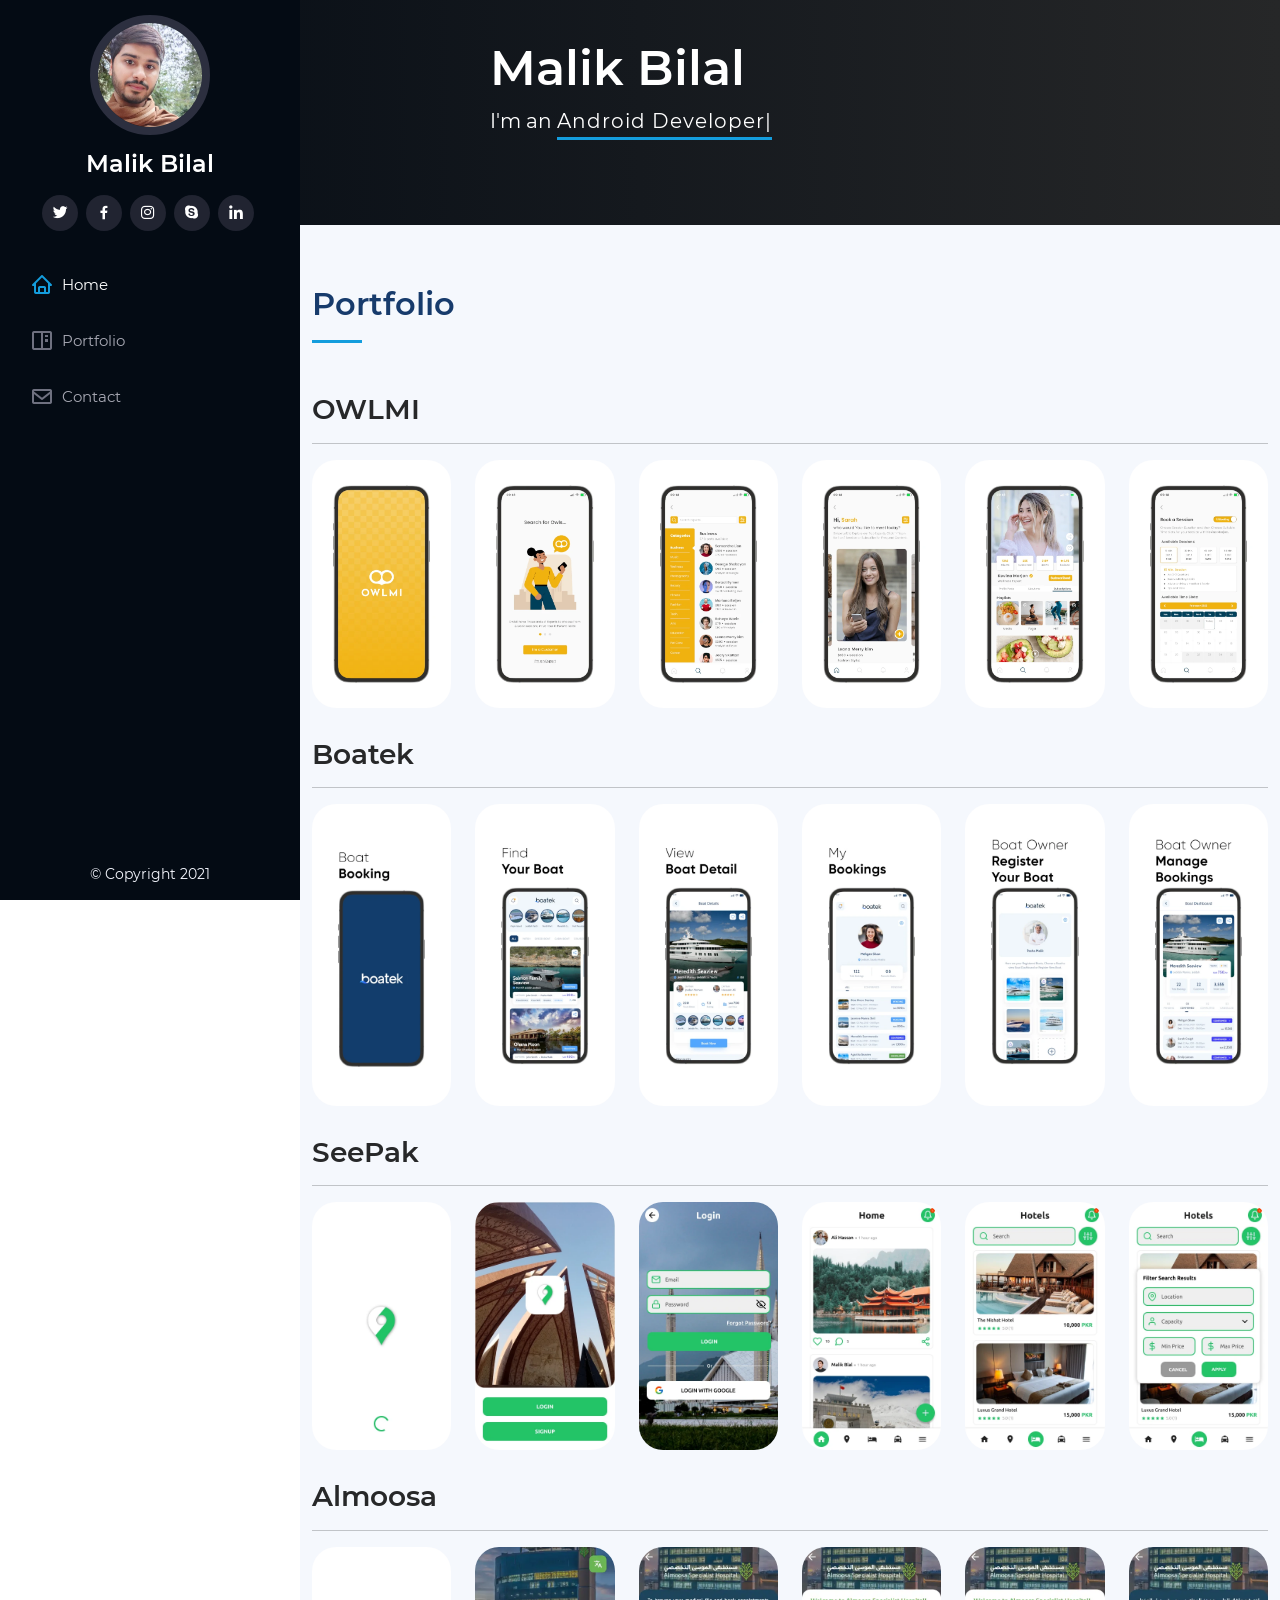
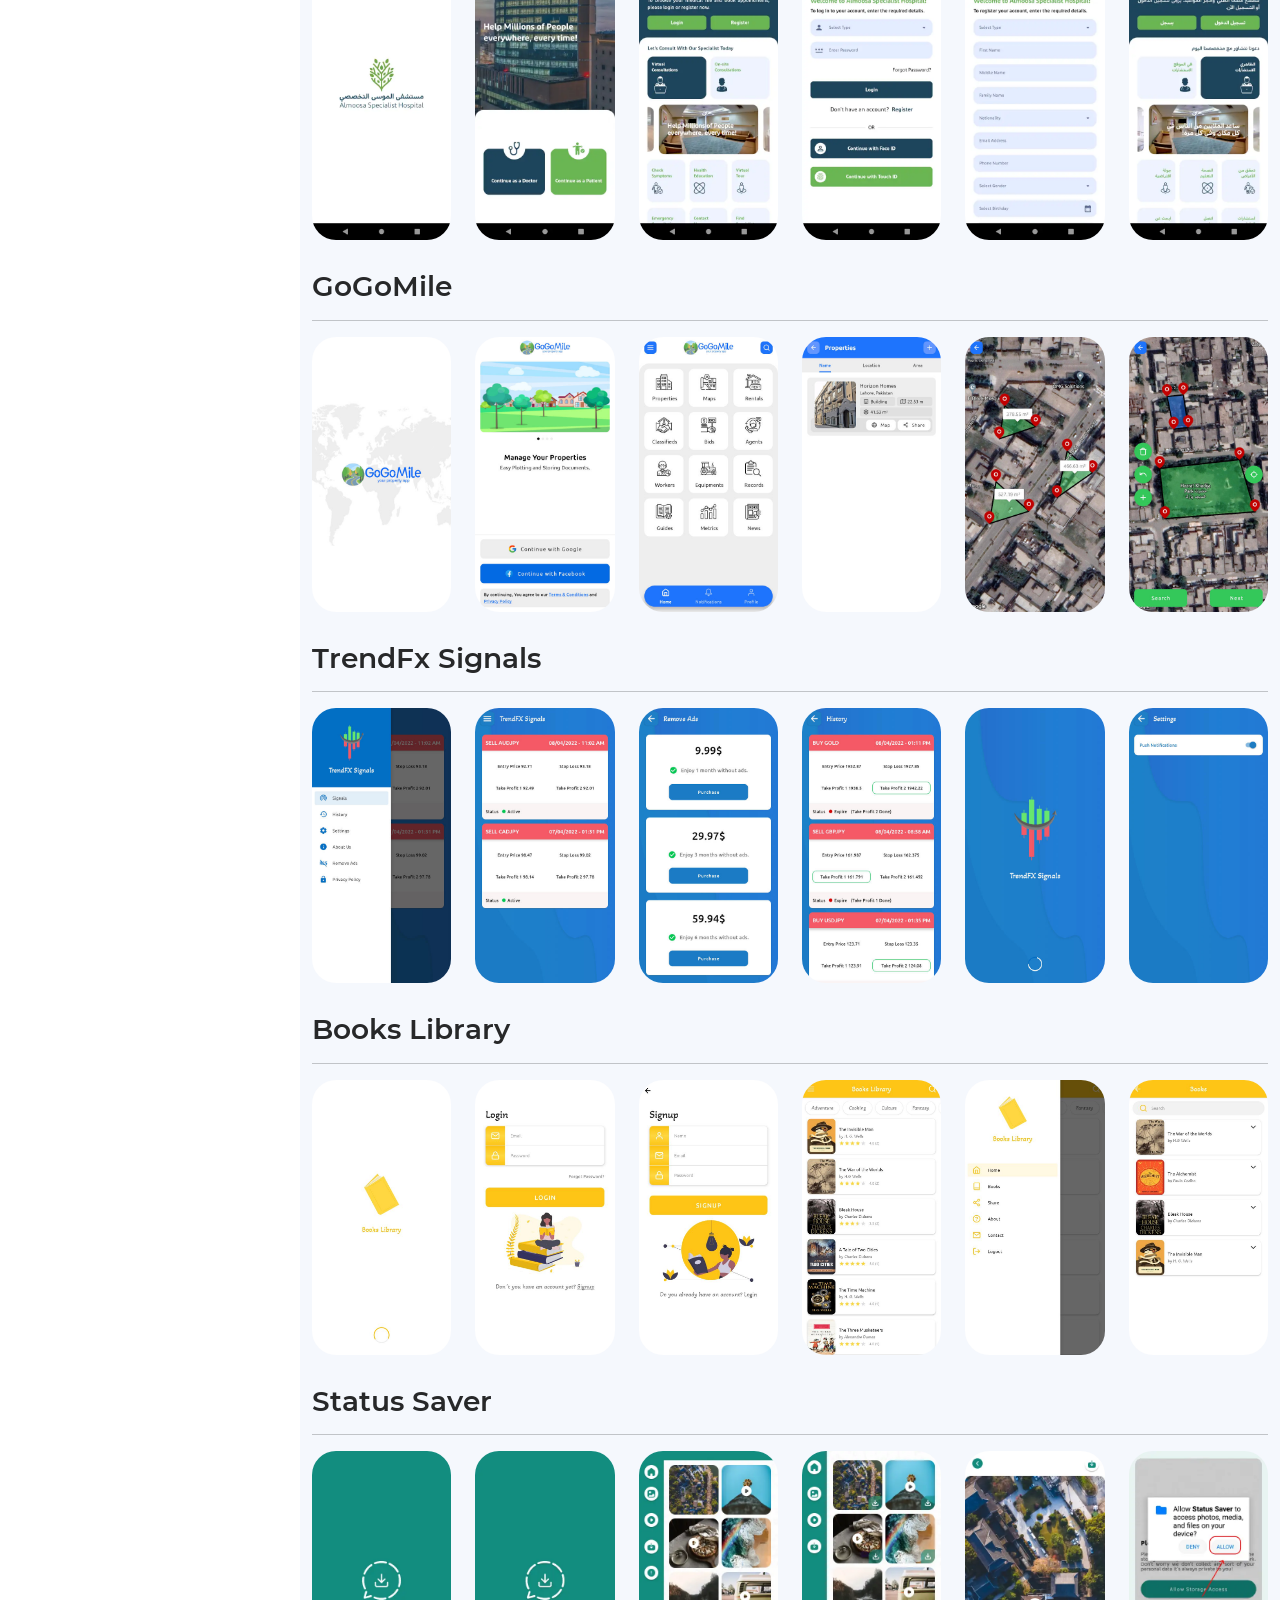
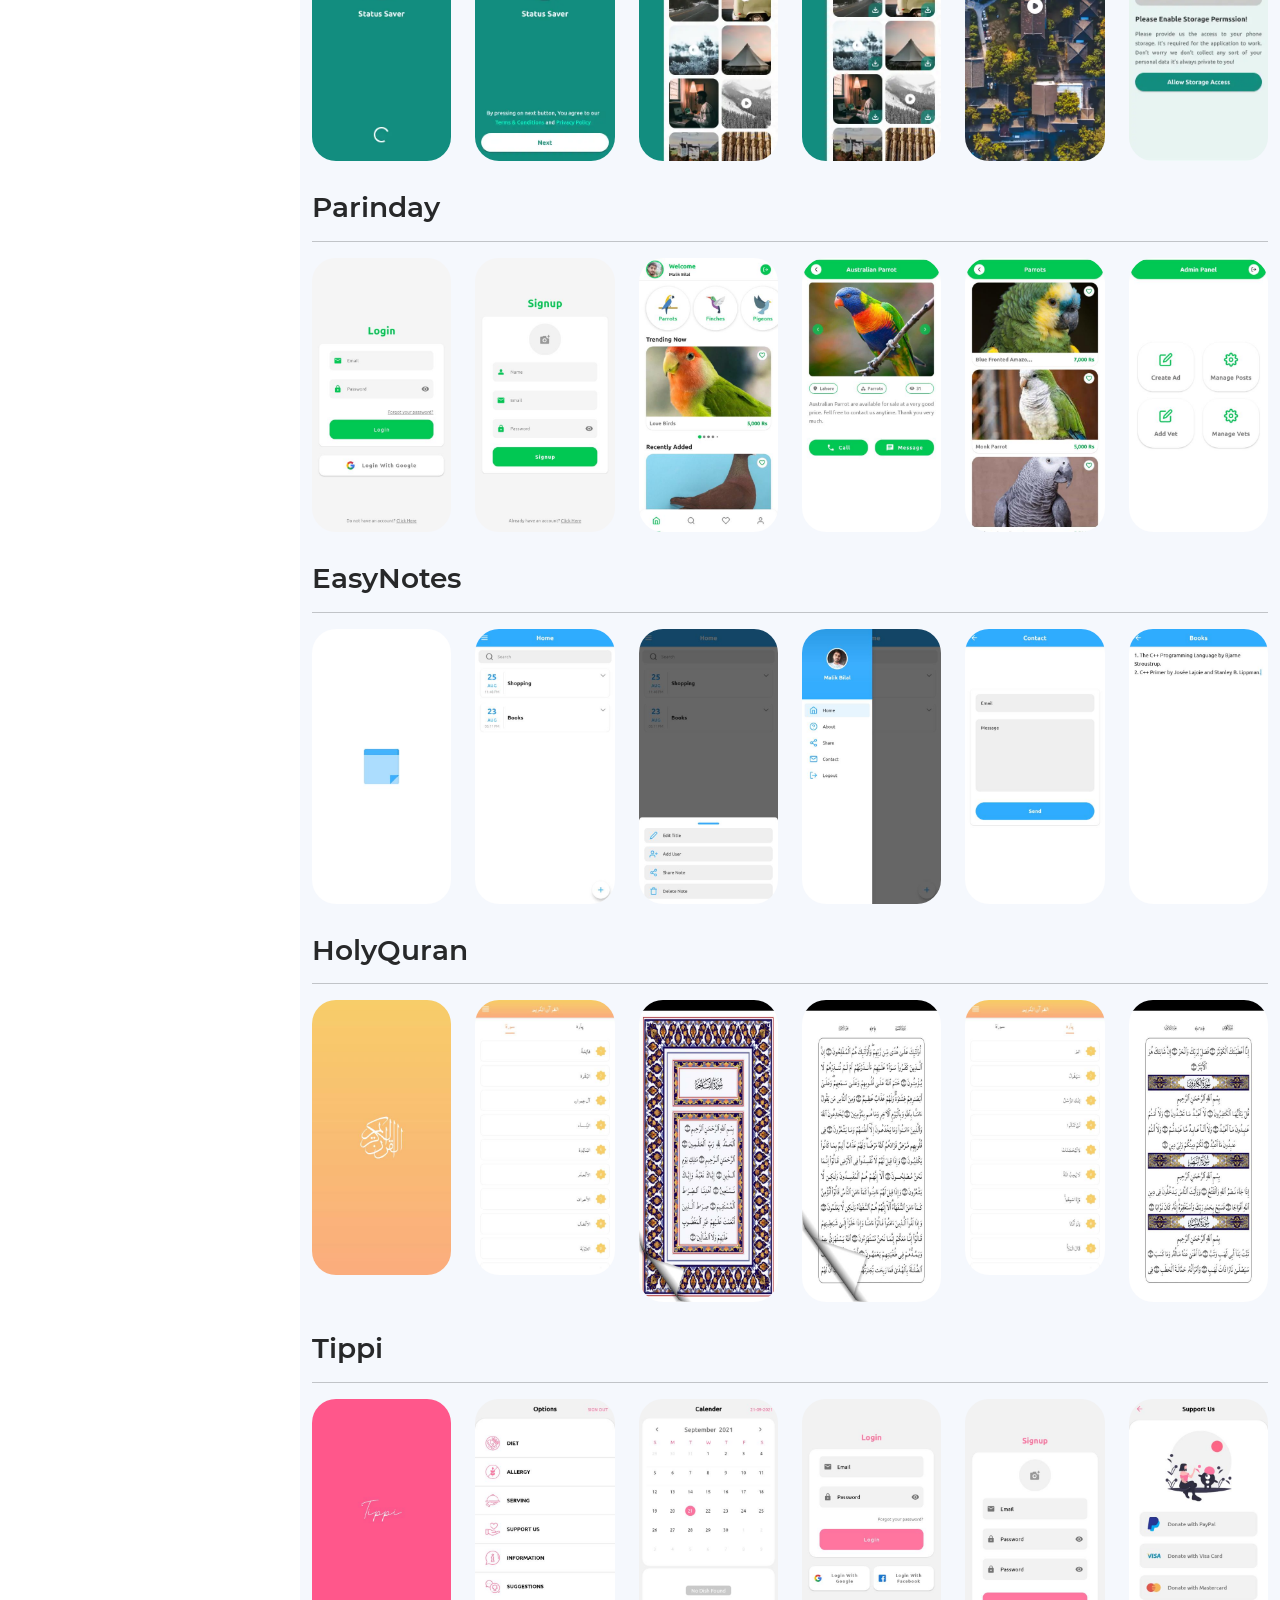
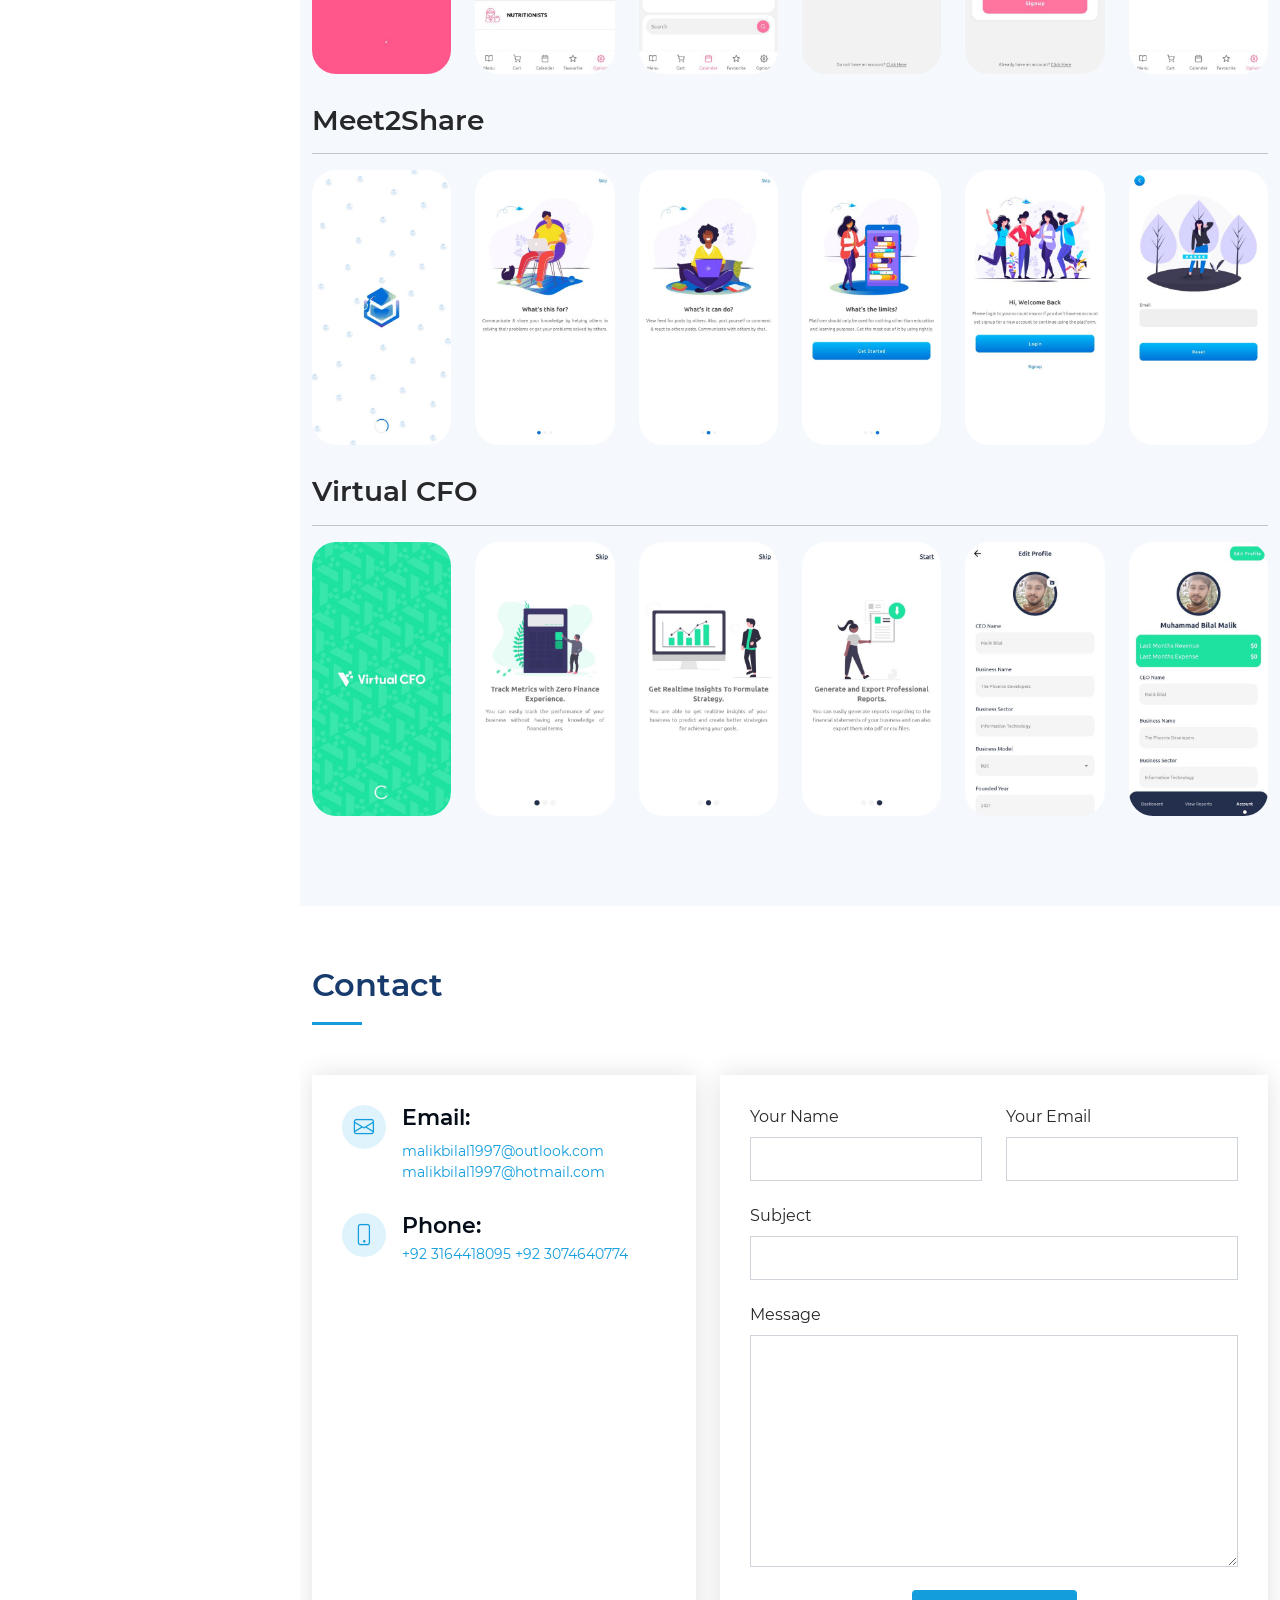
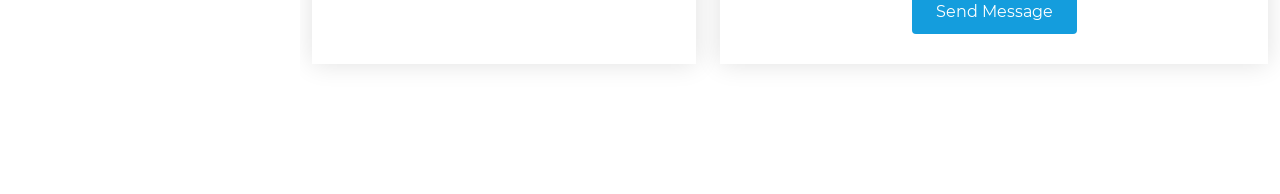
==== index.html @ 9d3d6e4f "Changes" ====
<!DOCTYPE html>
<html lang="en">

<head>
  <meta charset="utf-8">
  <meta content="width=device-width, initial-scale=1.0" name="viewport">

  <title>Malik Bilal</title>

  <!-- Vendor CSS Files -->
  <link href="assets/vendor/swiper/swiper-bundle.min.css" rel="stylesheet">
  <link href="assets/vendor/boxicons/css/boxicons.min.css" rel="stylesheet">
  <link href="assets/vendor/glightbox/css/glightbox.min.css" rel="stylesheet">
  <link href="assets/vendor/bootstrap/css/bootstrap.min.css" rel="stylesheet">
  <link href="assets/vendor/bootstrap-icons/bootstrap-icons.css" rel="stylesheet">

  <!-- Template Main CSS File -->
  <link href="assets/css/style.css" rel="stylesheet">

</head>

<body>

  <!-- ======= Mobile nav toggle button ======= -->
  <i class="bi bi-list mobile-nav-toggle d-xl-none"></i>

  <!-- ======= Header ======= -->
  <header id="header">
    <div class="d-flex flex-column">

      <div class="profile">
        <img src="assets/img/profile-img.jpg" alt="" class="img-fluid rounded-circle">
        <h1 class="text-light"><a href="index.html">Malik Bilal</a></h1>
        <div class="social-links mt-3 text-center">
          <a href="https://twitter.com/malikbilal1997" class="twitter"><i class="bx bxl-twitter"></i></a>
          <a href="https://facebook.com/malikbilal1997" class="facebook"><i class="bx bxl-facebook"></i></a>
          <a href="https://instagram.com/malikbilal1997" class="instagram"><i class="bx bxl-instagram"></i></a>
          <a href="https://join.skype.com/invite/x8xjnhgLtdQy" class="google-plus"><i class="bx bxl-skype"></i></a>
          <a href="https://www.linkedin.com/in/malikbilal1997/" class="linkedin"><i class="bx bxl-linkedin"></i></a>
        </div>
      </div>

      <nav id="navbar" class="nav-menu navbar">
        <ul>
          <li><a href="#hero" class="nav-link scrollto active"><i class="bx bx-home"></i> <span>Home</span></a></li>
          <li><a href="#portfolio" class="nav-link scrollto"><i
                class="bx bx-book-content"></i><span>Portfolio</span></a></li>
          <li><a href="#contact" class="nav-link scrollto"><i class="bx bx-envelope"></i> <span>Contact</span></a></li>
        </ul>
      </nav><!-- .nav-menu -->
    </div>
  </header><!-- End Header -->

  <!-- ======= Hero Section ======= -->
  <section id="hero" class="d-flex flex-column justify-content-center align-items-center">
    <div class="hero-container" data-aos="fade-in">
      <h1>Malik Bilal</h1>
      <p>I'm an <span class="typed" data-typed-items="Android Developer"></span></p>
    </div>
  </section><!-- End Hero -->

  <main id="main">

    <!-- ======= Portfolio Section ======= -->
    <section id="portfolio" class="portfolio section-bg">
      <div class="container">

        <div class="section-title">
          <h2>Portfolio</h2>
        </div>

        <h3>OWLMI</h3>
        <hr />

        <div class="row portfolio-container" data-aos="fade-up" data-aos-delay="100">      

          <div class="col-lg-2 col-md-4 col-4 portfolio-item filter-app">
            <div class="portfolio-wrap">
              <img src="assets/img/portfolio/Owlmi/001.webp" class="img-fluid" alt="">
              <div class="portfolio-links">
                <a href="assets/img/portfolio/Owlmi/001.webp" data-gallery="portfolioGallery"
                  class="portfolio-lightbox"><i class="bx bx-plus"></i></a>
              </div>
            </div>
          </div>

          <div class="col-lg-2 col-md-4 col-4 portfolio-item filter-app">
            <div class="portfolio-wrap">
              <img src="assets/img/portfolio/Owlmi/002.webp" class="img-fluid" alt="">
              <div class="portfolio-links">
                <a href="assets/img/portfolio/Owlmi/002.webp" data-gallery="portfolioGallery"
                  class="portfolio-lightbox"><i class="bx bx-plus"></i></a>
              </div>
            </div>
          </div>

          <div class="col-lg-2 col-md-4 col-4 portfolio-item filter-app">
            <div class="portfolio-wrap">
              <img src="assets/img/portfolio/Owlmi/003.webp" class="img-fluid" alt="">
              <div class="portfolio-links">
                <a href="assets/img/portfolio/Owlmi/003.webp" data-gallery="portfolioGallery"
                  class="portfolio-lightbox"><i class="bx bx-plus"></i></a>
              </div>
            </div>
          </div>

          <div class="col-lg-2 col-md-4 col-4 portfolio-item filter-app">
            <div class="portfolio-wrap">
              <img src="assets/img/portfolio/Owlmi/004.webp" class="img-fluid" alt="">
              <div class="portfolio-links">
                <a href="assets/img/portfolio/Owlmi/004.webp" data-gallery="portfolioGallery"
                  class="portfolio-lightbox"><i class="bx bx-plus"></i></a>
              </div>
            </div>
          </div>

          <div class="col-lg-2 col-md-4 col-4 portfolio-item filter-app">
            <div class="portfolio-wrap">
              <img src="assets/img/portfolio/Owlmi/005.webp" class="img-fluid" alt="">
              <div class="portfolio-links">
                <a href="assets/img/portfolio/Owlmi/005.webp" data-gallery="portfolioGallery"
                  class="portfolio-lightbox"><i class="bx bx-plus"></i></a>
              </div>
            </div>
          </div>

          <div class="col-lg-2 col-md-4 col-4 portfolio-item filter-app">
            <div class="portfolio-wrap">
              <img src="assets/img/portfolio/Owlmi/006.webp" class="img-fluid" alt="">
              <div class="portfolio-links">
                <a href="assets/img/portfolio/Owlmi/006.webp" data-gallery="portfolioGallery"
                  class="portfolio-lightbox"><i class="bx bx-plus"></i></a>
              </div>
            </div>
          </div>

        </div>

        <h3>Boatek</h3>
        <hr />

        <div class="row portfolio-container" data-aos="fade-up" data-aos-delay="100">      

          <div class="col-lg-2 col-md-4 col-4 portfolio-item filter-app">
            <div class="portfolio-wrap">
              <img src="assets/img/portfolio/Boatek/001.webp" class="img-fluid" alt="">
              <div class="portfolio-links">
                <a href="assets/img/portfolio/Boatek/001.webp" data-gallery="portfolioGallery"
                  class="portfolio-lightbox"><i class="bx bx-plus"></i></a>
              </div>
            </div>
          </div>

          <div class="col-lg-2 col-md-4 col-4 portfolio-item filter-app">
            <div class="portfolio-wrap">
              <img src="assets/img/portfolio/Boatek/002.webp" class="img-fluid" alt="">
              <div class="portfolio-links">
                <a href="assets/img/portfolio/Boatek/002.webp" data-gallery="portfolioGallery"
                  class="portfolio-lightbox"><i class="bx bx-plus"></i></a>
              </div>
            </div>
          </div>

          <div class="col-lg-2 col-md-4 col-4 portfolio-item filter-app">
            <div class="portfolio-wrap">
              <img src="assets/img/portfolio/Boatek/003.webp" class="img-fluid" alt="">
              <div class="portfolio-links">
                <a href="assets/img/portfolio/Boatek/003.webp" data-gallery="portfolioGallery"
                  class="portfolio-lightbox"><i class="bx bx-plus"></i></a>
              </div>
            </div>
          </div>

          <div class="col-lg-2 col-md-4 col-4 portfolio-item filter-app">
            <div class="portfolio-wrap">
              <img src="assets/img/portfolio/Boatek/004.webp" class="img-fluid" alt="">
              <div class="portfolio-links">
                <a href="assets/img/portfolio/Boatek/004.webp" data-gallery="portfolioGallery"
                  class="portfolio-lightbox"><i class="bx bx-plus"></i></a>
              </div>
            </div>
          </div>

          <div class="col-lg-2 col-md-4 col-4 portfolio-item filter-app">
            <div class="portfolio-wrap">
              <img src="assets/img/portfolio/Boatek/005.webp" class="img-fluid" alt="">
              <div class="portfolio-links">
                <a href="assets/img/portfolio/Boatek/005.webp" data-gallery="portfolioGallery"
                  class="portfolio-lightbox"><i class="bx bx-plus"></i></a>
              </div>
            </div>
          </div>

          <div class="col-lg-2 col-md-4 col-4 portfolio-item filter-app">
            <div class="portfolio-wrap">
              <img src="assets/img/portfolio/Boatek/006.webp" class="img-fluid" alt="">
              <div class="portfolio-links">
                <a href="assets/img/portfolio/Boatek/006.webp" data-gallery="portfolioGallery"
                  class="portfolio-lightbox"><i class="bx bx-plus"></i></a>
              </div>
            </div>
          </div>

        </div>

        <h3>SeePak</h3>
        <hr />

        <div class="row portfolio-container" data-aos="fade-up" data-aos-delay="100">      

          <div class="col-lg-2 col-md-4 col-4 portfolio-item filter-app">
            <div class="portfolio-wrap">
              <img src="assets/img/portfolio/SeePak/001.webp" class="img-fluid" alt="">
              <div class="portfolio-links">
                <a href="assets/img/portfolio/SeePak/001.webp" data-gallery="portfolioGallery"
                  class="portfolio-lightbox"><i class="bx bx-plus"></i></a>
              </div>
            </div>
          </div>

          <div class="col-lg-2 col-md-4 col-4 portfolio-item filter-app">
            <div class="portfolio-wrap">
              <img src="assets/img/portfolio/SeePak/002.webp" class="img-fluid" alt="">
              <div class="portfolio-links">
                <a href="assets/img/portfolio/SeePak/002.webp" data-gallery="portfolioGallery"
                  class="portfolio-lightbox"><i class="bx bx-plus"></i></a>
              </div>
            </div>
          </div>

          <div class="col-lg-2 col-md-4 col-4 portfolio-item filter-app">
            <div class="portfolio-wrap">
              <img src="assets/img/portfolio/SeePak/003.webp" class="img-fluid" alt="">
              <div class="portfolio-links">
                <a href="assets/img/portfolio/SeePak/003.webp" data-gallery="portfolioGallery"
                  class="portfolio-lightbox"><i class="bx bx-plus"></i></a>
              </div>
            </div>
          </div>

          <div class="col-lg-2 col-md-4 col-4 portfolio-item filter-app">
            <div class="portfolio-wrap">
              <img src="assets/img/portfolio/SeePak/004.webp" class="img-fluid" alt="">
              <div class="portfolio-links">
                <a href="assets/img/portfolio/SeePak/004.webp" data-gallery="portfolioGallery"
                  class="portfolio-lightbox"><i class="bx bx-plus"></i></a>
              </div>
            </div>
          </div>

          <div class="col-lg-2 col-md-4 col-4 portfolio-item filter-app">
            <div class="portfolio-wrap">
              <img src="assets/img/portfolio/SeePak/005.webp" class="img-fluid" alt="">
              <div class="portfolio-links">
                <a href="assets/img/portfolio/SeePak/005.webp" data-gallery="portfolioGallery"
                  class="portfolio-lightbox"><i class="bx bx-plus"></i></a>
              </div>
            </div>
          </div>

          <div class="col-lg-2 col-md-4 col-4 portfolio-item filter-app">
            <div class="portfolio-wrap">
              <img src="assets/img/portfolio/SeePak/006.webp" class="img-fluid" alt="">
              <div class="portfolio-links">
                <a href="assets/img/portfolio/SeePak/006.webp" data-gallery="portfolioGallery"
                  class="portfolio-lightbox"><i class="bx bx-plus"></i></a>
              </div>
            </div>
          </div>

        </div>

        <h3>Almoosa</h3>
        <hr />

        <div class="row portfolio-container" data-aos="fade-up" data-aos-delay="100">

          <div class="col-lg-2 col-md-4 col-4 portfolio-item filter-app">
            <div class="portfolio-wrap">
              <img src="assets/img/portfolio/Almoosa/001.webp" class="img-fluid" alt="">
              <div class="portfolio-links">
                <a href="assets/img/portfolio/Almoosa/001.webp" data-gallery="portfolioGallery"
                  class="portfolio-lightbox"><i class="bx bx-plus"></i></a>
              </div>
            </div>
          </div>

          <div class="col-lg-2 col-md-4 col-4 portfolio-item filter-app">
            <div class="portfolio-wrap">
              <img src="assets/img/portfolio/Almoosa/002.webp" class="img-fluid" alt="">
              <div class="portfolio-links">
                <a href="assets/img/portfolio/Almoosa/002.webp" data-gallery="portfolioGallery"
                  class="portfolio-lightbox"><i class="bx bx-plus"></i></a>
              </div>
            </div>
          </div>

          <div class="col-lg-2 col-md-4 col-4 portfolio-item filter-app">
            <div class="portfolio-wrap">
              <img src="assets/img/portfolio/Almoosa/003.webp" class="img-fluid" alt="">
              <div class="portfolio-links">
                <a href="assets/img/portfolio/Almoosa/003.webp" data-gallery="portfolioGallery"
                  class="portfolio-lightbox"><i class="bx bx-plus"></i></a>
              </div>
            </div>
          </div>

          <div class="col-lg-2 col-md-4 col-4 portfolio-item filter-app">
            <div class="portfolio-wrap">
              <img src="assets/img/portfolio/Almoosa/004.webp" class="img-fluid" alt="">
              <div class="portfolio-links">
                <a href="assets/img/portfolio/Almoosa/004.webp" data-gallery="portfolioGallery"
                  class="portfolio-lightbox"><i class="bx bx-plus"></i></a>
              </div>
            </div>
          </div>

          <div class="col-lg-2 col-md-4 col-4 portfolio-item filter-app">
            <div class="portfolio-wrap">
              <img src="assets/img/portfolio/Almoosa/005.webp" class="img-fluid" alt="">
              <div class="portfolio-links">
                <a href="assets/img/portfolio/Almoosa/005.webp" data-gallery="portfolioGallery"
                  class="portfolio-lightbox"><i class="bx bx-plus"></i></a>
              </div>
            </div>
          </div>

          <div class="col-lg-2 col-md-4 col-4 portfolio-item filter-app">
            <div class="portfolio-wrap">
              <img src="assets/img/portfolio/Almoosa/006.webp" class="img-fluid" alt="">
              <div class="portfolio-links">
                <a href="assets/img/portfolio/Almoosa/006.webp" data-gallery="portfolioGallery"
                  class="portfolio-lightbox"><i class="bx bx-plus"></i></a>
              </div>
            </div>
          </div>

        </div>

        <h3>GoGoMile</h3>
        <hr />

        <div class="row portfolio-container" data-aos="fade-up" data-aos-delay="100">

          <div class="col-lg-2 col-md-4 col-4 portfolio-item filter-app">
            <div class="portfolio-wrap">
              <img src="assets/img/portfolio/GoGoMile/001.jpg" class="img-fluid" alt="">
              <div class="portfolio-links">
                <a href="assets/img/portfolio/GoGoMile/001.jpg" data-gallery="portfolioGallery"
                  class="portfolio-lightbox"><i class="bx bx-plus"></i></a>
              </div>
            </div>
          </div>

          <div class="col-lg-2 col-md-4 col-4 portfolio-item filter-app">
            <div class="portfolio-wrap">
              <img src="assets/img/portfolio/GoGoMile/002.jpg" class="img-fluid" alt="">
              <div class="portfolio-links">
                <a href="assets/img/portfolio/GoGoMile/002.jpg" data-gallery="portfolioGallery"
                  class="portfolio-lightbox"><i class="bx bx-plus"></i></a>
              </div>
            </div>
          </div>

          <div class="col-lg-2 col-md-4 col-4 portfolio-item filter-app">
            <div class="portfolio-wrap">
              <img src="assets/img/portfolio/GoGoMile/003.jpg" class="img-fluid" alt="">
              <div class="portfolio-links">
                <a href="assets/img/portfolio/GoGoMile/003.jpg" data-gallery="portfolioGallery"
                  class="portfolio-lightbox"><i class="bx bx-plus"></i></a>
              </div>
            </div>
          </div>

          <div class="col-lg-2 col-md-4 col-4 portfolio-item filter-app">
            <div class="portfolio-wrap">
              <img src="assets/img/portfolio/GoGoMile/006.jpg" class="img-fluid" alt="">
              <div class="portfolio-links">
                <a href="assets/img/portfolio/GoGoMile/006.jpg" data-gallery="portfolioGallery"
                  class="portfolio-lightbox"><i class="bx bx-plus"></i></a>
              </div>
            </div>
          </div>

          <div class="col-lg-2 col-md-4 col-4 portfolio-item filter-app">
            <div class="portfolio-wrap">
              <img src="assets/img/portfolio/GoGoMile/007.jpg" class="img-fluid" alt="">
              <div class="portfolio-links">
                <a href="assets/img/portfolio/GoGoMile/007.jpg" data-gallery="portfolioGallery"
                  class="portfolio-lightbox"><i class="bx bx-plus"></i></a>
              </div>
            </div>
          </div>

          <div class="col-lg-2 col-md-4 col-4 portfolio-item filter-app">
            <div class="portfolio-wrap">
              <img src="assets/img/portfolio/GoGoMile/008.jpg" class="img-fluid" alt="">
              <div class="portfolio-links">
                <a href="assets/img/portfolio/GoGoMile/008.jpg" data-gallery="portfolioGallery"
                  class="portfolio-lightbox"><i class="bx bx-plus"></i></a>
              </div>
            </div>
          </div>

        </div>

        <h3>TrendFx Signals</h3>
        <hr />

        <div class="row portfolio-container" data-aos="fade-up" data-aos-delay="100">

          <div class="col-lg-2 col-md-4 col-4 portfolio-item filter-app">
            <div class="portfolio-wrap">
              <img src="assets/img/portfolio/TrendFxSignals/001.jpg" class="img-fluid" alt="">
              <div class="portfolio-links">
                <a href="assets/img/portfolio/TrendFxSignals/001.jpg" data-gallery="portfolioGallery"
                  class="portfolio-lightbox"><i class="bx bx-plus"></i></a>
              </div>
            </div>
          </div>

          <div class="col-lg-2 col-md-4 col-4 portfolio-item filter-app">
            <div class="portfolio-wrap">
              <img src="assets/img/portfolio/TrendFxSignals/002.jpg" class="img-fluid" alt="">
              <div class="portfolio-links">
                <a href="assets/img/portfolio/TrendFxSignals/002.jpg" data-gallery="portfolioGallery"
                  class="portfolio-lightbox"><i class="bx bx-plus"></i></a>
              </div>
            </div>
          </div>

          <div class="col-lg-2 col-md-4 col-4 portfolio-item filter-app">
            <div class="portfolio-wrap">
              <img src="assets/img/portfolio/TrendFxSignals/003.jpg" class="img-fluid" alt="">
              <div class="portfolio-links">
                <a href="assets/img/portfolio/TrendFxSignals/003.jpg" data-gallery="portfolioGallery"
                  class="portfolio-lightbox"><i class="bx bx-plus"></i></a>
              </div>
            </div>
          </div>

          <div class="col-lg-2 col-md-4 col-4 portfolio-item filter-app">
            <div class="portfolio-wrap">
              <img src="assets/img/portfolio/TrendFxSignals/004.jpg" class="img-fluid" alt="">
              <div class="portfolio-links">
                <a href="assets/img/portfolio/TrendFxSignals/004.jpg" data-gallery="portfolioGallery"
                  class="portfolio-lightbox"><i class="bx bx-plus"></i></a>
              </div>
            </div>
          </div>

          <div class="col-lg-2 col-md-4 col-4 portfolio-item filter-app">
            <div class="portfolio-wrap">
              <img src="assets/img/portfolio/TrendFxSignals/005.jpg" class="img-fluid" alt="">
              <div class="portfolio-links">
                <a href="assets/img/portfolio/TrendFxSignals/005.jpg" data-gallery="portfolioGallery"
                  class="portfolio-lightbox"><i class="bx bx-plus"></i></a>
              </div>
            </div>
          </div>

          <div class="col-lg-2 col-md-4 col-4 portfolio-item filter-app">
            <div class="portfolio-wrap">
              <img src="assets/img/portfolio/TrendFxSignals/006.jpg" class="img-fluid" alt="">
              <div class="portfolio-links">
                <a href="assets/img/portfolio/TrendFxSignals/006.jpg" data-gallery="portfolioGallery"
                  class="portfolio-lightbox"><i class="bx bx-plus"></i></a>
              </div>
            </div>
          </div>

        </div>

        <h3>Books Library</h3>
        <hr />

        <div class="row portfolio-container" data-aos="fade-up" data-aos-delay="100">

          <div class="col-lg-2 col-md-4 col-4 portfolio-item filter-app">
            <div class="portfolio-wrap">
              <img src="assets/img/portfolio/BooksLibrary/001.jpg" class="img-fluid" alt="">
              <div class="portfolio-links">
                <a href="assets/img/portfolio/BooksLibrary/001.jpg" data-gallery="portfolioGallery"
                  class="portfolio-lightbox"><i class="bx bx-plus"></i></a>
              </div>
            </div>
          </div>

          <div class="col-lg-2 col-md-4 col-4 portfolio-item filter-app">
            <div class="portfolio-wrap">
              <img src="assets/img/portfolio/BooksLibrary/002.jpg" class="img-fluid" alt="">
              <div class="portfolio-links">
                <a href="assets/img/portfolio/BooksLibrary/002.jpg" data-gallery="portfolioGallery"
                  class="portfolio-lightbox"><i class="bx bx-plus"></i></a>
              </div>
            </div>
          </div>

          <div class="col-lg-2 col-md-4 col-4 portfolio-item filter-app">
            <div class="portfolio-wrap">
              <img src="assets/img/portfolio/BooksLibrary/003.jpg" class="img-fluid" alt="">
              <div class="portfolio-links">
                <a href="assets/img/portfolio/BooksLibrary/003.jpg" data-gallery="portfolioGallery"
                  class="portfolio-lightbox"><i class="bx bx-plus"></i></a>
              </div>
            </div>
          </div>

          <div class="col-lg-2 col-md-4 col-4 portfolio-item filter-app">
            <div class="portfolio-wrap">
              <img src="assets/img/portfolio/BooksLibrary/004.jpg" class="img-fluid" alt="">
              <div class="portfolio-links">
                <a href="assets/img/portfolio/BooksLibrary/004.jpg" data-gallery="portfolioGallery"
                  class="portfolio-lightbox"><i class="bx bx-plus"></i></a>
              </div>
            </div>
          </div>

          <div class="col-lg-2 col-md-4 col-4 portfolio-item filter-app">
            <div class="portfolio-wrap">
              <img src="assets/img/portfolio/BooksLibrary/005.jpg" class="img-fluid" alt="">
              <div class="portfolio-links">
                <a href="assets/img/portfolio/BooksLibrary/005.jpg" data-gallery="portfolioGallery"
                  class="portfolio-lightbox"><i class="bx bx-plus"></i></a>
              </div>
            </div>
          </div>

          <div class="col-lg-2 col-md-4 col-4 portfolio-item filter-app">
            <div class="portfolio-wrap">
              <img src="assets/img/portfolio/BooksLibrary/006.jpg" class="img-fluid" alt="">
              <div class="portfolio-links">
                <a href="assets/img/portfolio/BooksLibrary/006.jpg" data-gallery="portfolioGallery"
                  class="portfolio-lightbox"><i class="bx bx-plus"></i></a>
              </div>
            </div>
          </div>

        </div>

        <h3>Status Saver</h3>
        <hr />

        <div class="row portfolio-container" data-aos="fade-up" data-aos-delay="100">

          <div class="col-lg-2 col-md-4 col-4 portfolio-item filter-app">
            <div class="portfolio-wrap">
              <img src="assets/img/portfolio/StatusSaver/001.webp" class="img-fluid" alt="">
              <div class="portfolio-links">
                <a href="assets/img/portfolio/StatusSaver/001.webp" data-gallery="portfolioGallery"
                  class="portfolio-lightbox"><i class="bx bx-plus"></i></a>
              </div>
            </div>
          </div>

          <div class="col-lg-2 col-md-4 col-4 portfolio-item filter-app">
            <div class="portfolio-wrap">
              <img src="assets/img/portfolio/StatusSaver/002.webp" class="img-fluid" alt="">
              <div class="portfolio-links">
                <a href="assets/img/portfolio/StatusSaver/002.webp" data-gallery="portfolioGallery"
                  class="portfolio-lightbox"><i class="bx bx-plus"></i></a>
              </div>
            </div>
          </div>

          <div class="col-lg-2 col-md-4 col-4 portfolio-item filter-app">
            <div class="portfolio-wrap">
              <img src="assets/img/portfolio/StatusSaver/003.webp" class="img-fluid" alt="">
              <div class="portfolio-links">
                <a href="assets/img/portfolio/StatusSaver/003.webp" data-gallery="portfolioGallery"
                  class="portfolio-lightbox"><i class="bx bx-plus"></i></a>
              </div>
            </div>
          </div>

          <div class="col-lg-2 col-md-4 col-4 portfolio-item filter-app">
            <div class="portfolio-wrap">
              <img src="assets/img/portfolio/StatusSaver/004.webp" class="img-fluid" alt="">
              <div class="portfolio-links">
                <a href="assets/img/portfolio/StatusSaver/004.webp" data-gallery="portfolioGallery"
                  class="portfolio-lightbox"><i class="bx bx-plus"></i></a>
              </div>
            </div>
          </div>

          <div class="col-lg-2 col-md-4 col-4 portfolio-item filter-app">
            <div class="portfolio-wrap">
              <img src="assets/img/portfolio/StatusSaver/005.webp" class="img-fluid" alt="">
              <div class="portfolio-links">
                <a href="assets/img/portfolio/StatusSaver/005.webp" data-gallery="portfolioGallery"
                  class="portfolio-lightbox"><i class="bx bx-plus"></i></a>
              </div>
            </div>
          </div>

          <div class="col-lg-2 col-md-4 col-4 portfolio-item filter-app">
            <div class="portfolio-wrap">
              <img src="assets/img/portfolio/StatusSaver/006.webp" class="img-fluid" alt="">
              <div class="portfolio-links">
                <a href="assets/img/portfolio/StatusSaver/006.webp" data-gallery="portfolioGallery"
                  class="portfolio-lightbox"><i class="bx bx-plus"></i></a>
              </div>
            </div>
          </div>

        </div>

        <h3>Parinday</h3>
        <hr />

        <div class="row portfolio-container" data-aos="fade-up" data-aos-delay="100">

          <div class="col-lg-2 col-md-4 col-4 portfolio-item filter-app">
            <div class="portfolio-wrap">
              <img src="assets/img/portfolio/Parinday/001.jpg" class="img-fluid" alt="">
              <div class="portfolio-links">
                <a href="assets/img/portfolio/Parinday/001.jpg" data-gallery="portfolioGallery"
                  class="portfolio-lightbox"><i class="bx bx-plus"></i></a>
              </div>
            </div>
          </div>

          <div class="col-lg-2 col-md-4 col-4 portfolio-item filter-app">
            <div class="portfolio-wrap">
              <img src="assets/img/portfolio/Parinday/002.jpg" class="img-fluid" alt="">
              <div class="portfolio-links">
                <a href="assets/img/portfolio/Parinday/002.jpg" data-gallery="portfolioGallery"
                  class="portfolio-lightbox"><i class="bx bx-plus"></i></a>
              </div>
            </div>
          </div>

          <div class="col-lg-2 col-md-4 col-4 portfolio-item filter-app">
            <div class="portfolio-wrap">
              <img src="assets/img/portfolio/Parinday/003.jpg" class="img-fluid" alt="">
              <div class="portfolio-links">
                <a href="assets/img/portfolio/Parinday/003.jpg" data-gallery="portfolioGallery"
                  class="portfolio-lightbox"><i class="bx bx-plus"></i></a>
              </div>
            </div>
          </div>

          <div class="col-lg-2 col-md-4 col-4 portfolio-item filter-app">
            <div class="portfolio-wrap">
              <img src="assets/img/portfolio/Parinday/004.jpg" class="img-fluid" alt="">
              <div class="portfolio-links">
                <a href="assets/img/portfolio/Parinday/004.jpg" data-gallery="portfolioGallery"
                  class="portfolio-lightbox"><i class="bx bx-plus"></i></a>
              </div>
            </div>
          </div>

          <div class="col-lg-2 col-md-4 col-4 portfolio-item filter-app">
            <div class="portfolio-wrap">
              <img src="assets/img/portfolio/Parinday/005.jpg" class="img-fluid" alt="">
              <div class="portfolio-links">
                <a href="assets/img/portfolio/Parinday/005.jpg" data-gallery="portfolioGallery"
                  class="portfolio-lightbox"><i class="bx bx-plus"></i></a>
              </div>
            </div>
          </div>

          <div class="col-lg-2 col-md-4 col-4 portfolio-item filter-app">
            <div class="portfolio-wrap">
              <img src="assets/img/portfolio/Parinday/006.jpg" class="img-fluid" alt="">
              <div class="portfolio-links">
                <a href="assets/img/portfolio/Parinday/006.jpg" data-gallery="portfolioGallery"
                  class="portfolio-lightbox"><i class="bx bx-plus"></i></a>
              </div>
            </div>
          </div>

        </div>

        <h3>EasyNotes</h3>
        <hr />

        <div class="row portfolio-container" data-aos="fade-up" data-aos-delay="100">

          <div class="col-lg-2 col-md-4 col-4 portfolio-item filter-app">
            <div class="portfolio-wrap">
              <img src="assets/img/portfolio/EasyNotes/001.jpg" class="img-fluid" alt="">
              <div class="portfolio-links">
                <a href="assets/img/portfolio/EasyNotes/001.jpg" data-gallery="portfolioGallery"
                  class="portfolio-lightbox"><i class="bx bx-plus"></i></a>
              </div>
            </div>
          </div>

          <div class="col-lg-2 col-md-4 col-4 portfolio-item filter-app">
            <div class="portfolio-wrap">
              <img src="assets/img/portfolio/EasyNotes/002.jpg" class="img-fluid" alt="">
              <div class="portfolio-links">
                <a href="assets/img/portfolio/EasyNotes/002.jpg" data-gallery="portfolioGallery"
                  class="portfolio-lightbox"><i class="bx bx-plus"></i></a>
              </div>
            </div>
          </div>

          <div class="col-lg-2 col-md-4 col-4 portfolio-item filter-app">
            <div class="portfolio-wrap">
              <img src="assets/img/portfolio/EasyNotes/007.jpg" class="img-fluid" alt="">
              <div class="portfolio-links">
                <a href="assets/img/portfolio/EasyNotes/007.jpg" data-gallery="portfolioGallery"
                  class="portfolio-lightbox"><i class="bx bx-plus"></i></a>
              </div>
            </div>
          </div>

          <div class="col-lg-2 col-md-4 col-4 portfolio-item filter-app">
            <div class="portfolio-wrap">
              <img src="assets/img/portfolio/EasyNotes/004.jpg" class="img-fluid" alt="">
              <div class="portfolio-links">
                <a href="assets/img/portfolio/EasyNotes/004.jpg" data-gallery="portfolioGallery"
                  class="portfolio-lightbox"><i class="bx bx-plus"></i></a>
              </div>
            </div>
          </div>

          <div class="col-lg-2 col-md-4 col-4 portfolio-item filter-app">
            <div class="portfolio-wrap">
              <img src="assets/img/portfolio/EasyNotes/005.jpg" class="img-fluid" alt="">
              <div class="portfolio-links">
                <a href="assets/img/portfolio/EasyNotes/005.jpg" data-gallery="portfolioGallery"
                  class="portfolio-lightbox"><i class="bx bx-plus"></i></a>
              </div>
            </div>
          </div>

          <div class="col-lg-2 col-md-4 col-4 portfolio-item filter-app">
            <div class="portfolio-wrap">
              <img src="assets/img/portfolio/EasyNotes/006.jpg" class="img-fluid" alt="">
              <div class="portfolio-links">
                <a href="assets/img/portfolio/EasyNotes/006.jpg" data-gallery="portfolioGallery"
                  class="portfolio-lightbox"><i class="bx bx-plus"></i></a>
              </div>
            </div>
          </div>

        </div>

        <h3>HolyQuran</h3>
        <hr />

        <div class="row portfolio-container" data-aos="fade-up" data-aos-delay="100">

          <div class="col-lg-2 col-md-4 col-4 portfolio-item filter-app">
            <div class="portfolio-wrap">
              <img src="assets/img/portfolio/HolyQuran/001.jpg" class="img-fluid" alt="">
              <div class="portfolio-links">
                <a href="assets/img/portfolio/HolyQuran/001.jpg" data-gallery="portfolioGallery"
                  class="portfolio-lightbox"><i class="bx bx-plus"></i></a>
              </div>
            </div>
          </div>

          <div class="col-lg-2 col-md-4 col-4 portfolio-item filter-app">
            <div class="portfolio-wrap">
              <img src="assets/img/portfolio/HolyQuran/002.jpg" class="img-fluid" alt="">
              <div class="portfolio-links">
                <a href="assets/img/portfolio/HolyQuran/002.jpg" data-gallery="portfolioGallery"
                  class="portfolio-lightbox"><i class="bx bx-plus"></i></a>
              </div>
            </div>
          </div>

          <div class="col-lg-2 col-md-4 col-4 portfolio-item filter-app">
            <div class="portfolio-wrap">
              <img src="assets/img/portfolio/HolyQuran/003.jpg" class="img-fluid" alt="">
              <div class="portfolio-links">
                <a href="assets/img/portfolio/HolyQuran/003.jpg" data-gallery="portfolioGallery"
                  class="portfolio-lightbox"><i class="bx bx-plus"></i></a>
              </div>
            </div>
          </div>

          <div class="col-lg-2 col-md-4 col-4 portfolio-item filter-app">
            <div class="portfolio-wrap">
              <img src="assets/img/portfolio/HolyQuran/004.jpg" class="img-fluid" alt="">
              <div class="portfolio-links">
                <a href="assets/img/portfolio/HolyQuran/004.jpg" data-gallery="portfolioGallery"
                  class="portfolio-lightbox"><i class="bx bx-plus"></i></a>
              </div>
            </div>
          </div>

          <div class="col-lg-2 col-md-4 col-4 portfolio-item filter-app">
            <div class="portfolio-wrap">
              <img src="assets/img/portfolio/HolyQuran/005.jpg" class="img-fluid" alt="">
              <div class="portfolio-links">
                <a href="assets/img/portfolio/HolyQuran/005.jpg" data-gallery="portfolioGallery"
                  class="portfolio-lightbox"><i class="bx bx-plus"></i></a>
              </div>
            </div>
          </div>

          <div class="col-lg-2 col-md-4 col-4 portfolio-item filter-app">
            <div class="portfolio-wrap">
              <img src="assets/img/portfolio/HolyQuran/006.jpg" class="img-fluid" alt="">
              <div class="portfolio-links">
                <a href="assets/img/portfolio/HolyQuran/006.jpg" data-gallery="portfolioGallery"
                  class="portfolio-lightbox"><i class="bx bx-plus"></i></a>
              </div>
            </div>
          </div>

        </div>

        <h3>Tippi</h3>
        <hr />

        <div class="row portfolio-container" data-aos="fade-up" data-aos-delay="100">

          <div class="col-lg-2 col-md-4 col-4 portfolio-item filter-app">
            <div class="portfolio-wrap">
              <img src="assets/img/portfolio/Tippi/001.jpg" class="img-fluid" alt="">
              <div class="portfolio-links">
                <a href="assets/img/portfolio/Tippi/001.jpg" data-gallery="portfolioGallery"
                  class="portfolio-lightbox"><i class="bx bx-plus"></i></a>
              </div>
            </div>
          </div>

          <div class="col-lg-2 col-md-4 col-4 portfolio-item filter-app">
            <div class="portfolio-wrap">
              <img src="assets/img/portfolio/Tippi/002.jpg" class="img-fluid" alt="">
              <div class="portfolio-links">
                <a href="assets/img/portfolio/Tippi/003.jpg" data-gallery="portfolioGallery"
                  class="portfolio-lightbox"><i class="bx bx-plus"></i></a>
              </div>
            </div>
          </div>

          <div class="col-lg-2 col-md-4 col-4 portfolio-item filter-app">
            <div class="portfolio-wrap">
              <img src="assets/img/portfolio/Tippi/003.jpg" class="img-fluid" alt="">
              <div class="portfolio-links">
                <a href="assets/img/portfolio/Tippi/003.jpg" data-gallery="portfolioGallery"
                  class="portfolio-lightbox"><i class="bx bx-plus"></i></a>
              </div>
            </div>
          </div>

          <div class="col-lg-2 col-md-4 col-4 portfolio-item filter-app">
            <div class="portfolio-wrap">
              <img src="assets/img/portfolio/Tippi/004.jpg" class="img-fluid" alt="">
              <div class="portfolio-links">
                <a href="assets/img/portfolio/Tippi/004.jpg" data-gallery="portfolioGallery"
                  class="portfolio-lightbox"><i class="bx bx-plus"></i></a>
              </div>
            </div>
          </div>

          <div class="col-lg-2 col-md-4 col-4 portfolio-item filter-app">
            <div class="portfolio-wrap">
              <img src="assets/img/portfolio/Tippi/005.jpg" class="img-fluid" alt="">
              <div class="portfolio-links">
                <a href="assets/img/portfolio/Tippi/005.jpg" data-gallery="portfolioGallery"
                  class="portfolio-lightbox"><i class="bx bx-plus"></i></a>
              </div>
            </div>
          </div>

          <div class="col-lg-2 col-md-4 col-4 portfolio-item filter-app">
            <div class="portfolio-wrap">
              <img src="assets/img/portfolio/Tippi/006.jpg" class="img-fluid" alt="">
              <div class="portfolio-links">
                <a href="assets/img/portfolio/Tippi/006.jpg" data-gallery="portfolioGallery"
                  class="portfolio-lightbox"><i class="bx bx-plus"></i></a>
              </div>
            </div>
          </div>

        </div>

        <h3>Meet2Share</h3>
        <hr />

        <div class="row portfolio-container" data-aos="fade-up" data-aos-delay="100">

          <div class="col-lg-2 col-md-4 col-4 portfolio-item filter-app">
            <div class="portfolio-wrap">
              <img src="assets/img/portfolio/SchoolApp/001.jpg" class="img-fluid" alt="">
              <div class="portfolio-links">
                <a href="assets/img/portfolio/SchoolApp/001.jpg" data-gallery="portfolioGallery"
                  class="portfolio-lightbox"><i class="bx bx-plus"></i></a>
              </div>
            </div>
          </div>

          <div class="col-lg-2 col-md-4 col-4 portfolio-item filter-app">
            <div class="portfolio-wrap">
              <img src="assets/img/portfolio/SchoolApp/002.jpg" class="img-fluid" alt="">
              <div class="portfolio-links">
                <a href="assets/img/portfolio/SchoolApp/002.jpg" data-gallery="portfolioGallery"
                  class="portfolio-lightbox"><i class="bx bx-plus"></i></a>
              </div>
            </div>
          </div>

          <div class="col-lg-2 col-md-4 col-4 portfolio-item filter-app">
            <div class="portfolio-wrap">
              <img src="assets/img/portfolio/SchoolApp/003.jpg" class="img-fluid" alt="">
              <div class="portfolio-links">
                <a href="assets/img/portfolio/SchoolApp/003.jpg" data-gallery="portfolioGallery"
                  class="portfolio-lightbox"><i class="bx bx-plus"></i></a>
              </div>
            </div>
          </div>

          <div class="col-lg-2 col-md-4 col-4 portfolio-item filter-app">
            <div class="portfolio-wrap">
              <img src="assets/img/portfolio/SchoolApp/004.jpg" class="img-fluid" alt="">
              <div class="portfolio-links">
                <a href="assets/img/portfolio/SchoolApp/004.jpg" data-gallery="portfolioGallery"
                  class="portfolio-lightbox"><i class="bx bx-plus"></i></a>
              </div>
            </div>
          </div>

          <div class="col-lg-2 col-md-4 col-4 portfolio-item filter-app">
            <div class="portfolio-wrap">
              <img src="assets/img/portfolio/SchoolApp/005.jpg" class="img-fluid" alt="">
              <div class="portfolio-links">
                <a href="assets/img/portfolio/SchoolApp/005.jpg" data-gallery="portfolioGallery"
                  class="portfolio-lightbox"><i class="bx bx-plus"></i></a>
              </div>
            </div>
          </div>

          <div class="col-lg-2 col-md-4 col-4 portfolio-item filter-app">
            <div class="portfolio-wrap">
              <img src="assets/img/portfolio/SchoolApp/006.jpg" class="img-fluid" alt="">
              <div class="portfolio-links">
                <a href="assets/img/portfolio/SchoolApp/006.jpg" data-gallery="portfolioGallery"
                  class="portfolio-lightbox"><i class="bx bx-plus"></i></a>
              </div>
            </div>
          </div>

        </div>

        <h3>Virtual CFO</h3>
        <hr />
        <div class="row portfolio-container" data-aos="fade-up" data-aos-delay="100">

          <div class="col-lg-2 col-md-4 col-4 portfolio-item filter-app">
            <div class="portfolio-wrap">
              <img src="assets/img/portfolio/VirtualCFO/001.jpg" class="img-fluid" alt="">
              <div class="portfolio-links">
                <a href="assets/img/portfolio/VirtualCFO/001.jpg" data-gallery="portfolioGallery"
                  class="portfolio-lightbox"><i class="bx bx-plus"></i></a>
              </div>
            </div>
          </div>

          <div class="col-lg-2 col-md-4 col-4 portfolio-item filter-app">
            <div class="portfolio-wrap">
              <img src="assets/img/portfolio/VirtualCFO/002.jpg" class="img-fluid" alt="">
              <div class="portfolio-links">
                <a href="assets/img/portfolio/VirtualCFO/002.jpg" data-gallery="portfolioGallery"
                  class="portfolio-lightbox"><i class="bx bx-plus"></i></a>
              </div>
            </div>
          </div>

          <div class="col-lg-2 col-md-4 col-4 portfolio-item filter-app">
            <div class="portfolio-wrap">
              <img src="assets/img/portfolio/VirtualCFO/003.jpg" class="img-fluid" alt="">
              <div class="portfolio-links">
                <a href="assets/img/portfolio/VirtualCFO/003.jpg" data-gallery="portfolioGallery"
                  class="portfolio-lightbox"><i class="bx bx-plus"></i></a>
              </div>
            </div>
          </div>

          <div class="col-lg-2 col-md-4 col-4 portfolio-item filter-app">
            <div class="portfolio-wrap">
              <img src="assets/img/portfolio/VirtualCFO/004.jpg" class="img-fluid" alt="">
              <div class="portfolio-links">
                <a href="assets/img/portfolio/VirtualCFO/004.jpg" data-gallery="portfolioGallery"
                  class="portfolio-lightbox"><i class="bx bx-plus"></i></a>
              </div>
            </div>
          </div>

          <div class="col-lg-2 col-md-4 col-4 portfolio-item filter-app">
            <div class="portfolio-wrap">
              <img src="assets/img/portfolio/VirtualCFO/005.jpg" class="img-fluid" alt="">
              <div class="portfolio-links">
                <a href="assets/img/portfolio/VirtualCFO/005.jpg" data-gallery="portfolioGallery"
                  class="portfolio-lightbox"><i class="bx bx-plus"></i></a>
              </div>
            </div>
          </div>

          <div class="col-lg-2 col-md-4 col-4 portfolio-item filter-app">
            <div class="portfolio-wrap">
              <img src="assets/img/portfolio/VirtualCFO/006.jpg" class="img-fluid" alt="">
              <div class="portfolio-links">
                <a href="assets/img/portfolio/VirtualCFO/006.jpg" data-gallery="portfolioGallery"
                  class="portfolio-lightbox"><i class="bx bx-plus"></i></a>
              </div>
            </div>
          </div>

        </div>

      </div>
    </section><!-- End Portfolio Section -->

    <!-- ======= Contact Section ======= -->
    <section id="contact" class="contact">
      <div class="container">

        <div class="section-title">
          <h2>Contact</h2>
        </div>

        <div class="row" data-aos="fade-in">

          <div class="col-lg-5 d-flex align-items-stretch">
            <div class="info">
              <div class="email">
                <i class="bi bi-envelope"></i>
                <h4>Email:</h4>
                <p><a href="mailto:malikbilal1997@outlook.com">malikbilal1997@outlook.com</a>
                  <br />
                  <a href="mailto:malikbilal1997@hotmail.com">malikbilal1997@hotmail.com</a>
                </p>
              </div>

              <div class="phone">
                <i class="bi bi-phone"></i>
                <h4>Phone:</h4>
                <p><a href="tel:+923164418095">+92 3164418095</a> <a href="tel:+923074640774">+92 3074640774</a></p>
              </div>
            </div>

          </div>

          <div class="col-lg-7 mt-5 mt-lg-0 d-flex align-items-stretch">
            <form action="mailto:malikbilal1997@outlook.com" method="GET" role="form" class="php-email-form">
              <div class="row">
                <div class="form-group col-md-6">
                  <label for="name">Your Name</label>
                  <input type="text" name="name" class="form-control" id="name" required>
                </div>
                <div class="form-group col-md-6">
                  <label for="name">Your Email</label>
                  <input type="email" class="form-control" name="email" id="email" required>
                </div>
              </div>
              <div class="form-group">
                <label for="name">Subject</label>
                <input type="text" class="form-control" name="subject" id="subject" required>
              </div>
              <div class="form-group">
                <label for="name">Message</label>
                <textarea class="form-control" name="message" rows="10" required></textarea>
              </div>
              <div class="text-center"><button type="submit">Send Message</button></div>
            </form>
          </div>

        </div>

      </div>
    </section><!-- End Contact Section -->

  </main><!-- End #main -->

  <!-- ======= Footer ======= -->
  <footer id="footer">
    <div class="container">
      <div class="copyright">
        &copy; Copyright 2021</strong>
      </div>
    </div>
  </footer><!-- End  Footer -->

  <a href="#" class="back-to-top d-flex align-items-center justify-content-center"><i
      class="bi bi-arrow-up-short"></i></a>

  <!-- Vendor JS Files -->

  <script src="assets/vendor/bootstrap/js/bootstrap.bundle.min.js"></script>
  <script src="assets/vendor/glightbox/js/glightbox.min.js"></script>
  <script src="assets/vendor/isotope-layout/isotope.pkgd.min.js"></script>
  <script src="assets/vendor/purecounter/purecounter.js"></script>
  <script src="assets/vendor/swiper/swiper-bundle.min.js"></script>
  <script src="assets/vendor/typed.js/typed.min.js"></script>
  <script src="assets/vendor/waypoints/noframework.waypoints.js"></script>

  <!-- Template Main JS File -->
  <script src="assets/js/main.js"></script>

</body>

</html>
---- assets/css/style.css ----
@font-face {
  font-family: montserrat-regular;
  src: url(../font/montserrat_regular.ttf);
}

@font-face {
  font-family: montserrat-medium;
  src: url(../font/montserrat_medium.ttf);
}

body {
  font-family: 'montserrat-regular', sans-serif;
  color: #272829;
}

a {
  color: #149ddd;
  text-decoration: none;
}

a:hover {
  color: #37b3ed;
  text-decoration: none;
}

h1, h2, h3, h4, h5, h6 {
  font-family: 'montserrat-medium', sans-serif;
}

p, li {

  text-align: justify;
  text-justify: inter-word;
}

/*--------------------------------------------------------------
# Back to top button
--------------------------------------------------------------*/
.back-to-top {
  position: fixed;
  visibility: hidden;
  opacity: 0;
  right: 15px;
  bottom: 15px;
  z-index: 996;
  background: #149ddd;
  width: 40px;
  height: 40px;
  border-radius: 50px;
  transition: all 0.4s;
}
.back-to-top i {
  font-size: 28px;
  color: #fff;
  line-height: 0;
}
.back-to-top:hover {
  background: #2eafec;
  color: #fff;
}
.back-to-top.active {
  visibility: visible;
  opacity: 1;
}

/*--------------------------------------------------------------
# Header
--------------------------------------------------------------*/
#header {
  position: fixed;
  top: 0;
  left: 0;
  bottom: 0;
  width: 300px;
  transition: all ease-in-out 0.5s;
  z-index: 9997;
  transition: all 0.5s;
  padding: 0 15px;
  background: #040b14;
  overflow-y: auto;
}
#header .profile img {
  margin: 15px auto;
  display: block;
  width: 120px;
  border: 8px solid #2c2f3f;
}
#header .profile h1 {
  font-size: 24px;
  margin: 0;
  padding: 0;
  font-weight: 600;
  -moz-text-align-last: center;
  text-align-last: center;
  font-family: 'montserrat-medium', sans-serif;
}
#header .profile h1 a, #header .profile h1 a:hover {
  color: #fff;
  text-decoration: none;
}
#header .profile .social-links a {
  font-size: 18px;
  display: inline-block;
  background: #212431;
  color: #fff;
  line-height: 1;
  padding: 8px 0;
  margin-right: 4px;
  border-radius: 50%;
  text-align: center;
  width: 36px;
  height: 36px;
  transition: 0.3s;
}
#header .profile .social-links a:hover {
  background: #149ddd;
  color: #fff;
  text-decoration: none;
}

#main {
  margin-left: 300px;
}

@media (max-width: 1199px) {
  #header {
    left: -300px;
  }

  #main {
    margin-left: 0;
  }
}
/*--------------------------------------------------------------
# Navigation Menu
--------------------------------------------------------------*/
/* Desktop Navigation */
.nav-menu {
  padding: 30px 0 0 0;
}
.nav-menu * {
  margin: 0;
  padding: 0;
  list-style: none;
}
.nav-menu > ul > li {
  position: relative;
  white-space: nowrap;
}
.nav-menu a, .nav-menu a:focus {
  display: flex;
  align-items: center;
  color: #a8a9b4;
  padding: 12px 15px;
  margin-bottom: 8px;
  transition: 0.3s;
  font-size: 15px;
}
.nav-menu a i, .nav-menu a:focus i {
  font-size: 24px;
  padding-right: 8px;
  color: #6f7180;
}
.nav-menu a:hover, .nav-menu .active, .nav-menu .active:focus, .nav-menu li:hover > a {
  text-decoration: none;
  color: #fff;
}
.nav-menu a:hover i, .nav-menu .active i, .nav-menu .active:focus i, .nav-menu li:hover > a i {
  color: #149ddd;
}

/* Mobile Navigation */
.mobile-nav-toggle {
  position: fixed;
  right: 15px;
  top: 15px;
  z-index: 9998;
  border: 0;
  font-size: 24px;
  transition: all 0.4s;
  outline: none !important;
  background-color: #149ddd;
  color: #fff;
  width: 40px;
  height: 40px;
  display: inline-flex;
  align-items: center;
  justify-content: center;
  line-height: 0;
  border-radius: 50px;
  cursor: pointer;
}

.mobile-nav-active {
  overflow: hidden;
}
.mobile-nav-active #header {
  left: 0;
}

/*--------------------------------------------------------------
# Hero Section
--------------------------------------------------------------*/
#hero {
  width: 100%;
  height: 25vh;
  background: linear-gradient(90deg, #040b14 0%, #262728 100%);
}

#hero .hero-container {
  position: relative;
  z-index: 2;
  min-width: 300px;
}
#hero h1 {
  margin: 0 0 10px 0;
  font-size: 48px;
  font-weight: 700;
  line-height: 56px;
  color: #fff;
}
#hero p {
  color: #fff;
  margin-bottom: 50px;
  font-size: 20px;
  font-family: 'montserrat-regular', sans-serif;
}
#hero p span {
  color: #fff;
  padding-bottom: 4px;
  letter-spacing: 1px;
  border-bottom: 3px solid #149ddd;
}
@media (min-width: 1024px) {
  #hero {
    background-attachment: fixed;
  }
}
@media (max-width: 768px) {
  #hero h1 {
    font-size: 44px;
    line-height: 36px;
  }

  #hero p {
    font-size: 16px;
  }

  #hero h2 {
    font-size: 18px;
    line-height: 24px;
    margin-bottom: 30px;
  }
}

/*--------------------------------------------------------------
# Sections General
--------------------------------------------------------------*/
section {
  padding: 60px 0;
  overflow: hidden;
}

.section-bg {
  background: #f5f8fd;
}

.section-title {
  padding-bottom: 30px;
}
.section-title h2 {
  font-size: 32px;
  font-weight: bold;
  margin-bottom: 20px;
  padding-bottom: 20px;
  position: relative;
  color: #173b6c;
}
.section-title h2::after {
  content: "";
  position: absolute;
  display: block;
  width: 50px;
  height: 3px;
  background: #149ddd;
  bottom: 0;
  left: 0;
}
.section-title p {
  margin-bottom: 0;
}

/*--------------------------------------------------------------
# About
--------------------------------------------------------------*/
.about .content h3 {
  font-weight: 700;
  font-size: 26px;
  color: #173b6c;
}
.about .content ul {
  list-style: none;
  padding: 0;
}
.about .content ul li {
  margin-bottom: 20px;
  display: flex;
  align-items: center;
}
.about .content ul strong {
  margin-right: 10px;
}
.about .content ul i {
  font-size: 16px;
  margin-right: 5px;
  color: #149ddd;
  line-height: 0;
}
.about .content p:last-child {
  margin-bottom: 0;
}


/*--------------------------------------------------------------
# Akills
--------------------------------------------------------------*/
.skills .progress {
  height: 60px;
  display: block;
  background: none;
  border-radius: 0;
}
.skills .progress .skill {
  padding: 0;
  margin: 0 0 6px 0;
  display: block;
  font-size: 14px;
  font-style: italic;
  font-variant-caps: small-caps;
  font-weight: 600;
  font-family: "montserrat-medium", sans-serif;
  color: #050d18;
}
.skills .progress .skill .val {
  float: right;
  font-style: normal;
}
.skills .progress-bar-wrap {
  background: #dce8f8;
  height: 16px;
}
.skills .progress-bar {
  width: 1px;
  height: 16px;
  transition: 0.9s;
  background-color: #149ddd;
}

/*--------------------------------------------------------------
# Resume
--------------------------------------------------------------*/
.resume .resume-title {
  font-size: 26px;
  font-weight: 700;
  margin-top: 20px;
  margin-bottom: 20px;
  color: #050d18;
}
.resume .resume-item {
  padding: 0 0 20px 20px;
  margin-top: -2px;
  border-left: 2px solid #1f5297;
  position: relative;
}
.resume .resume-item h4 {
  line-height: 18px;
  font-size: 20px;
  font-style: italic;
  font-weight: 600;
  font-family: 'montserrat-medium', sans-serif;
  color: #050d18;
  margin-bottom: 10px;
}

.resume-item p {

  font-size: 14px;

}

.resume .resume-item h5 {
  font-size: 14px;
  background: #e4edf9;
  padding: 5px 15px;
  display: inline-block;
  font-weight: 600;
  margin-bottom: 10px;
}
.resume .resume-item ul {
  padding-left: 20px;
  font-size: 14px;
}
.resume .resume-item ul li {
  padding-bottom: 10px;
}
.resume .resume-item:last-child {
  padding-bottom: 0;
}
.resume .resume-item::before {
  content: "";
  position: absolute;
  width: 16px;
  height: 16px;
  border-radius: 50px;
  left: -9px;
  top: 0;
  background: #fff;
  border: 2px solid #1f5297;
}

/*--------------------------------------------------------------
# Portfolio
--------------------------------------------------------------*/
.portfolio .portfolio-item {
  margin-bottom: 30px;
}
.portfolio #portfolio-flters {
  padding: 0;
  margin: 0 auto 35px auto;
  list-style: none;
  text-align: center;
  background: #fff;
  border-radius: 50px;
  padding: 2px 15px;
}
.portfolio #portfolio-flters li {
  cursor: pointer;
  display: inline-block;
  padding: 10px 15px 8px 15px;
  font-size: 14px;
  font-weight: 600;
  line-height: 1;
  text-transform: uppercase;
  color: #272829;
  margin-bottom: 5px;
  transition: all 0.3s ease-in-out;
}
.portfolio #portfolio-flters li:hover, .portfolio #portfolio-flters li.filter-active {
  color: #149ddd;
}
.portfolio #portfolio-flters li:last-child {
  margin-right: 0;
}
.portfolio .portfolio-wrap {
  transition: 0.3s;
  position: relative;
  overflow: hidden;
  z-index: 1;
}
.portfolio .portfolio-wrap::before {
  content: "";
  background: rgba(255, 255, 255, 0.5);
  position: absolute;
  left: 0;
  right: 0;
  top: 0;
  bottom: 0;
  transition: all ease-in-out 0.3s;
  z-index: 2;
  opacity: 0;
}
.portfolio .portfolio-wrap .portfolio-links {
  opacity: 1;
  left: 0;
  right: 0;
  bottom: -60px;
  z-index: 3;
  position: absolute;
  transition: all ease-in-out 0.3s;
  display: flex;
  justify-content: center;
}
.portfolio .portfolio-wrap .portfolio-links a {
  color: #fff;
  font-size: 28px;
  text-align: center;
  background: rgba(20, 157, 221, 0.75);
  transition: 0.3s;
  width: 50%;
}
.portfolio .portfolio-wrap .portfolio-links a:hover {
  background: rgba(20, 157, 221, 0.95);
}
.portfolio .portfolio-wrap .portfolio-links a + a {
  border-left: 1px solid #37b3ed;
}
.portfolio .portfolio-wrap:hover::before {
  top: 0;
  left: 0;
  right: 0;
  bottom: 0;
  opacity: 1;
}
.portfolio .portfolio-wrap:hover .portfolio-links {
  opacity: 1;
  bottom: 0;
}

.portfolio-wrap img {
  border-radius: 24px;
}

/*--------------------------------------------------------------
# Contact
--------------------------------------------------------------*/
.contact {
  padding-bottom: 130px;
}
.contact .info {
  padding: 30px;
  background: #fff;
  width: 100%;
  box-shadow: 0 0 24px 0 rgba(0, 0, 0, 0.12);
}
.contact .info i {
  font-size: 20px;
  color: #149ddd;
  float: left;
  width: 44px;
  height: 44px;
  background: #dff3fc;
  display: flex;
  justify-content: center;
  align-items: center;
  border-radius: 50px;
  transition: all 0.3s ease-in-out;
}
.contact .info h4 {
  padding: 0 0 0 60px;
  font-size: 22px;
  font-weight: 600;
  margin-bottom: 5px;
  color: #050d18;
}
.contact .info p {
  padding: 0 0 10px 60px;
  margin-bottom: 20px;
  font-size: 14px;
  color: #173b6c;
}
.contact .info .email p {
  padding-top: 5px;
}
.contact .info .social-links {
  padding-left: 60px;
}
.contact .info .social-links a {
  font-size: 18px;
  display: inline-block;
  background: #333;
  color: #fff;
  line-height: 1;
  padding: 8px 0;
  border-radius: 50%;
  text-align: center;
  width: 36px;
  height: 36px;
  transition: 0.3s;
  margin-right: 10px;
}
.contact .info .social-links a:hover {
  background: #149ddd;
  color: #fff;
}
.contact .info .email:hover i, .contact .info .address:hover i, .contact .info .phone:hover i {
  background: #149ddd;
  color: #fff;
}
.contact .php-email-form {
  width: 100%;
  padding: 30px;
  background: #fff;
  box-shadow: 0 0 24px 0 rgba(0, 0, 0, 0.12);
}
.contact .php-email-form .form-group {
  padding-bottom: 8px;
}
.contact .php-email-form .validate {
  display: none;
  color: red;
  margin: 0 0 15px 0;
  font-weight: 400;
  font-size: 13px;
}
.contact .php-email-form .error-message {
  display: none;
  color: #fff;
  background: #ed3c0d;
  text-align: left;
  padding: 15px;
  font-weight: 600;
}
.contact .php-email-form .error-message br + br {
  margin-top: 25px;
}
.contact .php-email-form .sent-message {
  display: none;
  color: #fff;
  background: #18d26e;
  text-align: center;
  padding: 15px;
  font-weight: 600;
}
.contact .php-email-form .loading {
  display: none;
  background: #fff;
  text-align: center;
  padding: 15px;
}
.contact .php-email-form .loading:before {
  content: "";
  display: inline-block;
  border-radius: 50%;
  width: 24px;
  height: 24px;
  margin: 0 10px -6px 0;
  border: 3px solid #18d26e;
  border-top-color: #eee;
  -webkit-animation: animate-loading 1s linear infinite;
  animation: animate-loading 1s linear infinite;
}
.contact .php-email-form .form-group {
  margin-bottom: 15px;
}
.contact .php-email-form label {
  padding-bottom: 8px;
}
.contact .php-email-form input, .contact .php-email-form textarea {
  border-radius: 0;
  box-shadow: none;
  font-size: 14px;
}
.contact .php-email-form input {
  height: 44px;
}
.contact .php-email-form textarea {
  padding: 10px 15px;
}
.contact .php-email-form button[type=submit] {
  background: #149ddd;
  border: 0;
  padding: 10px 24px;
  color: #fff;
  transition: 0.4s;
  border-radius: 4px;
}
.contact .php-email-form button[type=submit]:hover {
  background: #37b3ed;
}
@-webkit-keyframes animate-loading {
  0% {
    transform: rotate(0deg);
  }
  100% {
    transform: rotate(360deg);
  }
}
@keyframes animate-loading {
  0% {
    transform: rotate(0deg);
  }
  100% {
    transform: rotate(360deg);
  }
}

/*--------------------------------------------------------------
# Breadcrumbs
--------------------------------------------------------------*/
.breadcrumbs {
  padding: 20px 0;
  background: #f9f9f9;
}
.breadcrumbs h2 {
  font-size: 26px;
  font-weight: 300;
}
.breadcrumbs ol {
  display: flex;
  flex-wrap: wrap;
  list-style: none;
  padding: 0;
  margin: 0;
  font-size: 15px;
}
.breadcrumbs ol li + li {
  padding-left: 10px;
}
.breadcrumbs ol li + li::before {
  display: inline-block;
  padding-right: 10px;
  color: #0e2442;
  content: "/";
}
@media (max-width: 768px) {
  .breadcrumbs .d-flex {
    display: block !important;
  }
  .breadcrumbs ol {
    display: block;
  }
  .breadcrumbs ol li {
    display: inline-block;
  }
}

/*--------------------------------------------------------------
# Footer
--------------------------------------------------------------*/
#footer {
  padding: 15px;
  color: #f4f6fd;
  font-size: 14px;
  position: fixed;
  left: 0;
  bottom: 0;
  width: 300px;
  z-index: 9999;
  background: #040b14;
}
#footer .copyright {
  text-align: center;
}
#footer .credits {
  padding-top: 5px;
  text-align: center;
  font-size: 13px;
  color: #eaebf0;
}
@media (max-width: 1199px) {
  #footer {
    position: static;
    width: auto;
    padding-right: 20px 15px;
  }
}
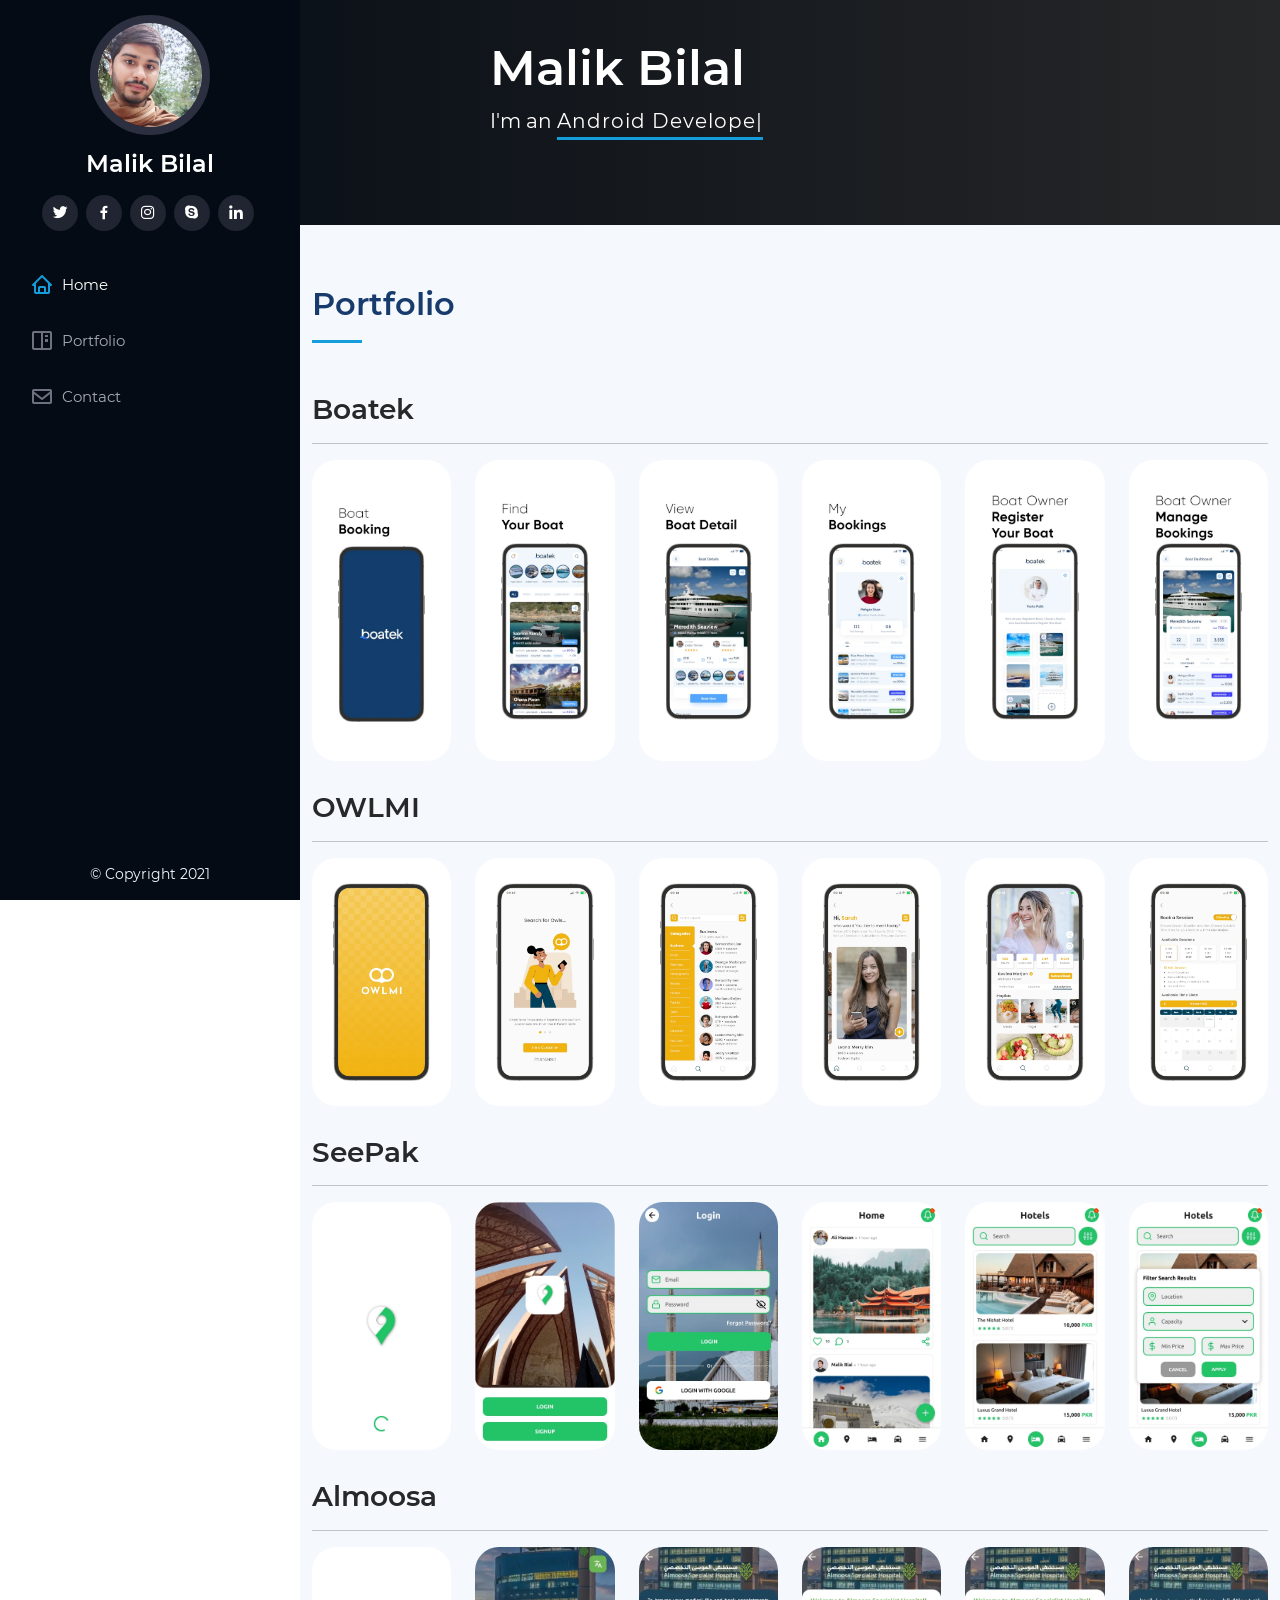
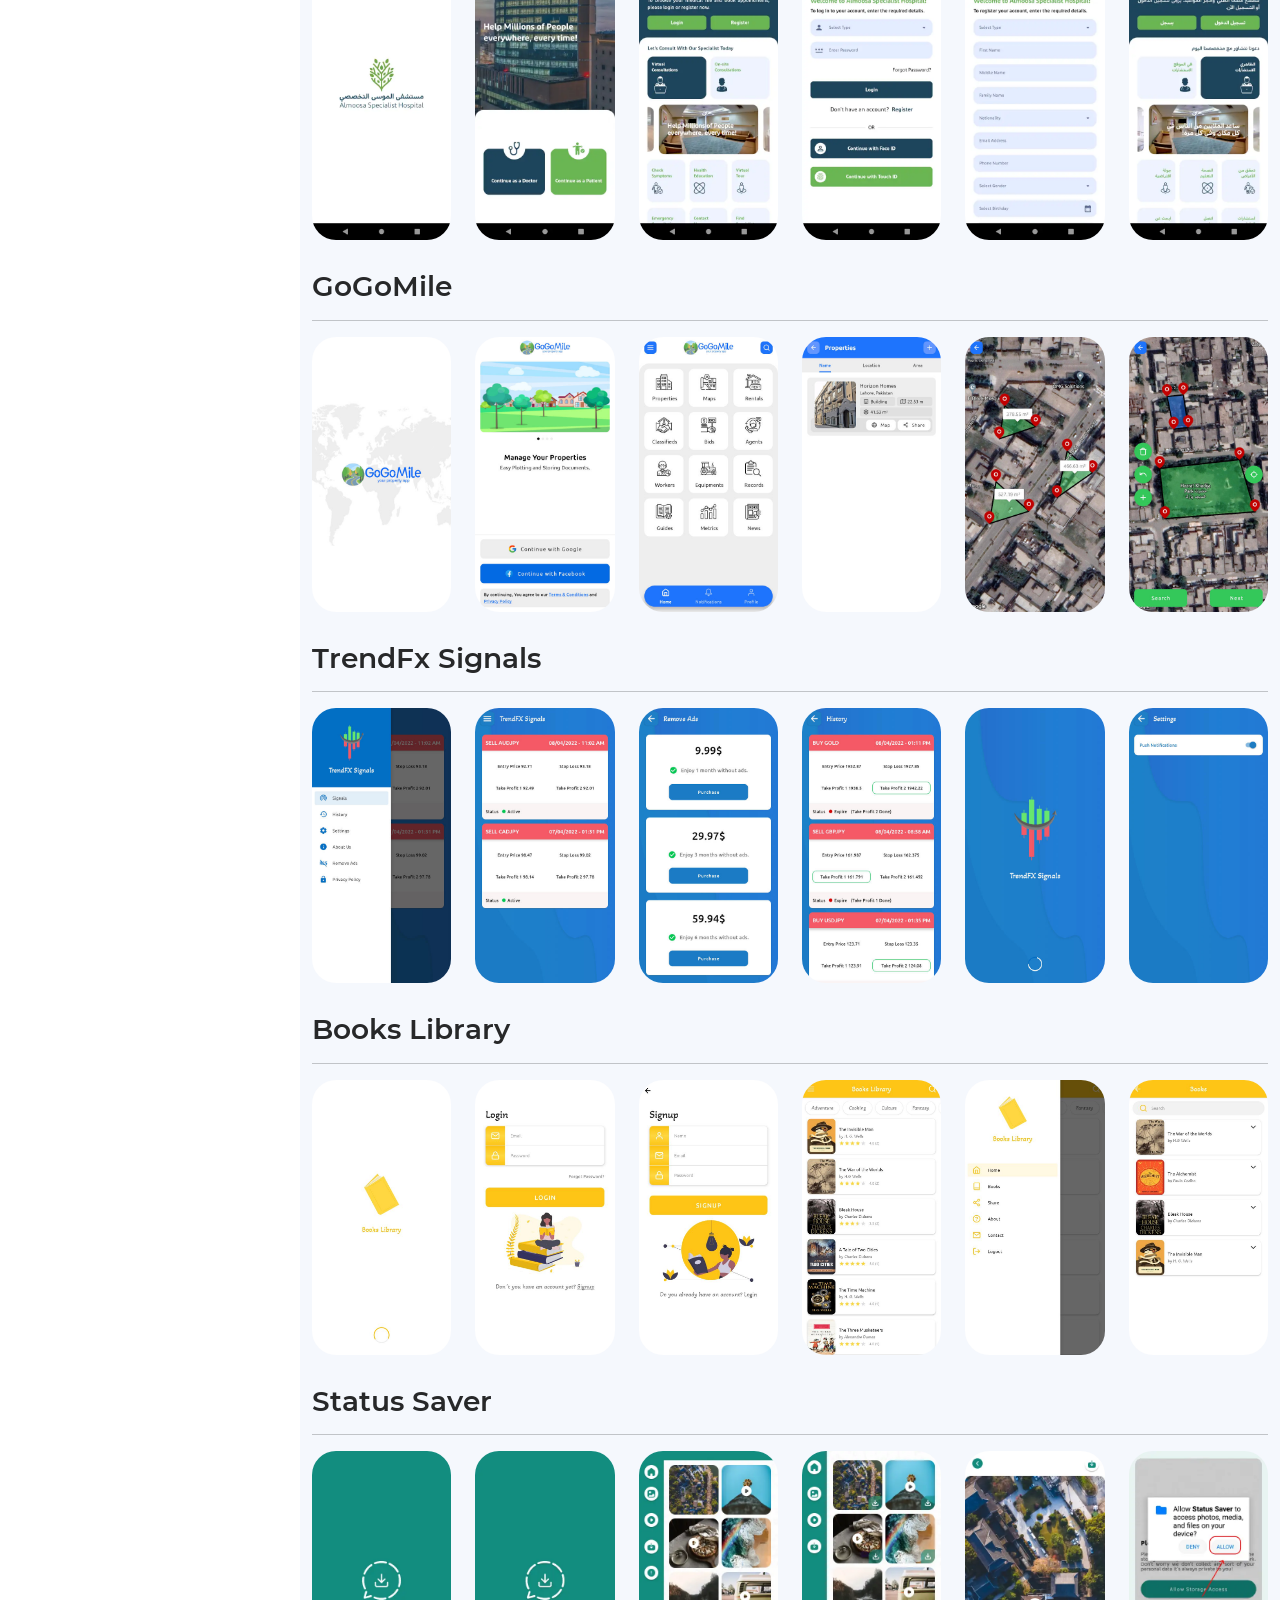
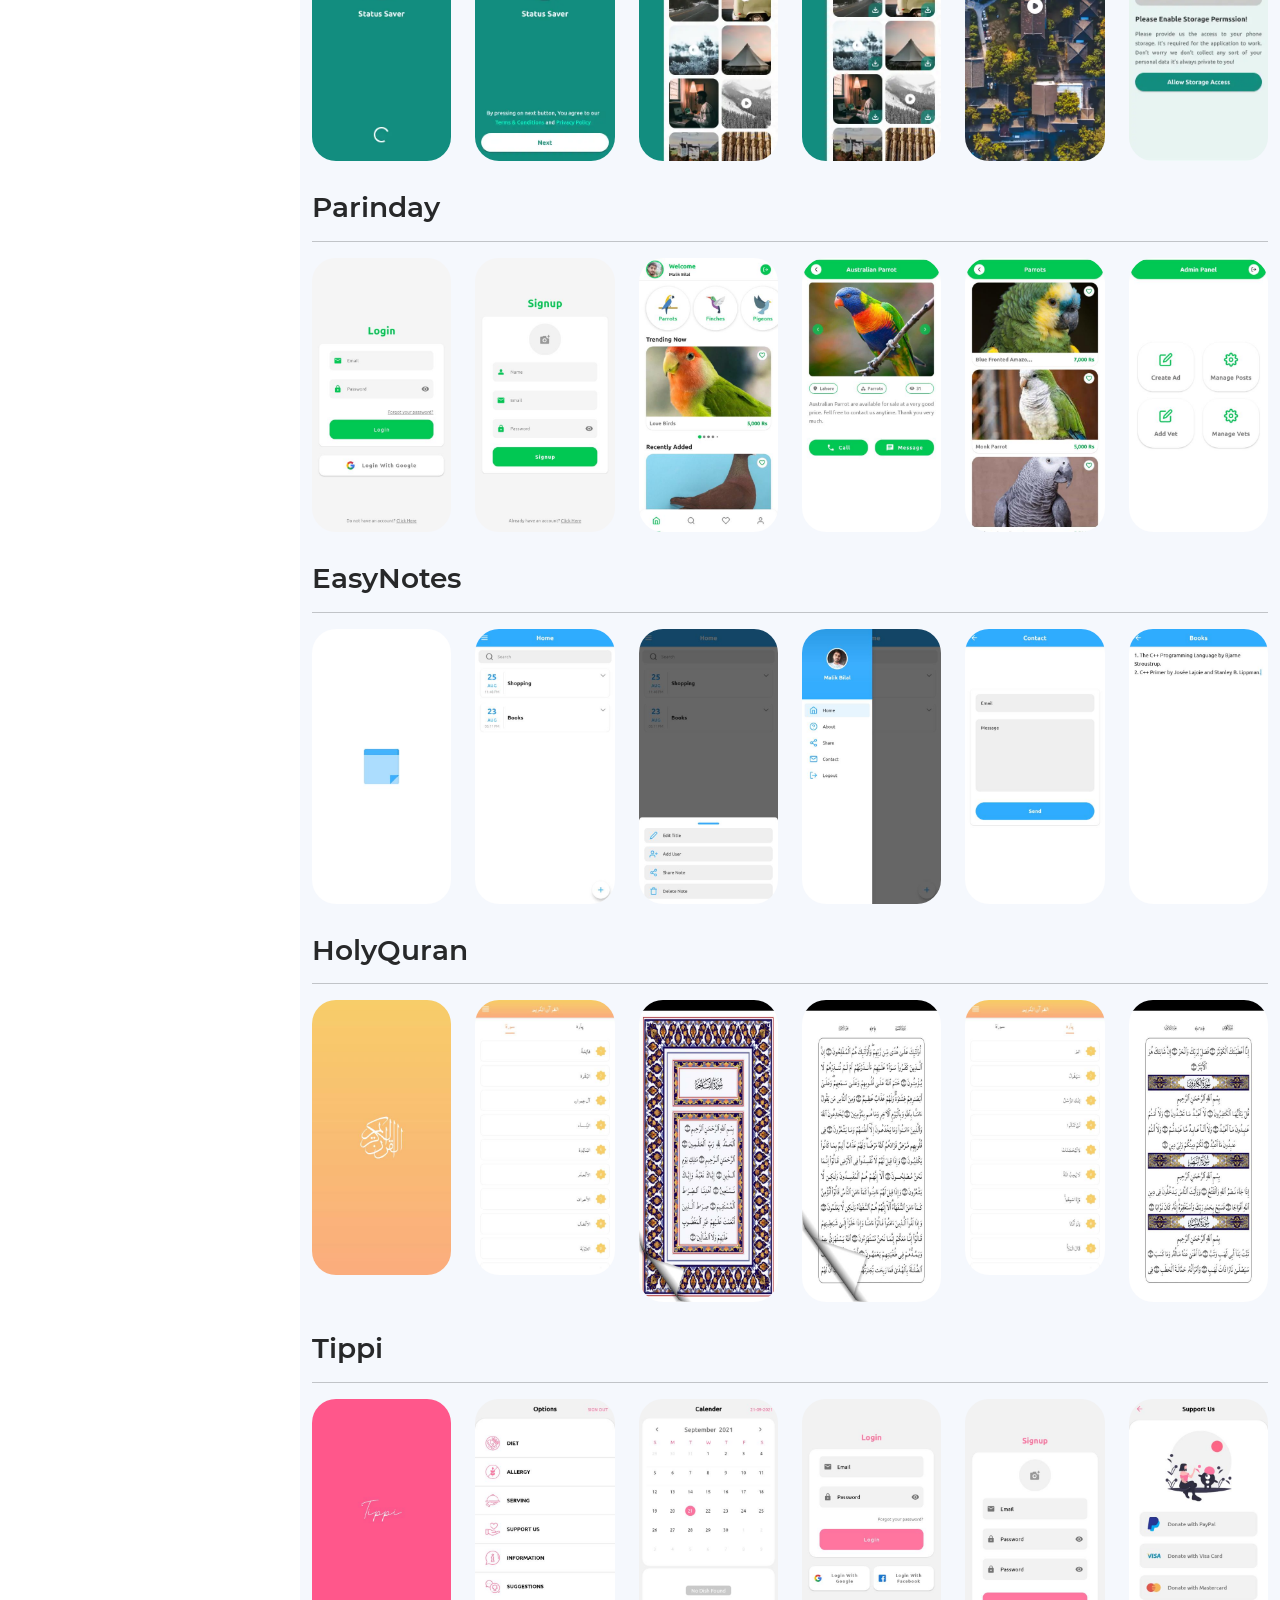
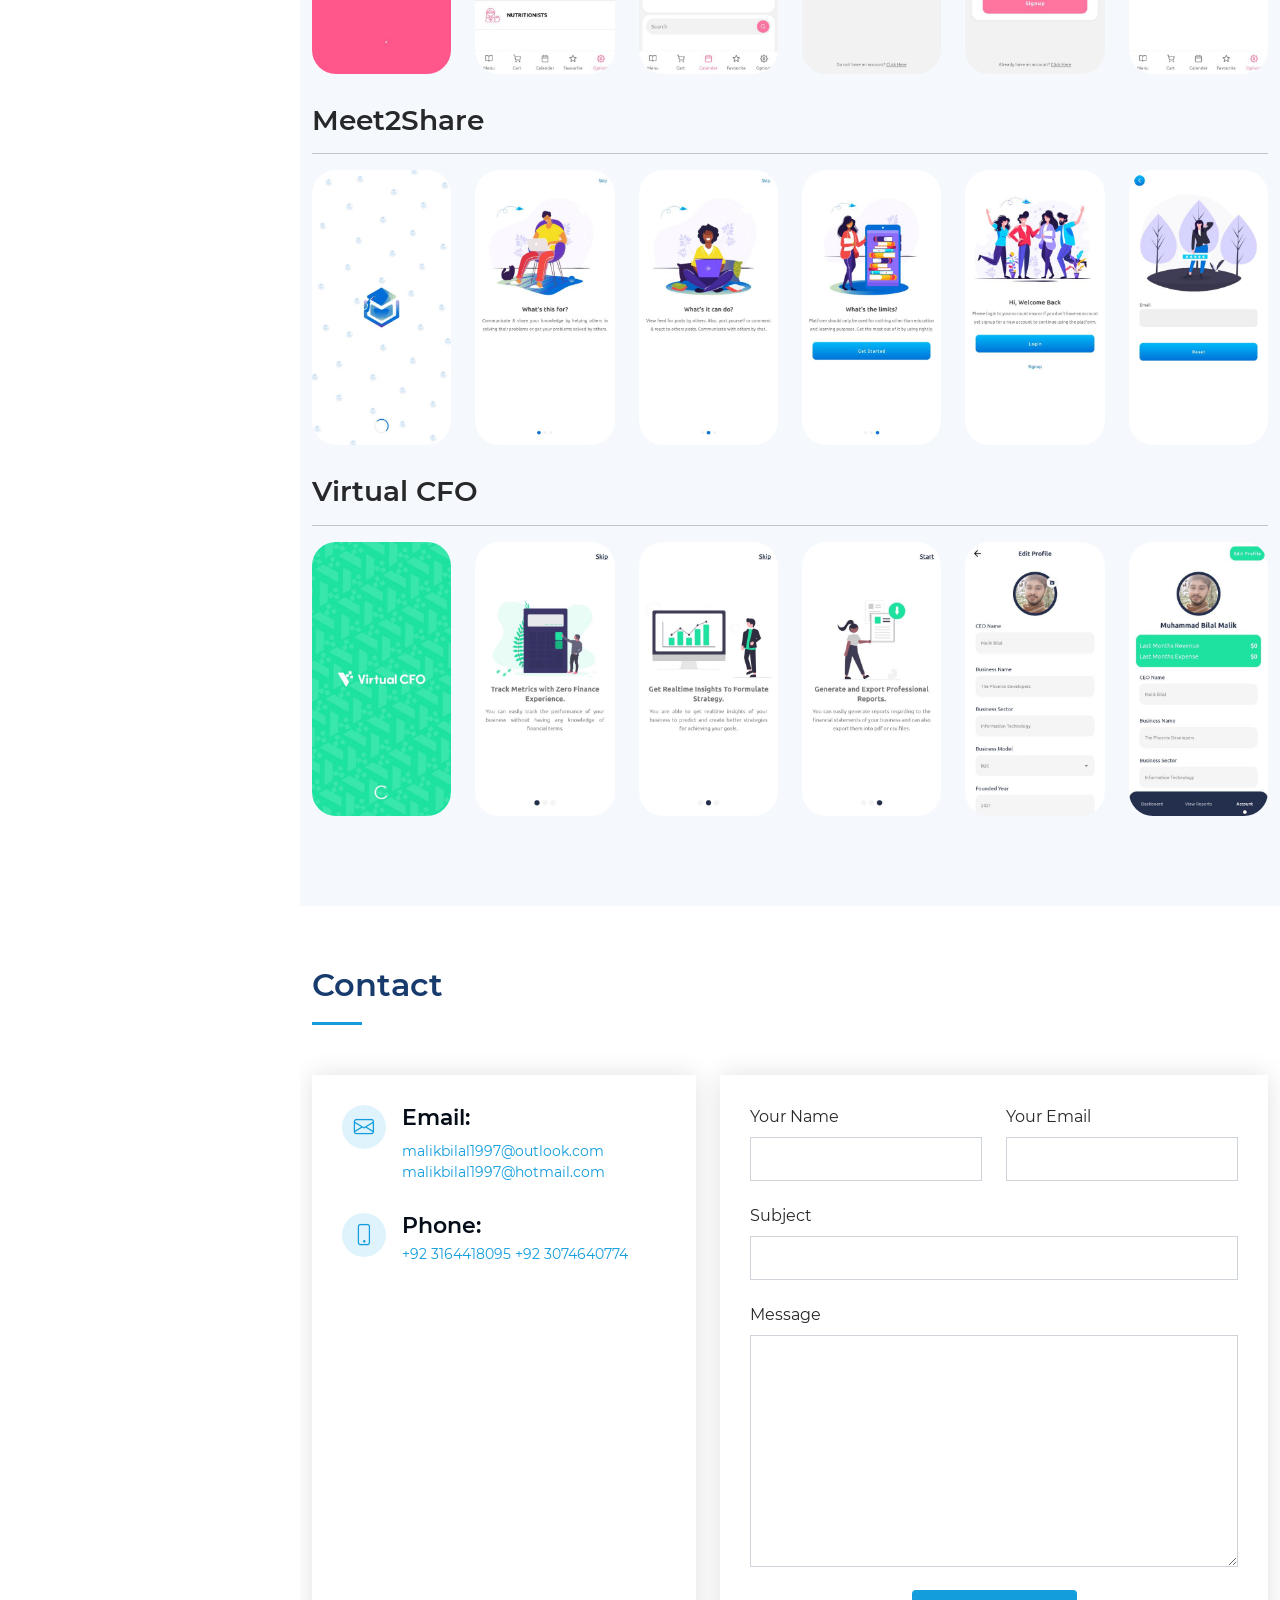
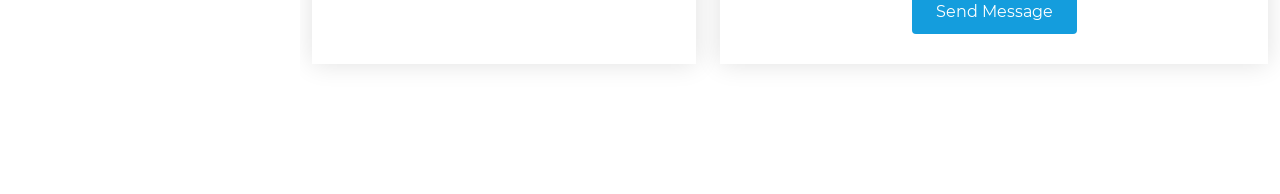
==== commit 6e20664c: "Changes" ====
--- a/index.html
+++ b/index.html
@@ -69,6 +69,73 @@
           <h2>Portfolio</h2>
         </div>
 
+        <h3>Boatek</h3>
+        <hr />
+
+        <div class="row portfolio-container" data-aos="fade-up" data-aos-delay="100">      
+
+          <div class="col-lg-2 col-md-4 col-4 portfolio-item filter-app">
+            <div class="portfolio-wrap">
+              <img src="assets/img/portfolio/Boatek/001.webp" class="img-fluid" alt="">
+              <div class="portfolio-links">
+                <a href="assets/img/portfolio/Boatek/001.webp" data-gallery="portfolioGallery"
+                  class="portfolio-lightbox"><i class="bx bx-plus"></i></a>
+              </div>
+            </div>
+          </div>
+
+          <div class="col-lg-2 col-md-4 col-4 portfolio-item filter-app">
+            <div class="portfolio-wrap">
+              <img src="assets/img/portfolio/Boatek/002.webp" class="img-fluid" alt="">
+              <div class="portfolio-links">
+                <a href="assets/img/portfolio/Boatek/002.webp" data-gallery="portfolioGallery"
+                  class="portfolio-lightbox"><i class="bx bx-plus"></i></a>
+              </div>
+            </div>
+          </div>
+
+          <div class="col-lg-2 col-md-4 col-4 portfolio-item filter-app">
+            <div class="portfolio-wrap">
+              <img src="assets/img/portfolio/Boatek/003.webp" class="img-fluid" alt="">
+              <div class="portfolio-links">
+                <a href="assets/img/portfolio/Boatek/003.webp" data-gallery="portfolioGallery"
+                  class="portfolio-lightbox"><i class="bx bx-plus"></i></a>
+              </div>
+            </div>
+          </div>
+
+          <div class="col-lg-2 col-md-4 col-4 portfolio-item filter-app">
+            <div class="portfolio-wrap">
+              <img src="assets/img/portfolio/Boatek/004.webp" class="img-fluid" alt="">
+              <div class="portfolio-links">
+                <a href="assets/img/portfolio/Boatek/004.webp" data-gallery="portfolioGallery"
+                  class="portfolio-lightbox"><i class="bx bx-plus"></i></a>
+              </div>
+            </div>
+          </div>
+
+          <div class="col-lg-2 col-md-4 col-4 portfolio-item filter-app">
+            <div class="portfolio-wrap">
+              <img src="assets/img/portfolio/Boatek/005.webp" class="img-fluid" alt="">
+              <div class="portfolio-links">
+                <a href="assets/img/portfolio/Boatek/005.webp" data-gallery="portfolioGallery"
+                  class="portfolio-lightbox"><i class="bx bx-plus"></i></a>
+              </div>
+            </div>
+          </div>
+
+          <div class="col-lg-2 col-md-4 col-4 portfolio-item filter-app">
+            <div class="portfolio-wrap">
+              <img src="assets/img/portfolio/Boatek/006.webp" class="img-fluid" alt="">
+              <div class="portfolio-links">
+                <a href="assets/img/portfolio/Boatek/006.webp" data-gallery="portfolioGallery"
+                  class="portfolio-lightbox"><i class="bx bx-plus"></i></a>
+              </div>
+            </div>
+          </div>
+
+        </div>
+
         <h3>OWLMI</h3>
         <hr />
 
@@ -129,73 +196,6 @@
               <img src="assets/img/portfolio/Owlmi/006.webp" class="img-fluid" alt="">
               <div class="portfolio-links">
                 <a href="assets/img/portfolio/Owlmi/006.webp" data-gallery="portfolioGallery"
-                  class="portfolio-lightbox"><i class="bx bx-plus"></i></a>
-              </div>
-            </div>
-          </div>
-
-        </div>
-
-        <h3>Boatek</h3>
-        <hr />
-
-        <div class="row portfolio-container" data-aos="fade-up" data-aos-delay="100">      
-
-          <div class="col-lg-2 col-md-4 col-4 portfolio-item filter-app">
-            <div class="portfolio-wrap">
-              <img src="assets/img/portfolio/Boatek/001.webp" class="img-fluid" alt="">
-              <div class="portfolio-links">
-                <a href="assets/img/portfolio/Boatek/001.webp" data-gallery="portfolioGallery"
-                  class="portfolio-lightbox"><i class="bx bx-plus"></i></a>
-              </div>
-            </div>
-          </div>
-
-          <div class="col-lg-2 col-md-4 col-4 portfolio-item filter-app">
-            <div class="portfolio-wrap">
-              <img src="assets/img/portfolio/Boatek/002.webp" class="img-fluid" alt="">
-              <div class="portfolio-links">
-                <a href="assets/img/portfolio/Boatek/002.webp" data-gallery="portfolioGallery"
-                  class="portfolio-lightbox"><i class="bx bx-plus"></i></a>
-              </div>
-            </div>
-          </div>
-
-          <div class="col-lg-2 col-md-4 col-4 portfolio-item filter-app">
-            <div class="portfolio-wrap">
-              <img src="assets/img/portfolio/Boatek/003.webp" class="img-fluid" alt="">
-              <div class="portfolio-links">
-                <a href="assets/img/portfolio/Boatek/003.webp" data-gallery="portfolioGallery"
-                  class="portfolio-lightbox"><i class="bx bx-plus"></i></a>
-              </div>
-            </div>
-          </div>
-
-          <div class="col-lg-2 col-md-4 col-4 portfolio-item filter-app">
-            <div class="portfolio-wrap">
-              <img src="assets/img/portfolio/Boatek/004.webp" class="img-fluid" alt="">
-              <div class="portfolio-links">
-                <a href="assets/img/portfolio/Boatek/004.webp" data-gallery="portfolioGallery"
-                  class="portfolio-lightbox"><i class="bx bx-plus"></i></a>
-              </div>
-            </div>
-          </div>
-
-          <div class="col-lg-2 col-md-4 col-4 portfolio-item filter-app">
-            <div class="portfolio-wrap">
-              <img src="assets/img/portfolio/Boatek/005.webp" class="img-fluid" alt="">
-              <div class="portfolio-links">
-                <a href="assets/img/portfolio/Boatek/005.webp" data-gallery="portfolioGallery"
-                  class="portfolio-lightbox"><i class="bx bx-plus"></i></a>
-              </div>
-            </div>
-          </div>
-
-          <div class="col-lg-2 col-md-4 col-4 portfolio-item filter-app">
-            <div class="portfolio-wrap">
-              <img src="assets/img/portfolio/Boatek/006.webp" class="img-fluid" alt="">
-              <div class="portfolio-links">
-                <a href="assets/img/portfolio/Boatek/006.webp" data-gallery="portfolioGallery"
                   class="portfolio-lightbox"><i class="bx bx-plus"></i></a>
               </div>
             </div>
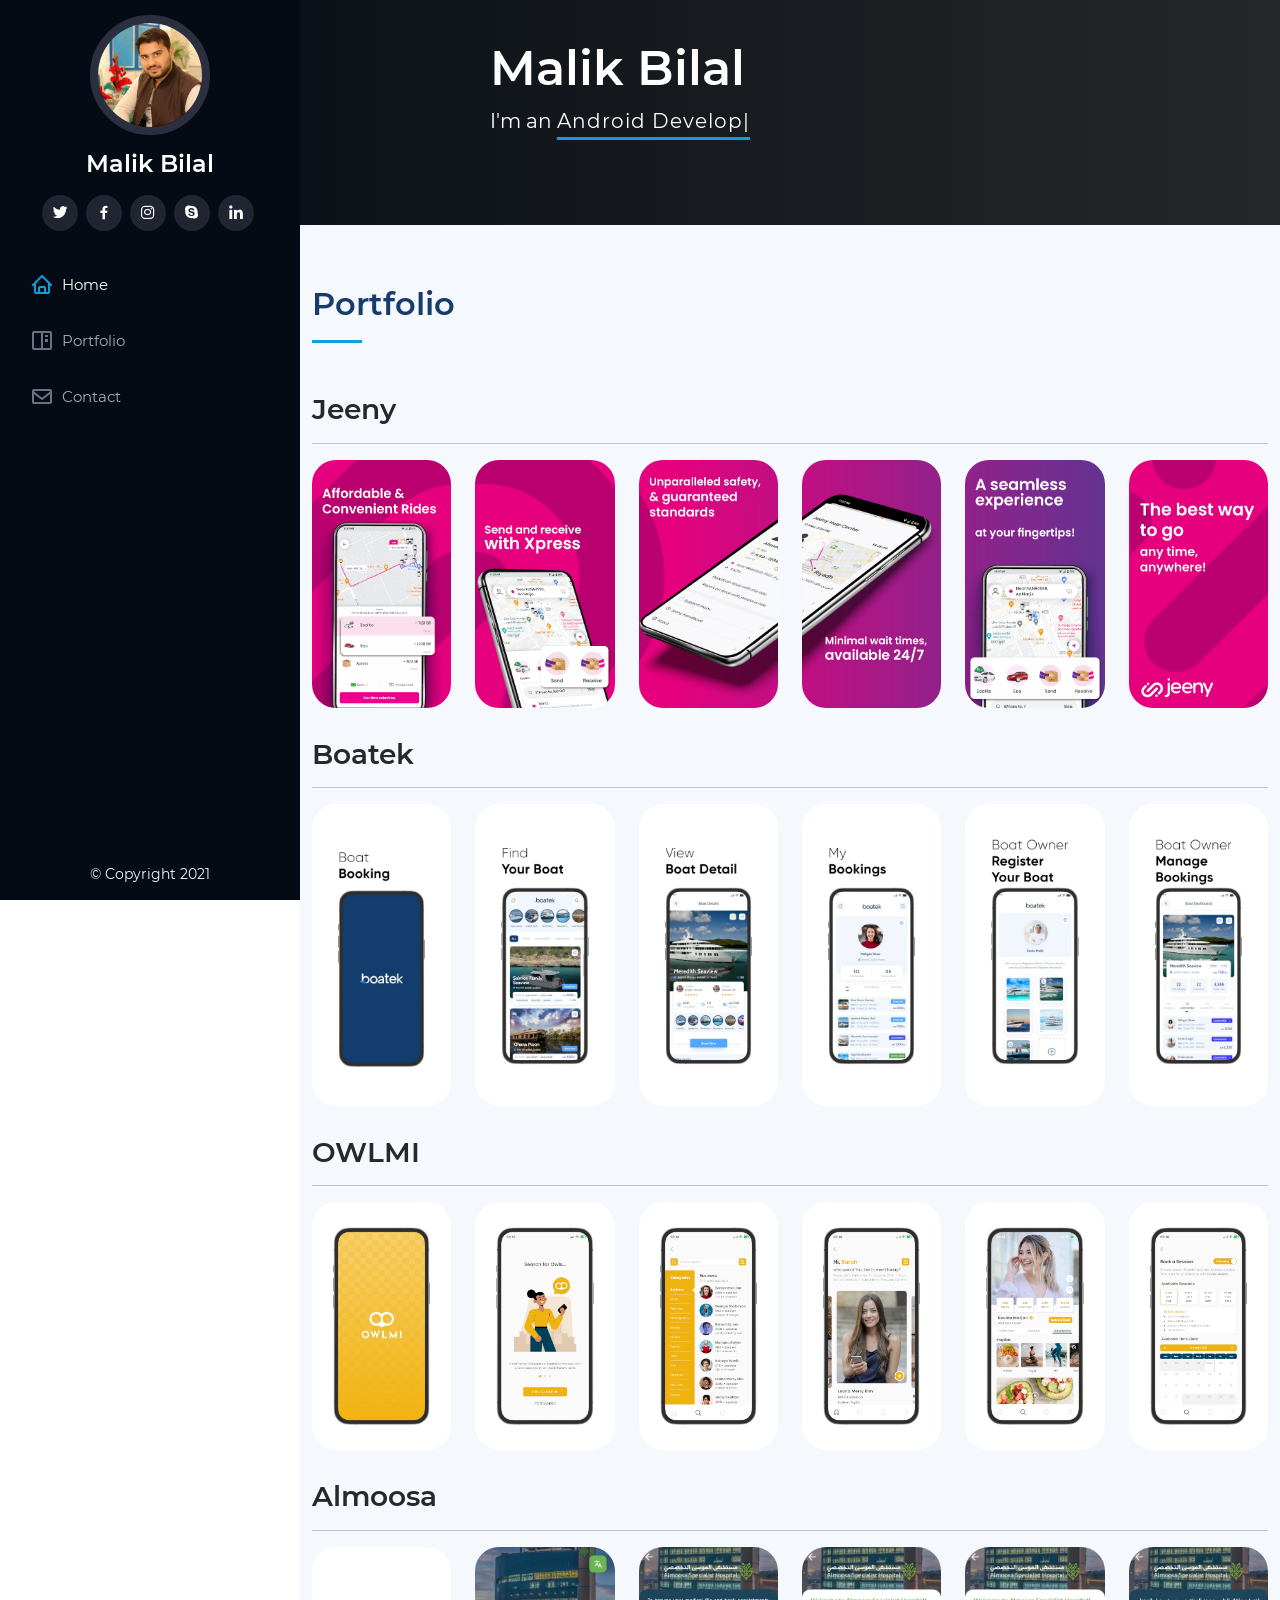
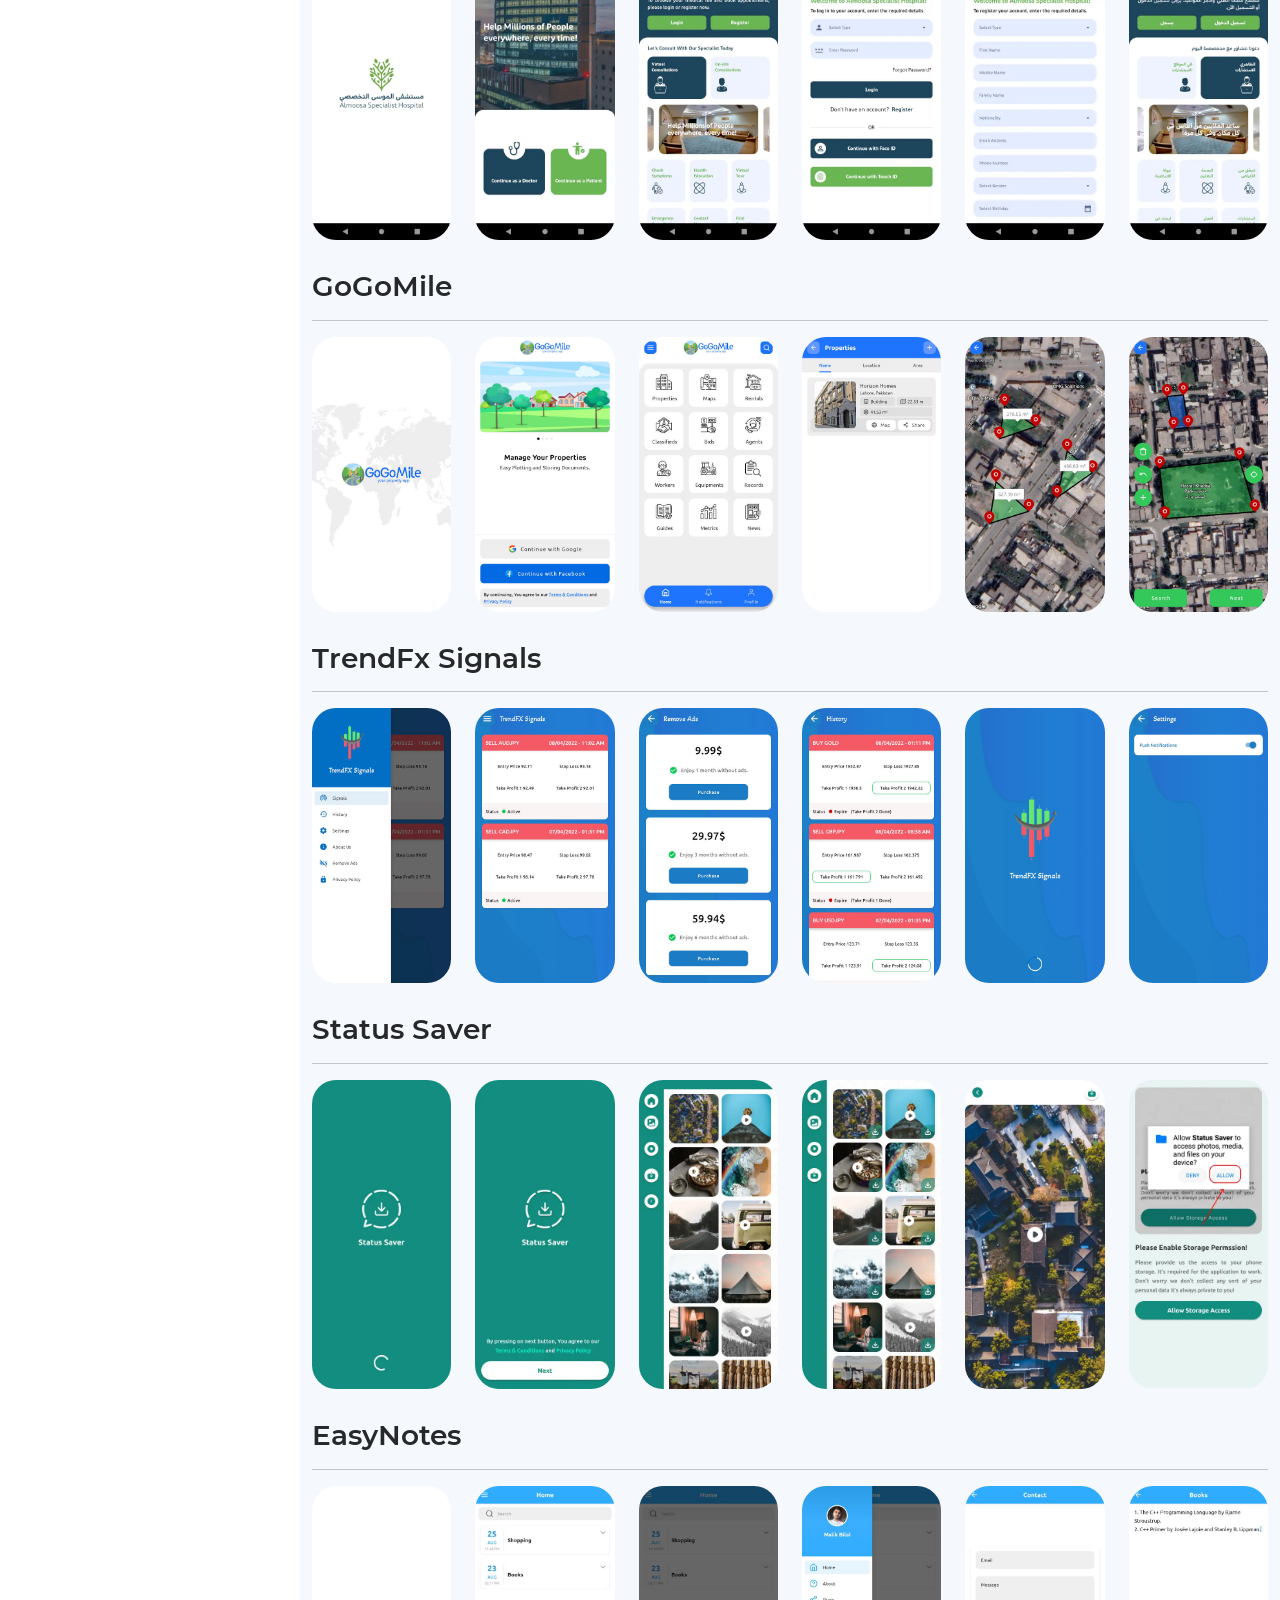
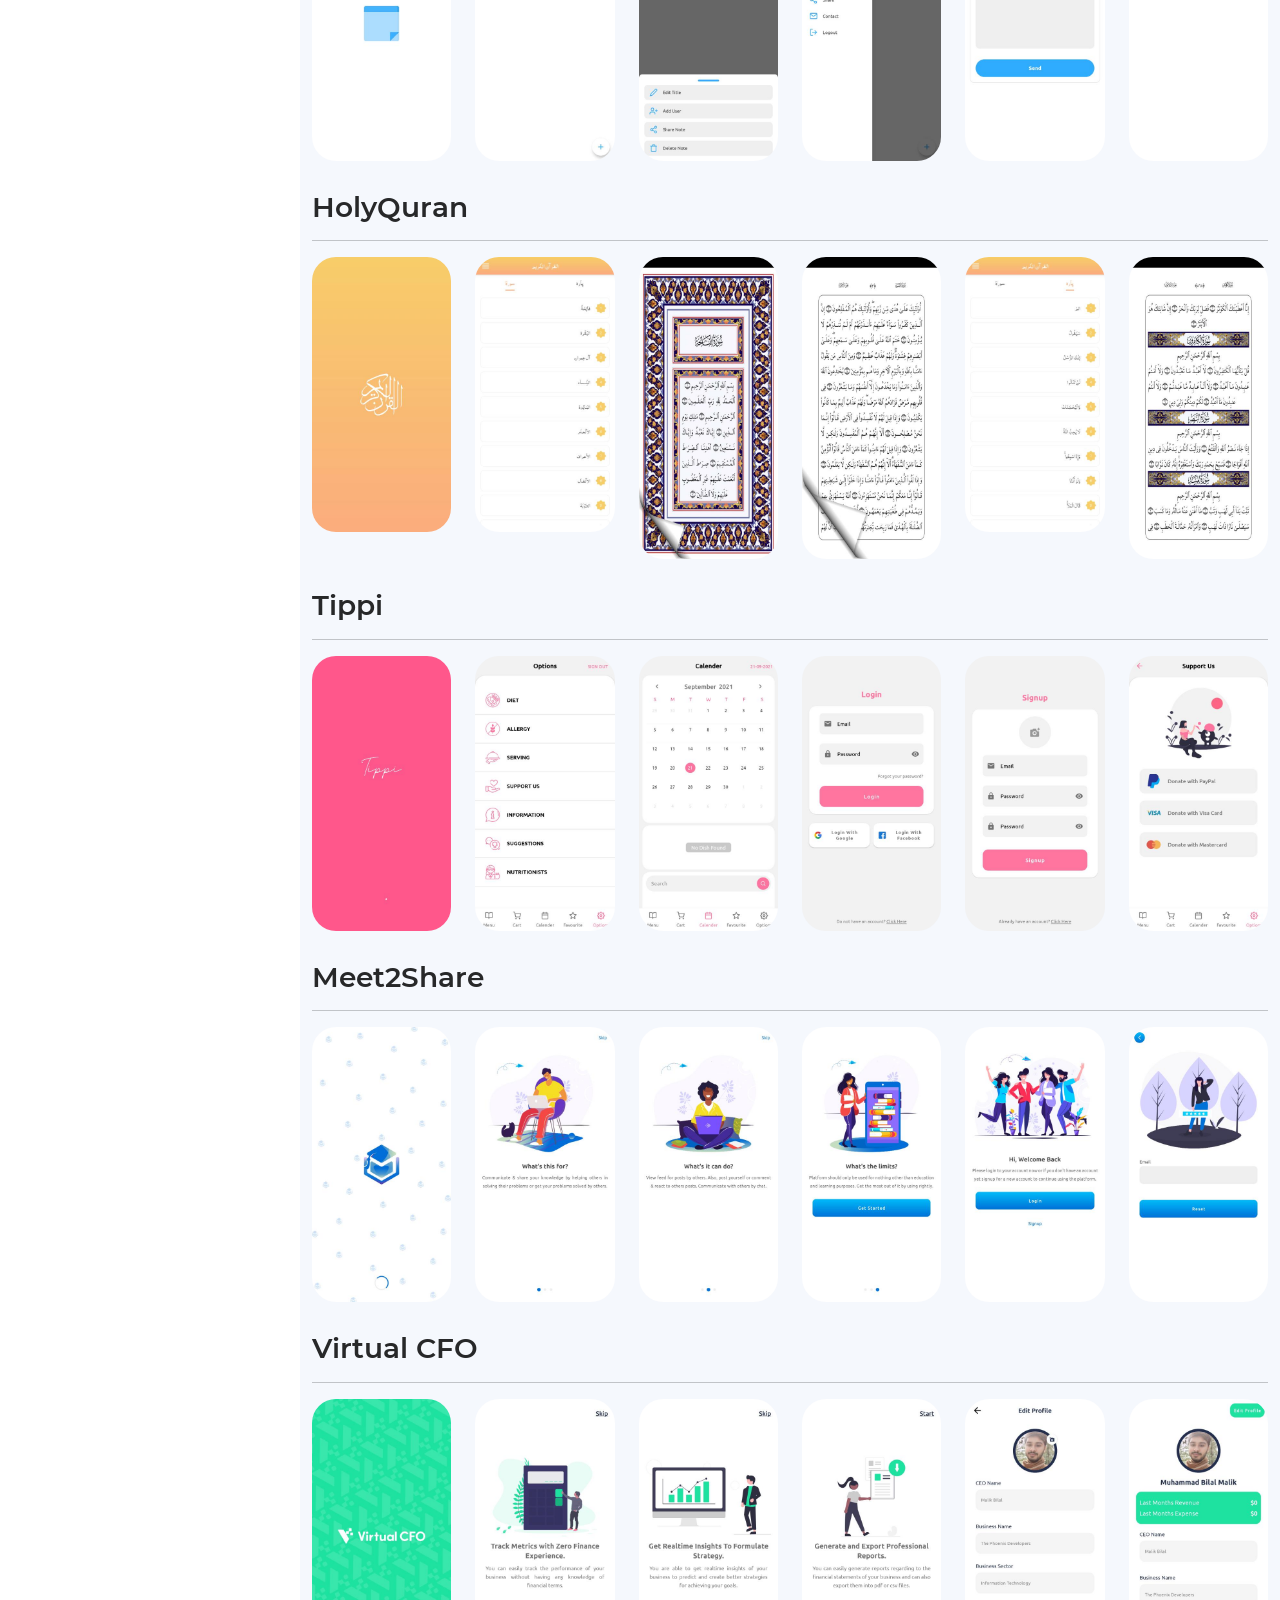
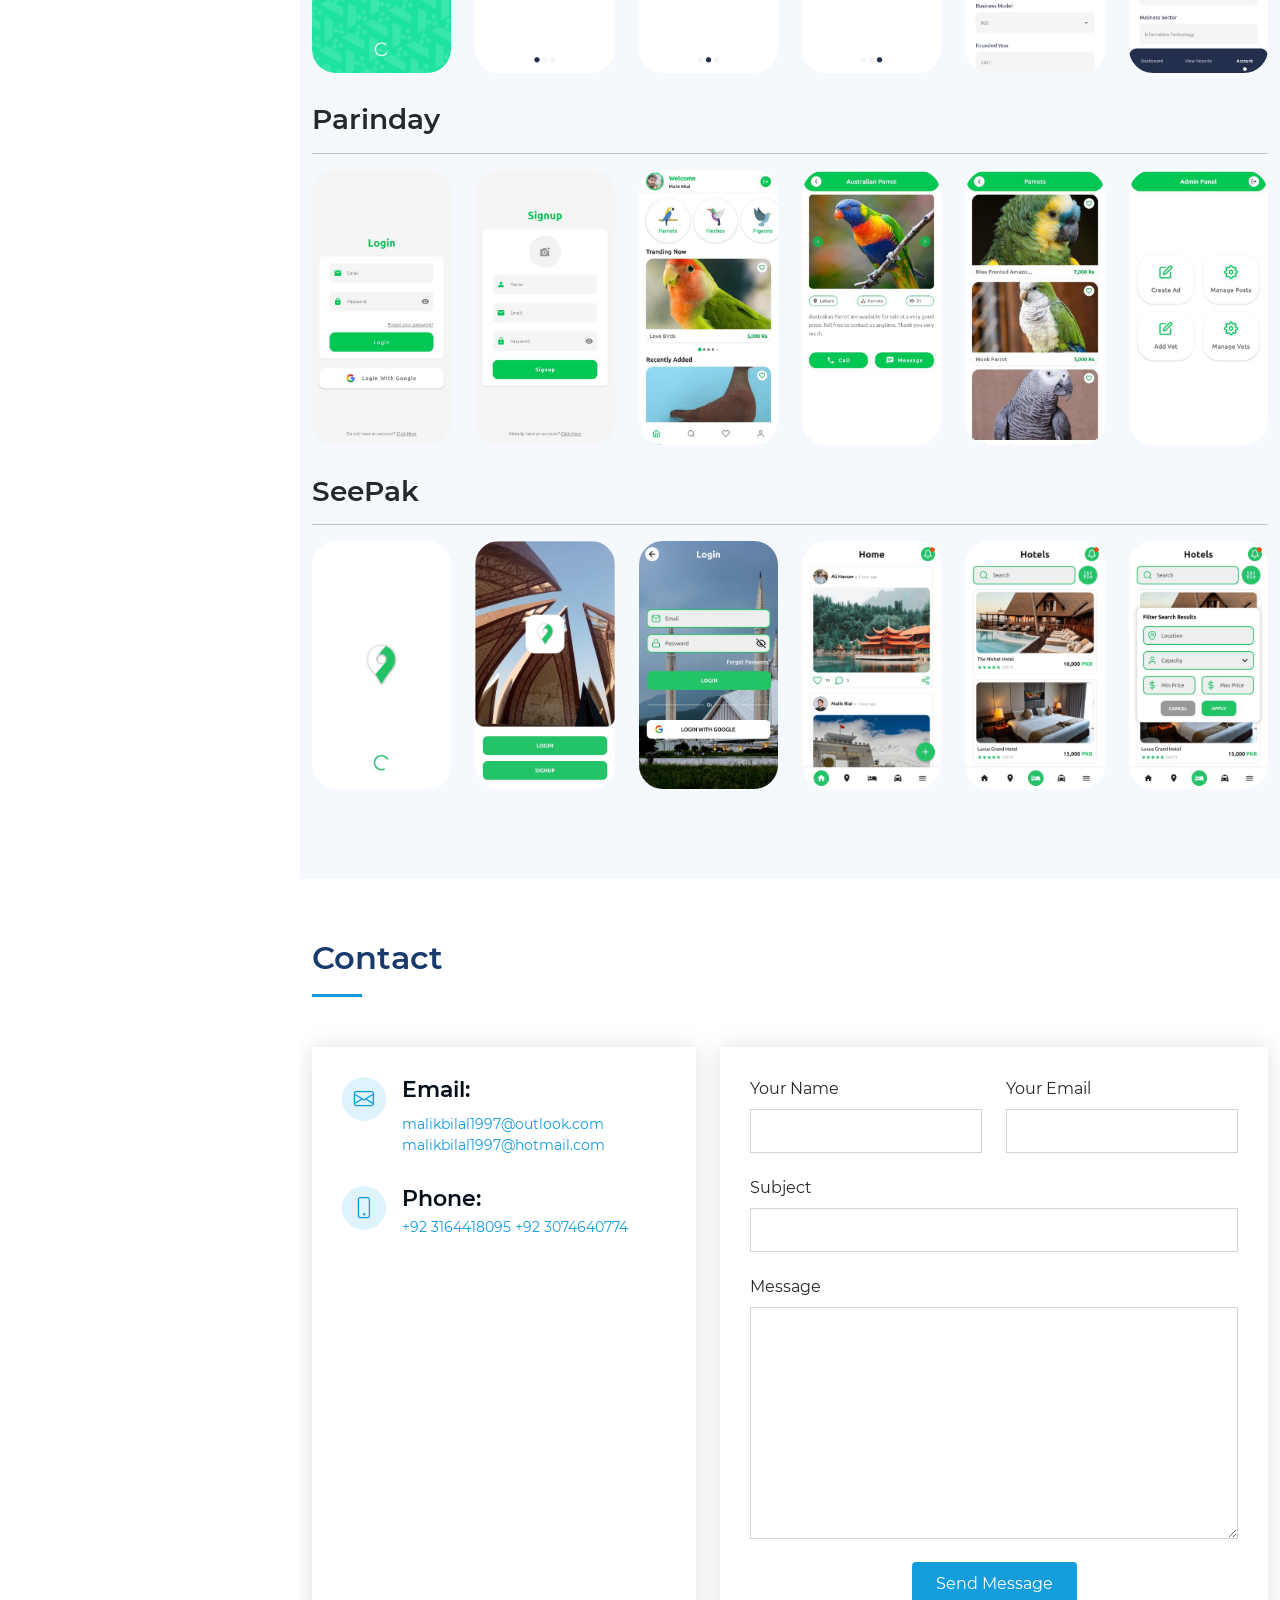
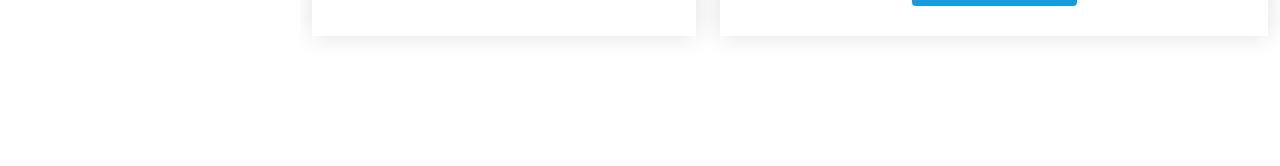
==== commit 6da3c07d: "Updated" ====
--- a/index.html
+++ b/index.html
@@ -69,6 +69,73 @@
           <h2>Portfolio</h2>
         </div>
 
+        <h3>Jeeny</h3>
+        <hr />
+
+        <div class="row portfolio-container" data-aos="fade-up" data-aos-delay="100">      
+
+          <div class="col-lg-2 col-md-4 col-4 portfolio-item filter-app">
+            <div class="portfolio-wrap">
+              <img src="assets/img/portfolio/Jeeny/001.webp" class="img-fluid" alt="">
+              <div class="portfolio-links">
+                <a href="assets/img/portfolio/Jeeny/001.webp" data-gallery="portfolioGallery"
+                  class="portfolio-lightbox"><i class="bx bx-plus"></i></a>
+              </div>
+            </div>
+          </div>
+
+          <div class="col-lg-2 col-md-4 col-4 portfolio-item filter-app">
+            <div class="portfolio-wrap">
+              <img src="assets/img/portfolio/Jeeny/002.webp" class="img-fluid" alt="">
+              <div class="portfolio-links">
+                <a href="assets/img/portfolio/Jeeny/002.webp" data-gallery="portfolioGallery"
+                  class="portfolio-lightbox"><i class="bx bx-plus"></i></a>
+              </div>
+            </div>
+          </div>
+
+          <div class="col-lg-2 col-md-4 col-4 portfolio-item filter-app">
+            <div class="portfolio-wrap">
+              <img src="assets/img/portfolio/Jeeny/003.webp" class="img-fluid" alt="">
+              <div class="portfolio-links">
+                <a href="assets/img/portfolio/Jeeny/003.webp" data-gallery="portfolioGallery"
+                  class="portfolio-lightbox"><i class="bx bx-plus"></i></a>
+              </div>
+            </div>
+          </div>
+
+          <div class="col-lg-2 col-md-4 col-4 portfolio-item filter-app">
+            <div class="portfolio-wrap">
+              <img src="assets/img/portfolio/Jeeny/004.webp" class="img-fluid" alt="">
+              <div class="portfolio-links">
+                <a href="assets/img/portfolio/Jeeny/004.webp" data-gallery="portfolioGallery"
+                  class="portfolio-lightbox"><i class="bx bx-plus"></i></a>
+              </div>
+            </div>
+          </div>
+
+          <div class="col-lg-2 col-md-4 col-4 portfolio-item filter-app">
+            <div class="portfolio-wrap">
+              <img src="assets/img/portfolio/Jeeny/005.webp" class="img-fluid" alt="">
+              <div class="portfolio-links">
+                <a href="assets/img/portfolio/Jeeny/005.webp" data-gallery="portfolioGallery"
+                  class="portfolio-lightbox"><i class="bx bx-plus"></i></a>
+              </div>
+            </div>
+          </div>
+
+          <div class="col-lg-2 col-md-4 col-4 portfolio-item filter-app">
+            <div class="portfolio-wrap">
+              <img src="assets/img/portfolio/Jeeny/006.webp" class="img-fluid" alt="">
+              <div class="portfolio-links">
+                <a href="assets/img/portfolio/Jeeny/006.webp" data-gallery="portfolioGallery"
+                  class="portfolio-lightbox"><i class="bx bx-plus"></i></a>
+              </div>
+            </div>
+          </div>
+
+        </div>
+
         <h3>Boatek</h3>
         <hr />
 
@@ -203,6 +270,675 @@
 
         </div>
 
+        <h3>Almoosa</h3>
+        <hr />
+
+        <div class="row portfolio-container" data-aos="fade-up" data-aos-delay="100">
+
+          <div class="col-lg-2 col-md-4 col-4 portfolio-item filter-app">
+            <div class="portfolio-wrap">
+              <img src="assets/img/portfolio/Almoosa/001.webp" class="img-fluid" alt="">
+              <div class="portfolio-links">
+                <a href="assets/img/portfolio/Almoosa/001.webp" data-gallery="portfolioGallery"
+                  class="portfolio-lightbox"><i class="bx bx-plus"></i></a>
+              </div>
+            </div>
+          </div>
+
+          <div class="col-lg-2 col-md-4 col-4 portfolio-item filter-app">
+            <div class="portfolio-wrap">
+              <img src="assets/img/portfolio/Almoosa/002.webp" class="img-fluid" alt="">
+              <div class="portfolio-links">
+                <a href="assets/img/portfolio/Almoosa/002.webp" data-gallery="portfolioGallery"
+                  class="portfolio-lightbox"><i class="bx bx-plus"></i></a>
+              </div>
+            </div>
+          </div>
+
+          <div class="col-lg-2 col-md-4 col-4 portfolio-item filter-app">
+            <div class="portfolio-wrap">
+              <img src="assets/img/portfolio/Almoosa/003.webp" class="img-fluid" alt="">
+              <div class="portfolio-links">
+                <a href="assets/img/portfolio/Almoosa/003.webp" data-gallery="portfolioGallery"
+                  class="portfolio-lightbox"><i class="bx bx-plus"></i></a>
+              </div>
+            </div>
+          </div>
+
+          <div class="col-lg-2 col-md-4 col-4 portfolio-item filter-app">
+            <div class="portfolio-wrap">
+              <img src="assets/img/portfolio/Almoosa/004.webp" class="img-fluid" alt="">
+              <div class="portfolio-links">
+                <a href="assets/img/portfolio/Almoosa/004.webp" data-gallery="portfolioGallery"
+                  class="portfolio-lightbox"><i class="bx bx-plus"></i></a>
+              </div>
+            </div>
+          </div>
+
+          <div class="col-lg-2 col-md-4 col-4 portfolio-item filter-app">
+            <div class="portfolio-wrap">
+              <img src="assets/img/portfolio/Almoosa/005.webp" class="img-fluid" alt="">
+              <div class="portfolio-links">
+                <a href="assets/img/portfolio/Almoosa/005.webp" data-gallery="portfolioGallery"
+                  class="portfolio-lightbox"><i class="bx bx-plus"></i></a>
+              </div>
+            </div>
+          </div>
+
+          <div class="col-lg-2 col-md-4 col-4 portfolio-item filter-app">
+            <div class="portfolio-wrap">
+              <img src="assets/img/portfolio/Almoosa/006.webp" class="img-fluid" alt="">
+              <div class="portfolio-links">
+                <a href="assets/img/portfolio/Almoosa/006.webp" data-gallery="portfolioGallery"
+                  class="portfolio-lightbox"><i class="bx bx-plus"></i></a>
+              </div>
+            </div>
+          </div>
+
+        </div>
+
+        <h3>GoGoMile</h3>
+        <hr />
+
+        <div class="row portfolio-container" data-aos="fade-up" data-aos-delay="100">
+
+          <div class="col-lg-2 col-md-4 col-4 portfolio-item filter-app">
+            <div class="portfolio-wrap">
+              <img src="assets/img/portfolio/GoGoMile/001.jpg" class="img-fluid" alt="">
+              <div class="portfolio-links">
+                <a href="assets/img/portfolio/GoGoMile/001.jpg" data-gallery="portfolioGallery"
+                  class="portfolio-lightbox"><i class="bx bx-plus"></i></a>
+              </div>
+            </div>
+          </div>
+
+          <div class="col-lg-2 col-md-4 col-4 portfolio-item filter-app">
+            <div class="portfolio-wrap">
+              <img src="assets/img/portfolio/GoGoMile/002.jpg" class="img-fluid" alt="">
+              <div class="portfolio-links">
+                <a href="assets/img/portfolio/GoGoMile/002.jpg" data-gallery="portfolioGallery"
+                  class="portfolio-lightbox"><i class="bx bx-plus"></i></a>
+              </div>
+            </div>
+          </div>
+
+          <div class="col-lg-2 col-md-4 col-4 portfolio-item filter-app">
+            <div class="portfolio-wrap">
+              <img src="assets/img/portfolio/GoGoMile/003.jpg" class="img-fluid" alt="">
+              <div class="portfolio-links">
+                <a href="assets/img/portfolio/GoGoMile/003.jpg" data-gallery="portfolioGallery"
+                  class="portfolio-lightbox"><i class="bx bx-plus"></i></a>
+              </div>
+            </div>
+          </div>
+
+          <div class="col-lg-2 col-md-4 col-4 portfolio-item filter-app">
+            <div class="portfolio-wrap">
+              <img src="assets/img/portfolio/GoGoMile/006.jpg" class="img-fluid" alt="">
+              <div class="portfolio-links">
+                <a href="assets/img/portfolio/GoGoMile/006.jpg" data-gallery="portfolioGallery"
+                  class="portfolio-lightbox"><i class="bx bx-plus"></i></a>
+              </div>
+            </div>
+          </div>
+
+          <div class="col-lg-2 col-md-4 col-4 portfolio-item filter-app">
+            <div class="portfolio-wrap">
+              <img src="assets/img/portfolio/GoGoMile/007.jpg" class="img-fluid" alt="">
+              <div class="portfolio-links">
+                <a href="assets/img/portfolio/GoGoMile/007.jpg" data-gallery="portfolioGallery"
+                  class="portfolio-lightbox"><i class="bx bx-plus"></i></a>
+              </div>
+            </div>
+          </div>
+
+          <div class="col-lg-2 col-md-4 col-4 portfolio-item filter-app">
+            <div class="portfolio-wrap">
+              <img src="assets/img/portfolio/GoGoMile/008.jpg" class="img-fluid" alt="">
+              <div class="portfolio-links">
+                <a href="assets/img/portfolio/GoGoMile/008.jpg" data-gallery="portfolioGallery"
+                  class="portfolio-lightbox"><i class="bx bx-plus"></i></a>
+              </div>
+            </div>
+          </div>
+
+        </div>
+
+        <h3>TrendFx Signals</h3>
+        <hr />
+
+        <div class="row portfolio-container" data-aos="fade-up" data-aos-delay="100">
+
+          <div class="col-lg-2 col-md-4 col-4 portfolio-item filter-app">
+            <div class="portfolio-wrap">
+              <img src="assets/img/portfolio/TrendFxSignals/001.jpg" class="img-fluid" alt="">
+              <div class="portfolio-links">
+                <a href="assets/img/portfolio/TrendFxSignals/001.jpg" data-gallery="portfolioGallery"
+                  class="portfolio-lightbox"><i class="bx bx-plus"></i></a>
+              </div>
+            </div>
+          </div>
+
+          <div class="col-lg-2 col-md-4 col-4 portfolio-item filter-app">
+            <div class="portfolio-wrap">
+              <img src="assets/img/portfolio/TrendFxSignals/002.jpg" class="img-fluid" alt="">
+              <div class="portfolio-links">
+                <a href="assets/img/portfolio/TrendFxSignals/002.jpg" data-gallery="portfolioGallery"
+                  class="portfolio-lightbox"><i class="bx bx-plus"></i></a>
+              </div>
+            </div>
+          </div>
+
+          <div class="col-lg-2 col-md-4 col-4 portfolio-item filter-app">
+            <div class="portfolio-wrap">
+              <img src="assets/img/portfolio/TrendFxSignals/003.jpg" class="img-fluid" alt="">
+              <div class="portfolio-links">
+                <a href="assets/img/portfolio/TrendFxSignals/003.jpg" data-gallery="portfolioGallery"
+                  class="portfolio-lightbox"><i class="bx bx-plus"></i></a>
+              </div>
+            </div>
+          </div>
+
+          <div class="col-lg-2 col-md-4 col-4 portfolio-item filter-app">
+            <div class="portfolio-wrap">
+              <img src="assets/img/portfolio/TrendFxSignals/004.jpg" class="img-fluid" alt="">
+              <div class="portfolio-links">
+                <a href="assets/img/portfolio/TrendFxSignals/004.jpg" data-gallery="portfolioGallery"
+                  class="portfolio-lightbox"><i class="bx bx-plus"></i></a>
+              </div>
+            </div>
+          </div>
+
+          <div class="col-lg-2 col-md-4 col-4 portfolio-item filter-app">
+            <div class="portfolio-wrap">
+              <img src="assets/img/portfolio/TrendFxSignals/005.jpg" class="img-fluid" alt="">
+              <div class="portfolio-links">
+                <a href="assets/img/portfolio/TrendFxSignals/005.jpg" data-gallery="portfolioGallery"
+                  class="portfolio-lightbox"><i class="bx bx-plus"></i></a>
+              </div>
+            </div>
+          </div>
+
+          <div class="col-lg-2 col-md-4 col-4 portfolio-item filter-app">
+            <div class="portfolio-wrap">
+              <img src="assets/img/portfolio/TrendFxSignals/006.jpg" class="img-fluid" alt="">
+              <div class="portfolio-links">
+                <a href="assets/img/portfolio/TrendFxSignals/006.jpg" data-gallery="portfolioGallery"
+                  class="portfolio-lightbox"><i class="bx bx-plus"></i></a>
+              </div>
+            </div>
+          </div>
+
+        </div>
+
+        <h3>Status Saver</h3>
+        <hr />
+
+        <div class="row portfolio-container" data-aos="fade-up" data-aos-delay="100">
+
+          <div class="col-lg-2 col-md-4 col-4 portfolio-item filter-app">
+            <div class="portfolio-wrap">
+              <img src="assets/img/portfolio/StatusSaver/001.webp" class="img-fluid" alt="">
+              <div class="portfolio-links">
+                <a href="assets/img/portfolio/StatusSaver/001.webp" data-gallery="portfolioGallery"
+                  class="portfolio-lightbox"><i class="bx bx-plus"></i></a>
+              </div>
+            </div>
+          </div>
+
+          <div class="col-lg-2 col-md-4 col-4 portfolio-item filter-app">
+            <div class="portfolio-wrap">
+              <img src="assets/img/portfolio/StatusSaver/002.webp" class="img-fluid" alt="">
+              <div class="portfolio-links">
+                <a href="assets/img/portfolio/StatusSaver/002.webp" data-gallery="portfolioGallery"
+                  class="portfolio-lightbox"><i class="bx bx-plus"></i></a>
+              </div>
+            </div>
+          </div>
+
+          <div class="col-lg-2 col-md-4 col-4 portfolio-item filter-app">
+            <div class="portfolio-wrap">
+              <img src="assets/img/portfolio/StatusSaver/003.webp" class="img-fluid" alt="">
+              <div class="portfolio-links">
+                <a href="assets/img/portfolio/StatusSaver/003.webp" data-gallery="portfolioGallery"
+                  class="portfolio-lightbox"><i class="bx bx-plus"></i></a>
+              </div>
+            </div>
+          </div>
+
+          <div class="col-lg-2 col-md-4 col-4 portfolio-item filter-app">
+            <div class="portfolio-wrap">
+              <img src="assets/img/portfolio/StatusSaver/004.webp" class="img-fluid" alt="">
+              <div class="portfolio-links">
+                <a href="assets/img/portfolio/StatusSaver/004.webp" data-gallery="portfolioGallery"
+                  class="portfolio-lightbox"><i class="bx bx-plus"></i></a>
+              </div>
+            </div>
+          </div>
+
+          <div class="col-lg-2 col-md-4 col-4 portfolio-item filter-app">
+            <div class="portfolio-wrap">
+              <img src="assets/img/portfolio/StatusSaver/005.webp" class="img-fluid" alt="">
+              <div class="portfolio-links">
+                <a href="assets/img/portfolio/StatusSaver/005.webp" data-gallery="portfolioGallery"
+                  class="portfolio-lightbox"><i class="bx bx-plus"></i></a>
+              </div>
+            </div>
+          </div>
+
+          <div class="col-lg-2 col-md-4 col-4 portfolio-item filter-app">
+            <div class="portfolio-wrap">
+              <img src="assets/img/portfolio/StatusSaver/006.webp" class="img-fluid" alt="">
+              <div class="portfolio-links">
+                <a href="assets/img/portfolio/StatusSaver/006.webp" data-gallery="portfolioGallery"
+                  class="portfolio-lightbox"><i class="bx bx-plus"></i></a>
+              </div>
+            </div>
+          </div>
+
+        </div>
+
+        <h3>EasyNotes</h3>
+        <hr />
+
+        <div class="row portfolio-container" data-aos="fade-up" data-aos-delay="100">
+
+          <div class="col-lg-2 col-md-4 col-4 portfolio-item filter-app">
+            <div class="portfolio-wrap">
+              <img src="assets/img/portfolio/EasyNotes/001.jpg" class="img-fluid" alt="">
+              <div class="portfolio-links">
+                <a href="assets/img/portfolio/EasyNotes/001.jpg" data-gallery="portfolioGallery"
+                  class="portfolio-lightbox"><i class="bx bx-plus"></i></a>
+              </div>
+            </div>
+          </div>
+
+          <div class="col-lg-2 col-md-4 col-4 portfolio-item filter-app">
+            <div class="portfolio-wrap">
+              <img src="assets/img/portfolio/EasyNotes/002.jpg" class="img-fluid" alt="">
+              <div class="portfolio-links">
+                <a href="assets/img/portfolio/EasyNotes/002.jpg" data-gallery="portfolioGallery"
+                  class="portfolio-lightbox"><i class="bx bx-plus"></i></a>
+              </div>
+            </div>
+          </div>
+
+          <div class="col-lg-2 col-md-4 col-4 portfolio-item filter-app">
+            <div class="portfolio-wrap">
+              <img src="assets/img/portfolio/EasyNotes/007.jpg" class="img-fluid" alt="">
+              <div class="portfolio-links">
+                <a href="assets/img/portfolio/EasyNotes/007.jpg" data-gallery="portfolioGallery"
+                  class="portfolio-lightbox"><i class="bx bx-plus"></i></a>
+              </div>
+            </div>
+          </div>
+
+          <div class="col-lg-2 col-md-4 col-4 portfolio-item filter-app">
+            <div class="portfolio-wrap">
+              <img src="assets/img/portfolio/EasyNotes/004.jpg" class="img-fluid" alt="">
+              <div class="portfolio-links">
+                <a href="assets/img/portfolio/EasyNotes/004.jpg" data-gallery="portfolioGallery"
+                  class="portfolio-lightbox"><i class="bx bx-plus"></i></a>
+              </div>
+            </div>
+          </div>
+
+          <div class="col-lg-2 col-md-4 col-4 portfolio-item filter-app">
+            <div class="portfolio-wrap">
+              <img src="assets/img/portfolio/EasyNotes/005.jpg" class="img-fluid" alt="">
+              <div class="portfolio-links">
+                <a href="assets/img/portfolio/EasyNotes/005.jpg" data-gallery="portfolioGallery"
+                  class="portfolio-lightbox"><i class="bx bx-plus"></i></a>
+              </div>
+            </div>
+          </div>
+
+          <div class="col-lg-2 col-md-4 col-4 portfolio-item filter-app">
+            <div class="portfolio-wrap">
+              <img src="assets/img/portfolio/EasyNotes/006.jpg" class="img-fluid" alt="">
+              <div class="portfolio-links">
+                <a href="assets/img/portfolio/EasyNotes/006.jpg" data-gallery="portfolioGallery"
+                  class="portfolio-lightbox"><i class="bx bx-plus"></i></a>
+              </div>
+            </div>
+          </div>
+
+        </div>
+
+        <h3>HolyQuran</h3>
+        <hr />
+
+        <div class="row portfolio-container" data-aos="fade-up" data-aos-delay="100">
+
+          <div class="col-lg-2 col-md-4 col-4 portfolio-item filter-app">
+            <div class="portfolio-wrap">
+              <img src="assets/img/portfolio/HolyQuran/001.jpg" class="img-fluid" alt="">
+              <div class="portfolio-links">
+                <a href="assets/img/portfolio/HolyQuran/001.jpg" data-gallery="portfolioGallery"
+                  class="portfolio-lightbox"><i class="bx bx-plus"></i></a>
+              </div>
+            </div>
+          </div>
+
+          <div class="col-lg-2 col-md-4 col-4 portfolio-item filter-app">
+            <div class="portfolio-wrap">
+              <img src="assets/img/portfolio/HolyQuran/002.jpg" class="img-fluid" alt="">
+              <div class="portfolio-links">
+                <a href="assets/img/portfolio/HolyQuran/002.jpg" data-gallery="portfolioGallery"
+                  class="portfolio-lightbox"><i class="bx bx-plus"></i></a>
+              </div>
+            </div>
+          </div>
+
+          <div class="col-lg-2 col-md-4 col-4 portfolio-item filter-app">
+            <div class="portfolio-wrap">
+              <img src="assets/img/portfolio/HolyQuran/003.jpg" class="img-fluid" alt="">
+              <div class="portfolio-links">
+                <a href="assets/img/portfolio/HolyQuran/003.jpg" data-gallery="portfolioGallery"
+                  class="portfolio-lightbox"><i class="bx bx-plus"></i></a>
+              </div>
+            </div>
+          </div>
+
+          <div class="col-lg-2 col-md-4 col-4 portfolio-item filter-app">
+            <div class="portfolio-wrap">
+              <img src="assets/img/portfolio/HolyQuran/004.jpg" class="img-fluid" alt="">
+              <div class="portfolio-links">
+                <a href="assets/img/portfolio/HolyQuran/004.jpg" data-gallery="portfolioGallery"
+                  class="portfolio-lightbox"><i class="bx bx-plus"></i></a>
+              </div>
+            </div>
+          </div>
+
+          <div class="col-lg-2 col-md-4 col-4 portfolio-item filter-app">
+            <div class="portfolio-wrap">
+              <img src="assets/img/portfolio/HolyQuran/005.jpg" class="img-fluid" alt="">
+              <div class="portfolio-links">
+                <a href="assets/img/portfolio/HolyQuran/005.jpg" data-gallery="portfolioGallery"
+                  class="portfolio-lightbox"><i class="bx bx-plus"></i></a>
+              </div>
+            </div>
+          </div>
+
+          <div class="col-lg-2 col-md-4 col-4 portfolio-item filter-app">
+            <div class="portfolio-wrap">
+              <img src="assets/img/portfolio/HolyQuran/006.jpg" class="img-fluid" alt="">
+              <div class="portfolio-links">
+                <a href="assets/img/portfolio/HolyQuran/006.jpg" data-gallery="portfolioGallery"
+                  class="portfolio-lightbox"><i class="bx bx-plus"></i></a>
+              </div>
+            </div>
+          </div>
+
+        </div>
+
+        <h3>Tippi</h3>
+        <hr />
+
+        <div class="row portfolio-container" data-aos="fade-up" data-aos-delay="100">
+
+          <div class="col-lg-2 col-md-4 col-4 portfolio-item filter-app">
+            <div class="portfolio-wrap">
+              <img src="assets/img/portfolio/Tippi/001.jpg" class="img-fluid" alt="">
+              <div class="portfolio-links">
+                <a href="assets/img/portfolio/Tippi/001.jpg" data-gallery="portfolioGallery"
+                  class="portfolio-lightbox"><i class="bx bx-plus"></i></a>
+              </div>
+            </div>
+          </div>
+
+          <div class="col-lg-2 col-md-4 col-4 portfolio-item filter-app">
+            <div class="portfolio-wrap">
+              <img src="assets/img/portfolio/Tippi/002.jpg" class="img-fluid" alt="">
+              <div class="portfolio-links">
+                <a href="assets/img/portfolio/Tippi/003.jpg" data-gallery="portfolioGallery"
+                  class="portfolio-lightbox"><i class="bx bx-plus"></i></a>
+              </div>
+            </div>
+          </div>
+
+          <div class="col-lg-2 col-md-4 col-4 portfolio-item filter-app">
+            <div class="portfolio-wrap">
+              <img src="assets/img/portfolio/Tippi/003.jpg" class="img-fluid" alt="">
+              <div class="portfolio-links">
+                <a href="assets/img/portfolio/Tippi/003.jpg" data-gallery="portfolioGallery"
+                  class="portfolio-lightbox"><i class="bx bx-plus"></i></a>
+              </div>
+            </div>
+          </div>
+
+          <div class="col-lg-2 col-md-4 col-4 portfolio-item filter-app">
+            <div class="portfolio-wrap">
+              <img src="assets/img/portfolio/Tippi/004.jpg" class="img-fluid" alt="">
+              <div class="portfolio-links">
+                <a href="assets/img/portfolio/Tippi/004.jpg" data-gallery="portfolioGallery"
+                  class="portfolio-lightbox"><i class="bx bx-plus"></i></a>
+              </div>
+            </div>
+          </div>
+
+          <div class="col-lg-2 col-md-4 col-4 portfolio-item filter-app">
+            <div class="portfolio-wrap">
+              <img src="assets/img/portfolio/Tippi/005.jpg" class="img-fluid" alt="">
+              <div class="portfolio-links">
+                <a href="assets/img/portfolio/Tippi/005.jpg" data-gallery="portfolioGallery"
+                  class="portfolio-lightbox"><i class="bx bx-plus"></i></a>
+              </div>
+            </div>
+          </div>
+
+          <div class="col-lg-2 col-md-4 col-4 portfolio-item filter-app">
+            <div class="portfolio-wrap">
+              <img src="assets/img/portfolio/Tippi/006.jpg" class="img-fluid" alt="">
+              <div class="portfolio-links">
+                <a href="assets/img/portfolio/Tippi/006.jpg" data-gallery="portfolioGallery"
+                  class="portfolio-lightbox"><i class="bx bx-plus"></i></a>
+              </div>
+            </div>
+          </div>
+
+        </div>
+
+        <h3>Meet2Share</h3>
+        <hr />
+
+        <div class="row portfolio-container" data-aos="fade-up" data-aos-delay="100">
+
+          <div class="col-lg-2 col-md-4 col-4 portfolio-item filter-app">
+            <div class="portfolio-wrap">
+              <img src="assets/img/portfolio/SchoolApp/001.jpg" class="img-fluid" alt="">
+              <div class="portfolio-links">
+                <a href="assets/img/portfolio/SchoolApp/001.jpg" data-gallery="portfolioGallery"
+                  class="portfolio-lightbox"><i class="bx bx-plus"></i></a>
+              </div>
+            </div>
+          </div>
+
+          <div class="col-lg-2 col-md-4 col-4 portfolio-item filter-app">
+            <div class="portfolio-wrap">
+              <img src="assets/img/portfolio/SchoolApp/002.jpg" class="img-fluid" alt="">
+              <div class="portfolio-links">
+                <a href="assets/img/portfolio/SchoolApp/002.jpg" data-gallery="portfolioGallery"
+                  class="portfolio-lightbox"><i class="bx bx-plus"></i></a>
+              </div>
+            </div>
+          </div>
+
+          <div class="col-lg-2 col-md-4 col-4 portfolio-item filter-app">
+            <div class="portfolio-wrap">
+              <img src="assets/img/portfolio/SchoolApp/003.jpg" class="img-fluid" alt="">
+              <div class="portfolio-links">
+                <a href="assets/img/portfolio/SchoolApp/003.jpg" data-gallery="portfolioGallery"
+                  class="portfolio-lightbox"><i class="bx bx-plus"></i></a>
+              </div>
+            </div>
+          </div>
+
+          <div class="col-lg-2 col-md-4 col-4 portfolio-item filter-app">
+            <div class="portfolio-wrap">
+              <img src="assets/img/portfolio/SchoolApp/004.jpg" class="img-fluid" alt="">
+              <div class="portfolio-links">
+                <a href="assets/img/portfolio/SchoolApp/004.jpg" data-gallery="portfolioGallery"
+                  class="portfolio-lightbox"><i class="bx bx-plus"></i></a>
+              </div>
+            </div>
+          </div>
+
+          <div class="col-lg-2 col-md-4 col-4 portfolio-item filter-app">
+            <div class="portfolio-wrap">
+              <img src="assets/img/portfolio/SchoolApp/005.jpg" class="img-fluid" alt="">
+              <div class="portfolio-links">
+                <a href="assets/img/portfolio/SchoolApp/005.jpg" data-gallery="portfolioGallery"
+                  class="portfolio-lightbox"><i class="bx bx-plus"></i></a>
+              </div>
+            </div>
+          </div>
+
+          <div class="col-lg-2 col-md-4 col-4 portfolio-item filter-app">
+            <div class="portfolio-wrap">
+              <img src="assets/img/portfolio/SchoolApp/006.jpg" class="img-fluid" alt="">
+              <div class="portfolio-links">
+                <a href="assets/img/portfolio/SchoolApp/006.jpg" data-gallery="portfolioGallery"
+                  class="portfolio-lightbox"><i class="bx bx-plus"></i></a>
+              </div>
+            </div>
+          </div>
+
+        </div>
+
+        <h3>Virtual CFO</h3>
+        <hr />
+        <div class="row portfolio-container" data-aos="fade-up" data-aos-delay="100">
+
+          <div class="col-lg-2 col-md-4 col-4 portfolio-item filter-app">
+            <div class="portfolio-wrap">
+              <img src="assets/img/portfolio/VirtualCFO/001.jpg" class="img-fluid" alt="">
+              <div class="portfolio-links">
+                <a href="assets/img/portfolio/VirtualCFO/001.jpg" data-gallery="portfolioGallery"
+                  class="portfolio-lightbox"><i class="bx bx-plus"></i></a>
+              </div>
+            </div>
+          </div>
+
+          <div class="col-lg-2 col-md-4 col-4 portfolio-item filter-app">
+            <div class="portfolio-wrap">
+              <img src="assets/img/portfolio/VirtualCFO/002.jpg" class="img-fluid" alt="">
+              <div class="portfolio-links">
+                <a href="assets/img/portfolio/VirtualCFO/002.jpg" data-gallery="portfolioGallery"
+                  class="portfolio-lightbox"><i class="bx bx-plus"></i></a>
+              </div>
+            </div>
+          </div>
+
+          <div class="col-lg-2 col-md-4 col-4 portfolio-item filter-app">
+            <div class="portfolio-wrap">
+              <img src="assets/img/portfolio/VirtualCFO/003.jpg" class="img-fluid" alt="">
+              <div class="portfolio-links">
+                <a href="assets/img/portfolio/VirtualCFO/003.jpg" data-gallery="portfolioGallery"
+                  class="portfolio-lightbox"><i class="bx bx-plus"></i></a>
+              </div>
+            </div>
+          </div>
+
+          <div class="col-lg-2 col-md-4 col-4 portfolio-item filter-app">
+            <div class="portfolio-wrap">
+              <img src="assets/img/portfolio/VirtualCFO/004.jpg" class="img-fluid" alt="">
+              <div class="portfolio-links">
+                <a href="assets/img/portfolio/VirtualCFO/004.jpg" data-gallery="portfolioGallery"
+                  class="portfolio-lightbox"><i class="bx bx-plus"></i></a>
+              </div>
+            </div>
+          </div>
+
+          <div class="col-lg-2 col-md-4 col-4 portfolio-item filter-app">
+            <div class="portfolio-wrap">
+              <img src="assets/img/portfolio/VirtualCFO/005.jpg" class="img-fluid" alt="">
+              <div class="portfolio-links">
+                <a href="assets/img/portfolio/VirtualCFO/005.jpg" data-gallery="portfolioGallery"
+                  class="portfolio-lightbox"><i class="bx bx-plus"></i></a>
+              </div>
+            </div>
+          </div>
+
+          <div class="col-lg-2 col-md-4 col-4 portfolio-item filter-app">
+            <div class="portfolio-wrap">
+              <img src="assets/img/portfolio/VirtualCFO/006.jpg" class="img-fluid" alt="">
+              <div class="portfolio-links">
+                <a href="assets/img/portfolio/VirtualCFO/006.jpg" data-gallery="portfolioGallery"
+                  class="portfolio-lightbox"><i class="bx bx-plus"></i></a>
+              </div>
+            </div>
+          </div>
+
+        </div>
+
+        <h3>Parinday</h3>
+        <hr />
+
+        <div class="row portfolio-container" data-aos="fade-up" data-aos-delay="100">
+
+          <div class="col-lg-2 col-md-4 col-4 portfolio-item filter-app">
+            <div class="portfolio-wrap">
+              <img src="assets/img/portfolio/Parinday/001.jpg" class="img-fluid" alt="">
+              <div class="portfolio-links">
+                <a href="assets/img/portfolio/Parinday/001.jpg" data-gallery="portfolioGallery"
+                  class="portfolio-lightbox"><i class="bx bx-plus"></i></a>
+              </div>
+            </div>
+          </div>
+
+          <div class="col-lg-2 col-md-4 col-4 portfolio-item filter-app">
+            <div class="portfolio-wrap">
+              <img src="assets/img/portfolio/Parinday/002.jpg" class="img-fluid" alt="">
+              <div class="portfolio-links">
+                <a href="assets/img/portfolio/Parinday/002.jpg" data-gallery="portfolioGallery"
+                  class="portfolio-lightbox"><i class="bx bx-plus"></i></a>
+              </div>
+            </div>
+          </div>
+
+          <div class="col-lg-2 col-md-4 col-4 portfolio-item filter-app">
+            <div class="portfolio-wrap">
+              <img src="assets/img/portfolio/Parinday/003.jpg" class="img-fluid" alt="">
+              <div class="portfolio-links">
+                <a href="assets/img/portfolio/Parinday/003.jpg" data-gallery="portfolioGallery"
+                  class="portfolio-lightbox"><i class="bx bx-plus"></i></a>
+              </div>
+            </div>
+          </div>
+
+          <div class="col-lg-2 col-md-4 col-4 portfolio-item filter-app">
+            <div class="portfolio-wrap">
+              <img src="assets/img/portfolio/Parinday/004.jpg" class="img-fluid" alt="">
+              <div class="portfolio-links">
+                <a href="assets/img/portfolio/Parinday/004.jpg" data-gallery="portfolioGallery"
+                  class="portfolio-lightbox"><i class="bx bx-plus"></i></a>
+              </div>
+            </div>
+          </div>
+
+          <div class="col-lg-2 col-md-4 col-4 portfolio-item filter-app">
+            <div class="portfolio-wrap">
+              <img src="assets/img/portfolio/Parinday/005.jpg" class="img-fluid" alt="">
+              <div class="portfolio-links">
+                <a href="assets/img/portfolio/Parinday/005.jpg" data-gallery="portfolioGallery"
+                  class="portfolio-lightbox"><i class="bx bx-plus"></i></a>
+              </div>
+            </div>
+          </div>
+
+          <div class="col-lg-2 col-md-4 col-4 portfolio-item filter-app">
+            <div class="portfolio-wrap">
+              <img src="assets/img/portfolio/Parinday/006.jpg" class="img-fluid" alt="">
+              <div class="portfolio-links">
+                <a href="assets/img/portfolio/Parinday/006.jpg" data-gallery="portfolioGallery"
+                  class="portfolio-lightbox"><i class="bx bx-plus"></i></a>
+              </div>
+            </div>
+          </div>
+
+        </div>
+
         <h3>SeePak</h3>
         <hr />
 
@@ -263,742 +999,6 @@
               <img src="assets/img/portfolio/SeePak/006.webp" class="img-fluid" alt="">
               <div class="portfolio-links">
                 <a href="assets/img/portfolio/SeePak/006.webp" data-gallery="portfolioGallery"
-                  class="portfolio-lightbox"><i class="bx bx-plus"></i></a>
-              </div>
-            </div>
-          </div>
-
-        </div>
-
-        <h3>Almoosa</h3>
-        <hr />
-
-        <div class="row portfolio-container" data-aos="fade-up" data-aos-delay="100">
-
-          <div class="col-lg-2 col-md-4 col-4 portfolio-item filter-app">
-            <div class="portfolio-wrap">
-              <img src="assets/img/portfolio/Almoosa/001.webp" class="img-fluid" alt="">
-              <div class="portfolio-links">
-                <a href="assets/img/portfolio/Almoosa/001.webp" data-gallery="portfolioGallery"
-                  class="portfolio-lightbox"><i class="bx bx-plus"></i></a>
-              </div>
-            </div>
-          </div>
-
-          <div class="col-lg-2 col-md-4 col-4 portfolio-item filter-app">
-            <div class="portfolio-wrap">
-              <img src="assets/img/portfolio/Almoosa/002.webp" class="img-fluid" alt="">
-              <div class="portfolio-links">
-                <a href="assets/img/portfolio/Almoosa/002.webp" data-gallery="portfolioGallery"
-                  class="portfolio-lightbox"><i class="bx bx-plus"></i></a>
-              </div>
-            </div>
-          </div>
-
-          <div class="col-lg-2 col-md-4 col-4 portfolio-item filter-app">
-            <div class="portfolio-wrap">
-              <img src="assets/img/portfolio/Almoosa/003.webp" class="img-fluid" alt="">
-              <div class="portfolio-links">
-                <a href="assets/img/portfolio/Almoosa/003.webp" data-gallery="portfolioGallery"
-                  class="portfolio-lightbox"><i class="bx bx-plus"></i></a>
-              </div>
-            </div>
-          </div>
-
-          <div class="col-lg-2 col-md-4 col-4 portfolio-item filter-app">
-            <div class="portfolio-wrap">
-              <img src="assets/img/portfolio/Almoosa/004.webp" class="img-fluid" alt="">
-              <div class="portfolio-links">
-                <a href="assets/img/portfolio/Almoosa/004.webp" data-gallery="portfolioGallery"
-                  class="portfolio-lightbox"><i class="bx bx-plus"></i></a>
-              </div>
-            </div>
-          </div>
-
-          <div class="col-lg-2 col-md-4 col-4 portfolio-item filter-app">
-            <div class="portfolio-wrap">
-              <img src="assets/img/portfolio/Almoosa/005.webp" class="img-fluid" alt="">
-              <div class="portfolio-links">
-                <a href="assets/img/portfolio/Almoosa/005.webp" data-gallery="portfolioGallery"
-                  class="portfolio-lightbox"><i class="bx bx-plus"></i></a>
-              </div>
-            </div>
-          </div>
-
-          <div class="col-lg-2 col-md-4 col-4 portfolio-item filter-app">
-            <div class="portfolio-wrap">
-              <img src="assets/img/portfolio/Almoosa/006.webp" class="img-fluid" alt="">
-              <div class="portfolio-links">
-                <a href="assets/img/portfolio/Almoosa/006.webp" data-gallery="portfolioGallery"
-                  class="portfolio-lightbox"><i class="bx bx-plus"></i></a>
-              </div>
-            </div>
-          </div>
-
-        </div>
-
-        <h3>GoGoMile</h3>
-        <hr />
-
-        <div class="row portfolio-container" data-aos="fade-up" data-aos-delay="100">
-
-          <div class="col-lg-2 col-md-4 col-4 portfolio-item filter-app">
-            <div class="portfolio-wrap">
-              <img src="assets/img/portfolio/GoGoMile/001.jpg" class="img-fluid" alt="">
-              <div class="portfolio-links">
-                <a href="assets/img/portfolio/GoGoMile/001.jpg" data-gallery="portfolioGallery"
-                  class="portfolio-lightbox"><i class="bx bx-plus"></i></a>
-              </div>
-            </div>
-          </div>
-
-          <div class="col-lg-2 col-md-4 col-4 portfolio-item filter-app">
-            <div class="portfolio-wrap">
-              <img src="assets/img/portfolio/GoGoMile/002.jpg" class="img-fluid" alt="">
-              <div class="portfolio-links">
-                <a href="assets/img/portfolio/GoGoMile/002.jpg" data-gallery="portfolioGallery"
-                  class="portfolio-lightbox"><i class="bx bx-plus"></i></a>
-              </div>
-            </div>
-          </div>
-
-          <div class="col-lg-2 col-md-4 col-4 portfolio-item filter-app">
-            <div class="portfolio-wrap">
-              <img src="assets/img/portfolio/GoGoMile/003.jpg" class="img-fluid" alt="">
-              <div class="portfolio-links">
-                <a href="assets/img/portfolio/GoGoMile/003.jpg" data-gallery="portfolioGallery"
-                  class="portfolio-lightbox"><i class="bx bx-plus"></i></a>
-              </div>
-            </div>
-          </div>
-
-          <div class="col-lg-2 col-md-4 col-4 portfolio-item filter-app">
-            <div class="portfolio-wrap">
-              <img src="assets/img/portfolio/GoGoMile/006.jpg" class="img-fluid" alt="">
-              <div class="portfolio-links">
-                <a href="assets/img/portfolio/GoGoMile/006.jpg" data-gallery="portfolioGallery"
-                  class="portfolio-lightbox"><i class="bx bx-plus"></i></a>
-              </div>
-            </div>
-          </div>
-
-          <div class="col-lg-2 col-md-4 col-4 portfolio-item filter-app">
-            <div class="portfolio-wrap">
-              <img src="assets/img/portfolio/GoGoMile/007.jpg" class="img-fluid" alt="">
-              <div class="portfolio-links">
-                <a href="assets/img/portfolio/GoGoMile/007.jpg" data-gallery="portfolioGallery"
-                  class="portfolio-lightbox"><i class="bx bx-plus"></i></a>
-              </div>
-            </div>
-          </div>
-
-          <div class="col-lg-2 col-md-4 col-4 portfolio-item filter-app">
-            <div class="portfolio-wrap">
-              <img src="assets/img/portfolio/GoGoMile/008.jpg" class="img-fluid" alt="">
-              <div class="portfolio-links">
-                <a href="assets/img/portfolio/GoGoMile/008.jpg" data-gallery="portfolioGallery"
-                  class="portfolio-lightbox"><i class="bx bx-plus"></i></a>
-              </div>
-            </div>
-          </div>
-
-        </div>
-
-        <h3>TrendFx Signals</h3>
-        <hr />
-
-        <div class="row portfolio-container" data-aos="fade-up" data-aos-delay="100">
-
-          <div class="col-lg-2 col-md-4 col-4 portfolio-item filter-app">
-            <div class="portfolio-wrap">
-              <img src="assets/img/portfolio/TrendFxSignals/001.jpg" class="img-fluid" alt="">
-              <div class="portfolio-links">
-                <a href="assets/img/portfolio/TrendFxSignals/001.jpg" data-gallery="portfolioGallery"
-                  class="portfolio-lightbox"><i class="bx bx-plus"></i></a>
-              </div>
-            </div>
-          </div>
-
-          <div class="col-lg-2 col-md-4 col-4 portfolio-item filter-app">
-            <div class="portfolio-wrap">
-              <img src="assets/img/portfolio/TrendFxSignals/002.jpg" class="img-fluid" alt="">
-              <div class="portfolio-links">
-                <a href="assets/img/portfolio/TrendFxSignals/002.jpg" data-gallery="portfolioGallery"
-                  class="portfolio-lightbox"><i class="bx bx-plus"></i></a>
-              </div>
-            </div>
-          </div>
-
-          <div class="col-lg-2 col-md-4 col-4 portfolio-item filter-app">
-            <div class="portfolio-wrap">
-              <img src="assets/img/portfolio/TrendFxSignals/003.jpg" class="img-fluid" alt="">
-              <div class="portfolio-links">
-                <a href="assets/img/portfolio/TrendFxSignals/003.jpg" data-gallery="portfolioGallery"
-                  class="portfolio-lightbox"><i class="bx bx-plus"></i></a>
-              </div>
-            </div>
-          </div>
-
-          <div class="col-lg-2 col-md-4 col-4 portfolio-item filter-app">
-            <div class="portfolio-wrap">
-              <img src="assets/img/portfolio/TrendFxSignals/004.jpg" class="img-fluid" alt="">
-              <div class="portfolio-links">
-                <a href="assets/img/portfolio/TrendFxSignals/004.jpg" data-gallery="portfolioGallery"
-                  class="portfolio-lightbox"><i class="bx bx-plus"></i></a>
-              </div>
-            </div>
-          </div>
-
-          <div class="col-lg-2 col-md-4 col-4 portfolio-item filter-app">
-            <div class="portfolio-wrap">
-              <img src="assets/img/portfolio/TrendFxSignals/005.jpg" class="img-fluid" alt="">
-              <div class="portfolio-links">
-                <a href="assets/img/portfolio/TrendFxSignals/005.jpg" data-gallery="portfolioGallery"
-                  class="portfolio-lightbox"><i class="bx bx-plus"></i></a>
-              </div>
-            </div>
-          </div>
-
-          <div class="col-lg-2 col-md-4 col-4 portfolio-item filter-app">
-            <div class="portfolio-wrap">
-              <img src="assets/img/portfolio/TrendFxSignals/006.jpg" class="img-fluid" alt="">
-              <div class="portfolio-links">
-                <a href="assets/img/portfolio/TrendFxSignals/006.jpg" data-gallery="portfolioGallery"
-                  class="portfolio-lightbox"><i class="bx bx-plus"></i></a>
-              </div>
-            </div>
-          </div>
-
-        </div>
-
-        <h3>Books Library</h3>
-        <hr />
-
-        <div class="row portfolio-container" data-aos="fade-up" data-aos-delay="100">
-
-          <div class="col-lg-2 col-md-4 col-4 portfolio-item filter-app">
-            <div class="portfolio-wrap">
-              <img src="assets/img/portfolio/BooksLibrary/001.jpg" class="img-fluid" alt="">
-              <div class="portfolio-links">
-                <a href="assets/img/portfolio/BooksLibrary/001.jpg" data-gallery="portfolioGallery"
-                  class="portfolio-lightbox"><i class="bx bx-plus"></i></a>
-              </div>
-            </div>
-          </div>
-
-          <div class="col-lg-2 col-md-4 col-4 portfolio-item filter-app">
-            <div class="portfolio-wrap">
-              <img src="assets/img/portfolio/BooksLibrary/002.jpg" class="img-fluid" alt="">
-              <div class="portfolio-links">
-                <a href="assets/img/portfolio/BooksLibrary/002.jpg" data-gallery="portfolioGallery"
-                  class="portfolio-lightbox"><i class="bx bx-plus"></i></a>
-              </div>
-            </div>
-          </div>
-
-          <div class="col-lg-2 col-md-4 col-4 portfolio-item filter-app">
-            <div class="portfolio-wrap">
-              <img src="assets/img/portfolio/BooksLibrary/003.jpg" class="img-fluid" alt="">
-              <div class="portfolio-links">
-                <a href="assets/img/portfolio/BooksLibrary/003.jpg" data-gallery="portfolioGallery"
-                  class="portfolio-lightbox"><i class="bx bx-plus"></i></a>
-              </div>
-            </div>
-          </div>
-
-          <div class="col-lg-2 col-md-4 col-4 portfolio-item filter-app">
-            <div class="portfolio-wrap">
-              <img src="assets/img/portfolio/BooksLibrary/004.jpg" class="img-fluid" alt="">
-              <div class="portfolio-links">
-                <a href="assets/img/portfolio/BooksLibrary/004.jpg" data-gallery="portfolioGallery"
-                  class="portfolio-lightbox"><i class="bx bx-plus"></i></a>
-              </div>
-            </div>
-          </div>
-
-          <div class="col-lg-2 col-md-4 col-4 portfolio-item filter-app">
-            <div class="portfolio-wrap">
-              <img src="assets/img/portfolio/BooksLibrary/005.jpg" class="img-fluid" alt="">
-              <div class="portfolio-links">
-                <a href="assets/img/portfolio/BooksLibrary/005.jpg" data-gallery="portfolioGallery"
-                  class="portfolio-lightbox"><i class="bx bx-plus"></i></a>
-              </div>
-            </div>
-          </div>
-
-          <div class="col-lg-2 col-md-4 col-4 portfolio-item filter-app">
-            <div class="portfolio-wrap">
-              <img src="assets/img/portfolio/BooksLibrary/006.jpg" class="img-fluid" alt="">
-              <div class="portfolio-links">
-                <a href="assets/img/portfolio/BooksLibrary/006.jpg" data-gallery="portfolioGallery"
-                  class="portfolio-lightbox"><i class="bx bx-plus"></i></a>
-              </div>
-            </div>
-          </div>
-
-        </div>
-
-        <h3>Status Saver</h3>
-        <hr />
-
-        <div class="row portfolio-container" data-aos="fade-up" data-aos-delay="100">
-
-          <div class="col-lg-2 col-md-4 col-4 portfolio-item filter-app">
-            <div class="portfolio-wrap">
-              <img src="assets/img/portfolio/StatusSaver/001.webp" class="img-fluid" alt="">
-              <div class="portfolio-links">
-                <a href="assets/img/portfolio/StatusSaver/001.webp" data-gallery="portfolioGallery"
-                  class="portfolio-lightbox"><i class="bx bx-plus"></i></a>
-              </div>
-            </div>
-          </div>
-
-          <div class="col-lg-2 col-md-4 col-4 portfolio-item filter-app">
-            <div class="portfolio-wrap">
-              <img src="assets/img/portfolio/StatusSaver/002.webp" class="img-fluid" alt="">
-              <div class="portfolio-links">
-                <a href="assets/img/portfolio/StatusSaver/002.webp" data-gallery="portfolioGallery"
-                  class="portfolio-lightbox"><i class="bx bx-plus"></i></a>
-              </div>
-            </div>
-          </div>
-
-          <div class="col-lg-2 col-md-4 col-4 portfolio-item filter-app">
-            <div class="portfolio-wrap">
-              <img src="assets/img/portfolio/StatusSaver/003.webp" class="img-fluid" alt="">
-              <div class="portfolio-links">
-                <a href="assets/img/portfolio/StatusSaver/003.webp" data-gallery="portfolioGallery"
-                  class="portfolio-lightbox"><i class="bx bx-plus"></i></a>
-              </div>
-            </div>
-          </div>
-
-          <div class="col-lg-2 col-md-4 col-4 portfolio-item filter-app">
-            <div class="portfolio-wrap">
-              <img src="assets/img/portfolio/StatusSaver/004.webp" class="img-fluid" alt="">
-              <div class="portfolio-links">
-                <a href="assets/img/portfolio/StatusSaver/004.webp" data-gallery="portfolioGallery"
-                  class="portfolio-lightbox"><i class="bx bx-plus"></i></a>
-              </div>
-            </div>
-          </div>
-
-          <div class="col-lg-2 col-md-4 col-4 portfolio-item filter-app">
-            <div class="portfolio-wrap">
-              <img src="assets/img/portfolio/StatusSaver/005.webp" class="img-fluid" alt="">
-              <div class="portfolio-links">
-                <a href="assets/img/portfolio/StatusSaver/005.webp" data-gallery="portfolioGallery"
-                  class="portfolio-lightbox"><i class="bx bx-plus"></i></a>
-              </div>
-            </div>
-          </div>
-
-          <div class="col-lg-2 col-md-4 col-4 portfolio-item filter-app">
-            <div class="portfolio-wrap">
-              <img src="assets/img/portfolio/StatusSaver/006.webp" class="img-fluid" alt="">
-              <div class="portfolio-links">
-                <a href="assets/img/portfolio/StatusSaver/006.webp" data-gallery="portfolioGallery"
-                  class="portfolio-lightbox"><i class="bx bx-plus"></i></a>
-              </div>
-            </div>
-          </div>
-
-        </div>
-
-        <h3>Parinday</h3>
-        <hr />
-
-        <div class="row portfolio-container" data-aos="fade-up" data-aos-delay="100">
-
-          <div class="col-lg-2 col-md-4 col-4 portfolio-item filter-app">
-            <div class="portfolio-wrap">
-              <img src="assets/img/portfolio/Parinday/001.jpg" class="img-fluid" alt="">
-              <div class="portfolio-links">
-                <a href="assets/img/portfolio/Parinday/001.jpg" data-gallery="portfolioGallery"
-                  class="portfolio-lightbox"><i class="bx bx-plus"></i></a>
-              </div>
-            </div>
-          </div>
-
-          <div class="col-lg-2 col-md-4 col-4 portfolio-item filter-app">
-            <div class="portfolio-wrap">
-              <img src="assets/img/portfolio/Parinday/002.jpg" class="img-fluid" alt="">
-              <div class="portfolio-links">
-                <a href="assets/img/portfolio/Parinday/002.jpg" data-gallery="portfolioGallery"
-                  class="portfolio-lightbox"><i class="bx bx-plus"></i></a>
-              </div>
-            </div>
-          </div>
-
-          <div class="col-lg-2 col-md-4 col-4 portfolio-item filter-app">
-            <div class="portfolio-wrap">
-              <img src="assets/img/portfolio/Parinday/003.jpg" class="img-fluid" alt="">
-              <div class="portfolio-links">
-                <a href="assets/img/portfolio/Parinday/003.jpg" data-gallery="portfolioGallery"
-                  class="portfolio-lightbox"><i class="bx bx-plus"></i></a>
-              </div>
-            </div>
-          </div>
-
-          <div class="col-lg-2 col-md-4 col-4 portfolio-item filter-app">
-            <div class="portfolio-wrap">
-              <img src="assets/img/portfolio/Parinday/004.jpg" class="img-fluid" alt="">
-              <div class="portfolio-links">
-                <a href="assets/img/portfolio/Parinday/004.jpg" data-gallery="portfolioGallery"
-                  class="portfolio-lightbox"><i class="bx bx-plus"></i></a>
-              </div>
-            </div>
-          </div>
-
-          <div class="col-lg-2 col-md-4 col-4 portfolio-item filter-app">
-            <div class="portfolio-wrap">
-              <img src="assets/img/portfolio/Parinday/005.jpg" class="img-fluid" alt="">
-              <div class="portfolio-links">
-                <a href="assets/img/portfolio/Parinday/005.jpg" data-gallery="portfolioGallery"
-                  class="portfolio-lightbox"><i class="bx bx-plus"></i></a>
-              </div>
-            </div>
-          </div>
-
-          <div class="col-lg-2 col-md-4 col-4 portfolio-item filter-app">
-            <div class="portfolio-wrap">
-              <img src="assets/img/portfolio/Parinday/006.jpg" class="img-fluid" alt="">
-              <div class="portfolio-links">
-                <a href="assets/img/portfolio/Parinday/006.jpg" data-gallery="portfolioGallery"
-                  class="portfolio-lightbox"><i class="bx bx-plus"></i></a>
-              </div>
-            </div>
-          </div>
-
-        </div>
-
-        <h3>EasyNotes</h3>
-        <hr />
-
-        <div class="row portfolio-container" data-aos="fade-up" data-aos-delay="100">
-
-          <div class="col-lg-2 col-md-4 col-4 portfolio-item filter-app">
-            <div class="portfolio-wrap">
-              <img src="assets/img/portfolio/EasyNotes/001.jpg" class="img-fluid" alt="">
-              <div class="portfolio-links">
-                <a href="assets/img/portfolio/EasyNotes/001.jpg" data-gallery="portfolioGallery"
-                  class="portfolio-lightbox"><i class="bx bx-plus"></i></a>
-              </div>
-            </div>
-          </div>
-
-          <div class="col-lg-2 col-md-4 col-4 portfolio-item filter-app">
-            <div class="portfolio-wrap">
-              <img src="assets/img/portfolio/EasyNotes/002.jpg" class="img-fluid" alt="">
-              <div class="portfolio-links">
-                <a href="assets/img/portfolio/EasyNotes/002.jpg" data-gallery="portfolioGallery"
-                  class="portfolio-lightbox"><i class="bx bx-plus"></i></a>
-              </div>
-            </div>
-          </div>
-
-          <div class="col-lg-2 col-md-4 col-4 portfolio-item filter-app">
-            <div class="portfolio-wrap">
-              <img src="assets/img/portfolio/EasyNotes/007.jpg" class="img-fluid" alt="">
-              <div class="portfolio-links">
-                <a href="assets/img/portfolio/EasyNotes/007.jpg" data-gallery="portfolioGallery"
-                  class="portfolio-lightbox"><i class="bx bx-plus"></i></a>
-              </div>
-            </div>
-          </div>
-
-          <div class="col-lg-2 col-md-4 col-4 portfolio-item filter-app">
-            <div class="portfolio-wrap">
-              <img src="assets/img/portfolio/EasyNotes/004.jpg" class="img-fluid" alt="">
-              <div class="portfolio-links">
-                <a href="assets/img/portfolio/EasyNotes/004.jpg" data-gallery="portfolioGallery"
-                  class="portfolio-lightbox"><i class="bx bx-plus"></i></a>
-              </div>
-            </div>
-          </div>
-
-          <div class="col-lg-2 col-md-4 col-4 portfolio-item filter-app">
-            <div class="portfolio-wrap">
-              <img src="assets/img/portfolio/EasyNotes/005.jpg" class="img-fluid" alt="">
-              <div class="portfolio-links">
-                <a href="assets/img/portfolio/EasyNotes/005.jpg" data-gallery="portfolioGallery"
-                  class="portfolio-lightbox"><i class="bx bx-plus"></i></a>
-              </div>
-            </div>
-          </div>
-
-          <div class="col-lg-2 col-md-4 col-4 portfolio-item filter-app">
-            <div class="portfolio-wrap">
-              <img src="assets/img/portfolio/EasyNotes/006.jpg" class="img-fluid" alt="">
-              <div class="portfolio-links">
-                <a href="assets/img/portfolio/EasyNotes/006.jpg" data-gallery="portfolioGallery"
-                  class="portfolio-lightbox"><i class="bx bx-plus"></i></a>
-              </div>
-            </div>
-          </div>
-
-        </div>
-
-        <h3>HolyQuran</h3>
-        <hr />
-
-        <div class="row portfolio-container" data-aos="fade-up" data-aos-delay="100">
-
-          <div class="col-lg-2 col-md-4 col-4 portfolio-item filter-app">
-            <div class="portfolio-wrap">
-              <img src="assets/img/portfolio/HolyQuran/001.jpg" class="img-fluid" alt="">
-              <div class="portfolio-links">
-                <a href="assets/img/portfolio/HolyQuran/001.jpg" data-gallery="portfolioGallery"
-                  class="portfolio-lightbox"><i class="bx bx-plus"></i></a>
-              </div>
-            </div>
-          </div>
-
-          <div class="col-lg-2 col-md-4 col-4 portfolio-item filter-app">
-            <div class="portfolio-wrap">
-              <img src="assets/img/portfolio/HolyQuran/002.jpg" class="img-fluid" alt="">
-              <div class="portfolio-links">
-                <a href="assets/img/portfolio/HolyQuran/002.jpg" data-gallery="portfolioGallery"
-                  class="portfolio-lightbox"><i class="bx bx-plus"></i></a>
-              </div>
-            </div>
-          </div>
-
-          <div class="col-lg-2 col-md-4 col-4 portfolio-item filter-app">
-            <div class="portfolio-wrap">
-              <img src="assets/img/portfolio/HolyQuran/003.jpg" class="img-fluid" alt="">
-              <div class="portfolio-links">
-                <a href="assets/img/portfolio/HolyQuran/003.jpg" data-gallery="portfolioGallery"
-                  class="portfolio-lightbox"><i class="bx bx-plus"></i></a>
-              </div>
-            </div>
-          </div>
-
-          <div class="col-lg-2 col-md-4 col-4 portfolio-item filter-app">
-            <div class="portfolio-wrap">
-              <img src="assets/img/portfolio/HolyQuran/004.jpg" class="img-fluid" alt="">
-              <div class="portfolio-links">
-                <a href="assets/img/portfolio/HolyQuran/004.jpg" data-gallery="portfolioGallery"
-                  class="portfolio-lightbox"><i class="bx bx-plus"></i></a>
-              </div>
-            </div>
-          </div>
-
-          <div class="col-lg-2 col-md-4 col-4 portfolio-item filter-app">
-            <div class="portfolio-wrap">
-              <img src="assets/img/portfolio/HolyQuran/005.jpg" class="img-fluid" alt="">
-              <div class="portfolio-links">
-                <a href="assets/img/portfolio/HolyQuran/005.jpg" data-gallery="portfolioGallery"
-                  class="portfolio-lightbox"><i class="bx bx-plus"></i></a>
-              </div>
-            </div>
-          </div>
-
-          <div class="col-lg-2 col-md-4 col-4 portfolio-item filter-app">
-            <div class="portfolio-wrap">
-              <img src="assets/img/portfolio/HolyQuran/006.jpg" class="img-fluid" alt="">
-              <div class="portfolio-links">
-                <a href="assets/img/portfolio/HolyQuran/006.jpg" data-gallery="portfolioGallery"
-                  class="portfolio-lightbox"><i class="bx bx-plus"></i></a>
-              </div>
-            </div>
-          </div>
-
-        </div>
-
-        <h3>Tippi</h3>
-        <hr />
-
-        <div class="row portfolio-container" data-aos="fade-up" data-aos-delay="100">
-
-          <div class="col-lg-2 col-md-4 col-4 portfolio-item filter-app">
-            <div class="portfolio-wrap">
-              <img src="assets/img/portfolio/Tippi/001.jpg" class="img-fluid" alt="">
-              <div class="portfolio-links">
-                <a href="assets/img/portfolio/Tippi/001.jpg" data-gallery="portfolioGallery"
-                  class="portfolio-lightbox"><i class="bx bx-plus"></i></a>
-              </div>
-            </div>
-          </div>
-
-          <div class="col-lg-2 col-md-4 col-4 portfolio-item filter-app">
-            <div class="portfolio-wrap">
-              <img src="assets/img/portfolio/Tippi/002.jpg" class="img-fluid" alt="">
-              <div class="portfolio-links">
-                <a href="assets/img/portfolio/Tippi/003.jpg" data-gallery="portfolioGallery"
-                  class="portfolio-lightbox"><i class="bx bx-plus"></i></a>
-              </div>
-            </div>
-          </div>
-
-          <div class="col-lg-2 col-md-4 col-4 portfolio-item filter-app">
-            <div class="portfolio-wrap">
-              <img src="assets/img/portfolio/Tippi/003.jpg" class="img-fluid" alt="">
-              <div class="portfolio-links">
-                <a href="assets/img/portfolio/Tippi/003.jpg" data-gallery="portfolioGallery"
-                  class="portfolio-lightbox"><i class="bx bx-plus"></i></a>
-              </div>
-            </div>
-          </div>
-
-          <div class="col-lg-2 col-md-4 col-4 portfolio-item filter-app">
-            <div class="portfolio-wrap">
-              <img src="assets/img/portfolio/Tippi/004.jpg" class="img-fluid" alt="">
-              <div class="portfolio-links">
-                <a href="assets/img/portfolio/Tippi/004.jpg" data-gallery="portfolioGallery"
-                  class="portfolio-lightbox"><i class="bx bx-plus"></i></a>
-              </div>
-            </div>
-          </div>
-
-          <div class="col-lg-2 col-md-4 col-4 portfolio-item filter-app">
-            <div class="portfolio-wrap">
-              <img src="assets/img/portfolio/Tippi/005.jpg" class="img-fluid" alt="">
-              <div class="portfolio-links">
-                <a href="assets/img/portfolio/Tippi/005.jpg" data-gallery="portfolioGallery"
-                  class="portfolio-lightbox"><i class="bx bx-plus"></i></a>
-              </div>
-            </div>
-          </div>
-
-          <div class="col-lg-2 col-md-4 col-4 portfolio-item filter-app">
-            <div class="portfolio-wrap">
-              <img src="assets/img/portfolio/Tippi/006.jpg" class="img-fluid" alt="">
-              <div class="portfolio-links">
-                <a href="assets/img/portfolio/Tippi/006.jpg" data-gallery="portfolioGallery"
-                  class="portfolio-lightbox"><i class="bx bx-plus"></i></a>
-              </div>
-            </div>
-          </div>
-
-        </div>
-
-        <h3>Meet2Share</h3>
-        <hr />
-
-        <div class="row portfolio-container" data-aos="fade-up" data-aos-delay="100">
-
-          <div class="col-lg-2 col-md-4 col-4 portfolio-item filter-app">
-            <div class="portfolio-wrap">
-              <img src="assets/img/portfolio/SchoolApp/001.jpg" class="img-fluid" alt="">
-              <div class="portfolio-links">
-                <a href="assets/img/portfolio/SchoolApp/001.jpg" data-gallery="portfolioGallery"
-                  class="portfolio-lightbox"><i class="bx bx-plus"></i></a>
-              </div>
-            </div>
-          </div>
-
-          <div class="col-lg-2 col-md-4 col-4 portfolio-item filter-app">
-            <div class="portfolio-wrap">
-              <img src="assets/img/portfolio/SchoolApp/002.jpg" class="img-fluid" alt="">
-              <div class="portfolio-links">
-                <a href="assets/img/portfolio/SchoolApp/002.jpg" data-gallery="portfolioGallery"
-                  class="portfolio-lightbox"><i class="bx bx-plus"></i></a>
-              </div>
-            </div>
-          </div>
-
-          <div class="col-lg-2 col-md-4 col-4 portfolio-item filter-app">
-            <div class="portfolio-wrap">
-              <img src="assets/img/portfolio/SchoolApp/003.jpg" class="img-fluid" alt="">
-              <div class="portfolio-links">
-                <a href="assets/img/portfolio/SchoolApp/003.jpg" data-gallery="portfolioGallery"
-                  class="portfolio-lightbox"><i class="bx bx-plus"></i></a>
-              </div>
-            </div>
-          </div>
-
-          <div class="col-lg-2 col-md-4 col-4 portfolio-item filter-app">
-            <div class="portfolio-wrap">
-              <img src="assets/img/portfolio/SchoolApp/004.jpg" class="img-fluid" alt="">
-              <div class="portfolio-links">
-                <a href="assets/img/portfolio/SchoolApp/004.jpg" data-gallery="portfolioGallery"
-                  class="portfolio-lightbox"><i class="bx bx-plus"></i></a>
-              </div>
-            </div>
-          </div>
-
-          <div class="col-lg-2 col-md-4 col-4 portfolio-item filter-app">
-            <div class="portfolio-wrap">
-              <img src="assets/img/portfolio/SchoolApp/005.jpg" class="img-fluid" alt="">
-              <div class="portfolio-links">
-                <a href="assets/img/portfolio/SchoolApp/005.jpg" data-gallery="portfolioGallery"
-                  class="portfolio-lightbox"><i class="bx bx-plus"></i></a>
-              </div>
-            </div>
-          </div>
-
-          <div class="col-lg-2 col-md-4 col-4 portfolio-item filter-app">
-            <div class="portfolio-wrap">
-              <img src="assets/img/portfolio/SchoolApp/006.jpg" class="img-fluid" alt="">
-              <div class="portfolio-links">
-                <a href="assets/img/portfolio/SchoolApp/006.jpg" data-gallery="portfolioGallery"
-                  class="portfolio-lightbox"><i class="bx bx-plus"></i></a>
-              </div>
-            </div>
-          </div>
-
-        </div>
-
-        <h3>Virtual CFO</h3>
-        <hr />
-        <div class="row portfolio-container" data-aos="fade-up" data-aos-delay="100">
-
-          <div class="col-lg-2 col-md-4 col-4 portfolio-item filter-app">
-            <div class="portfolio-wrap">
-              <img src="assets/img/portfolio/VirtualCFO/001.jpg" class="img-fluid" alt="">
-              <div class="portfolio-links">
-                <a href="assets/img/portfolio/VirtualCFO/001.jpg" data-gallery="portfolioGallery"
-                  class="portfolio-lightbox"><i class="bx bx-plus"></i></a>
-              </div>
-            </div>
-          </div>
-
-          <div class="col-lg-2 col-md-4 col-4 portfolio-item filter-app">
-            <div class="portfolio-wrap">
-              <img src="assets/img/portfolio/VirtualCFO/002.jpg" class="img-fluid" alt="">
-              <div class="portfolio-links">
-                <a href="assets/img/portfolio/VirtualCFO/002.jpg" data-gallery="portfolioGallery"
-                  class="portfolio-lightbox"><i class="bx bx-plus"></i></a>
-              </div>
-            </div>
-          </div>
-
-          <div class="col-lg-2 col-md-4 col-4 portfolio-item filter-app">
-            <div class="portfolio-wrap">
-              <img src="assets/img/portfolio/VirtualCFO/003.jpg" class="img-fluid" alt="">
-              <div class="portfolio-links">
-                <a href="assets/img/portfolio/VirtualCFO/003.jpg" data-gallery="portfolioGallery"
-                  class="portfolio-lightbox"><i class="bx bx-plus"></i></a>
-              </div>
-            </div>
-          </div>
-
-          <div class="col-lg-2 col-md-4 col-4 portfolio-item filter-app">
-            <div class="portfolio-wrap">
-              <img src="assets/img/portfolio/VirtualCFO/004.jpg" class="img-fluid" alt="">
-              <div class="portfolio-links">
-                <a href="assets/img/portfolio/VirtualCFO/004.jpg" data-gallery="portfolioGallery"
-                  class="portfolio-lightbox"><i class="bx bx-plus"></i></a>
-              </div>
-            </div>
-          </div>
-
-          <div class="col-lg-2 col-md-4 col-4 portfolio-item filter-app">
-            <div class="portfolio-wrap">
-              <img src="assets/img/portfolio/VirtualCFO/005.jpg" class="img-fluid" alt="">
-              <div class="portfolio-links">
-                <a href="assets/img/portfolio/VirtualCFO/005.jpg" data-gallery="portfolioGallery"
-                  class="portfolio-lightbox"><i class="bx bx-plus"></i></a>
-              </div>
-            </div>
-          </div>
-
-          <div class="col-lg-2 col-md-4 col-4 portfolio-item filter-app">
-            <div class="portfolio-wrap">
-              <img src="assets/img/portfolio/VirtualCFO/006.jpg" class="img-fluid" alt="">
-              <div class="portfolio-links">
-                <a href="assets/img/portfolio/VirtualCFO/006.jpg" data-gallery="portfolioGallery"
                   class="portfolio-lightbox"><i class="bx bx-plus"></i></a>
               </div>
             </div>
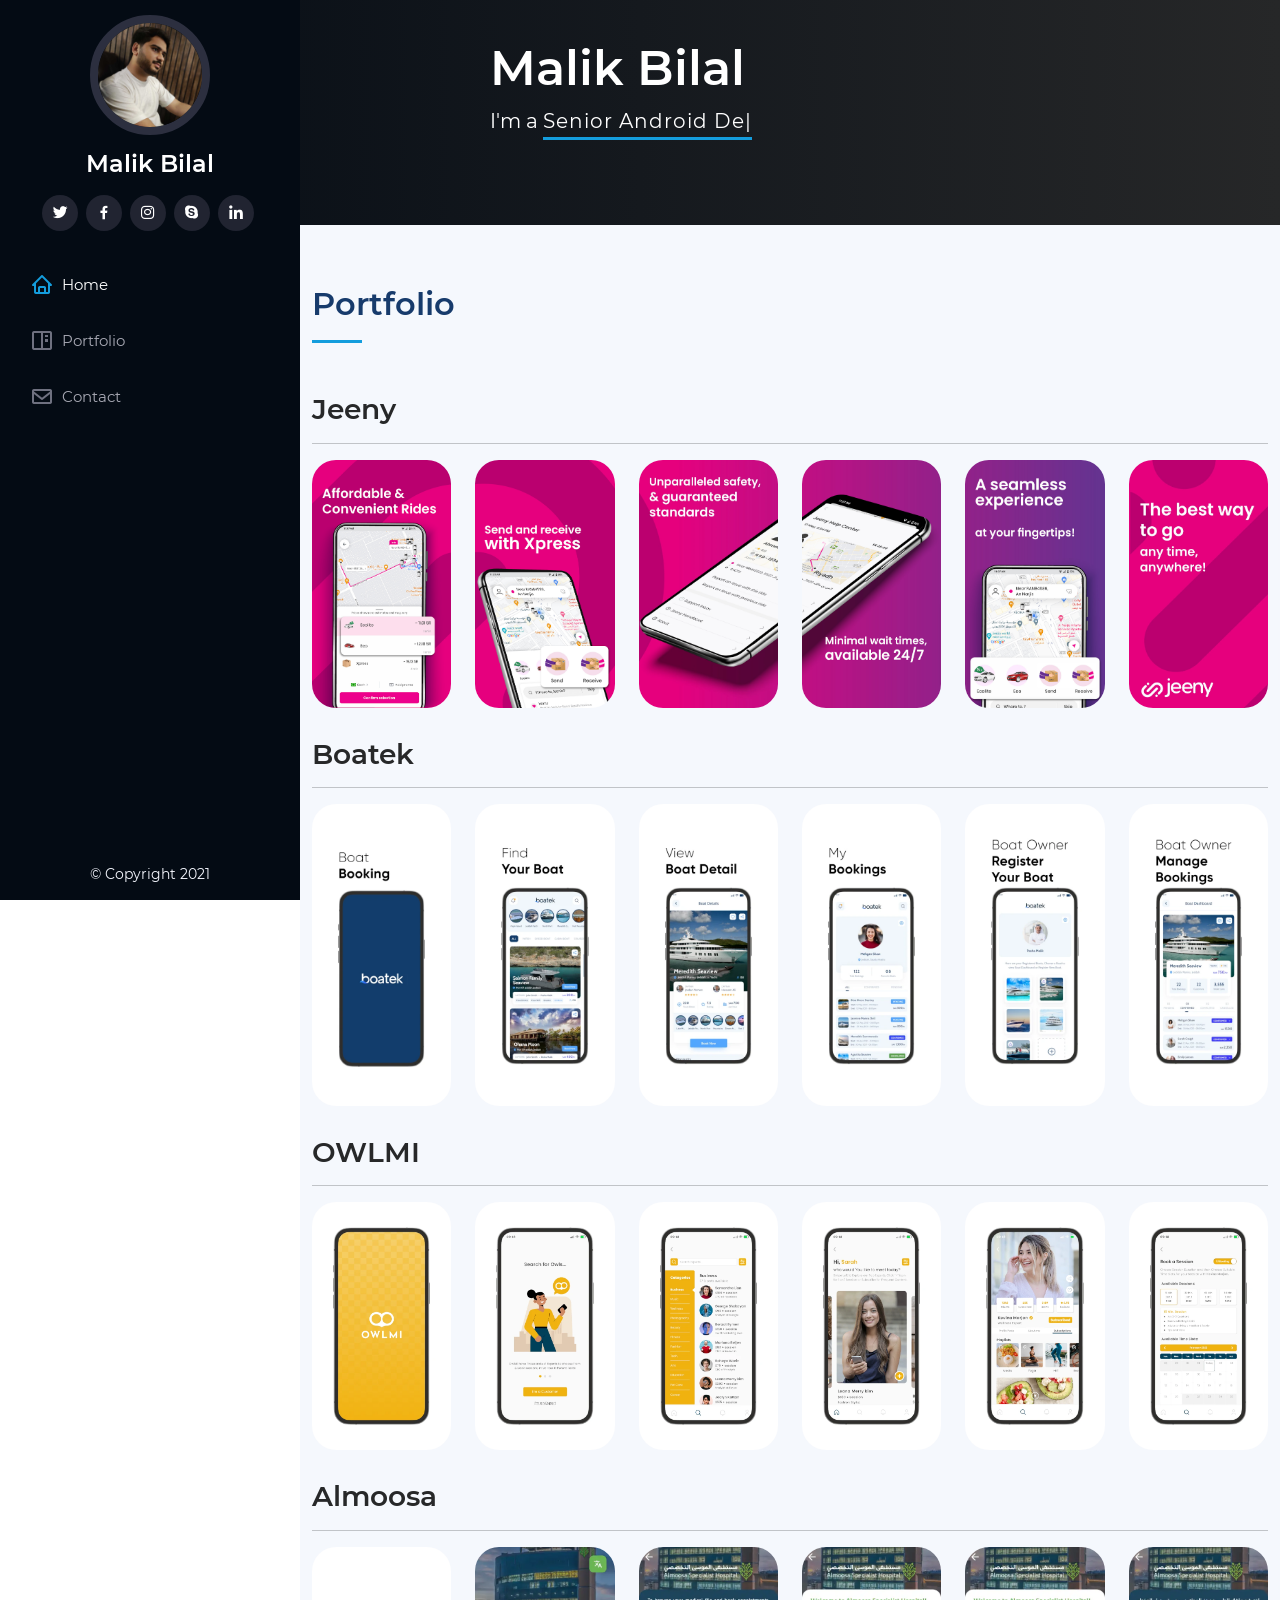
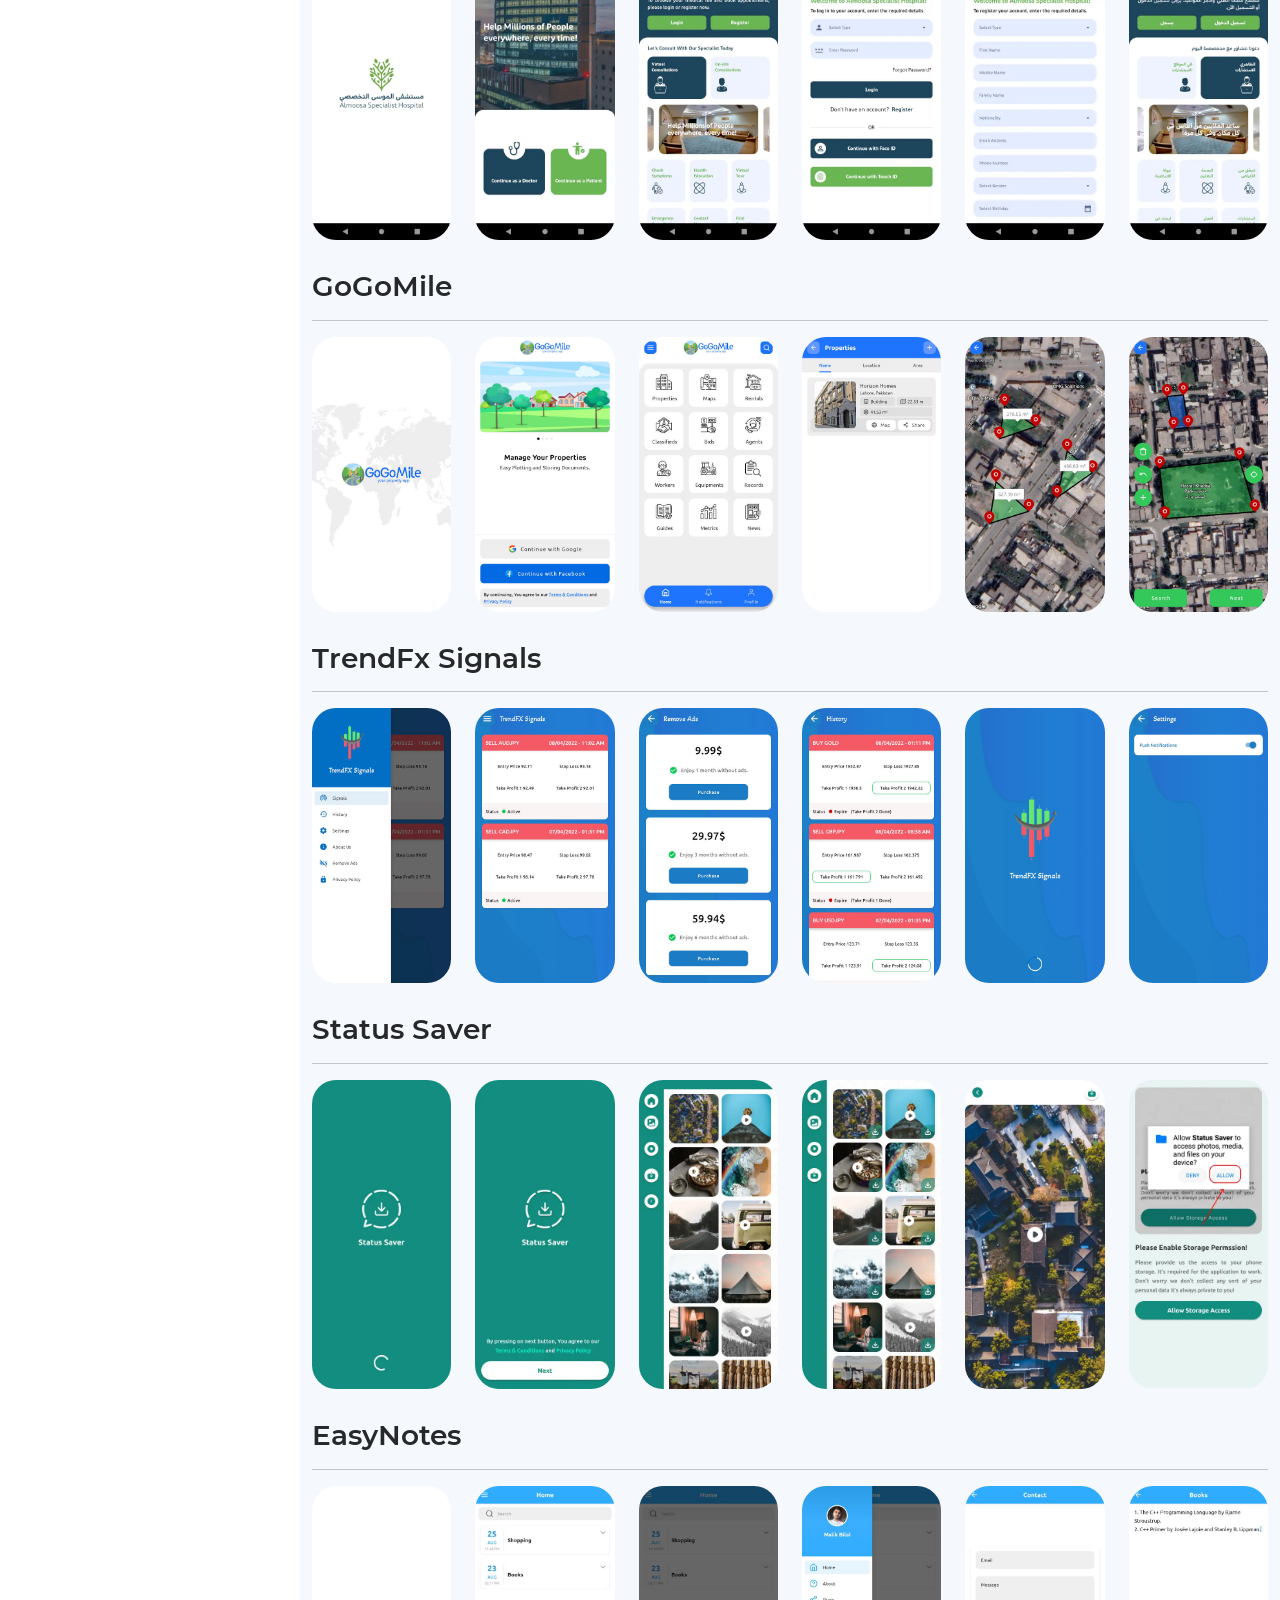
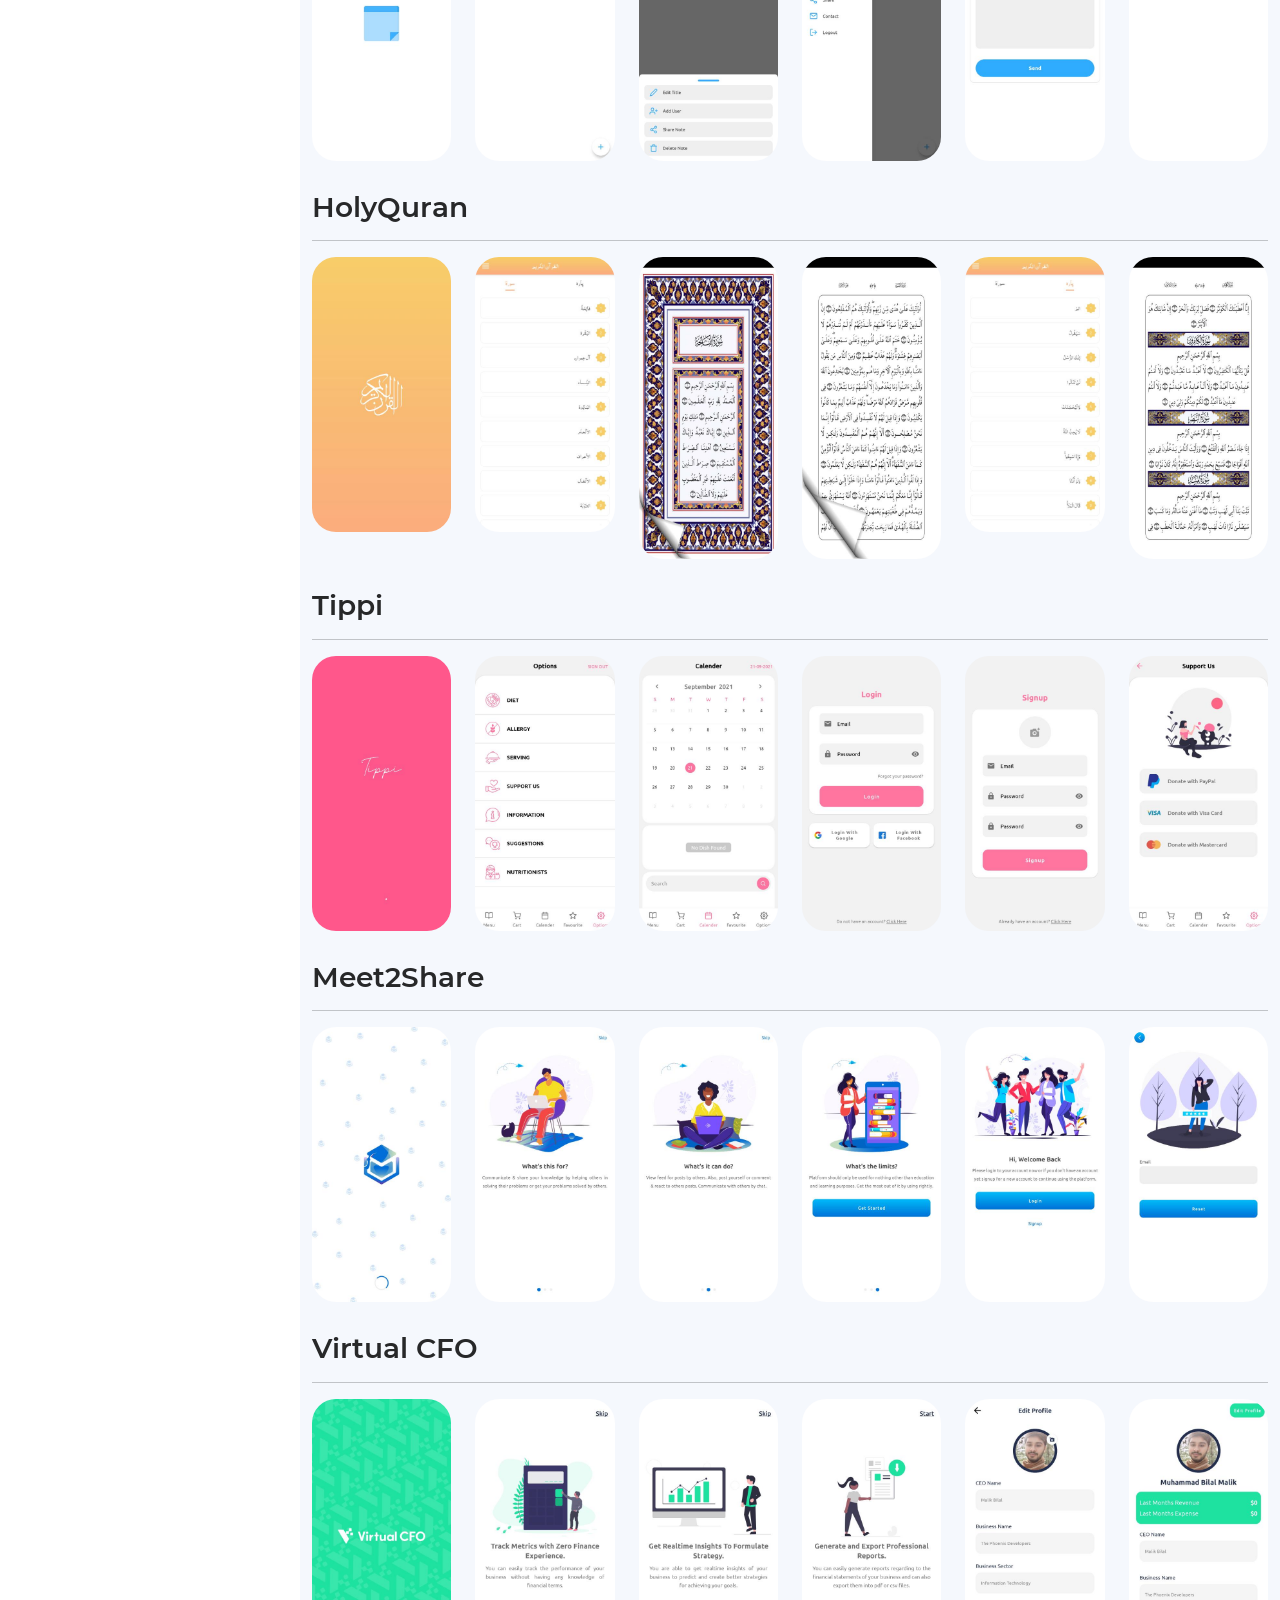
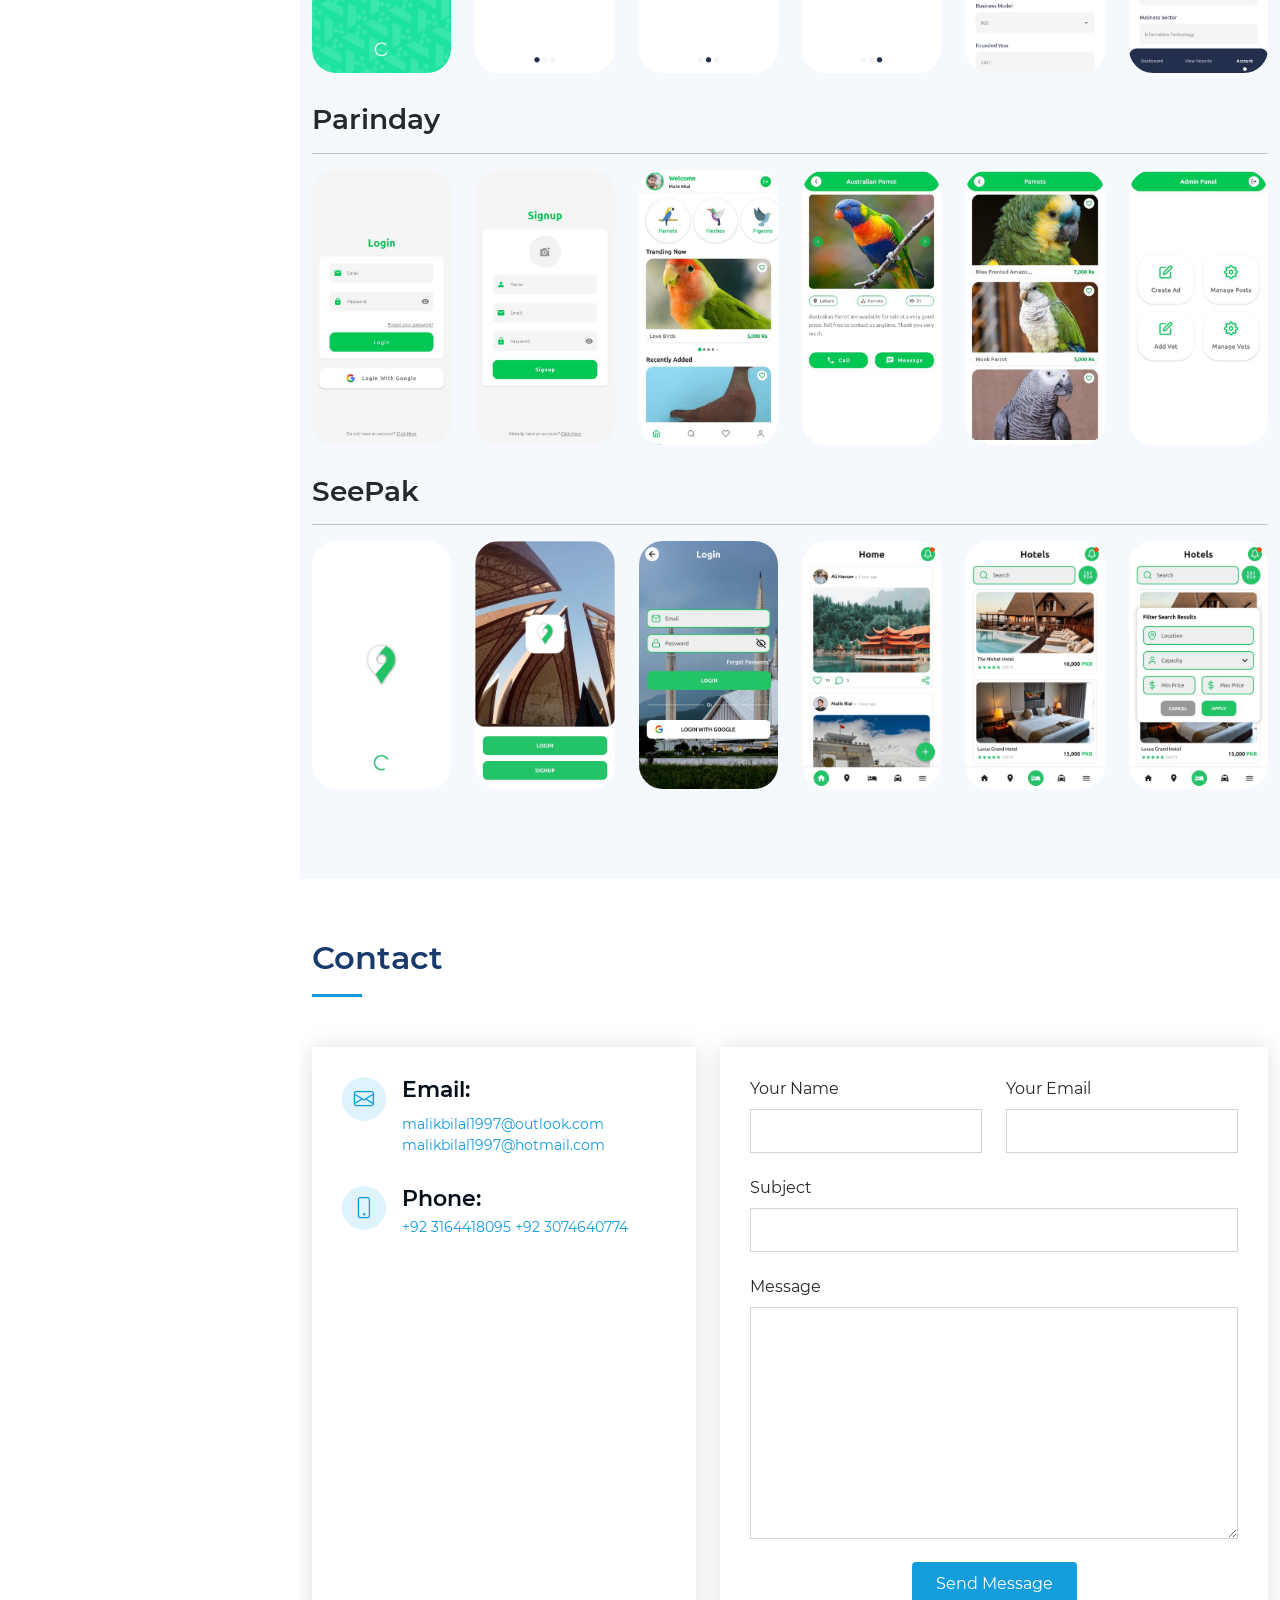
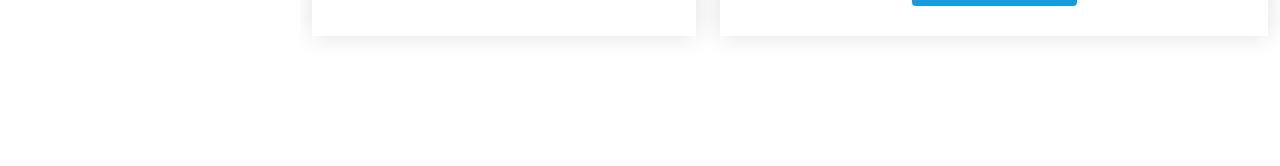
==== commit 5d8ebb20: "changes" ====
--- a/index.html
+++ b/index.html
@@ -55,7 +55,7 @@
   <section id="hero" class="d-flex flex-column justify-content-center align-items-center">
     <div class="hero-container" data-aos="fade-in">
       <h1>Malik Bilal</h1>
-      <p>I'm an <span class="typed" data-typed-items="Android Developer"></span></p>
+      <p>I'm a <span class="typed" data-typed-items="Senior Android Developer"></span></p>
     </div>
   </section><!-- End Hero -->
 
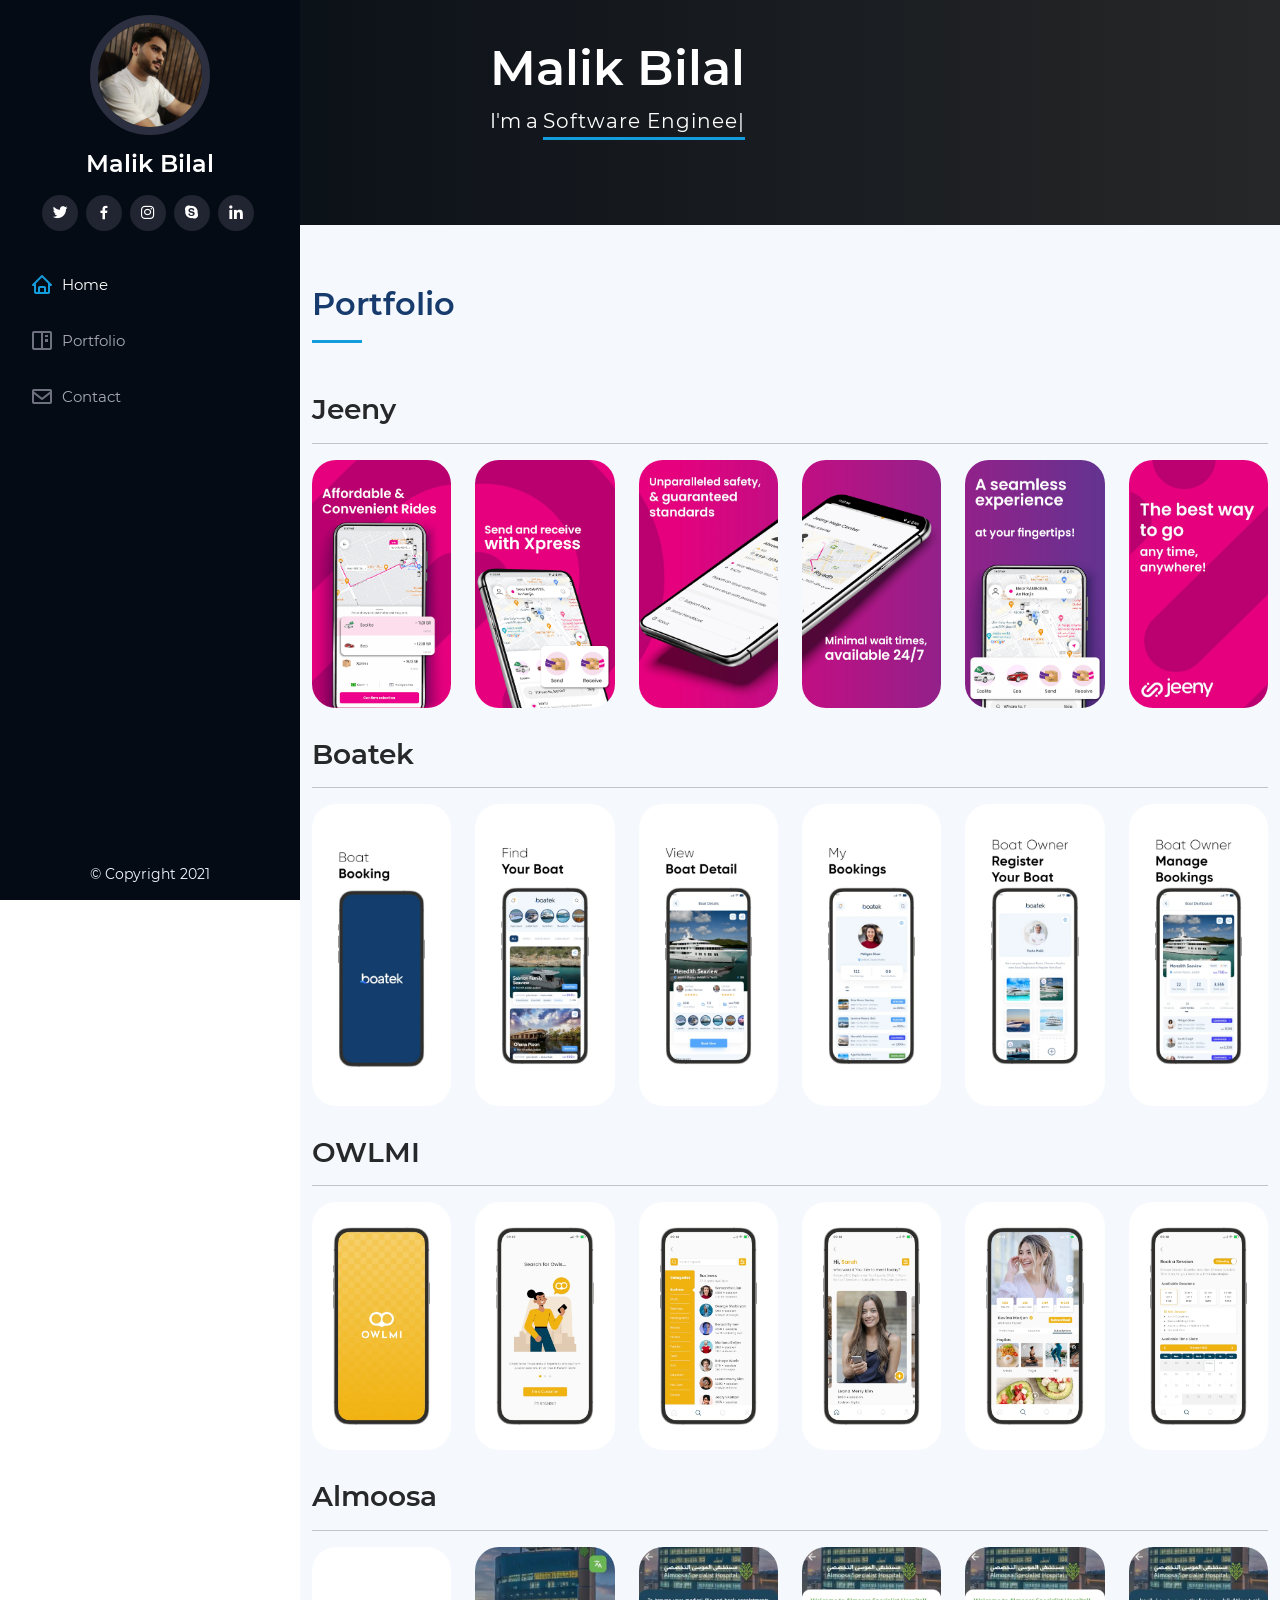
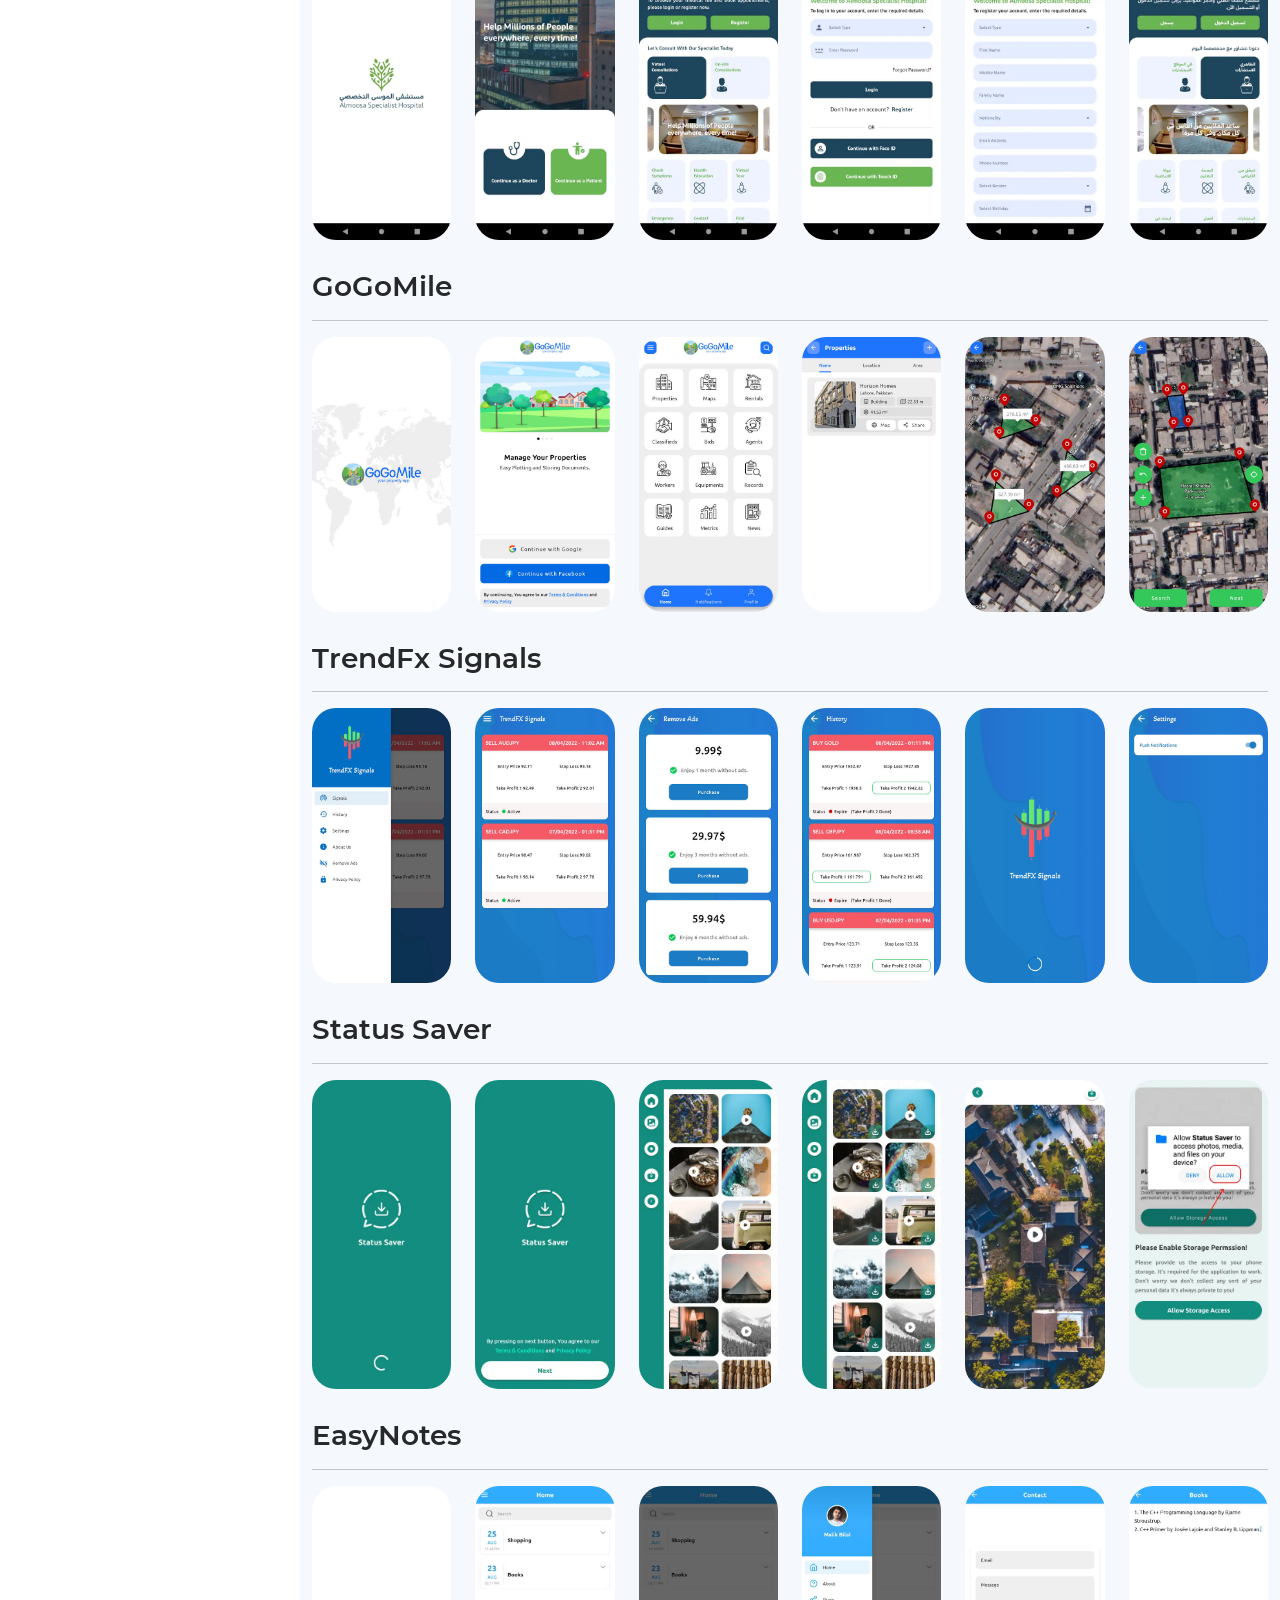
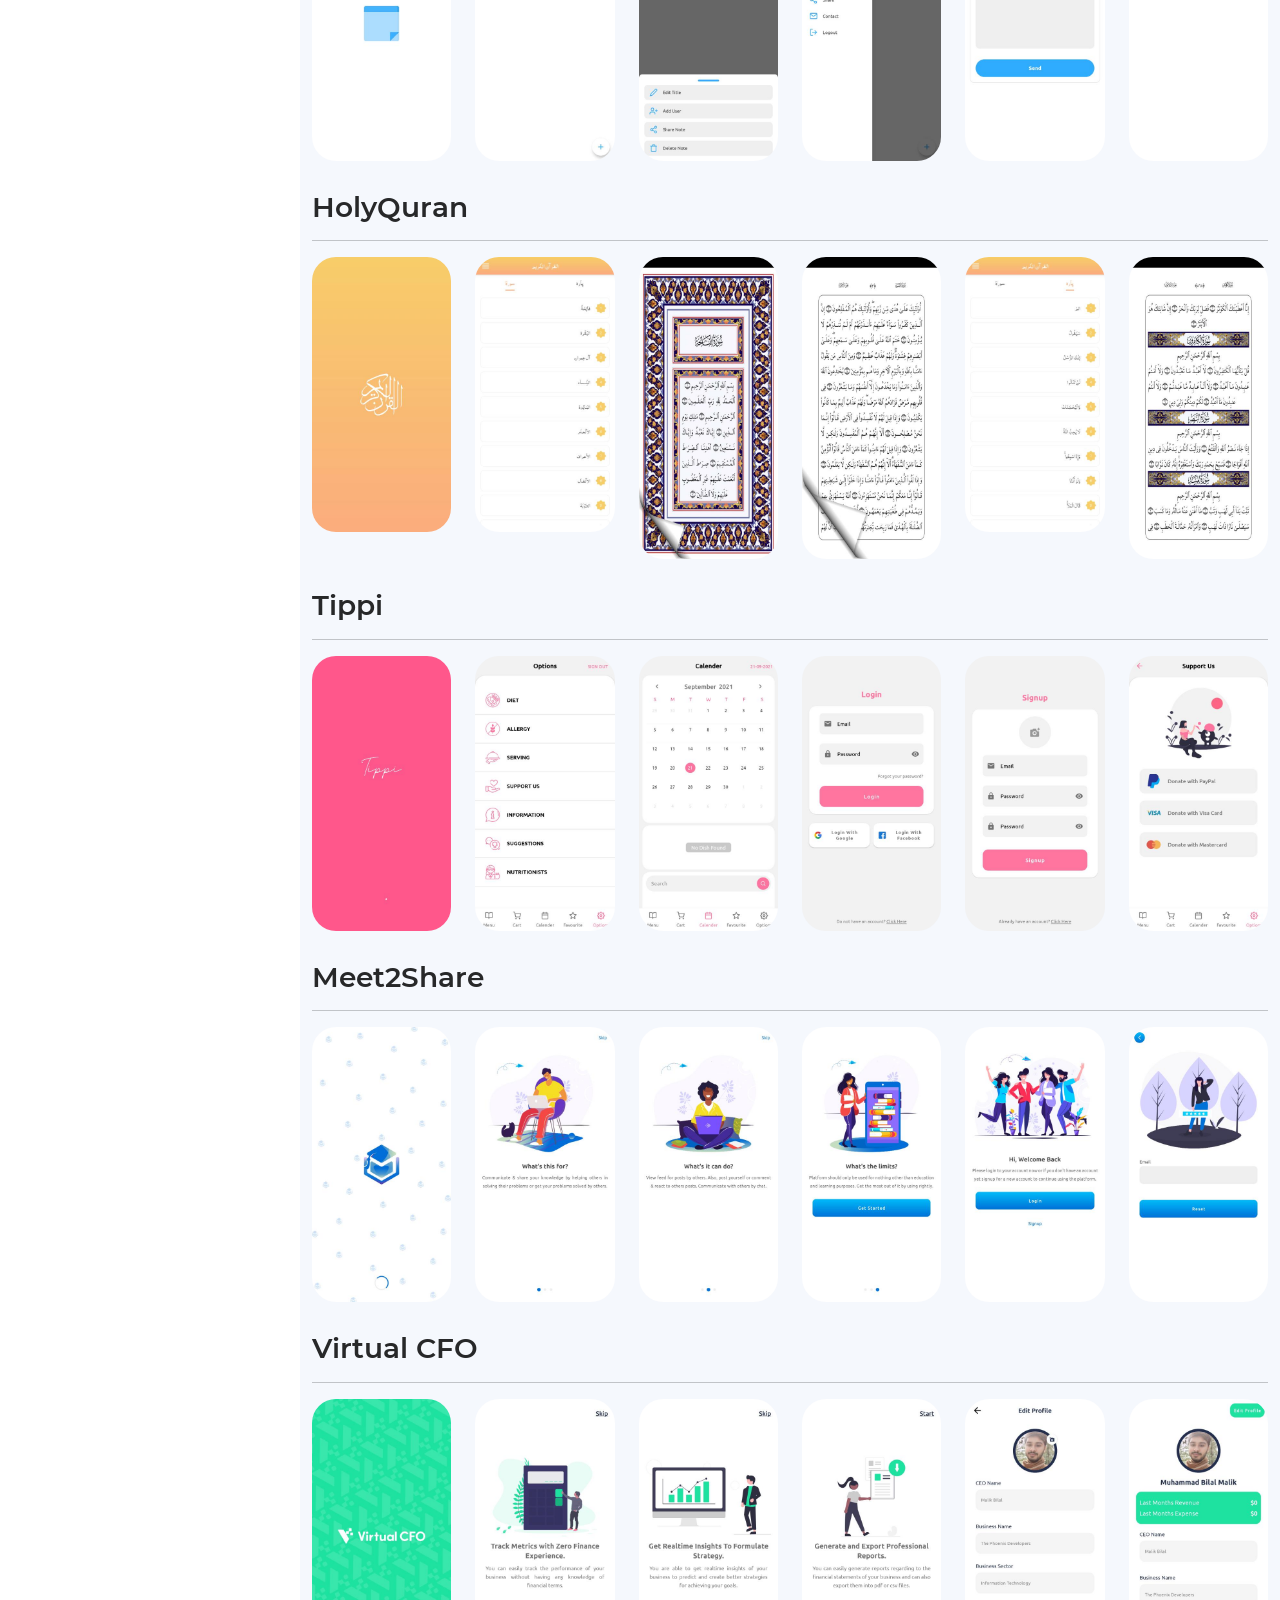
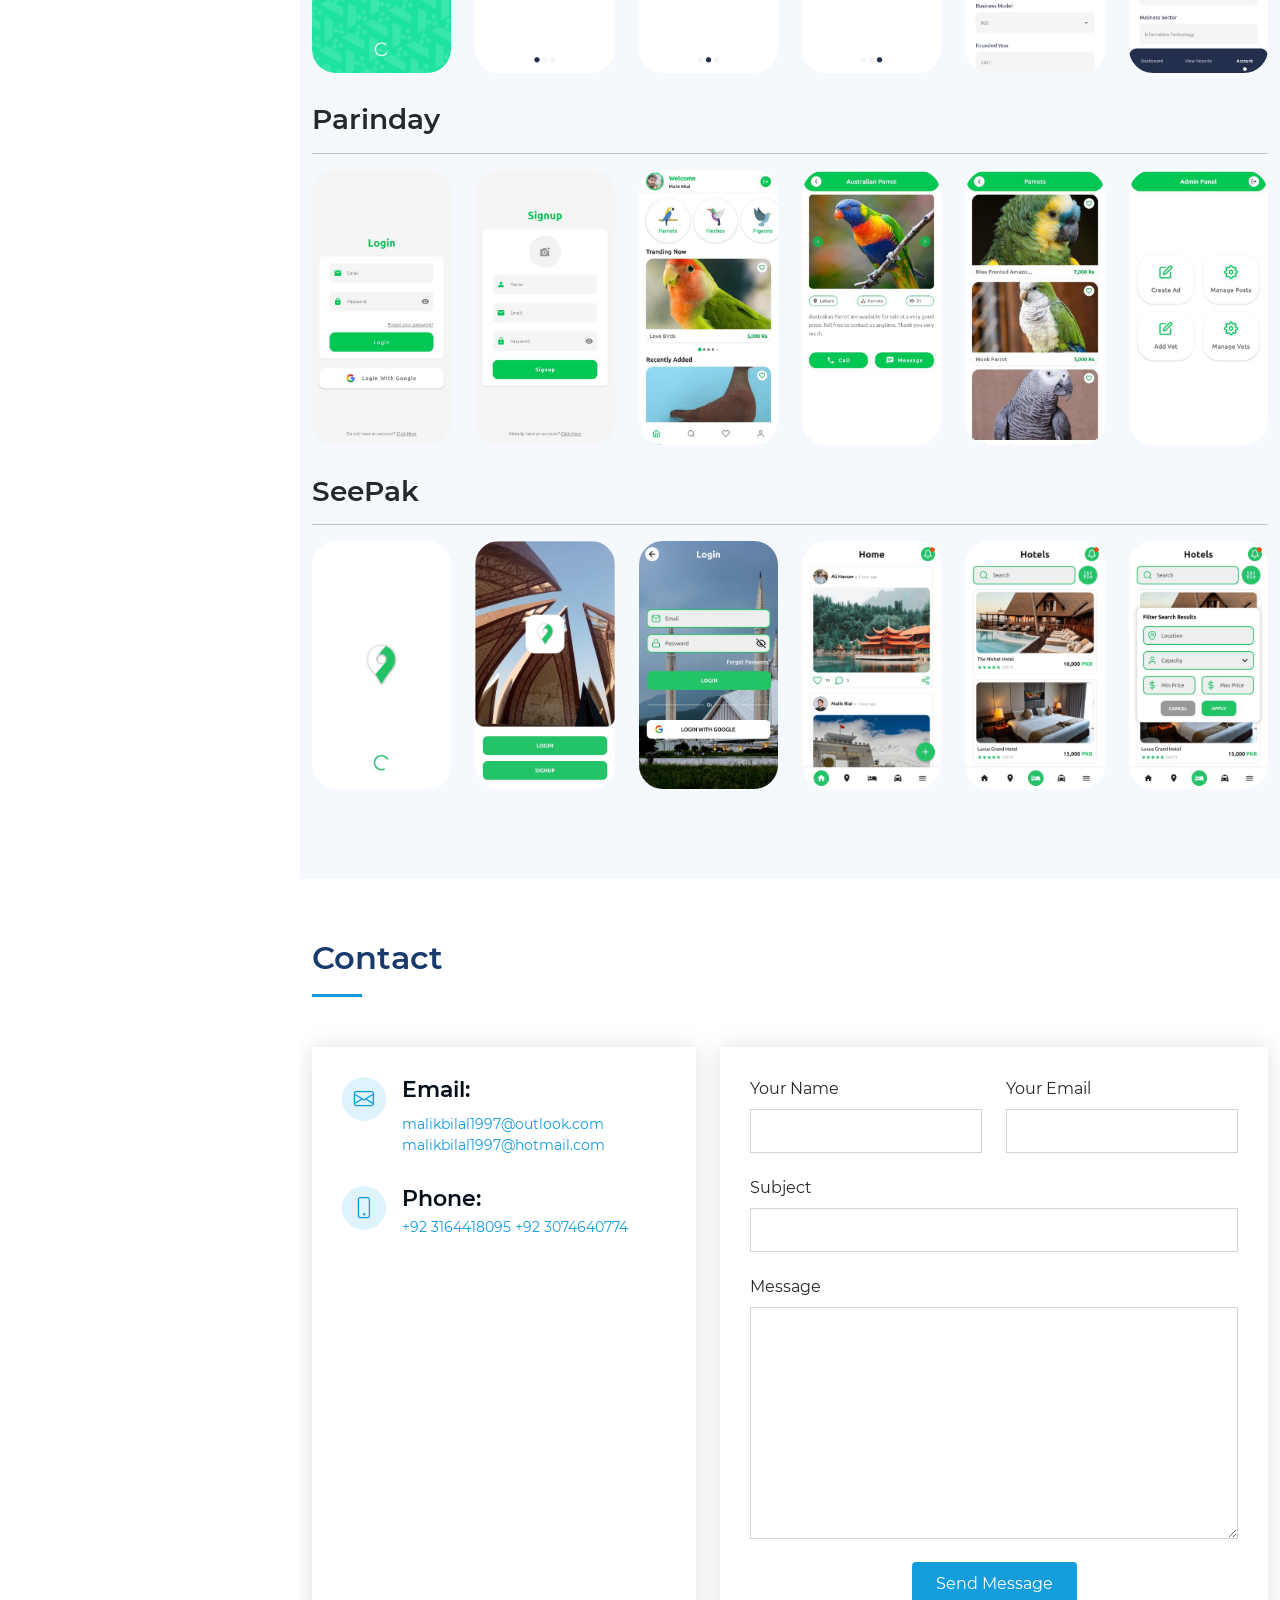
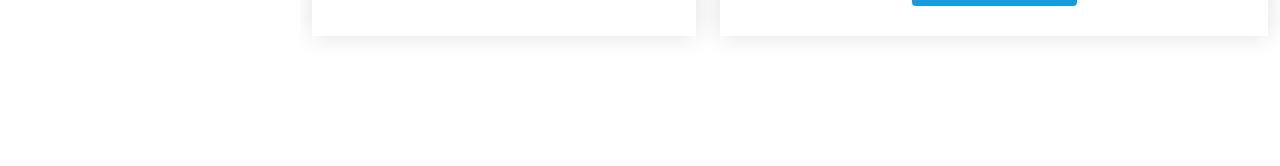
==== commit 5e676d93: "changes" ====
--- a/index.html
+++ b/index.html
@@ -55,7 +55,7 @@
   <section id="hero" class="d-flex flex-column justify-content-center align-items-center">
     <div class="hero-container" data-aos="fade-in">
       <h1>Malik Bilal</h1>
-      <p>I'm a <span class="typed" data-typed-items="Senior Android Developer"></span></p>
+      <p>I'm a <span class="typed" data-typed-items="Software Engineer"></span></p>
     </div>
   </section><!-- End Hero -->
 
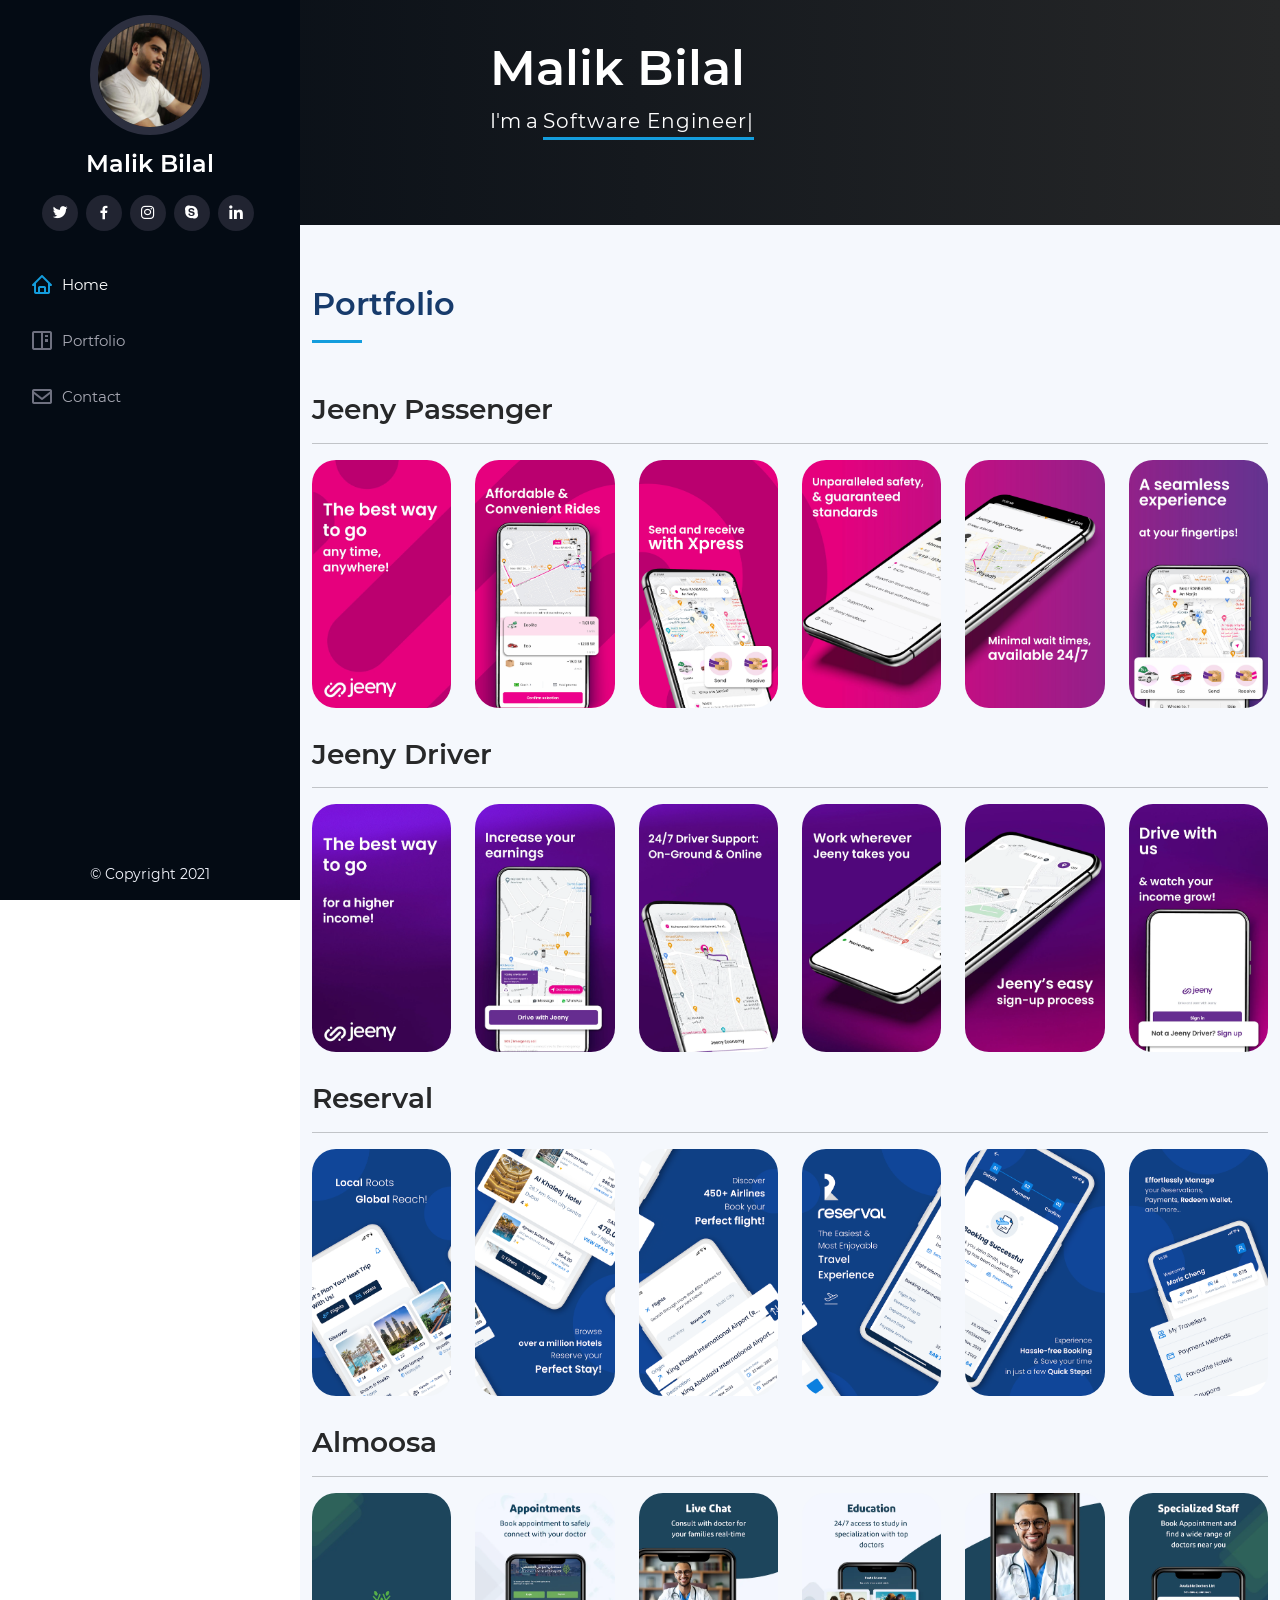
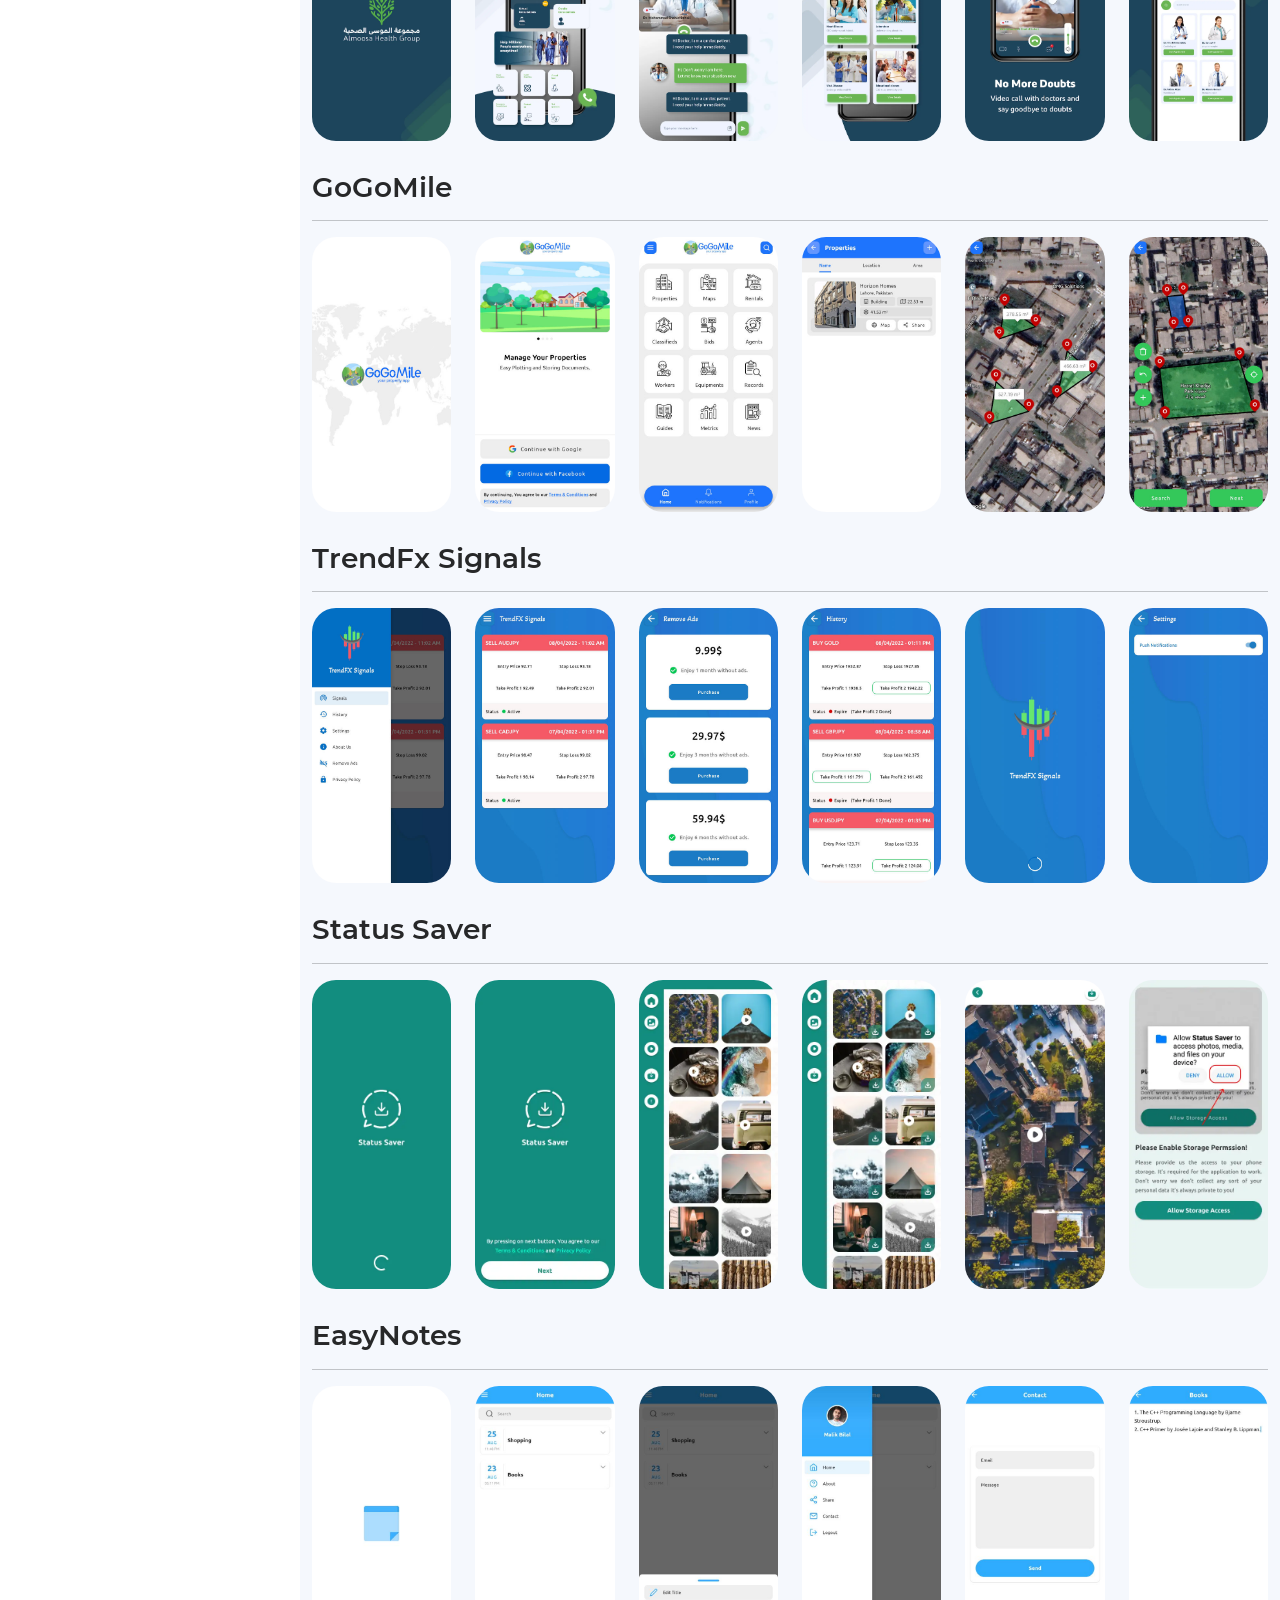
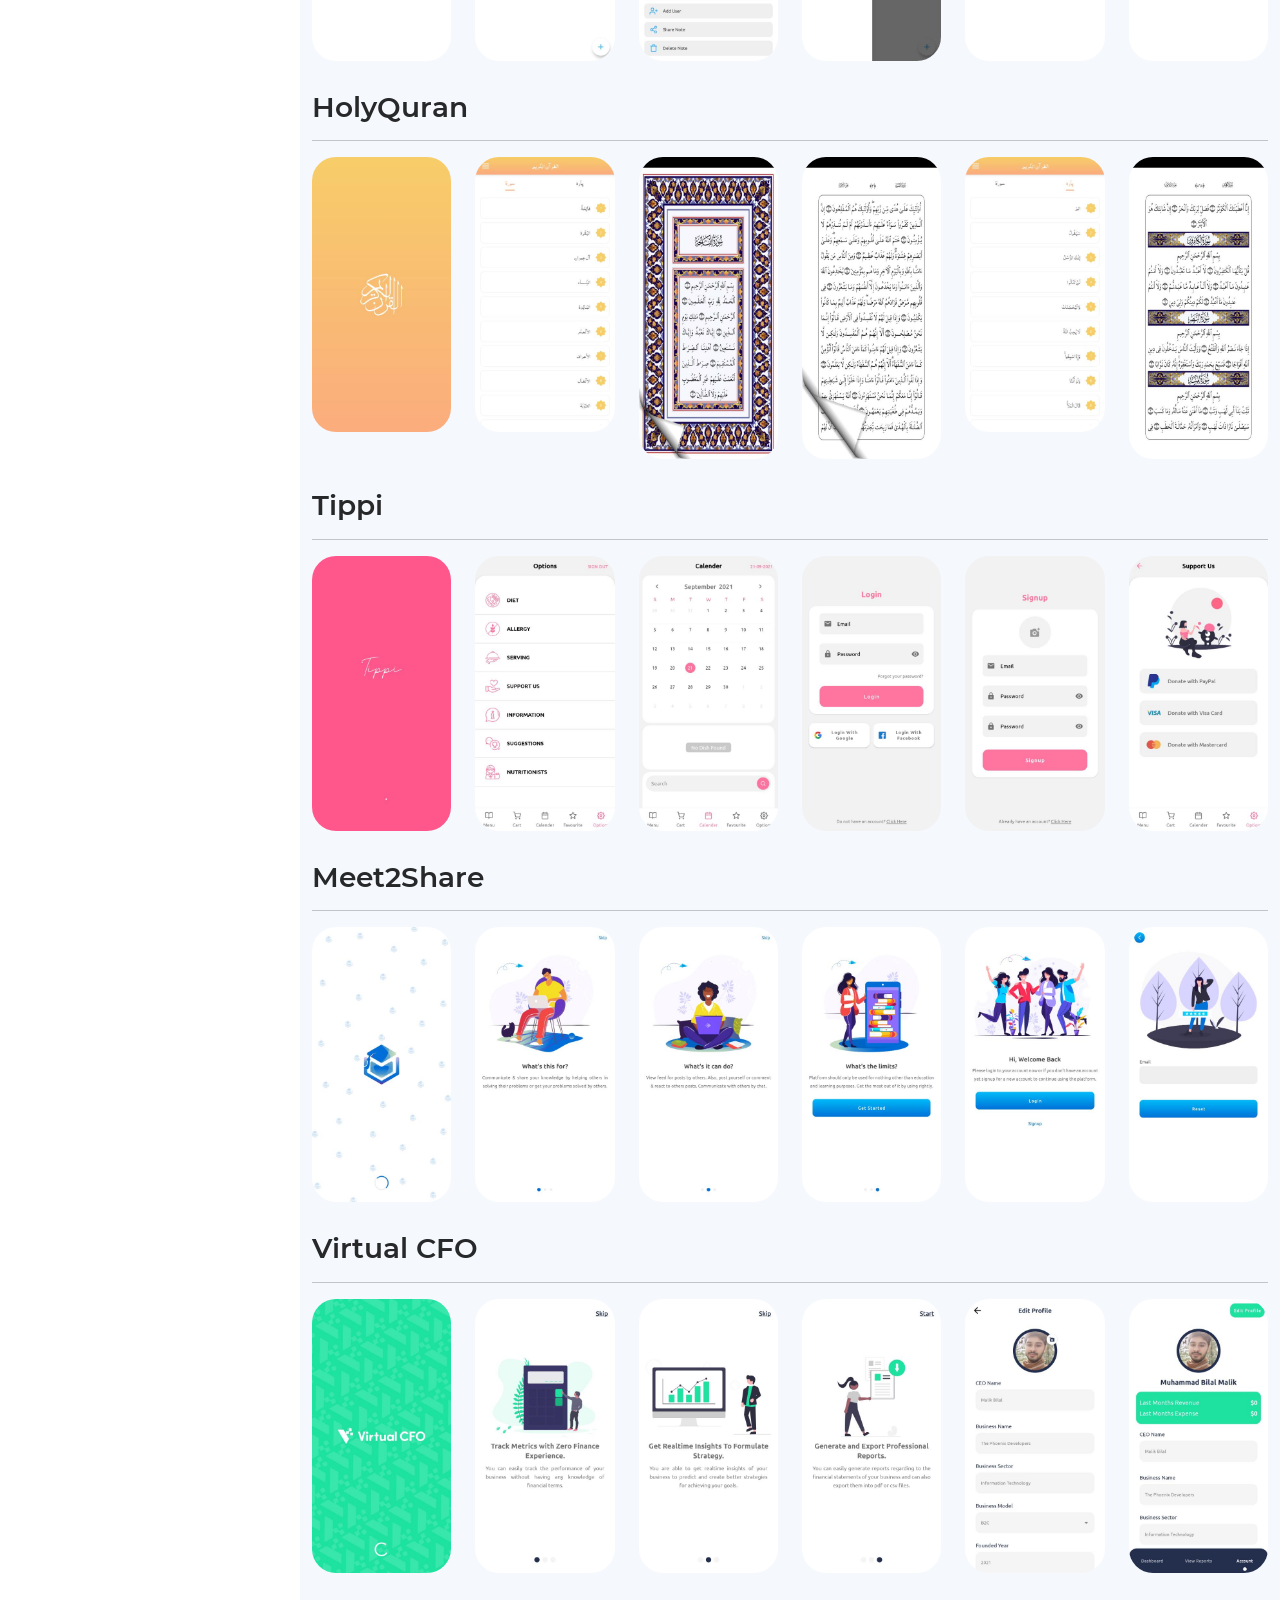
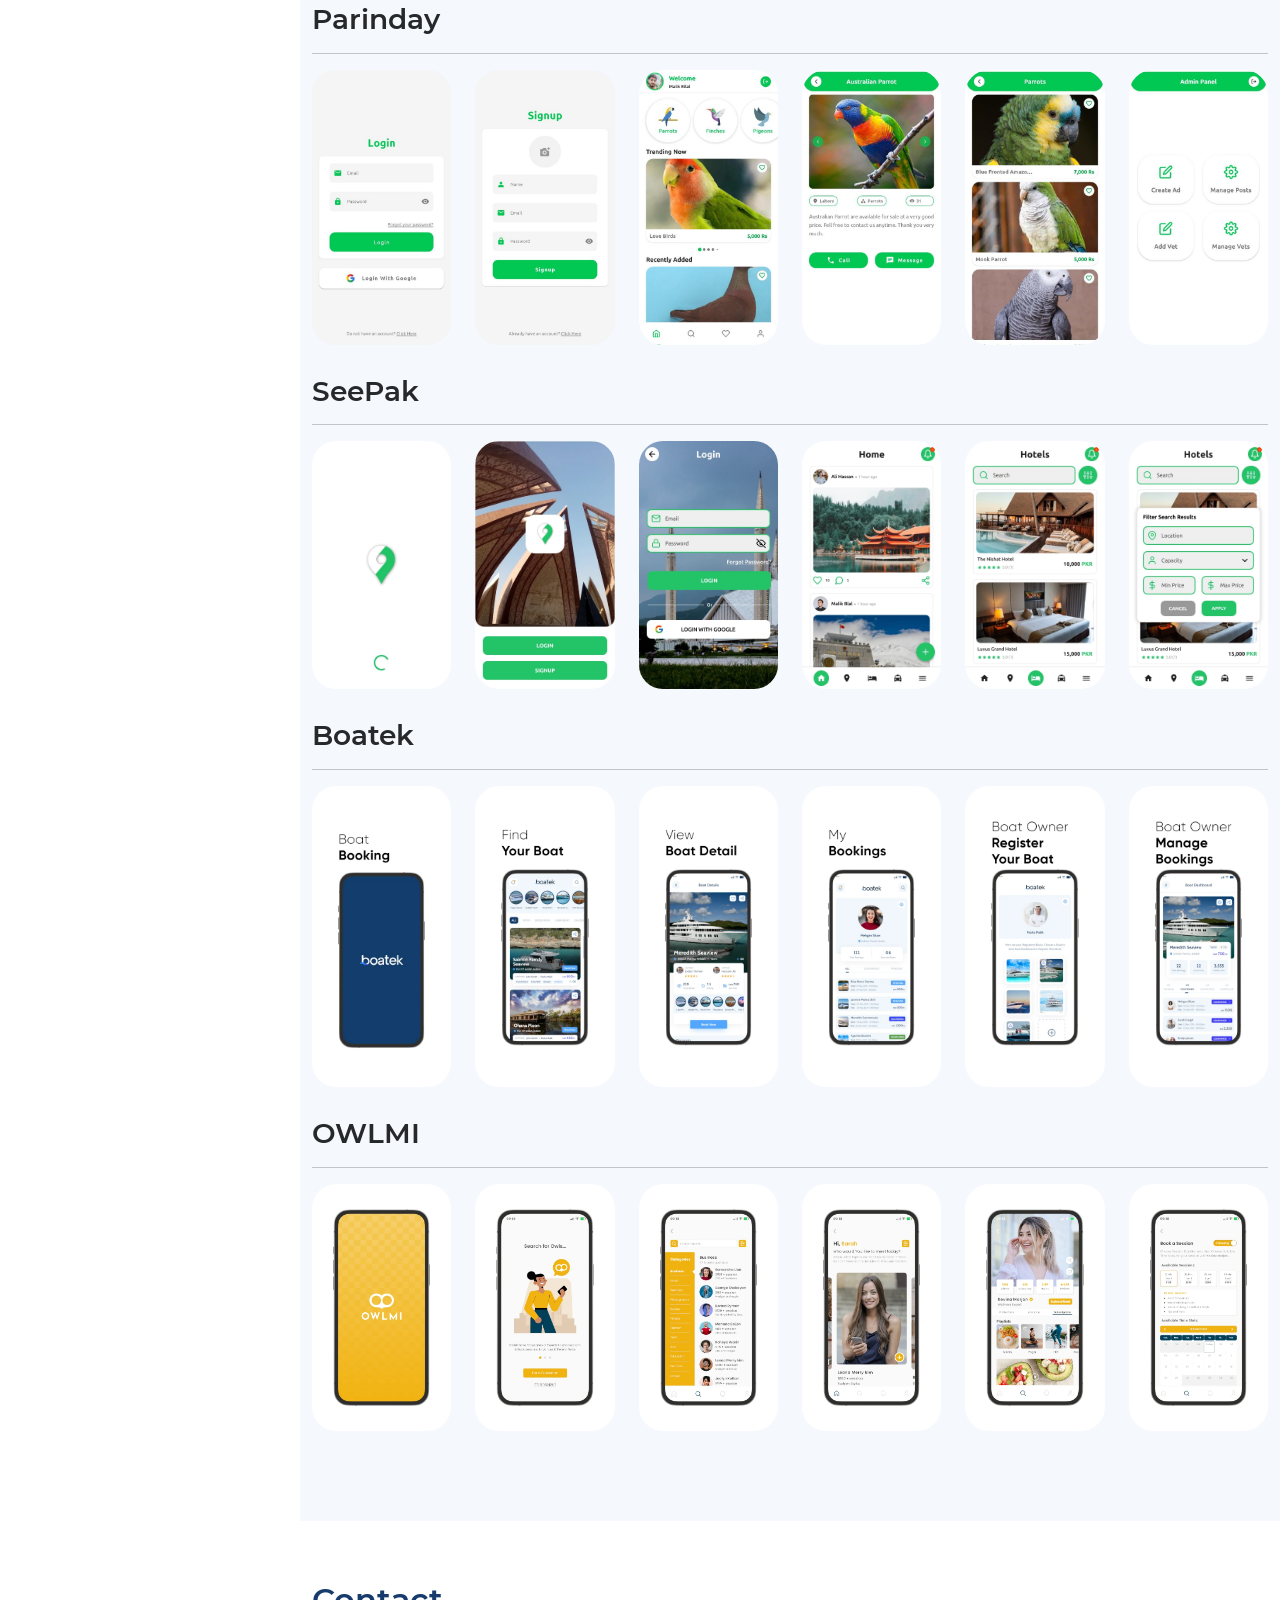
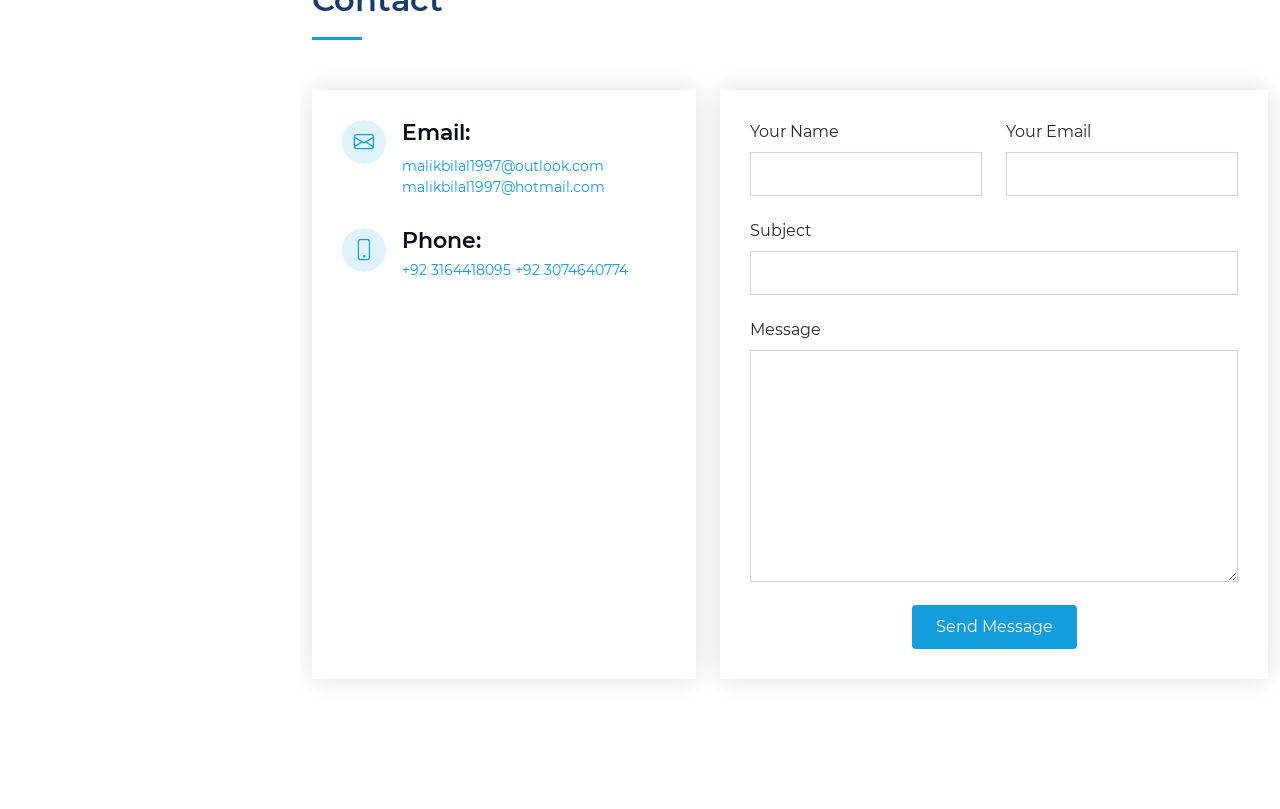
==== commit a7aa3dd0: "Changes" ====
--- a/index.html
+++ b/index.html
@@ -69,66 +69,936 @@
           <h2>Portfolio</h2>
         </div>
 
-        <h3>Jeeny</h3>
+        <h3>Jeeny Passenger</h3>
         <hr />
 
         <div class="row portfolio-container" data-aos="fade-up" data-aos-delay="100">      
 
           <div class="col-lg-2 col-md-4 col-4 portfolio-item filter-app">
             <div class="portfolio-wrap">
-              <img src="assets/img/portfolio/Jeeny/001.webp" class="img-fluid" alt="">
-              <div class="portfolio-links">
-                <a href="assets/img/portfolio/Jeeny/001.webp" data-gallery="portfolioGallery"
-                  class="portfolio-lightbox"><i class="bx bx-plus"></i></a>
-              </div>
-            </div>
-          </div>
-
-          <div class="col-lg-2 col-md-4 col-4 portfolio-item filter-app">
-            <div class="portfolio-wrap">
-              <img src="assets/img/portfolio/Jeeny/002.webp" class="img-fluid" alt="">
-              <div class="portfolio-links">
-                <a href="assets/img/portfolio/Jeeny/002.webp" data-gallery="portfolioGallery"
-                  class="portfolio-lightbox"><i class="bx bx-plus"></i></a>
-              </div>
-            </div>
-          </div>
-
-          <div class="col-lg-2 col-md-4 col-4 portfolio-item filter-app">
-            <div class="portfolio-wrap">
-              <img src="assets/img/portfolio/Jeeny/003.webp" class="img-fluid" alt="">
-              <div class="portfolio-links">
-                <a href="assets/img/portfolio/Jeeny/003.webp" data-gallery="portfolioGallery"
-                  class="portfolio-lightbox"><i class="bx bx-plus"></i></a>
-              </div>
-            </div>
-          </div>
-
-          <div class="col-lg-2 col-md-4 col-4 portfolio-item filter-app">
-            <div class="portfolio-wrap">
-              <img src="assets/img/portfolio/Jeeny/004.webp" class="img-fluid" alt="">
-              <div class="portfolio-links">
-                <a href="assets/img/portfolio/Jeeny/004.webp" data-gallery="portfolioGallery"
-                  class="portfolio-lightbox"><i class="bx bx-plus"></i></a>
-              </div>
-            </div>
-          </div>
-
-          <div class="col-lg-2 col-md-4 col-4 portfolio-item filter-app">
-            <div class="portfolio-wrap">
-              <img src="assets/img/portfolio/Jeeny/005.webp" class="img-fluid" alt="">
-              <div class="portfolio-links">
-                <a href="assets/img/portfolio/Jeeny/005.webp" data-gallery="portfolioGallery"
-                  class="portfolio-lightbox"><i class="bx bx-plus"></i></a>
-              </div>
-            </div>
-          </div>
-
-          <div class="col-lg-2 col-md-4 col-4 portfolio-item filter-app">
-            <div class="portfolio-wrap">
-              <img src="assets/img/portfolio/Jeeny/006.webp" class="img-fluid" alt="">
-              <div class="portfolio-links">
-                <a href="assets/img/portfolio/Jeeny/006.webp" data-gallery="portfolioGallery"
+              <img src="assets/img/portfolio/JeenyPassenger/006.webp" class="img-fluid" alt="">
+              <div class="portfolio-links">
+                <a href="assets/img/portfolio/JeenyPassenger/006.webp" data-gallery="portfolioGallery"
+                  class="portfolio-lightbox"><i class="bx bx-plus"></i></a>
+              </div>
+            </div>
+          </div>
+
+          <div class="col-lg-2 col-md-4 col-4 portfolio-item filter-app">
+            <div class="portfolio-wrap">
+              <img src="assets/img/portfolio/JeenyPassenger/001.webp" class="img-fluid" alt="">
+              <div class="portfolio-links">
+                <a href="assets/img/portfolio/JeenyPassenger/001.webp" data-gallery="portfolioGallery"
+                  class="portfolio-lightbox"><i class="bx bx-plus"></i></a>
+              </div>
+            </div>
+          </div>
+
+          <div class="col-lg-2 col-md-4 col-4 portfolio-item filter-app">
+            <div class="portfolio-wrap">
+              <img src="assets/img/portfolio/JeenyPassenger/002.webp" class="img-fluid" alt="">
+              <div class="portfolio-links">
+                <a href="assets/img/portfolio/JeenyPassenger/002.webp" data-gallery="portfolioGallery"
+                  class="portfolio-lightbox"><i class="bx bx-plus"></i></a>
+              </div>
+            </div>
+          </div>
+
+          <div class="col-lg-2 col-md-4 col-4 portfolio-item filter-app">
+            <div class="portfolio-wrap">
+              <img src="assets/img/portfolio/JeenyPassenger/003.webp" class="img-fluid" alt="">
+              <div class="portfolio-links">
+                <a href="assets/img/portfolio/JeenyPassenger/003.webp" data-gallery="portfolioGallery"
+                  class="portfolio-lightbox"><i class="bx bx-plus"></i></a>
+              </div>
+            </div>
+          </div>
+
+          <div class="col-lg-2 col-md-4 col-4 portfolio-item filter-app">
+            <div class="portfolio-wrap">
+              <img src="assets/img/portfolio/JeenyPassenger/004.webp" class="img-fluid" alt="">
+              <div class="portfolio-links">
+                <a href="assets/img/portfolio/JeenyPassenger/004.webp" data-gallery="portfolioGallery"
+                  class="portfolio-lightbox"><i class="bx bx-plus"></i></a>
+              </div>
+            </div>
+          </div>
+
+          <div class="col-lg-2 col-md-4 col-4 portfolio-item filter-app">
+            <div class="portfolio-wrap">
+              <img src="assets/img/portfolio/JeenyPassenger/005.webp" class="img-fluid" alt="">
+              <div class="portfolio-links">
+                <a href="assets/img/portfolio/JeenyPassenger/005.webp" data-gallery="portfolioGallery"
+                  class="portfolio-lightbox"><i class="bx bx-plus"></i></a>
+              </div>
+            </div>
+          </div>
+
+        </div>
+
+        <h3>Jeeny Driver</h3>
+        <hr />
+
+        <div class="row portfolio-container" data-aos="fade-up" data-aos-delay="100">      
+
+          <div class="col-lg-2 col-md-4 col-4 portfolio-item filter-app">
+            <div class="portfolio-wrap">
+              <img src="assets/img/portfolio/JeenyDriver/1.webp" class="img-fluid" alt="">
+              <div class="portfolio-links">
+                <a href="assets/img/portfolio/JeenyDriver/1.webp" data-gallery="portfolioGallery"
+                  class="portfolio-lightbox"><i class="bx bx-plus"></i></a>
+              </div>
+            </div>
+          </div>
+
+          <div class="col-lg-2 col-md-4 col-4 portfolio-item filter-app">
+            <div class="portfolio-wrap">
+              <img src="assets/img/portfolio/JeenyDriver/2.webp" class="img-fluid" alt="">
+              <div class="portfolio-links">
+                <a href="assets/img/portfolio/JeenyDriver/2.webp" data-gallery="portfolioGallery"
+                  class="portfolio-lightbox"><i class="bx bx-plus"></i></a>
+              </div>
+            </div>
+          </div>
+
+          <div class="col-lg-2 col-md-4 col-4 portfolio-item filter-app">
+            <div class="portfolio-wrap">
+              <img src="assets/img/portfolio/JeenyDriver/3.webp" class="img-fluid" alt="">
+              <div class="portfolio-links">
+                <a href="assets/img/portfolio/JeenyDriver/3.webp" data-gallery="portfolioGallery"
+                  class="portfolio-lightbox"><i class="bx bx-plus"></i></a>
+              </div>
+            </div>
+          </div>
+
+          <div class="col-lg-2 col-md-4 col-4 portfolio-item filter-app">
+            <div class="portfolio-wrap">
+              <img src="assets/img/portfolio/JeenyDriver/4.webp" class="img-fluid" alt="">
+              <div class="portfolio-links">
+                <a href="assets/img/portfolio/JeenyDriver/4.webp" data-gallery="portfolioGallery"
+                  class="portfolio-lightbox"><i class="bx bx-plus"></i></a>
+              </div>
+            </div>
+          </div>
+
+          <div class="col-lg-2 col-md-4 col-4 portfolio-item filter-app">
+            <div class="portfolio-wrap">
+              <img src="assets/img/portfolio/JeenyDriver/5.webp" class="img-fluid" alt="">
+              <div class="portfolio-links">
+                <a href="assets/img/portfolio/JeenyDriver/5.webp" data-gallery="portfolioGallery"
+                  class="portfolio-lightbox"><i class="bx bx-plus"></i></a>
+              </div>
+            </div>
+          </div>
+
+          <div class="col-lg-2 col-md-4 col-4 portfolio-item filter-app">
+            <div class="portfolio-wrap">
+              <img src="assets/img/portfolio/JeenyDriver/6.webp" class="img-fluid" alt="">
+              <div class="portfolio-links">
+                <a href="assets/img/portfolio/JeenyDriver/6.webp" data-gallery="portfolioGallery"
+                  class="portfolio-lightbox"><i class="bx bx-plus"></i></a>
+              </div>
+            </div>
+          </div>
+
+        </div>
+
+        <h3>Reserval</h3>
+        <hr />
+
+        <div class="row portfolio-container" data-aos="fade-up" data-aos-delay="100">      
+
+          <div class="col-lg-2 col-md-4 col-4 portfolio-item filter-app">
+            <div class="portfolio-wrap">
+              <img src="assets/img/portfolio/Reserval/1.webp" class="img-fluid" alt="">
+              <div class="portfolio-links">
+                <a href="assets/img/portfolio/Reserval/1.webp" data-gallery="portfolioGallery"
+                  class="portfolio-lightbox"><i class="bx bx-plus"></i></a>
+              </div>
+            </div>
+          </div>
+
+          <div class="col-lg-2 col-md-4 col-4 portfolio-item filter-app">
+            <div class="portfolio-wrap">
+              <img src="assets/img/portfolio/Reserval/2.webp" class="img-fluid" alt="">
+              <div class="portfolio-links">
+                <a href="assets/img/portfolio/Reserval/2.webp" data-gallery="portfolioGallery"
+                  class="portfolio-lightbox"><i class="bx bx-plus"></i></a>
+              </div>
+            </div>
+          </div>
+
+          <div class="col-lg-2 col-md-4 col-4 portfolio-item filter-app">
+            <div class="portfolio-wrap">
+              <img src="assets/img/portfolio/Reserval/3.webp" class="img-fluid" alt="">
+              <div class="portfolio-links">
+                <a href="assets/img/portfolio/Reserval/3.webp" data-gallery="portfolioGallery"
+                  class="portfolio-lightbox"><i class="bx bx-plus"></i></a>
+              </div>
+            </div>
+          </div>
+
+          <div class="col-lg-2 col-md-4 col-4 portfolio-item filter-app">
+            <div class="portfolio-wrap">
+              <img src="assets/img/portfolio/Reserval/4.webp" class="img-fluid" alt="">
+              <div class="portfolio-links">
+                <a href="assets/img/portfolio/Reserval/4.webp" data-gallery="portfolioGallery"
+                  class="portfolio-lightbox"><i class="bx bx-plus"></i></a>
+              </div>
+            </div>
+          </div>
+
+          <div class="col-lg-2 col-md-4 col-4 portfolio-item filter-app">
+            <div class="portfolio-wrap">
+              <img src="assets/img/portfolio/Reserval/5.webp" class="img-fluid" alt="">
+              <div class="portfolio-links">
+                <a href="assets/img/portfolio/Reserval/5.webp" data-gallery="portfolioGallery"
+                  class="portfolio-lightbox"><i class="bx bx-plus"></i></a>
+              </div>
+            </div>
+          </div>
+
+          <div class="col-lg-2 col-md-4 col-4 portfolio-item filter-app">
+            <div class="portfolio-wrap">
+              <img src="assets/img/portfolio/Reserval/6.webp" class="img-fluid" alt="">
+              <div class="portfolio-links">
+                <a href="assets/img/portfolio/Reserval/6.webp" data-gallery="portfolioGallery"
+                  class="portfolio-lightbox"><i class="bx bx-plus"></i></a>
+              </div>
+            </div>
+          </div>
+
+        </div>
+
+        <h3>Almoosa</h3>
+        <hr />
+
+        <div class="row portfolio-container" data-aos="fade-up" data-aos-delay="100">
+
+          <div class="col-lg-2 col-md-4 col-4 portfolio-item filter-app">
+            <div class="portfolio-wrap">
+              <img src="assets/img/portfolio/Almoosa/1.webp" class="img-fluid" alt="">
+              <div class="portfolio-links">
+                <a href="assets/img/portfolio/Almoosa/1.webp" data-gallery="portfolioGallery"
+                  class="portfolio-lightbox"><i class="bx bx-plus"></i></a>
+              </div>
+            </div>
+          </div>
+
+          <div class="col-lg-2 col-md-4 col-4 portfolio-item filter-app">
+            <div class="portfolio-wrap">
+              <img src="assets/img/portfolio/Almoosa/2.webp" class="img-fluid" alt="">
+              <div class="portfolio-links">
+                <a href="assets/img/portfolio/Almoosa/2.webp" data-gallery="portfolioGallery"
+                  class="portfolio-lightbox"><i class="bx bx-plus"></i></a>
+              </div>
+            </div>
+          </div>
+
+          <div class="col-lg-2 col-md-4 col-4 portfolio-item filter-app">
+            <div class="portfolio-wrap">
+              <img src="assets/img/portfolio/Almoosa/3.webp" class="img-fluid" alt="">
+              <div class="portfolio-links">
+                <a href="assets/img/portfolio/Almoosa/3.webp" data-gallery="portfolioGallery"
+                  class="portfolio-lightbox"><i class="bx bx-plus"></i></a>
+              </div>
+            </div>
+          </div>
+
+          <div class="col-lg-2 col-md-4 col-4 portfolio-item filter-app">
+            <div class="portfolio-wrap">
+              <img src="assets/img/portfolio/Almoosa/4.webp" class="img-fluid" alt="">
+              <div class="portfolio-links">
+                <a href="assets/img/portfolio/Almoosa/4.webp" data-gallery="portfolioGallery"
+                  class="portfolio-lightbox"><i class="bx bx-plus"></i></a>
+              </div>
+            </div>
+          </div>
+
+          <div class="col-lg-2 col-md-4 col-4 portfolio-item filter-app">
+            <div class="portfolio-wrap">
+              <img src="assets/img/portfolio/Almoosa/5.webp" class="img-fluid" alt="">
+              <div class="portfolio-links">
+                <a href="assets/img/portfolio/Almoosa/5.webp" data-gallery="portfolioGallery"
+                  class="portfolio-lightbox"><i class="bx bx-plus"></i></a>
+              </div>
+            </div>
+          </div>
+
+          <div class="col-lg-2 col-md-4 col-4 portfolio-item filter-app">
+            <div class="portfolio-wrap">
+              <img src="assets/img/portfolio/Almoosa/6.webp" class="img-fluid" alt="">
+              <div class="portfolio-links">
+                <a href="assets/img/portfolio/Almoosa/6.webp" data-gallery="portfolioGallery"
+                  class="portfolio-lightbox"><i class="bx bx-plus"></i></a>
+              </div>
+            </div>
+          </div>
+
+        </div>
+
+        <h3>GoGoMile</h3>
+        <hr />
+
+        <div class="row portfolio-container" data-aos="fade-up" data-aos-delay="100">
+
+          <div class="col-lg-2 col-md-4 col-4 portfolio-item filter-app">
+            <div class="portfolio-wrap">
+              <img src="assets/img/portfolio/GoGoMile/001.jpg" class="img-fluid" alt="">
+              <div class="portfolio-links">
+                <a href="assets/img/portfolio/GoGoMile/001.jpg" data-gallery="portfolioGallery"
+                  class="portfolio-lightbox"><i class="bx bx-plus"></i></a>
+              </div>
+            </div>
+          </div>
+
+          <div class="col-lg-2 col-md-4 col-4 portfolio-item filter-app">
+            <div class="portfolio-wrap">
+              <img src="assets/img/portfolio/GoGoMile/002.jpg" class="img-fluid" alt="">
+              <div class="portfolio-links">
+                <a href="assets/img/portfolio/GoGoMile/002.jpg" data-gallery="portfolioGallery"
+                  class="portfolio-lightbox"><i class="bx bx-plus"></i></a>
+              </div>
+            </div>
+          </div>
+
+          <div class="col-lg-2 col-md-4 col-4 portfolio-item filter-app">
+            <div class="portfolio-wrap">
+              <img src="assets/img/portfolio/GoGoMile/003.jpg" class="img-fluid" alt="">
+              <div class="portfolio-links">
+                <a href="assets/img/portfolio/GoGoMile/003.jpg" data-gallery="portfolioGallery"
+                  class="portfolio-lightbox"><i class="bx bx-plus"></i></a>
+              </div>
+            </div>
+          </div>
+
+          <div class="col-lg-2 col-md-4 col-4 portfolio-item filter-app">
+            <div class="portfolio-wrap">
+              <img src="assets/img/portfolio/GoGoMile/006.jpg" class="img-fluid" alt="">
+              <div class="portfolio-links">
+                <a href="assets/img/portfolio/GoGoMile/006.jpg" data-gallery="portfolioGallery"
+                  class="portfolio-lightbox"><i class="bx bx-plus"></i></a>
+              </div>
+            </div>
+          </div>
+
+          <div class="col-lg-2 col-md-4 col-4 portfolio-item filter-app">
+            <div class="portfolio-wrap">
+              <img src="assets/img/portfolio/GoGoMile/007.jpg" class="img-fluid" alt="">
+              <div class="portfolio-links">
+                <a href="assets/img/portfolio/GoGoMile/007.jpg" data-gallery="portfolioGallery"
+                  class="portfolio-lightbox"><i class="bx bx-plus"></i></a>
+              </div>
+            </div>
+          </div>
+
+          <div class="col-lg-2 col-md-4 col-4 portfolio-item filter-app">
+            <div class="portfolio-wrap">
+              <img src="assets/img/portfolio/GoGoMile/008.jpg" class="img-fluid" alt="">
+              <div class="portfolio-links">
+                <a href="assets/img/portfolio/GoGoMile/008.jpg" data-gallery="portfolioGallery"
+                  class="portfolio-lightbox"><i class="bx bx-plus"></i></a>
+              </div>
+            </div>
+          </div>
+
+        </div>
+
+        <h3>TrendFx Signals</h3>
+        <hr />
+
+        <div class="row portfolio-container" data-aos="fade-up" data-aos-delay="100">
+
+          <div class="col-lg-2 col-md-4 col-4 portfolio-item filter-app">
+            <div class="portfolio-wrap">
+              <img src="assets/img/portfolio/TrendFxSignals/001.jpg" class="img-fluid" alt="">
+              <div class="portfolio-links">
+                <a href="assets/img/portfolio/TrendFxSignals/001.jpg" data-gallery="portfolioGallery"
+                  class="portfolio-lightbox"><i class="bx bx-plus"></i></a>
+              </div>
+            </div>
+          </div>
+
+          <div class="col-lg-2 col-md-4 col-4 portfolio-item filter-app">
+            <div class="portfolio-wrap">
+              <img src="assets/img/portfolio/TrendFxSignals/002.jpg" class="img-fluid" alt="">
+              <div class="portfolio-links">
+                <a href="assets/img/portfolio/TrendFxSignals/002.jpg" data-gallery="portfolioGallery"
+                  class="portfolio-lightbox"><i class="bx bx-plus"></i></a>
+              </div>
+            </div>
+          </div>
+
+          <div class="col-lg-2 col-md-4 col-4 portfolio-item filter-app">
+            <div class="portfolio-wrap">
+              <img src="assets/img/portfolio/TrendFxSignals/003.jpg" class="img-fluid" alt="">
+              <div class="portfolio-links">
+                <a href="assets/img/portfolio/TrendFxSignals/003.jpg" data-gallery="portfolioGallery"
+                  class="portfolio-lightbox"><i class="bx bx-plus"></i></a>
+              </div>
+            </div>
+          </div>
+
+          <div class="col-lg-2 col-md-4 col-4 portfolio-item filter-app">
+            <div class="portfolio-wrap">
+              <img src="assets/img/portfolio/TrendFxSignals/004.jpg" class="img-fluid" alt="">
+              <div class="portfolio-links">
+                <a href="assets/img/portfolio/TrendFxSignals/004.jpg" data-gallery="portfolioGallery"
+                  class="portfolio-lightbox"><i class="bx bx-plus"></i></a>
+              </div>
+            </div>
+          </div>
+
+          <div class="col-lg-2 col-md-4 col-4 portfolio-item filter-app">
+            <div class="portfolio-wrap">
+              <img src="assets/img/portfolio/TrendFxSignals/005.jpg" class="img-fluid" alt="">
+              <div class="portfolio-links">
+                <a href="assets/img/portfolio/TrendFxSignals/005.jpg" data-gallery="portfolioGallery"
+                  class="portfolio-lightbox"><i class="bx bx-plus"></i></a>
+              </div>
+            </div>
+          </div>
+
+          <div class="col-lg-2 col-md-4 col-4 portfolio-item filter-app">
+            <div class="portfolio-wrap">
+              <img src="assets/img/portfolio/TrendFxSignals/006.jpg" class="img-fluid" alt="">
+              <div class="portfolio-links">
+                <a href="assets/img/portfolio/TrendFxSignals/006.jpg" data-gallery="portfolioGallery"
+                  class="portfolio-lightbox"><i class="bx bx-plus"></i></a>
+              </div>
+            </div>
+          </div>
+
+        </div>
+
+        <h3>Status Saver</h3>
+        <hr />
+
+        <div class="row portfolio-container" data-aos="fade-up" data-aos-delay="100">
+
+          <div class="col-lg-2 col-md-4 col-4 portfolio-item filter-app">
+            <div class="portfolio-wrap">
+              <img src="assets/img/portfolio/StatusSaver/001.webp" class="img-fluid" alt="">
+              <div class="portfolio-links">
+                <a href="assets/img/portfolio/StatusSaver/001.webp" data-gallery="portfolioGallery"
+                  class="portfolio-lightbox"><i class="bx bx-plus"></i></a>
+              </div>
+            </div>
+          </div>
+
+          <div class="col-lg-2 col-md-4 col-4 portfolio-item filter-app">
+            <div class="portfolio-wrap">
+              <img src="assets/img/portfolio/StatusSaver/002.webp" class="img-fluid" alt="">
+              <div class="portfolio-links">
+                <a href="assets/img/portfolio/StatusSaver/002.webp" data-gallery="portfolioGallery"
+                  class="portfolio-lightbox"><i class="bx bx-plus"></i></a>
+              </div>
+            </div>
+          </div>
+
+          <div class="col-lg-2 col-md-4 col-4 portfolio-item filter-app">
+            <div class="portfolio-wrap">
+              <img src="assets/img/portfolio/StatusSaver/003.webp" class="img-fluid" alt="">
+              <div class="portfolio-links">
+                <a href="assets/img/portfolio/StatusSaver/003.webp" data-gallery="portfolioGallery"
+                  class="portfolio-lightbox"><i class="bx bx-plus"></i></a>
+              </div>
+            </div>
+          </div>
+
+          <div class="col-lg-2 col-md-4 col-4 portfolio-item filter-app">
+            <div class="portfolio-wrap">
+              <img src="assets/img/portfolio/StatusSaver/004.webp" class="img-fluid" alt="">
+              <div class="portfolio-links">
+                <a href="assets/img/portfolio/StatusSaver/004.webp" data-gallery="portfolioGallery"
+                  class="portfolio-lightbox"><i class="bx bx-plus"></i></a>
+              </div>
+            </div>
+          </div>
+
+          <div class="col-lg-2 col-md-4 col-4 portfolio-item filter-app">
+            <div class="portfolio-wrap">
+              <img src="assets/img/portfolio/StatusSaver/005.webp" class="img-fluid" alt="">
+              <div class="portfolio-links">
+                <a href="assets/img/portfolio/StatusSaver/005.webp" data-gallery="portfolioGallery"
+                  class="portfolio-lightbox"><i class="bx bx-plus"></i></a>
+              </div>
+            </div>
+          </div>
+
+          <div class="col-lg-2 col-md-4 col-4 portfolio-item filter-app">
+            <div class="portfolio-wrap">
+              <img src="assets/img/portfolio/StatusSaver/006.webp" class="img-fluid" alt="">
+              <div class="portfolio-links">
+                <a href="assets/img/portfolio/StatusSaver/006.webp" data-gallery="portfolioGallery"
+                  class="portfolio-lightbox"><i class="bx bx-plus"></i></a>
+              </div>
+            </div>
+          </div>
+
+        </div>
+
+        <h3>EasyNotes</h3>
+        <hr />
+
+        <div class="row portfolio-container" data-aos="fade-up" data-aos-delay="100">
+
+          <div class="col-lg-2 col-md-4 col-4 portfolio-item filter-app">
+            <div class="portfolio-wrap">
+              <img src="assets/img/portfolio/EasyNotes/001.jpg" class="img-fluid" alt="">
+              <div class="portfolio-links">
+                <a href="assets/img/portfolio/EasyNotes/001.jpg" data-gallery="portfolioGallery"
+                  class="portfolio-lightbox"><i class="bx bx-plus"></i></a>
+              </div>
+            </div>
+          </div>
+
+          <div class="col-lg-2 col-md-4 col-4 portfolio-item filter-app">
+            <div class="portfolio-wrap">
+              <img src="assets/img/portfolio/EasyNotes/002.jpg" class="img-fluid" alt="">
+              <div class="portfolio-links">
+                <a href="assets/img/portfolio/EasyNotes/002.jpg" data-gallery="portfolioGallery"
+                  class="portfolio-lightbox"><i class="bx bx-plus"></i></a>
+              </div>
+            </div>
+          </div>
+
+          <div class="col-lg-2 col-md-4 col-4 portfolio-item filter-app">
+            <div class="portfolio-wrap">
+              <img src="assets/img/portfolio/EasyNotes/007.jpg" class="img-fluid" alt="">
+              <div class="portfolio-links">
+                <a href="assets/img/portfolio/EasyNotes/007.jpg" data-gallery="portfolioGallery"
+                  class="portfolio-lightbox"><i class="bx bx-plus"></i></a>
+              </div>
+            </div>
+          </div>
+
+          <div class="col-lg-2 col-md-4 col-4 portfolio-item filter-app">
+            <div class="portfolio-wrap">
+              <img src="assets/img/portfolio/EasyNotes/004.jpg" class="img-fluid" alt="">
+              <div class="portfolio-links">
+                <a href="assets/img/portfolio/EasyNotes/004.jpg" data-gallery="portfolioGallery"
+                  class="portfolio-lightbox"><i class="bx bx-plus"></i></a>
+              </div>
+            </div>
+          </div>
+
+          <div class="col-lg-2 col-md-4 col-4 portfolio-item filter-app">
+            <div class="portfolio-wrap">
+              <img src="assets/img/portfolio/EasyNotes/005.jpg" class="img-fluid" alt="">
+              <div class="portfolio-links">
+                <a href="assets/img/portfolio/EasyNotes/005.jpg" data-gallery="portfolioGallery"
+                  class="portfolio-lightbox"><i class="bx bx-plus"></i></a>
+              </div>
+            </div>
+          </div>
+
+          <div class="col-lg-2 col-md-4 col-4 portfolio-item filter-app">
+            <div class="portfolio-wrap">
+              <img src="assets/img/portfolio/EasyNotes/006.jpg" class="img-fluid" alt="">
+              <div class="portfolio-links">
+                <a href="assets/img/portfolio/EasyNotes/006.jpg" data-gallery="portfolioGallery"
+                  class="portfolio-lightbox"><i class="bx bx-plus"></i></a>
+              </div>
+            </div>
+          </div>
+
+        </div>
+
+        <h3>HolyQuran</h3>
+        <hr />
+
+        <div class="row portfolio-container" data-aos="fade-up" data-aos-delay="100">
+
+          <div class="col-lg-2 col-md-4 col-4 portfolio-item filter-app">
+            <div class="portfolio-wrap">
+              <img src="assets/img/portfolio/HolyQuran/001.jpg" class="img-fluid" alt="">
+              <div class="portfolio-links">
+                <a href="assets/img/portfolio/HolyQuran/001.jpg" data-gallery="portfolioGallery"
+                  class="portfolio-lightbox"><i class="bx bx-plus"></i></a>
+              </div>
+            </div>
+          </div>
+
+          <div class="col-lg-2 col-md-4 col-4 portfolio-item filter-app">
+            <div class="portfolio-wrap">
+              <img src="assets/img/portfolio/HolyQuran/002.jpg" class="img-fluid" alt="">
+              <div class="portfolio-links">
+                <a href="assets/img/portfolio/HolyQuran/002.jpg" data-gallery="portfolioGallery"
+                  class="portfolio-lightbox"><i class="bx bx-plus"></i></a>
+              </div>
+            </div>
+          </div>
+
+          <div class="col-lg-2 col-md-4 col-4 portfolio-item filter-app">
+            <div class="portfolio-wrap">
+              <img src="assets/img/portfolio/HolyQuran/003.jpg" class="img-fluid" alt="">
+              <div class="portfolio-links">
+                <a href="assets/img/portfolio/HolyQuran/003.jpg" data-gallery="portfolioGallery"
+                  class="portfolio-lightbox"><i class="bx bx-plus"></i></a>
+              </div>
+            </div>
+          </div>
+
+          <div class="col-lg-2 col-md-4 col-4 portfolio-item filter-app">
+            <div class="portfolio-wrap">
+              <img src="assets/img/portfolio/HolyQuran/004.jpg" class="img-fluid" alt="">
+              <div class="portfolio-links">
+                <a href="assets/img/portfolio/HolyQuran/004.jpg" data-gallery="portfolioGallery"
+                  class="portfolio-lightbox"><i class="bx bx-plus"></i></a>
+              </div>
+            </div>
+          </div>
+
+          <div class="col-lg-2 col-md-4 col-4 portfolio-item filter-app">
+            <div class="portfolio-wrap">
+              <img src="assets/img/portfolio/HolyQuran/005.jpg" class="img-fluid" alt="">
+              <div class="portfolio-links">
+                <a href="assets/img/portfolio/HolyQuran/005.jpg" data-gallery="portfolioGallery"
+                  class="portfolio-lightbox"><i class="bx bx-plus"></i></a>
+              </div>
+            </div>
+          </div>
+
+          <div class="col-lg-2 col-md-4 col-4 portfolio-item filter-app">
+            <div class="portfolio-wrap">
+              <img src="assets/img/portfolio/HolyQuran/006.jpg" class="img-fluid" alt="">
+              <div class="portfolio-links">
+                <a href="assets/img/portfolio/HolyQuran/006.jpg" data-gallery="portfolioGallery"
+                  class="portfolio-lightbox"><i class="bx bx-plus"></i></a>
+              </div>
+            </div>
+          </div>
+
+        </div>
+
+        <h3>Tippi</h3>
+        <hr />
+
+        <div class="row portfolio-container" data-aos="fade-up" data-aos-delay="100">
+
+          <div class="col-lg-2 col-md-4 col-4 portfolio-item filter-app">
+            <div class="portfolio-wrap">
+              <img src="assets/img/portfolio/Tippi/001.jpg" class="img-fluid" alt="">
+              <div class="portfolio-links">
+                <a href="assets/img/portfolio/Tippi/001.jpg" data-gallery="portfolioGallery"
+                  class="portfolio-lightbox"><i class="bx bx-plus"></i></a>
+              </div>
+            </div>
+          </div>
+
+          <div class="col-lg-2 col-md-4 col-4 portfolio-item filter-app">
+            <div class="portfolio-wrap">
+              <img src="assets/img/portfolio/Tippi/002.jpg" class="img-fluid" alt="">
+              <div class="portfolio-links">
+                <a href="assets/img/portfolio/Tippi/003.jpg" data-gallery="portfolioGallery"
+                  class="portfolio-lightbox"><i class="bx bx-plus"></i></a>
+              </div>
+            </div>
+          </div>
+
+          <div class="col-lg-2 col-md-4 col-4 portfolio-item filter-app">
+            <div class="portfolio-wrap">
+              <img src="assets/img/portfolio/Tippi/003.jpg" class="img-fluid" alt="">
+              <div class="portfolio-links">
+                <a href="assets/img/portfolio/Tippi/003.jpg" data-gallery="portfolioGallery"
+                  class="portfolio-lightbox"><i class="bx bx-plus"></i></a>
+              </div>
+            </div>
+          </div>
+
+          <div class="col-lg-2 col-md-4 col-4 portfolio-item filter-app">
+            <div class="portfolio-wrap">
+              <img src="assets/img/portfolio/Tippi/004.jpg" class="img-fluid" alt="">
+              <div class="portfolio-links">
+                <a href="assets/img/portfolio/Tippi/004.jpg" data-gallery="portfolioGallery"
+                  class="portfolio-lightbox"><i class="bx bx-plus"></i></a>
+              </div>
+            </div>
+          </div>
+
+          <div class="col-lg-2 col-md-4 col-4 portfolio-item filter-app">
+            <div class="portfolio-wrap">
+              <img src="assets/img/portfolio/Tippi/005.jpg" class="img-fluid" alt="">
+              <div class="portfolio-links">
+                <a href="assets/img/portfolio/Tippi/005.jpg" data-gallery="portfolioGallery"
+                  class="portfolio-lightbox"><i class="bx bx-plus"></i></a>
+              </div>
+            </div>
+          </div>
+
+          <div class="col-lg-2 col-md-4 col-4 portfolio-item filter-app">
+            <div class="portfolio-wrap">
+              <img src="assets/img/portfolio/Tippi/006.jpg" class="img-fluid" alt="">
+              <div class="portfolio-links">
+                <a href="assets/img/portfolio/Tippi/006.jpg" data-gallery="portfolioGallery"
+                  class="portfolio-lightbox"><i class="bx bx-plus"></i></a>
+              </div>
+            </div>
+          </div>
+
+        </div>
+
+        <h3>Meet2Share</h3>
+        <hr />
+
+        <div class="row portfolio-container" data-aos="fade-up" data-aos-delay="100">
+
+          <div class="col-lg-2 col-md-4 col-4 portfolio-item filter-app">
+            <div class="portfolio-wrap">
+              <img src="assets/img/portfolio/SchoolApp/001.jpg" class="img-fluid" alt="">
+              <div class="portfolio-links">
+                <a href="assets/img/portfolio/SchoolApp/001.jpg" data-gallery="portfolioGallery"
+                  class="portfolio-lightbox"><i class="bx bx-plus"></i></a>
+              </div>
+            </div>
+          </div>
+
+          <div class="col-lg-2 col-md-4 col-4 portfolio-item filter-app">
+            <div class="portfolio-wrap">
+              <img src="assets/img/portfolio/SchoolApp/002.jpg" class="img-fluid" alt="">
+              <div class="portfolio-links">
+                <a href="assets/img/portfolio/SchoolApp/002.jpg" data-gallery="portfolioGallery"
+                  class="portfolio-lightbox"><i class="bx bx-plus"></i></a>
+              </div>
+            </div>
+          </div>
+
+          <div class="col-lg-2 col-md-4 col-4 portfolio-item filter-app">
+            <div class="portfolio-wrap">
+              <img src="assets/img/portfolio/SchoolApp/003.jpg" class="img-fluid" alt="">
+              <div class="portfolio-links">
+                <a href="assets/img/portfolio/SchoolApp/003.jpg" data-gallery="portfolioGallery"
+                  class="portfolio-lightbox"><i class="bx bx-plus"></i></a>
+              </div>
+            </div>
+          </div>
+
+          <div class="col-lg-2 col-md-4 col-4 portfolio-item filter-app">
+            <div class="portfolio-wrap">
+              <img src="assets/img/portfolio/SchoolApp/004.jpg" class="img-fluid" alt="">
+              <div class="portfolio-links">
+                <a href="assets/img/portfolio/SchoolApp/004.jpg" data-gallery="portfolioGallery"
+                  class="portfolio-lightbox"><i class="bx bx-plus"></i></a>
+              </div>
+            </div>
+          </div>
+
+          <div class="col-lg-2 col-md-4 col-4 portfolio-item filter-app">
+            <div class="portfolio-wrap">
+              <img src="assets/img/portfolio/SchoolApp/005.jpg" class="img-fluid" alt="">
+              <div class="portfolio-links">
+                <a href="assets/img/portfolio/SchoolApp/005.jpg" data-gallery="portfolioGallery"
+                  class="portfolio-lightbox"><i class="bx bx-plus"></i></a>
+              </div>
+            </div>
+          </div>
+
+          <div class="col-lg-2 col-md-4 col-4 portfolio-item filter-app">
+            <div class="portfolio-wrap">
+              <img src="assets/img/portfolio/SchoolApp/006.jpg" class="img-fluid" alt="">
+              <div class="portfolio-links">
+                <a href="assets/img/portfolio/SchoolApp/006.jpg" data-gallery="portfolioGallery"
+                  class="portfolio-lightbox"><i class="bx bx-plus"></i></a>
+              </div>
+            </div>
+          </div>
+
+        </div>
+
+        <h3>Virtual CFO</h3>
+        <hr />
+        <div class="row portfolio-container" data-aos="fade-up" data-aos-delay="100">
+
+          <div class="col-lg-2 col-md-4 col-4 portfolio-item filter-app">
+            <div class="portfolio-wrap">
+              <img src="assets/img/portfolio/VirtualCFO/001.jpg" class="img-fluid" alt="">
+              <div class="portfolio-links">
+                <a href="assets/img/portfolio/VirtualCFO/001.jpg" data-gallery="portfolioGallery"
+                  class="portfolio-lightbox"><i class="bx bx-plus"></i></a>
+              </div>
+            </div>
+          </div>
+
+          <div class="col-lg-2 col-md-4 col-4 portfolio-item filter-app">
+            <div class="portfolio-wrap">
+              <img src="assets/img/portfolio/VirtualCFO/002.jpg" class="img-fluid" alt="">
+              <div class="portfolio-links">
+                <a href="assets/img/portfolio/VirtualCFO/002.jpg" data-gallery="portfolioGallery"
+                  class="portfolio-lightbox"><i class="bx bx-plus"></i></a>
+              </div>
+            </div>
+          </div>
+
+          <div class="col-lg-2 col-md-4 col-4 portfolio-item filter-app">
+            <div class="portfolio-wrap">
+              <img src="assets/img/portfolio/VirtualCFO/003.jpg" class="img-fluid" alt="">
+              <div class="portfolio-links">
+                <a href="assets/img/portfolio/VirtualCFO/003.jpg" data-gallery="portfolioGallery"
+                  class="portfolio-lightbox"><i class="bx bx-plus"></i></a>
+              </div>
+            </div>
+          </div>
+
+          <div class="col-lg-2 col-md-4 col-4 portfolio-item filter-app">
+            <div class="portfolio-wrap">
+              <img src="assets/img/portfolio/VirtualCFO/004.jpg" class="img-fluid" alt="">
+              <div class="portfolio-links">
+                <a href="assets/img/portfolio/VirtualCFO/004.jpg" data-gallery="portfolioGallery"
+                  class="portfolio-lightbox"><i class="bx bx-plus"></i></a>
+              </div>
+            </div>
+          </div>
+
+          <div class="col-lg-2 col-md-4 col-4 portfolio-item filter-app">
+            <div class="portfolio-wrap">
+              <img src="assets/img/portfolio/VirtualCFO/005.jpg" class="img-fluid" alt="">
+              <div class="portfolio-links">
+                <a href="assets/img/portfolio/VirtualCFO/005.jpg" data-gallery="portfolioGallery"
+                  class="portfolio-lightbox"><i class="bx bx-plus"></i></a>
+              </div>
+            </div>
+          </div>
+
+          <div class="col-lg-2 col-md-4 col-4 portfolio-item filter-app">
+            <div class="portfolio-wrap">
+              <img src="assets/img/portfolio/VirtualCFO/006.jpg" class="img-fluid" alt="">
+              <div class="portfolio-links">
+                <a href="assets/img/portfolio/VirtualCFO/006.jpg" data-gallery="portfolioGallery"
+                  class="portfolio-lightbox"><i class="bx bx-plus"></i></a>
+              </div>
+            </div>
+          </div>
+
+        </div>
+
+        <h3>Parinday</h3>
+        <hr />
+
+        <div class="row portfolio-container" data-aos="fade-up" data-aos-delay="100">
+
+          <div class="col-lg-2 col-md-4 col-4 portfolio-item filter-app">
+            <div class="portfolio-wrap">
+              <img src="assets/img/portfolio/Parinday/001.jpg" class="img-fluid" alt="">
+              <div class="portfolio-links">
+                <a href="assets/img/portfolio/Parinday/001.jpg" data-gallery="portfolioGallery"
+                  class="portfolio-lightbox"><i class="bx bx-plus"></i></a>
+              </div>
+            </div>
+          </div>
+
+          <div class="col-lg-2 col-md-4 col-4 portfolio-item filter-app">
+            <div class="portfolio-wrap">
+              <img src="assets/img/portfolio/Parinday/002.jpg" class="img-fluid" alt="">
+              <div class="portfolio-links">
+                <a href="assets/img/portfolio/Parinday/002.jpg" data-gallery="portfolioGallery"
+                  class="portfolio-lightbox"><i class="bx bx-plus"></i></a>
+              </div>
+            </div>
+          </div>
+
+          <div class="col-lg-2 col-md-4 col-4 portfolio-item filter-app">
+            <div class="portfolio-wrap">
+              <img src="assets/img/portfolio/Parinday/003.jpg" class="img-fluid" alt="">
+              <div class="portfolio-links">
+                <a href="assets/img/portfolio/Parinday/003.jpg" data-gallery="portfolioGallery"
+                  class="portfolio-lightbox"><i class="bx bx-plus"></i></a>
+              </div>
+            </div>
+          </div>
+
+          <div class="col-lg-2 col-md-4 col-4 portfolio-item filter-app">
+            <div class="portfolio-wrap">
+              <img src="assets/img/portfolio/Parinday/004.jpg" class="img-fluid" alt="">
+              <div class="portfolio-links">
+                <a href="assets/img/portfolio/Parinday/004.jpg" data-gallery="portfolioGallery"
+                  class="portfolio-lightbox"><i class="bx bx-plus"></i></a>
+              </div>
+            </div>
+          </div>
+
+          <div class="col-lg-2 col-md-4 col-4 portfolio-item filter-app">
+            <div class="portfolio-wrap">
+              <img src="assets/img/portfolio/Parinday/005.jpg" class="img-fluid" alt="">
+              <div class="portfolio-links">
+                <a href="assets/img/portfolio/Parinday/005.jpg" data-gallery="portfolioGallery"
+                  class="portfolio-lightbox"><i class="bx bx-plus"></i></a>
+              </div>
+            </div>
+          </div>
+
+          <div class="col-lg-2 col-md-4 col-4 portfolio-item filter-app">
+            <div class="portfolio-wrap">
+              <img src="assets/img/portfolio/Parinday/006.jpg" class="img-fluid" alt="">
+              <div class="portfolio-links">
+                <a href="assets/img/portfolio/Parinday/006.jpg" data-gallery="portfolioGallery"
+                  class="portfolio-lightbox"><i class="bx bx-plus"></i></a>
+              </div>
+            </div>
+          </div>
+
+        </div>
+
+        <h3>SeePak</h3>
+        <hr />
+
+        <div class="row portfolio-container" data-aos="fade-up" data-aos-delay="100">      
+
+          <div class="col-lg-2 col-md-4 col-4 portfolio-item filter-app">
+            <div class="portfolio-wrap">
+              <img src="assets/img/portfolio/SeePak/001.webp" class="img-fluid" alt="">
+              <div class="portfolio-links">
+                <a href="assets/img/portfolio/SeePak/001.webp" data-gallery="portfolioGallery"
+                  class="portfolio-lightbox"><i class="bx bx-plus"></i></a>
+              </div>
+            </div>
+          </div>
+
+          <div class="col-lg-2 col-md-4 col-4 portfolio-item filter-app">
+            <div class="portfolio-wrap">
+              <img src="assets/img/portfolio/SeePak/002.webp" class="img-fluid" alt="">
+              <div class="portfolio-links">
+                <a href="assets/img/portfolio/SeePak/002.webp" data-gallery="portfolioGallery"
+                  class="portfolio-lightbox"><i class="bx bx-plus"></i></a>
+              </div>
+            </div>
+          </div>
+
+          <div class="col-lg-2 col-md-4 col-4 portfolio-item filter-app">
+            <div class="portfolio-wrap">
+              <img src="assets/img/portfolio/SeePak/003.webp" class="img-fluid" alt="">
+              <div class="portfolio-links">
+                <a href="assets/img/portfolio/SeePak/003.webp" data-gallery="portfolioGallery"
+                  class="portfolio-lightbox"><i class="bx bx-plus"></i></a>
+              </div>
+            </div>
+          </div>
+
+          <div class="col-lg-2 col-md-4 col-4 portfolio-item filter-app">
+            <div class="portfolio-wrap">
+              <img src="assets/img/portfolio/SeePak/004.webp" class="img-fluid" alt="">
+              <div class="portfolio-links">
+                <a href="assets/img/portfolio/SeePak/004.webp" data-gallery="portfolioGallery"
+                  class="portfolio-lightbox"><i class="bx bx-plus"></i></a>
+              </div>
+            </div>
+          </div>
+
+          <div class="col-lg-2 col-md-4 col-4 portfolio-item filter-app">
+            <div class="portfolio-wrap">
+              <img src="assets/img/portfolio/SeePak/005.webp" class="img-fluid" alt="">
+              <div class="portfolio-links">
+                <a href="assets/img/portfolio/SeePak/005.webp" data-gallery="portfolioGallery"
+                  class="portfolio-lightbox"><i class="bx bx-plus"></i></a>
+              </div>
+            </div>
+          </div>
+
+          <div class="col-lg-2 col-md-4 col-4 portfolio-item filter-app">
+            <div class="portfolio-wrap">
+              <img src="assets/img/portfolio/SeePak/006.webp" class="img-fluid" alt="">
+              <div class="portfolio-links">
+                <a href="assets/img/portfolio/SeePak/006.webp" data-gallery="portfolioGallery"
                   class="portfolio-lightbox"><i class="bx bx-plus"></i></a>
               </div>
             </div>
@@ -263,742 +1133,6 @@
               <img src="assets/img/portfolio/Owlmi/006.webp" class="img-fluid" alt="">
               <div class="portfolio-links">
                 <a href="assets/img/portfolio/Owlmi/006.webp" data-gallery="portfolioGallery"
-                  class="portfolio-lightbox"><i class="bx bx-plus"></i></a>
-              </div>
-            </div>
-          </div>
-
-        </div>
-
-        <h3>Almoosa</h3>
-        <hr />
-
-        <div class="row portfolio-container" data-aos="fade-up" data-aos-delay="100">
-
-          <div class="col-lg-2 col-md-4 col-4 portfolio-item filter-app">
-            <div class="portfolio-wrap">
-              <img src="assets/img/portfolio/Almoosa/001.webp" class="img-fluid" alt="">
-              <div class="portfolio-links">
-                <a href="assets/img/portfolio/Almoosa/001.webp" data-gallery="portfolioGallery"
-                  class="portfolio-lightbox"><i class="bx bx-plus"></i></a>
-              </div>
-            </div>
-          </div>
-
-          <div class="col-lg-2 col-md-4 col-4 portfolio-item filter-app">
-            <div class="portfolio-wrap">
-              <img src="assets/img/portfolio/Almoosa/002.webp" class="img-fluid" alt="">
-              <div class="portfolio-links">
-                <a href="assets/img/portfolio/Almoosa/002.webp" data-gallery="portfolioGallery"
-                  class="portfolio-lightbox"><i class="bx bx-plus"></i></a>
-              </div>
-            </div>
-          </div>
-
-          <div class="col-lg-2 col-md-4 col-4 portfolio-item filter-app">
-            <div class="portfolio-wrap">
-              <img src="assets/img/portfolio/Almoosa/003.webp" class="img-fluid" alt="">
-              <div class="portfolio-links">
-                <a href="assets/img/portfolio/Almoosa/003.webp" data-gallery="portfolioGallery"
-                  class="portfolio-lightbox"><i class="bx bx-plus"></i></a>
-              </div>
-            </div>
-          </div>
-
-          <div class="col-lg-2 col-md-4 col-4 portfolio-item filter-app">
-            <div class="portfolio-wrap">
-              <img src="assets/img/portfolio/Almoosa/004.webp" class="img-fluid" alt="">
-              <div class="portfolio-links">
-                <a href="assets/img/portfolio/Almoosa/004.webp" data-gallery="portfolioGallery"
-                  class="portfolio-lightbox"><i class="bx bx-plus"></i></a>
-              </div>
-            </div>
-          </div>
-
-          <div class="col-lg-2 col-md-4 col-4 portfolio-item filter-app">
-            <div class="portfolio-wrap">
-              <img src="assets/img/portfolio/Almoosa/005.webp" class="img-fluid" alt="">
-              <div class="portfolio-links">
-                <a href="assets/img/portfolio/Almoosa/005.webp" data-gallery="portfolioGallery"
-                  class="portfolio-lightbox"><i class="bx bx-plus"></i></a>
-              </div>
-            </div>
-          </div>
-
-          <div class="col-lg-2 col-md-4 col-4 portfolio-item filter-app">
-            <div class="portfolio-wrap">
-              <img src="assets/img/portfolio/Almoosa/006.webp" class="img-fluid" alt="">
-              <div class="portfolio-links">
-                <a href="assets/img/portfolio/Almoosa/006.webp" data-gallery="portfolioGallery"
-                  class="portfolio-lightbox"><i class="bx bx-plus"></i></a>
-              </div>
-            </div>
-          </div>
-
-        </div>
-
-        <h3>GoGoMile</h3>
-        <hr />
-
-        <div class="row portfolio-container" data-aos="fade-up" data-aos-delay="100">
-
-          <div class="col-lg-2 col-md-4 col-4 portfolio-item filter-app">
-            <div class="portfolio-wrap">
-              <img src="assets/img/portfolio/GoGoMile/001.jpg" class="img-fluid" alt="">
-              <div class="portfolio-links">
-                <a href="assets/img/portfolio/GoGoMile/001.jpg" data-gallery="portfolioGallery"
-                  class="portfolio-lightbox"><i class="bx bx-plus"></i></a>
-              </div>
-            </div>
-          </div>
-
-          <div class="col-lg-2 col-md-4 col-4 portfolio-item filter-app">
-            <div class="portfolio-wrap">
-              <img src="assets/img/portfolio/GoGoMile/002.jpg" class="img-fluid" alt="">
-              <div class="portfolio-links">
-                <a href="assets/img/portfolio/GoGoMile/002.jpg" data-gallery="portfolioGallery"
-                  class="portfolio-lightbox"><i class="bx bx-plus"></i></a>
-              </div>
-            </div>
-          </div>
-
-          <div class="col-lg-2 col-md-4 col-4 portfolio-item filter-app">
-            <div class="portfolio-wrap">
-              <img src="assets/img/portfolio/GoGoMile/003.jpg" class="img-fluid" alt="">
-              <div class="portfolio-links">
-                <a href="assets/img/portfolio/GoGoMile/003.jpg" data-gallery="portfolioGallery"
-                  class="portfolio-lightbox"><i class="bx bx-plus"></i></a>
-              </div>
-            </div>
-          </div>
-
-          <div class="col-lg-2 col-md-4 col-4 portfolio-item filter-app">
-            <div class="portfolio-wrap">
-              <img src="assets/img/portfolio/GoGoMile/006.jpg" class="img-fluid" alt="">
-              <div class="portfolio-links">
-                <a href="assets/img/portfolio/GoGoMile/006.jpg" data-gallery="portfolioGallery"
-                  class="portfolio-lightbox"><i class="bx bx-plus"></i></a>
-              </div>
-            </div>
-          </div>
-
-          <div class="col-lg-2 col-md-4 col-4 portfolio-item filter-app">
-            <div class="portfolio-wrap">
-              <img src="assets/img/portfolio/GoGoMile/007.jpg" class="img-fluid" alt="">
-              <div class="portfolio-links">
-                <a href="assets/img/portfolio/GoGoMile/007.jpg" data-gallery="portfolioGallery"
-                  class="portfolio-lightbox"><i class="bx bx-plus"></i></a>
-              </div>
-            </div>
-          </div>
-
-          <div class="col-lg-2 col-md-4 col-4 portfolio-item filter-app">
-            <div class="portfolio-wrap">
-              <img src="assets/img/portfolio/GoGoMile/008.jpg" class="img-fluid" alt="">
-              <div class="portfolio-links">
-                <a href="assets/img/portfolio/GoGoMile/008.jpg" data-gallery="portfolioGallery"
-                  class="portfolio-lightbox"><i class="bx bx-plus"></i></a>
-              </div>
-            </div>
-          </div>
-
-        </div>
-
-        <h3>TrendFx Signals</h3>
-        <hr />
-
-        <div class="row portfolio-container" data-aos="fade-up" data-aos-delay="100">
-
-          <div class="col-lg-2 col-md-4 col-4 portfolio-item filter-app">
-            <div class="portfolio-wrap">
-              <img src="assets/img/portfolio/TrendFxSignals/001.jpg" class="img-fluid" alt="">
-              <div class="portfolio-links">
-                <a href="assets/img/portfolio/TrendFxSignals/001.jpg" data-gallery="portfolioGallery"
-                  class="portfolio-lightbox"><i class="bx bx-plus"></i></a>
-              </div>
-            </div>
-          </div>
-
-          <div class="col-lg-2 col-md-4 col-4 portfolio-item filter-app">
-            <div class="portfolio-wrap">
-              <img src="assets/img/portfolio/TrendFxSignals/002.jpg" class="img-fluid" alt="">
-              <div class="portfolio-links">
-                <a href="assets/img/portfolio/TrendFxSignals/002.jpg" data-gallery="portfolioGallery"
-                  class="portfolio-lightbox"><i class="bx bx-plus"></i></a>
-              </div>
-            </div>
-          </div>
-
-          <div class="col-lg-2 col-md-4 col-4 portfolio-item filter-app">
-            <div class="portfolio-wrap">
-              <img src="assets/img/portfolio/TrendFxSignals/003.jpg" class="img-fluid" alt="">
-              <div class="portfolio-links">
-                <a href="assets/img/portfolio/TrendFxSignals/003.jpg" data-gallery="portfolioGallery"
-                  class="portfolio-lightbox"><i class="bx bx-plus"></i></a>
-              </div>
-            </div>
-          </div>
-
-          <div class="col-lg-2 col-md-4 col-4 portfolio-item filter-app">
-            <div class="portfolio-wrap">
-              <img src="assets/img/portfolio/TrendFxSignals/004.jpg" class="img-fluid" alt="">
-              <div class="portfolio-links">
-                <a href="assets/img/portfolio/TrendFxSignals/004.jpg" data-gallery="portfolioGallery"
-                  class="portfolio-lightbox"><i class="bx bx-plus"></i></a>
-              </div>
-            </div>
-          </div>
-
-          <div class="col-lg-2 col-md-4 col-4 portfolio-item filter-app">
-            <div class="portfolio-wrap">
-              <img src="assets/img/portfolio/TrendFxSignals/005.jpg" class="img-fluid" alt="">
-              <div class="portfolio-links">
-                <a href="assets/img/portfolio/TrendFxSignals/005.jpg" data-gallery="portfolioGallery"
-                  class="portfolio-lightbox"><i class="bx bx-plus"></i></a>
-              </div>
-            </div>
-          </div>
-
-          <div class="col-lg-2 col-md-4 col-4 portfolio-item filter-app">
-            <div class="portfolio-wrap">
-              <img src="assets/img/portfolio/TrendFxSignals/006.jpg" class="img-fluid" alt="">
-              <div class="portfolio-links">
-                <a href="assets/img/portfolio/TrendFxSignals/006.jpg" data-gallery="portfolioGallery"
-                  class="portfolio-lightbox"><i class="bx bx-plus"></i></a>
-              </div>
-            </div>
-          </div>
-
-        </div>
-
-        <h3>Status Saver</h3>
-        <hr />
-
-        <div class="row portfolio-container" data-aos="fade-up" data-aos-delay="100">
-
-          <div class="col-lg-2 col-md-4 col-4 portfolio-item filter-app">
-            <div class="portfolio-wrap">
-              <img src="assets/img/portfolio/StatusSaver/001.webp" class="img-fluid" alt="">
-              <div class="portfolio-links">
-                <a href="assets/img/portfolio/StatusSaver/001.webp" data-gallery="portfolioGallery"
-                  class="portfolio-lightbox"><i class="bx bx-plus"></i></a>
-              </div>
-            </div>
-          </div>
-
-          <div class="col-lg-2 col-md-4 col-4 portfolio-item filter-app">
-            <div class="portfolio-wrap">
-              <img src="assets/img/portfolio/StatusSaver/002.webp" class="img-fluid" alt="">
-              <div class="portfolio-links">
-                <a href="assets/img/portfolio/StatusSaver/002.webp" data-gallery="portfolioGallery"
-                  class="portfolio-lightbox"><i class="bx bx-plus"></i></a>
-              </div>
-            </div>
-          </div>
-
-          <div class="col-lg-2 col-md-4 col-4 portfolio-item filter-app">
-            <div class="portfolio-wrap">
-              <img src="assets/img/portfolio/StatusSaver/003.webp" class="img-fluid" alt="">
-              <div class="portfolio-links">
-                <a href="assets/img/portfolio/StatusSaver/003.webp" data-gallery="portfolioGallery"
-                  class="portfolio-lightbox"><i class="bx bx-plus"></i></a>
-              </div>
-            </div>
-          </div>
-
-          <div class="col-lg-2 col-md-4 col-4 portfolio-item filter-app">
-            <div class="portfolio-wrap">
-              <img src="assets/img/portfolio/StatusSaver/004.webp" class="img-fluid" alt="">
-              <div class="portfolio-links">
-                <a href="assets/img/portfolio/StatusSaver/004.webp" data-gallery="portfolioGallery"
-                  class="portfolio-lightbox"><i class="bx bx-plus"></i></a>
-              </div>
-            </div>
-          </div>
-
-          <div class="col-lg-2 col-md-4 col-4 portfolio-item filter-app">
-            <div class="portfolio-wrap">
-              <img src="assets/img/portfolio/StatusSaver/005.webp" class="img-fluid" alt="">
-              <div class="portfolio-links">
-                <a href="assets/img/portfolio/StatusSaver/005.webp" data-gallery="portfolioGallery"
-                  class="portfolio-lightbox"><i class="bx bx-plus"></i></a>
-              </div>
-            </div>
-          </div>
-
-          <div class="col-lg-2 col-md-4 col-4 portfolio-item filter-app">
-            <div class="portfolio-wrap">
-              <img src="assets/img/portfolio/StatusSaver/006.webp" class="img-fluid" alt="">
-              <div class="portfolio-links">
-                <a href="assets/img/portfolio/StatusSaver/006.webp" data-gallery="portfolioGallery"
-                  class="portfolio-lightbox"><i class="bx bx-plus"></i></a>
-              </div>
-            </div>
-          </div>
-
-        </div>
-
-        <h3>EasyNotes</h3>
-        <hr />
-
-        <div class="row portfolio-container" data-aos="fade-up" data-aos-delay="100">
-
-          <div class="col-lg-2 col-md-4 col-4 portfolio-item filter-app">
-            <div class="portfolio-wrap">
-              <img src="assets/img/portfolio/EasyNotes/001.jpg" class="img-fluid" alt="">
-              <div class="portfolio-links">
-                <a href="assets/img/portfolio/EasyNotes/001.jpg" data-gallery="portfolioGallery"
-                  class="portfolio-lightbox"><i class="bx bx-plus"></i></a>
-              </div>
-            </div>
-          </div>
-
-          <div class="col-lg-2 col-md-4 col-4 portfolio-item filter-app">
-            <div class="portfolio-wrap">
-              <img src="assets/img/portfolio/EasyNotes/002.jpg" class="img-fluid" alt="">
-              <div class="portfolio-links">
-                <a href="assets/img/portfolio/EasyNotes/002.jpg" data-gallery="portfolioGallery"
-                  class="portfolio-lightbox"><i class="bx bx-plus"></i></a>
-              </div>
-            </div>
-          </div>
-
-          <div class="col-lg-2 col-md-4 col-4 portfolio-item filter-app">
-            <div class="portfolio-wrap">
-              <img src="assets/img/portfolio/EasyNotes/007.jpg" class="img-fluid" alt="">
-              <div class="portfolio-links">
-                <a href="assets/img/portfolio/EasyNotes/007.jpg" data-gallery="portfolioGallery"
-                  class="portfolio-lightbox"><i class="bx bx-plus"></i></a>
-              </div>
-            </div>
-          </div>
-
-          <div class="col-lg-2 col-md-4 col-4 portfolio-item filter-app">
-            <div class="portfolio-wrap">
-              <img src="assets/img/portfolio/EasyNotes/004.jpg" class="img-fluid" alt="">
-              <div class="portfolio-links">
-                <a href="assets/img/portfolio/EasyNotes/004.jpg" data-gallery="portfolioGallery"
-                  class="portfolio-lightbox"><i class="bx bx-plus"></i></a>
-              </div>
-            </div>
-          </div>
-
-          <div class="col-lg-2 col-md-4 col-4 portfolio-item filter-app">
-            <div class="portfolio-wrap">
-              <img src="assets/img/portfolio/EasyNotes/005.jpg" class="img-fluid" alt="">
-              <div class="portfolio-links">
-                <a href="assets/img/portfolio/EasyNotes/005.jpg" data-gallery="portfolioGallery"
-                  class="portfolio-lightbox"><i class="bx bx-plus"></i></a>
-              </div>
-            </div>
-          </div>
-
-          <div class="col-lg-2 col-md-4 col-4 portfolio-item filter-app">
-            <div class="portfolio-wrap">
-              <img src="assets/img/portfolio/EasyNotes/006.jpg" class="img-fluid" alt="">
-              <div class="portfolio-links">
-                <a href="assets/img/portfolio/EasyNotes/006.jpg" data-gallery="portfolioGallery"
-                  class="portfolio-lightbox"><i class="bx bx-plus"></i></a>
-              </div>
-            </div>
-          </div>
-
-        </div>
-
-        <h3>HolyQuran</h3>
-        <hr />
-
-        <div class="row portfolio-container" data-aos="fade-up" data-aos-delay="100">
-
-          <div class="col-lg-2 col-md-4 col-4 portfolio-item filter-app">
-            <div class="portfolio-wrap">
-              <img src="assets/img/portfolio/HolyQuran/001.jpg" class="img-fluid" alt="">
-              <div class="portfolio-links">
-                <a href="assets/img/portfolio/HolyQuran/001.jpg" data-gallery="portfolioGallery"
-                  class="portfolio-lightbox"><i class="bx bx-plus"></i></a>
-              </div>
-            </div>
-          </div>
-
-          <div class="col-lg-2 col-md-4 col-4 portfolio-item filter-app">
-            <div class="portfolio-wrap">
-              <img src="assets/img/portfolio/HolyQuran/002.jpg" class="img-fluid" alt="">
-              <div class="portfolio-links">
-                <a href="assets/img/portfolio/HolyQuran/002.jpg" data-gallery="portfolioGallery"
-                  class="portfolio-lightbox"><i class="bx bx-plus"></i></a>
-              </div>
-            </div>
-          </div>
-
-          <div class="col-lg-2 col-md-4 col-4 portfolio-item filter-app">
-            <div class="portfolio-wrap">
-              <img src="assets/img/portfolio/HolyQuran/003.jpg" class="img-fluid" alt="">
-              <div class="portfolio-links">
-                <a href="assets/img/portfolio/HolyQuran/003.jpg" data-gallery="portfolioGallery"
-                  class="portfolio-lightbox"><i class="bx bx-plus"></i></a>
-              </div>
-            </div>
-          </div>
-
-          <div class="col-lg-2 col-md-4 col-4 portfolio-item filter-app">
-            <div class="portfolio-wrap">
-              <img src="assets/img/portfolio/HolyQuran/004.jpg" class="img-fluid" alt="">
-              <div class="portfolio-links">
-                <a href="assets/img/portfolio/HolyQuran/004.jpg" data-gallery="portfolioGallery"
-                  class="portfolio-lightbox"><i class="bx bx-plus"></i></a>
-              </div>
-            </div>
-          </div>
-
-          <div class="col-lg-2 col-md-4 col-4 portfolio-item filter-app">
-            <div class="portfolio-wrap">
-              <img src="assets/img/portfolio/HolyQuran/005.jpg" class="img-fluid" alt="">
-              <div class="portfolio-links">
-                <a href="assets/img/portfolio/HolyQuran/005.jpg" data-gallery="portfolioGallery"
-                  class="portfolio-lightbox"><i class="bx bx-plus"></i></a>
-              </div>
-            </div>
-          </div>
-
-          <div class="col-lg-2 col-md-4 col-4 portfolio-item filter-app">
-            <div class="portfolio-wrap">
-              <img src="assets/img/portfolio/HolyQuran/006.jpg" class="img-fluid" alt="">
-              <div class="portfolio-links">
-                <a href="assets/img/portfolio/HolyQuran/006.jpg" data-gallery="portfolioGallery"
-                  class="portfolio-lightbox"><i class="bx bx-plus"></i></a>
-              </div>
-            </div>
-          </div>
-
-        </div>
-
-        <h3>Tippi</h3>
-        <hr />
-
-        <div class="row portfolio-container" data-aos="fade-up" data-aos-delay="100">
-
-          <div class="col-lg-2 col-md-4 col-4 portfolio-item filter-app">
-            <div class="portfolio-wrap">
-              <img src="assets/img/portfolio/Tippi/001.jpg" class="img-fluid" alt="">
-              <div class="portfolio-links">
-                <a href="assets/img/portfolio/Tippi/001.jpg" data-gallery="portfolioGallery"
-                  class="portfolio-lightbox"><i class="bx bx-plus"></i></a>
-              </div>
-            </div>
-          </div>
-
-          <div class="col-lg-2 col-md-4 col-4 portfolio-item filter-app">
-            <div class="portfolio-wrap">
-              <img src="assets/img/portfolio/Tippi/002.jpg" class="img-fluid" alt="">
-              <div class="portfolio-links">
-                <a href="assets/img/portfolio/Tippi/003.jpg" data-gallery="portfolioGallery"
-                  class="portfolio-lightbox"><i class="bx bx-plus"></i></a>
-              </div>
-            </div>
-          </div>
-
-          <div class="col-lg-2 col-md-4 col-4 portfolio-item filter-app">
-            <div class="portfolio-wrap">
-              <img src="assets/img/portfolio/Tippi/003.jpg" class="img-fluid" alt="">
-              <div class="portfolio-links">
-                <a href="assets/img/portfolio/Tippi/003.jpg" data-gallery="portfolioGallery"
-                  class="portfolio-lightbox"><i class="bx bx-plus"></i></a>
-              </div>
-            </div>
-          </div>
-
-          <div class="col-lg-2 col-md-4 col-4 portfolio-item filter-app">
-            <div class="portfolio-wrap">
-              <img src="assets/img/portfolio/Tippi/004.jpg" class="img-fluid" alt="">
-              <div class="portfolio-links">
-                <a href="assets/img/portfolio/Tippi/004.jpg" data-gallery="portfolioGallery"
-                  class="portfolio-lightbox"><i class="bx bx-plus"></i></a>
-              </div>
-            </div>
-          </div>
-
-          <div class="col-lg-2 col-md-4 col-4 portfolio-item filter-app">
-            <div class="portfolio-wrap">
-              <img src="assets/img/portfolio/Tippi/005.jpg" class="img-fluid" alt="">
-              <div class="portfolio-links">
-                <a href="assets/img/portfolio/Tippi/005.jpg" data-gallery="portfolioGallery"
-                  class="portfolio-lightbox"><i class="bx bx-plus"></i></a>
-              </div>
-            </div>
-          </div>
-
-          <div class="col-lg-2 col-md-4 col-4 portfolio-item filter-app">
-            <div class="portfolio-wrap">
-              <img src="assets/img/portfolio/Tippi/006.jpg" class="img-fluid" alt="">
-              <div class="portfolio-links">
-                <a href="assets/img/portfolio/Tippi/006.jpg" data-gallery="portfolioGallery"
-                  class="portfolio-lightbox"><i class="bx bx-plus"></i></a>
-              </div>
-            </div>
-          </div>
-
-        </div>
-
-        <h3>Meet2Share</h3>
-        <hr />
-
-        <div class="row portfolio-container" data-aos="fade-up" data-aos-delay="100">
-
-          <div class="col-lg-2 col-md-4 col-4 portfolio-item filter-app">
-            <div class="portfolio-wrap">
-              <img src="assets/img/portfolio/SchoolApp/001.jpg" class="img-fluid" alt="">
-              <div class="portfolio-links">
-                <a href="assets/img/portfolio/SchoolApp/001.jpg" data-gallery="portfolioGallery"
-                  class="portfolio-lightbox"><i class="bx bx-plus"></i></a>
-              </div>
-            </div>
-          </div>
-
-          <div class="col-lg-2 col-md-4 col-4 portfolio-item filter-app">
-            <div class="portfolio-wrap">
-              <img src="assets/img/portfolio/SchoolApp/002.jpg" class="img-fluid" alt="">
-              <div class="portfolio-links">
-                <a href="assets/img/portfolio/SchoolApp/002.jpg" data-gallery="portfolioGallery"
-                  class="portfolio-lightbox"><i class="bx bx-plus"></i></a>
-              </div>
-            </div>
-          </div>
-
-          <div class="col-lg-2 col-md-4 col-4 portfolio-item filter-app">
-            <div class="portfolio-wrap">
-              <img src="assets/img/portfolio/SchoolApp/003.jpg" class="img-fluid" alt="">
-              <div class="portfolio-links">
-                <a href="assets/img/portfolio/SchoolApp/003.jpg" data-gallery="portfolioGallery"
-                  class="portfolio-lightbox"><i class="bx bx-plus"></i></a>
-              </div>
-            </div>
-          </div>
-
-          <div class="col-lg-2 col-md-4 col-4 portfolio-item filter-app">
-            <div class="portfolio-wrap">
-              <img src="assets/img/portfolio/SchoolApp/004.jpg" class="img-fluid" alt="">
-              <div class="portfolio-links">
-                <a href="assets/img/portfolio/SchoolApp/004.jpg" data-gallery="portfolioGallery"
-                  class="portfolio-lightbox"><i class="bx bx-plus"></i></a>
-              </div>
-            </div>
-          </div>
-
-          <div class="col-lg-2 col-md-4 col-4 portfolio-item filter-app">
-            <div class="portfolio-wrap">
-              <img src="assets/img/portfolio/SchoolApp/005.jpg" class="img-fluid" alt="">
-              <div class="portfolio-links">
-                <a href="assets/img/portfolio/SchoolApp/005.jpg" data-gallery="portfolioGallery"
-                  class="portfolio-lightbox"><i class="bx bx-plus"></i></a>
-              </div>
-            </div>
-          </div>
-
-          <div class="col-lg-2 col-md-4 col-4 portfolio-item filter-app">
-            <div class="portfolio-wrap">
-              <img src="assets/img/portfolio/SchoolApp/006.jpg" class="img-fluid" alt="">
-              <div class="portfolio-links">
-                <a href="assets/img/portfolio/SchoolApp/006.jpg" data-gallery="portfolioGallery"
-                  class="portfolio-lightbox"><i class="bx bx-plus"></i></a>
-              </div>
-            </div>
-          </div>
-
-        </div>
-
-        <h3>Virtual CFO</h3>
-        <hr />
-        <div class="row portfolio-container" data-aos="fade-up" data-aos-delay="100">
-
-          <div class="col-lg-2 col-md-4 col-4 portfolio-item filter-app">
-            <div class="portfolio-wrap">
-              <img src="assets/img/portfolio/VirtualCFO/001.jpg" class="img-fluid" alt="">
-              <div class="portfolio-links">
-                <a href="assets/img/portfolio/VirtualCFO/001.jpg" data-gallery="portfolioGallery"
-                  class="portfolio-lightbox"><i class="bx bx-plus"></i></a>
-              </div>
-            </div>
-          </div>
-
-          <div class="col-lg-2 col-md-4 col-4 portfolio-item filter-app">
-            <div class="portfolio-wrap">
-              <img src="assets/img/portfolio/VirtualCFO/002.jpg" class="img-fluid" alt="">
-              <div class="portfolio-links">
-                <a href="assets/img/portfolio/VirtualCFO/002.jpg" data-gallery="portfolioGallery"
-                  class="portfolio-lightbox"><i class="bx bx-plus"></i></a>
-              </div>
-            </div>
-          </div>
-
-          <div class="col-lg-2 col-md-4 col-4 portfolio-item filter-app">
-            <div class="portfolio-wrap">
-              <img src="assets/img/portfolio/VirtualCFO/003.jpg" class="img-fluid" alt="">
-              <div class="portfolio-links">
-                <a href="assets/img/portfolio/VirtualCFO/003.jpg" data-gallery="portfolioGallery"
-                  class="portfolio-lightbox"><i class="bx bx-plus"></i></a>
-              </div>
-            </div>
-          </div>
-
-          <div class="col-lg-2 col-md-4 col-4 portfolio-item filter-app">
-            <div class="portfolio-wrap">
-              <img src="assets/img/portfolio/VirtualCFO/004.jpg" class="img-fluid" alt="">
-              <div class="portfolio-links">
-                <a href="assets/img/portfolio/VirtualCFO/004.jpg" data-gallery="portfolioGallery"
-                  class="portfolio-lightbox"><i class="bx bx-plus"></i></a>
-              </div>
-            </div>
-          </div>
-
-          <div class="col-lg-2 col-md-4 col-4 portfolio-item filter-app">
-            <div class="portfolio-wrap">
-              <img src="assets/img/portfolio/VirtualCFO/005.jpg" class="img-fluid" alt="">
-              <div class="portfolio-links">
-                <a href="assets/img/portfolio/VirtualCFO/005.jpg" data-gallery="portfolioGallery"
-                  class="portfolio-lightbox"><i class="bx bx-plus"></i></a>
-              </div>
-            </div>
-          </div>
-
-          <div class="col-lg-2 col-md-4 col-4 portfolio-item filter-app">
-            <div class="portfolio-wrap">
-              <img src="assets/img/portfolio/VirtualCFO/006.jpg" class="img-fluid" alt="">
-              <div class="portfolio-links">
-                <a href="assets/img/portfolio/VirtualCFO/006.jpg" data-gallery="portfolioGallery"
-                  class="portfolio-lightbox"><i class="bx bx-plus"></i></a>
-              </div>
-            </div>
-          </div>
-
-        </div>
-
-        <h3>Parinday</h3>
-        <hr />
-
-        <div class="row portfolio-container" data-aos="fade-up" data-aos-delay="100">
-
-          <div class="col-lg-2 col-md-4 col-4 portfolio-item filter-app">
-            <div class="portfolio-wrap">
-              <img src="assets/img/portfolio/Parinday/001.jpg" class="img-fluid" alt="">
-              <div class="portfolio-links">
-                <a href="assets/img/portfolio/Parinday/001.jpg" data-gallery="portfolioGallery"
-                  class="portfolio-lightbox"><i class="bx bx-plus"></i></a>
-              </div>
-            </div>
-          </div>
-
-          <div class="col-lg-2 col-md-4 col-4 portfolio-item filter-app">
-            <div class="portfolio-wrap">
-              <img src="assets/img/portfolio/Parinday/002.jpg" class="img-fluid" alt="">
-              <div class="portfolio-links">
-                <a href="assets/img/portfolio/Parinday/002.jpg" data-gallery="portfolioGallery"
-                  class="portfolio-lightbox"><i class="bx bx-plus"></i></a>
-              </div>
-            </div>
-          </div>
-
-          <div class="col-lg-2 col-md-4 col-4 portfolio-item filter-app">
-            <div class="portfolio-wrap">
-              <img src="assets/img/portfolio/Parinday/003.jpg" class="img-fluid" alt="">
-              <div class="portfolio-links">
-                <a href="assets/img/portfolio/Parinday/003.jpg" data-gallery="portfolioGallery"
-                  class="portfolio-lightbox"><i class="bx bx-plus"></i></a>
-              </div>
-            </div>
-          </div>
-
-          <div class="col-lg-2 col-md-4 col-4 portfolio-item filter-app">
-            <div class="portfolio-wrap">
-              <img src="assets/img/portfolio/Parinday/004.jpg" class="img-fluid" alt="">
-              <div class="portfolio-links">
-                <a href="assets/img/portfolio/Parinday/004.jpg" data-gallery="portfolioGallery"
-                  class="portfolio-lightbox"><i class="bx bx-plus"></i></a>
-              </div>
-            </div>
-          </div>
-
-          <div class="col-lg-2 col-md-4 col-4 portfolio-item filter-app">
-            <div class="portfolio-wrap">
-              <img src="assets/img/portfolio/Parinday/005.jpg" class="img-fluid" alt="">
-              <div class="portfolio-links">
-                <a href="assets/img/portfolio/Parinday/005.jpg" data-gallery="portfolioGallery"
-                  class="portfolio-lightbox"><i class="bx bx-plus"></i></a>
-              </div>
-            </div>
-          </div>
-
-          <div class="col-lg-2 col-md-4 col-4 portfolio-item filter-app">
-            <div class="portfolio-wrap">
-              <img src="assets/img/portfolio/Parinday/006.jpg" class="img-fluid" alt="">
-              <div class="portfolio-links">
-                <a href="assets/img/portfolio/Parinday/006.jpg" data-gallery="portfolioGallery"
-                  class="portfolio-lightbox"><i class="bx bx-plus"></i></a>
-              </div>
-            </div>
-          </div>
-
-        </div>
-
-        <h3>SeePak</h3>
-        <hr />
-
-        <div class="row portfolio-container" data-aos="fade-up" data-aos-delay="100">      
-
-          <div class="col-lg-2 col-md-4 col-4 portfolio-item filter-app">
-            <div class="portfolio-wrap">
-              <img src="assets/img/portfolio/SeePak/001.webp" class="img-fluid" alt="">
-              <div class="portfolio-links">
-                <a href="assets/img/portfolio/SeePak/001.webp" data-gallery="portfolioGallery"
-                  class="portfolio-lightbox"><i class="bx bx-plus"></i></a>
-              </div>
-            </div>
-          </div>
-
-          <div class="col-lg-2 col-md-4 col-4 portfolio-item filter-app">
-            <div class="portfolio-wrap">
-              <img src="assets/img/portfolio/SeePak/002.webp" class="img-fluid" alt="">
-              <div class="portfolio-links">
-                <a href="assets/img/portfolio/SeePak/002.webp" data-gallery="portfolioGallery"
-                  class="portfolio-lightbox"><i class="bx bx-plus"></i></a>
-              </div>
-            </div>
-          </div>
-
-          <div class="col-lg-2 col-md-4 col-4 portfolio-item filter-app">
-            <div class="portfolio-wrap">
-              <img src="assets/img/portfolio/SeePak/003.webp" class="img-fluid" alt="">
-              <div class="portfolio-links">
-                <a href="assets/img/portfolio/SeePak/003.webp" data-gallery="portfolioGallery"
-                  class="portfolio-lightbox"><i class="bx bx-plus"></i></a>
-              </div>
-            </div>
-          </div>
-
-          <div class="col-lg-2 col-md-4 col-4 portfolio-item filter-app">
-            <div class="portfolio-wrap">
-              <img src="assets/img/portfolio/SeePak/004.webp" class="img-fluid" alt="">
-              <div class="portfolio-links">
-                <a href="assets/img/portfolio/SeePak/004.webp" data-gallery="portfolioGallery"
-                  class="portfolio-lightbox"><i class="bx bx-plus"></i></a>
-              </div>
-            </div>
-          </div>
-
-          <div class="col-lg-2 col-md-4 col-4 portfolio-item filter-app">
-            <div class="portfolio-wrap">
-              <img src="assets/img/portfolio/SeePak/005.webp" class="img-fluid" alt="">
-              <div class="portfolio-links">
-                <a href="assets/img/portfolio/SeePak/005.webp" data-gallery="portfolioGallery"
-                  class="portfolio-lightbox"><i class="bx bx-plus"></i></a>
-              </div>
-            </div>
-          </div>
-
-          <div class="col-lg-2 col-md-4 col-4 portfolio-item filter-app">
-            <div class="portfolio-wrap">
-              <img src="assets/img/portfolio/SeePak/006.webp" class="img-fluid" alt="">
-              <div class="portfolio-links">
-                <a href="assets/img/portfolio/SeePak/006.webp" data-gallery="portfolioGallery"
                   class="portfolio-lightbox"><i class="bx bx-plus"></i></a>
               </div>
             </div>
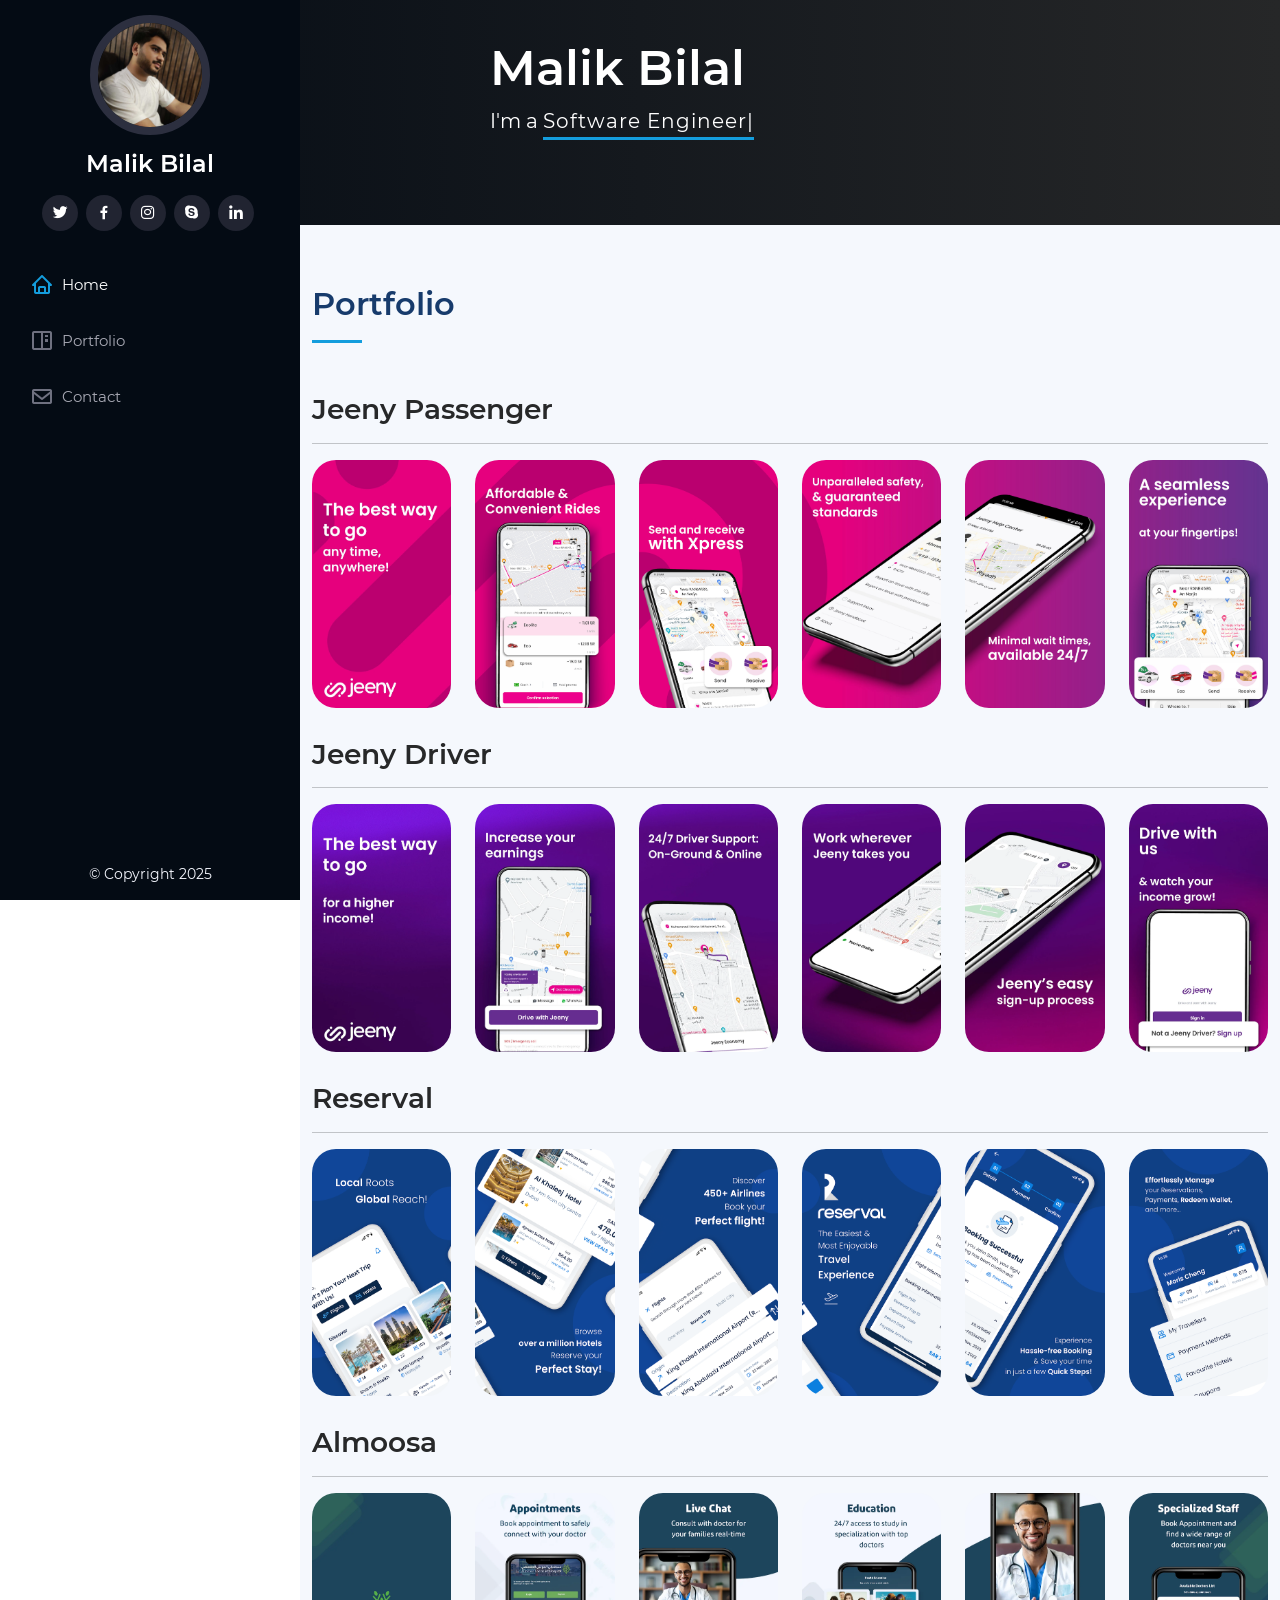
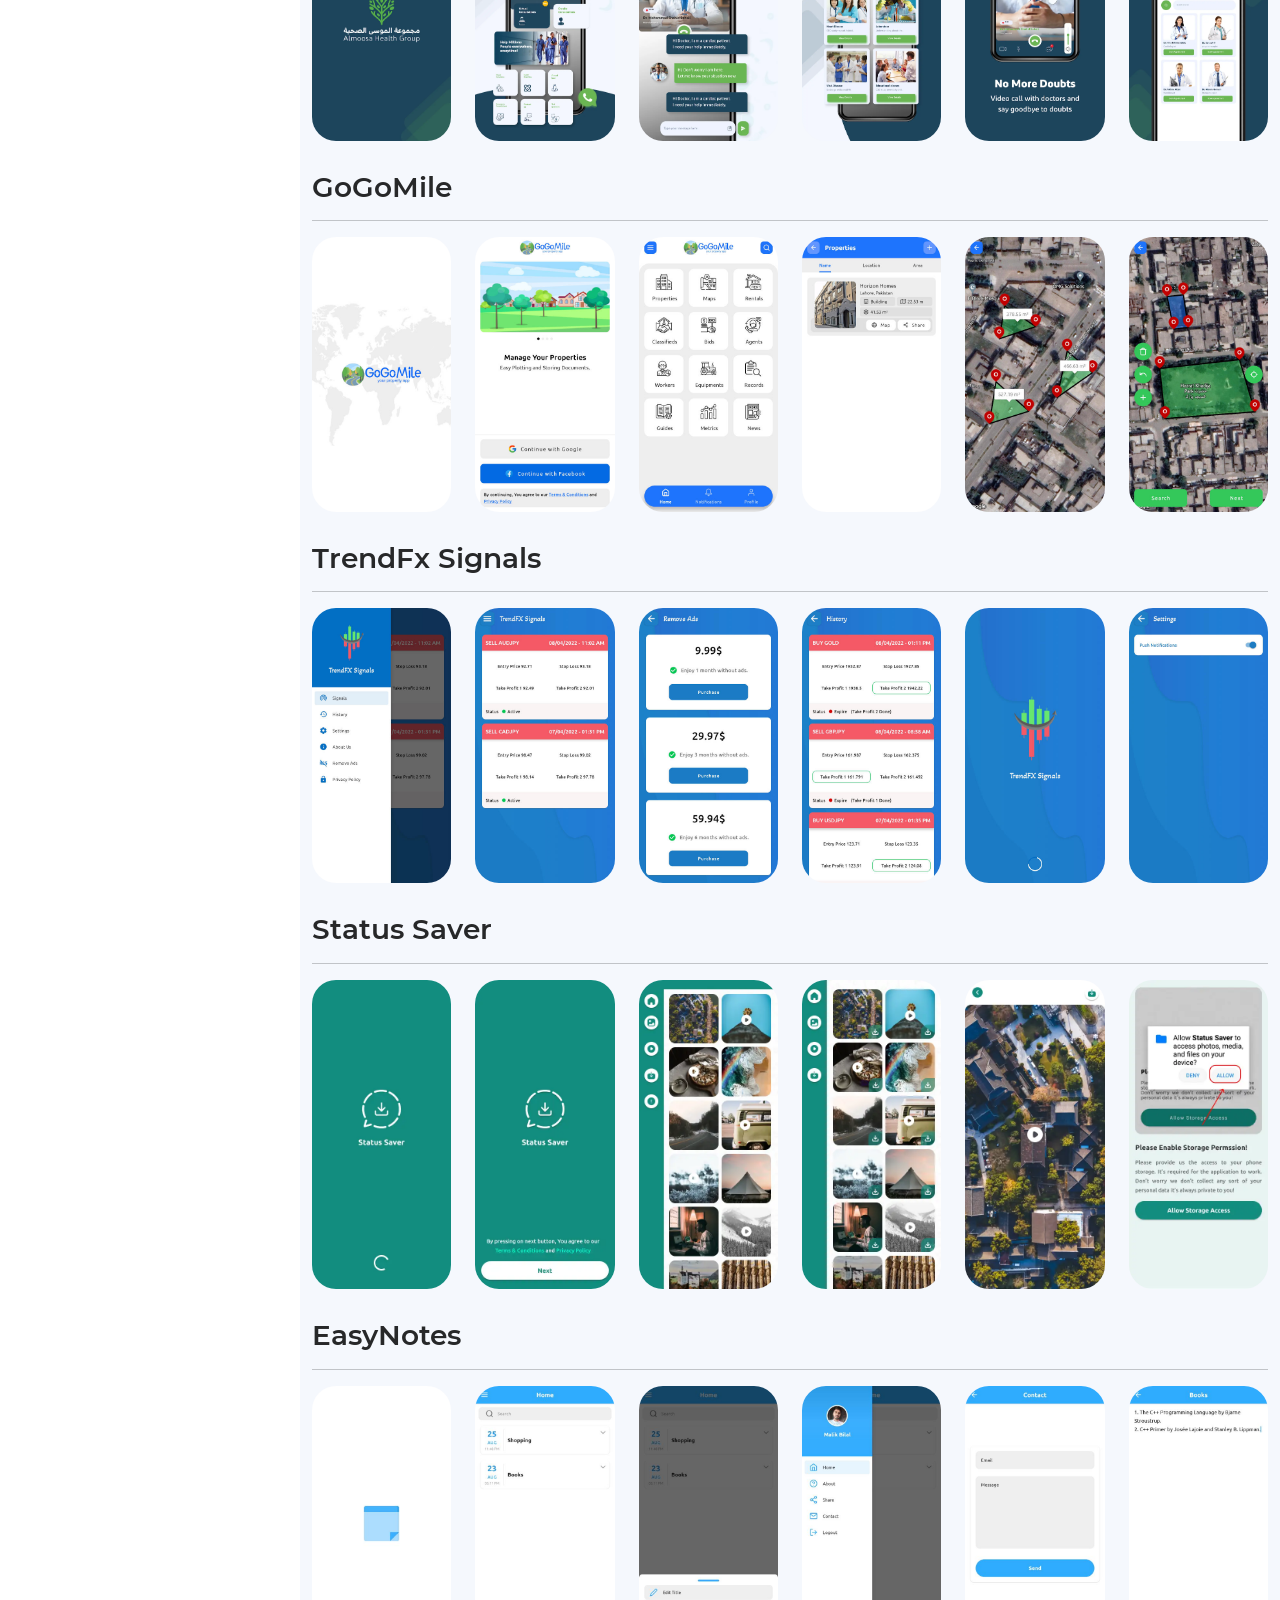
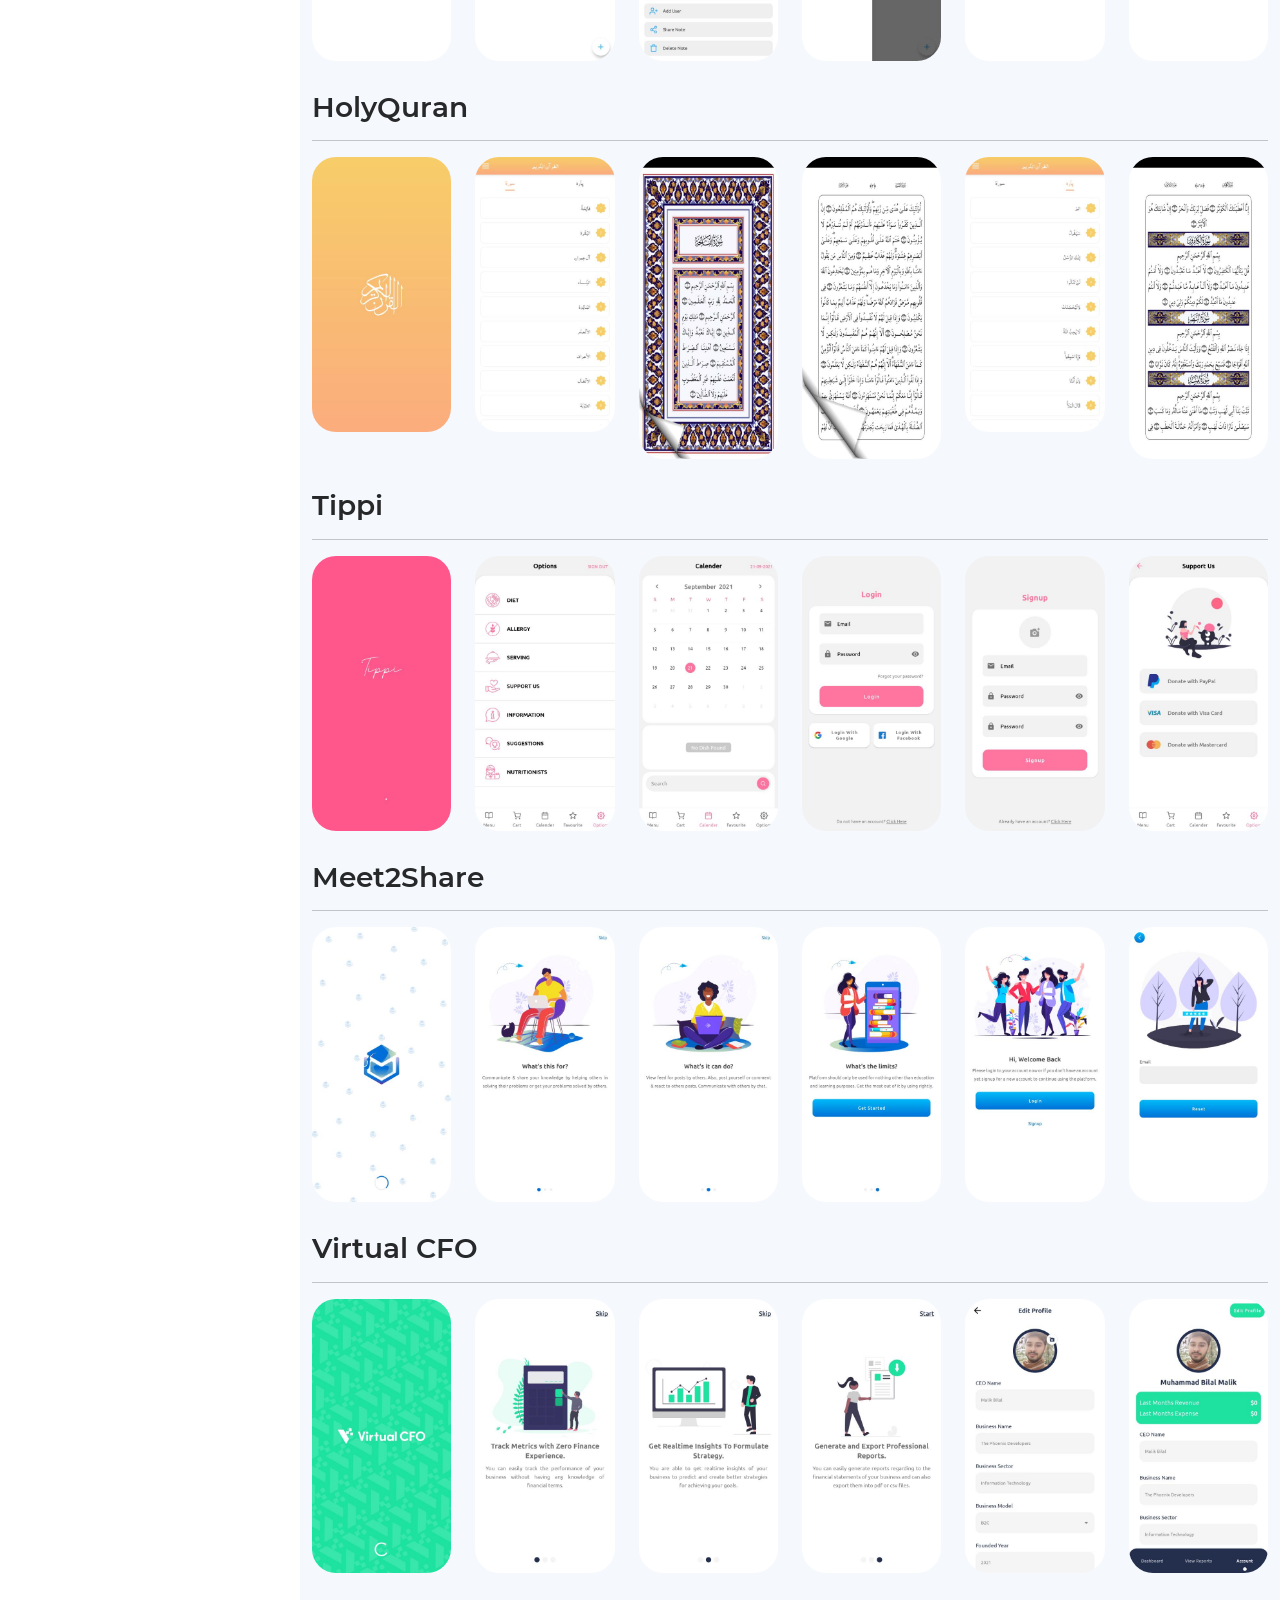
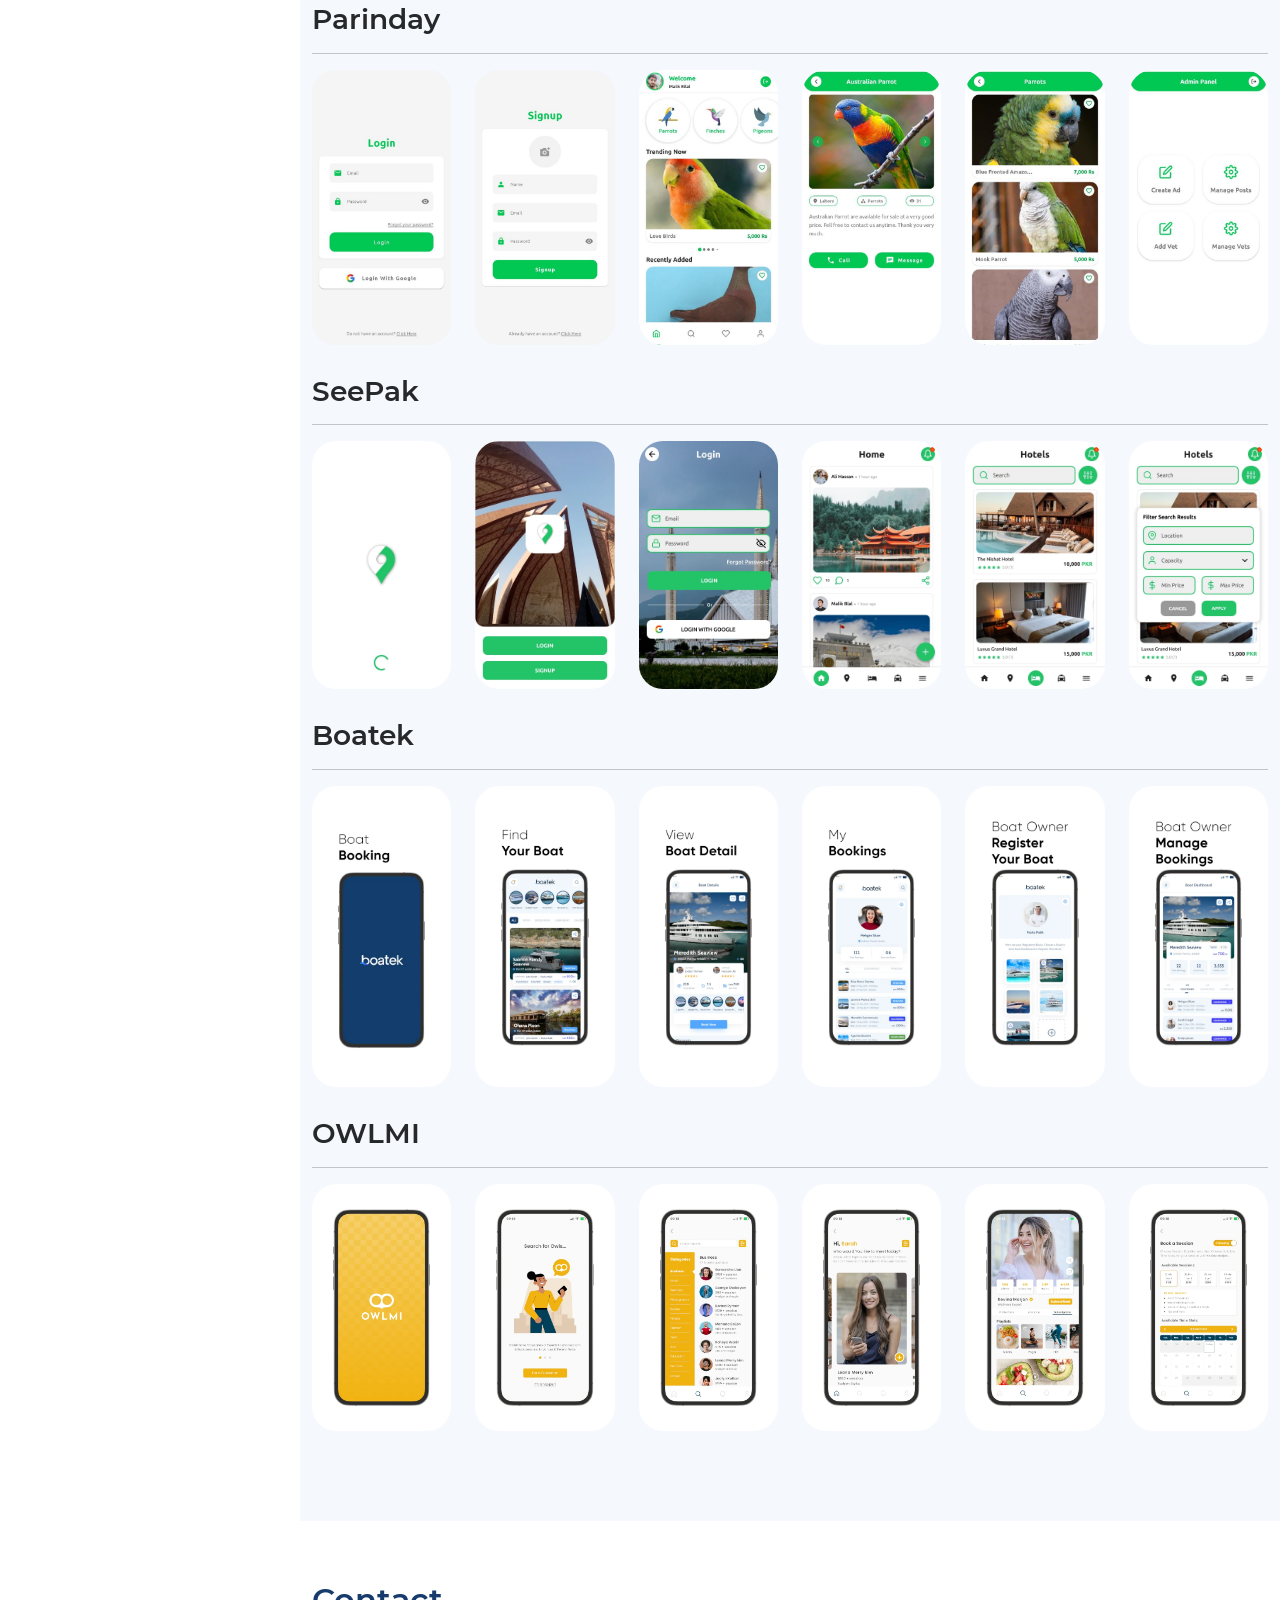
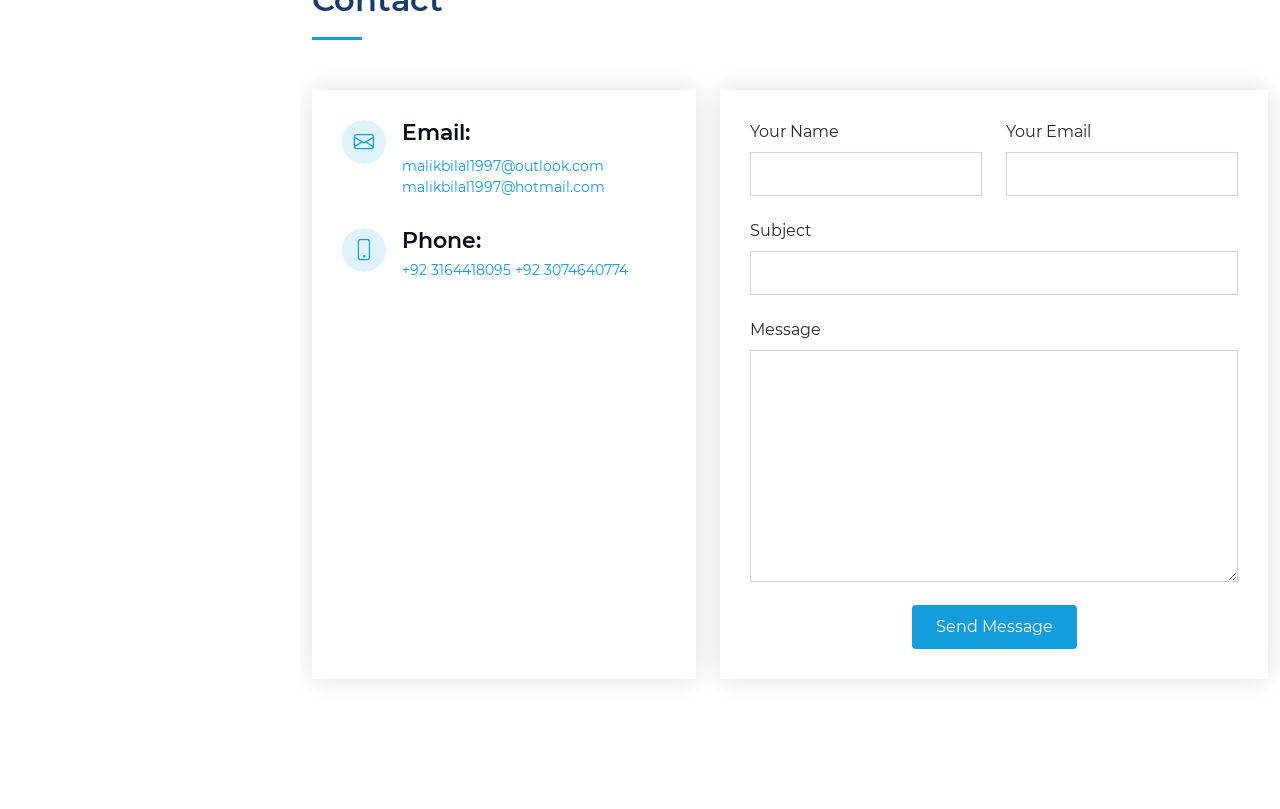
==== commit 410c59a0: "Changes" ====
--- a/index.html
+++ b/index.html
@@ -1208,7 +1208,7 @@
   <footer id="footer">
     <div class="container">
       <div class="copyright">
-        &copy; Copyright 2021</strong>
+        &copy; Copyright 2025</strong>
       </div>
     </div>
   </footer><!-- End  Footer -->
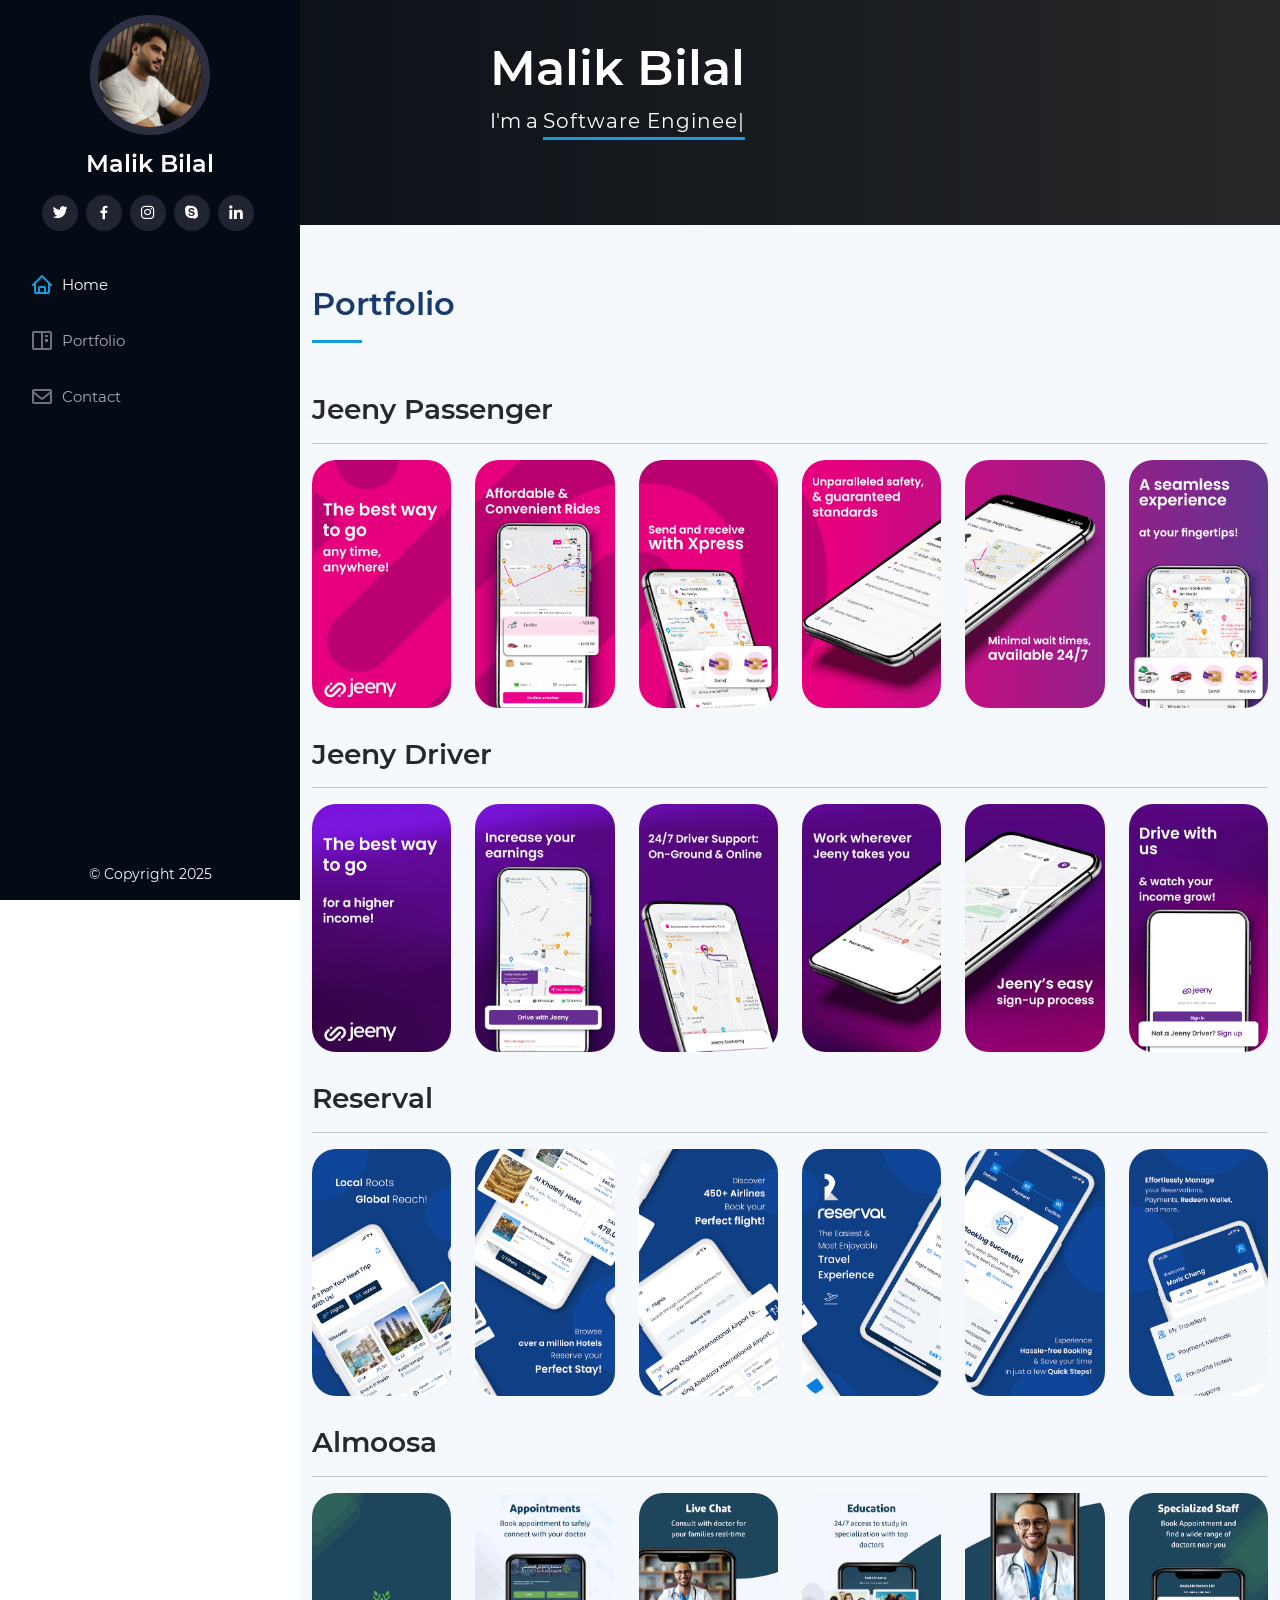
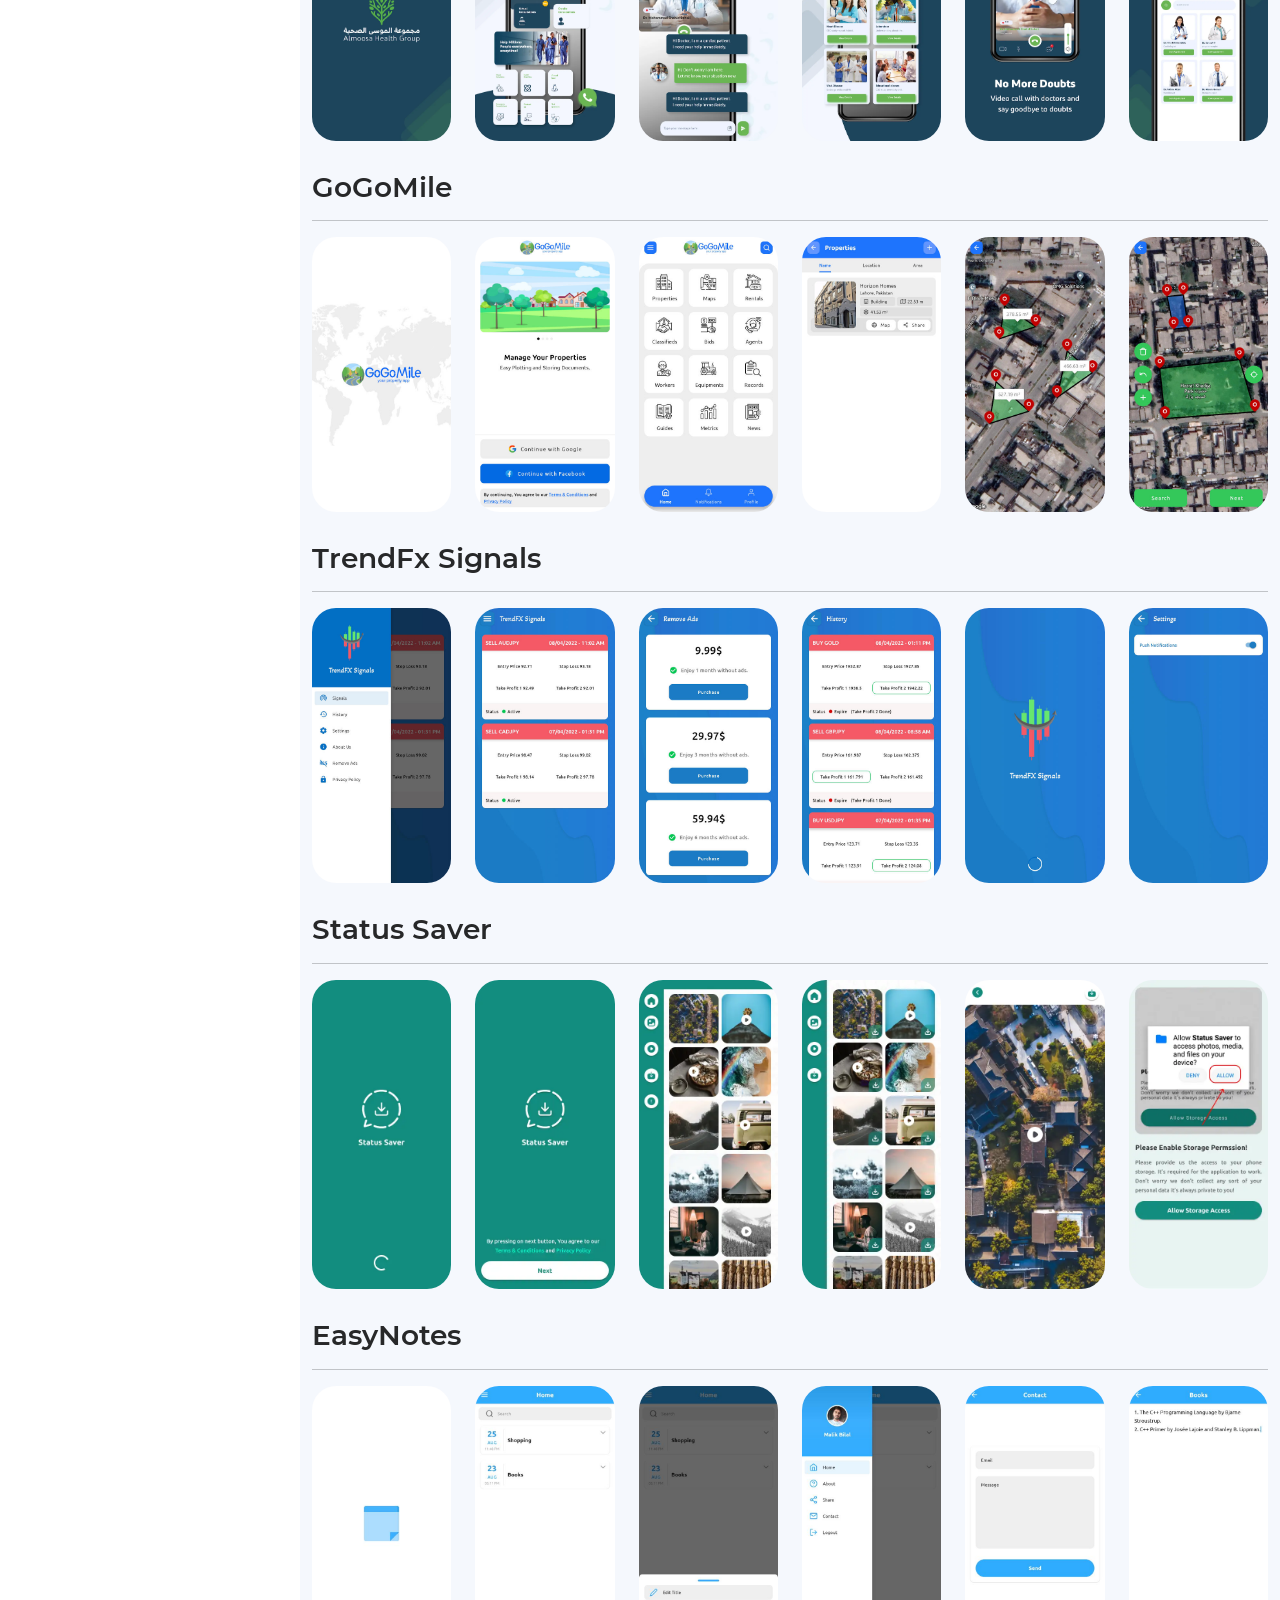
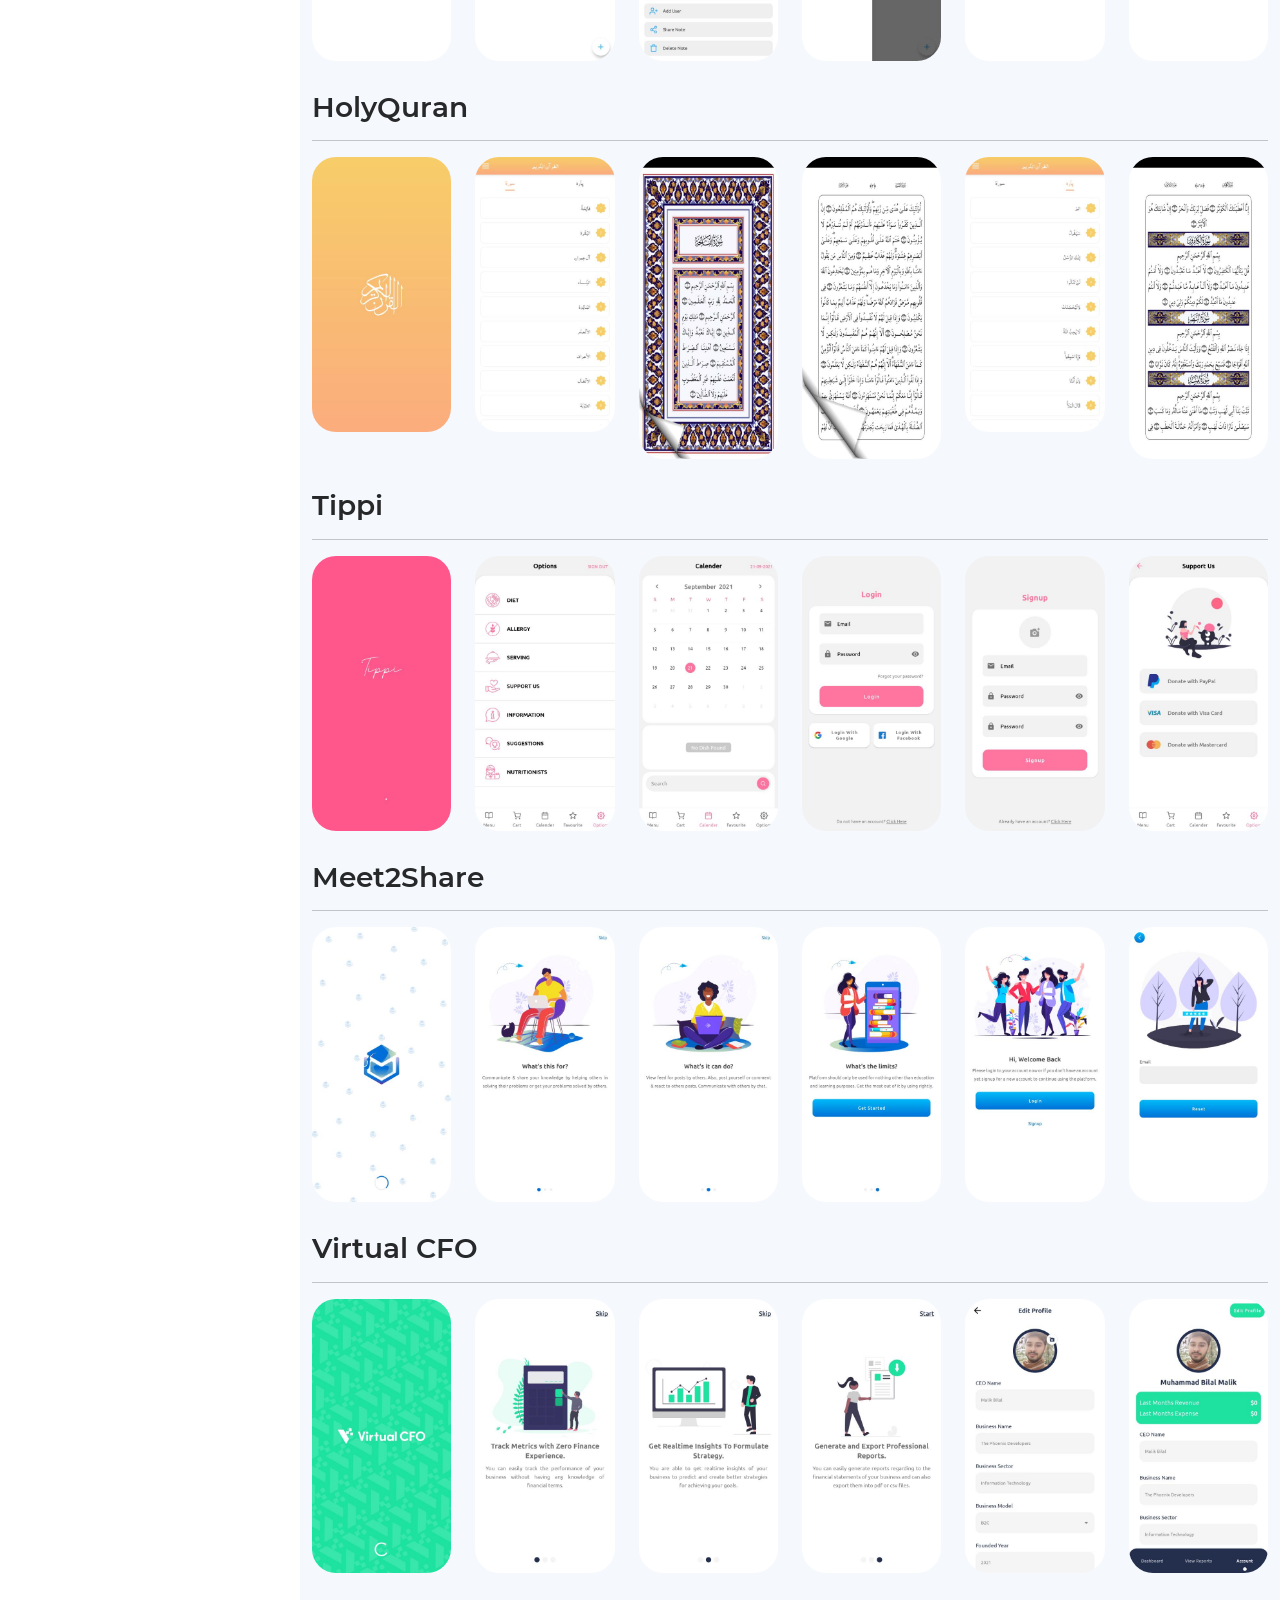
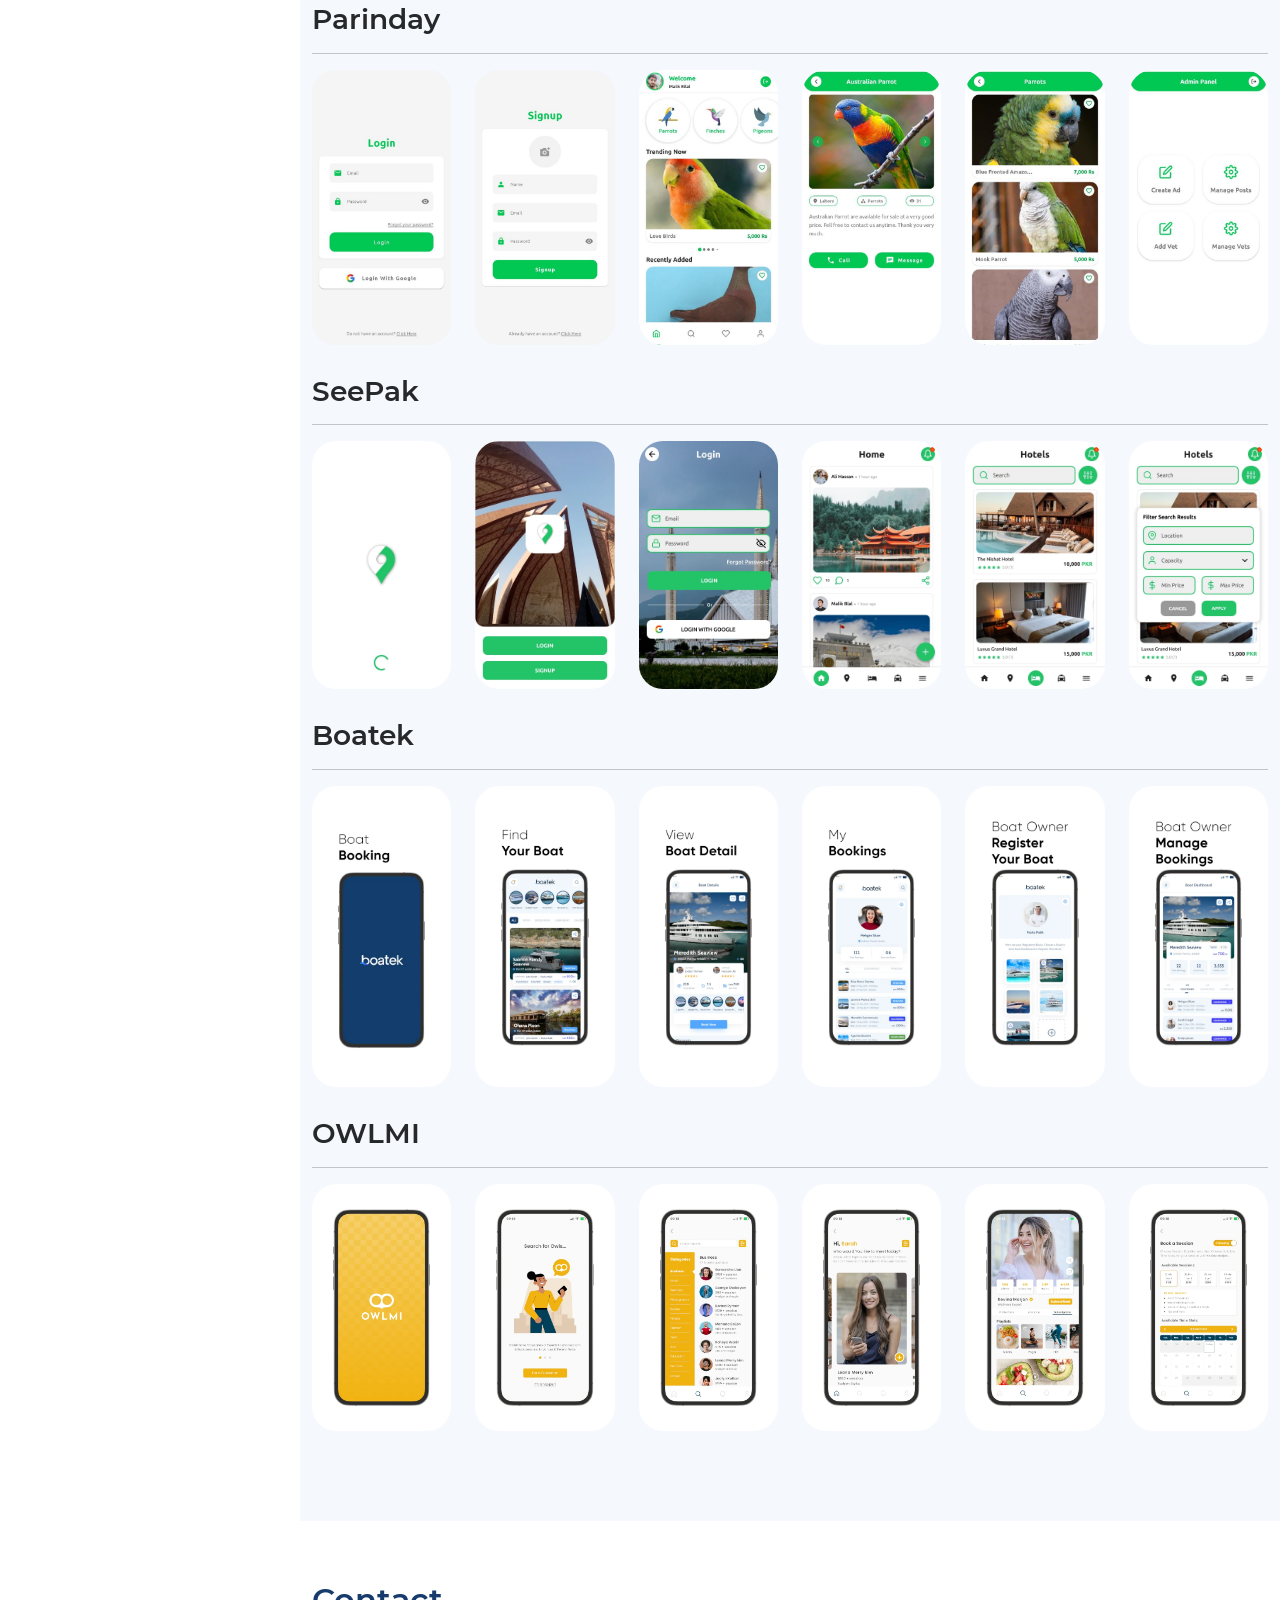
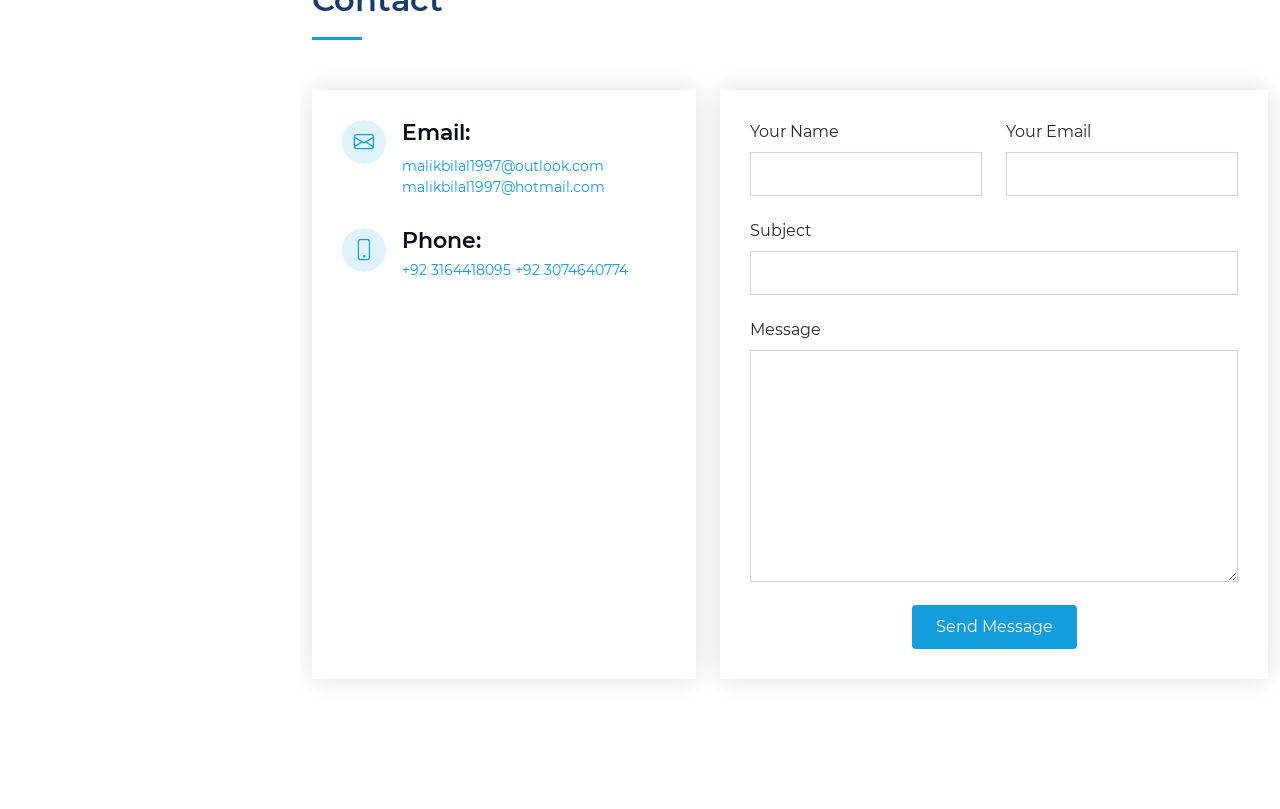
==== commit 34ab89af: "Add Google Search Console verification meta to homepage. Co-authored-by: Cursor <cursoragent@cursor." ====
--- a/index.html
+++ b/index.html
@@ -4,6 +4,7 @@
 <head>
   <meta charset="utf-8">
   <meta content="width=device-width, initial-scale=1.0" name="viewport">
+  <meta name="google-site-verification" content="PKKZDuS4EdIqqV_a0Tq2Xvq4wVbsw541lFqeGJgVLks" />
 
   <title>Malik Bilal</title>
 
